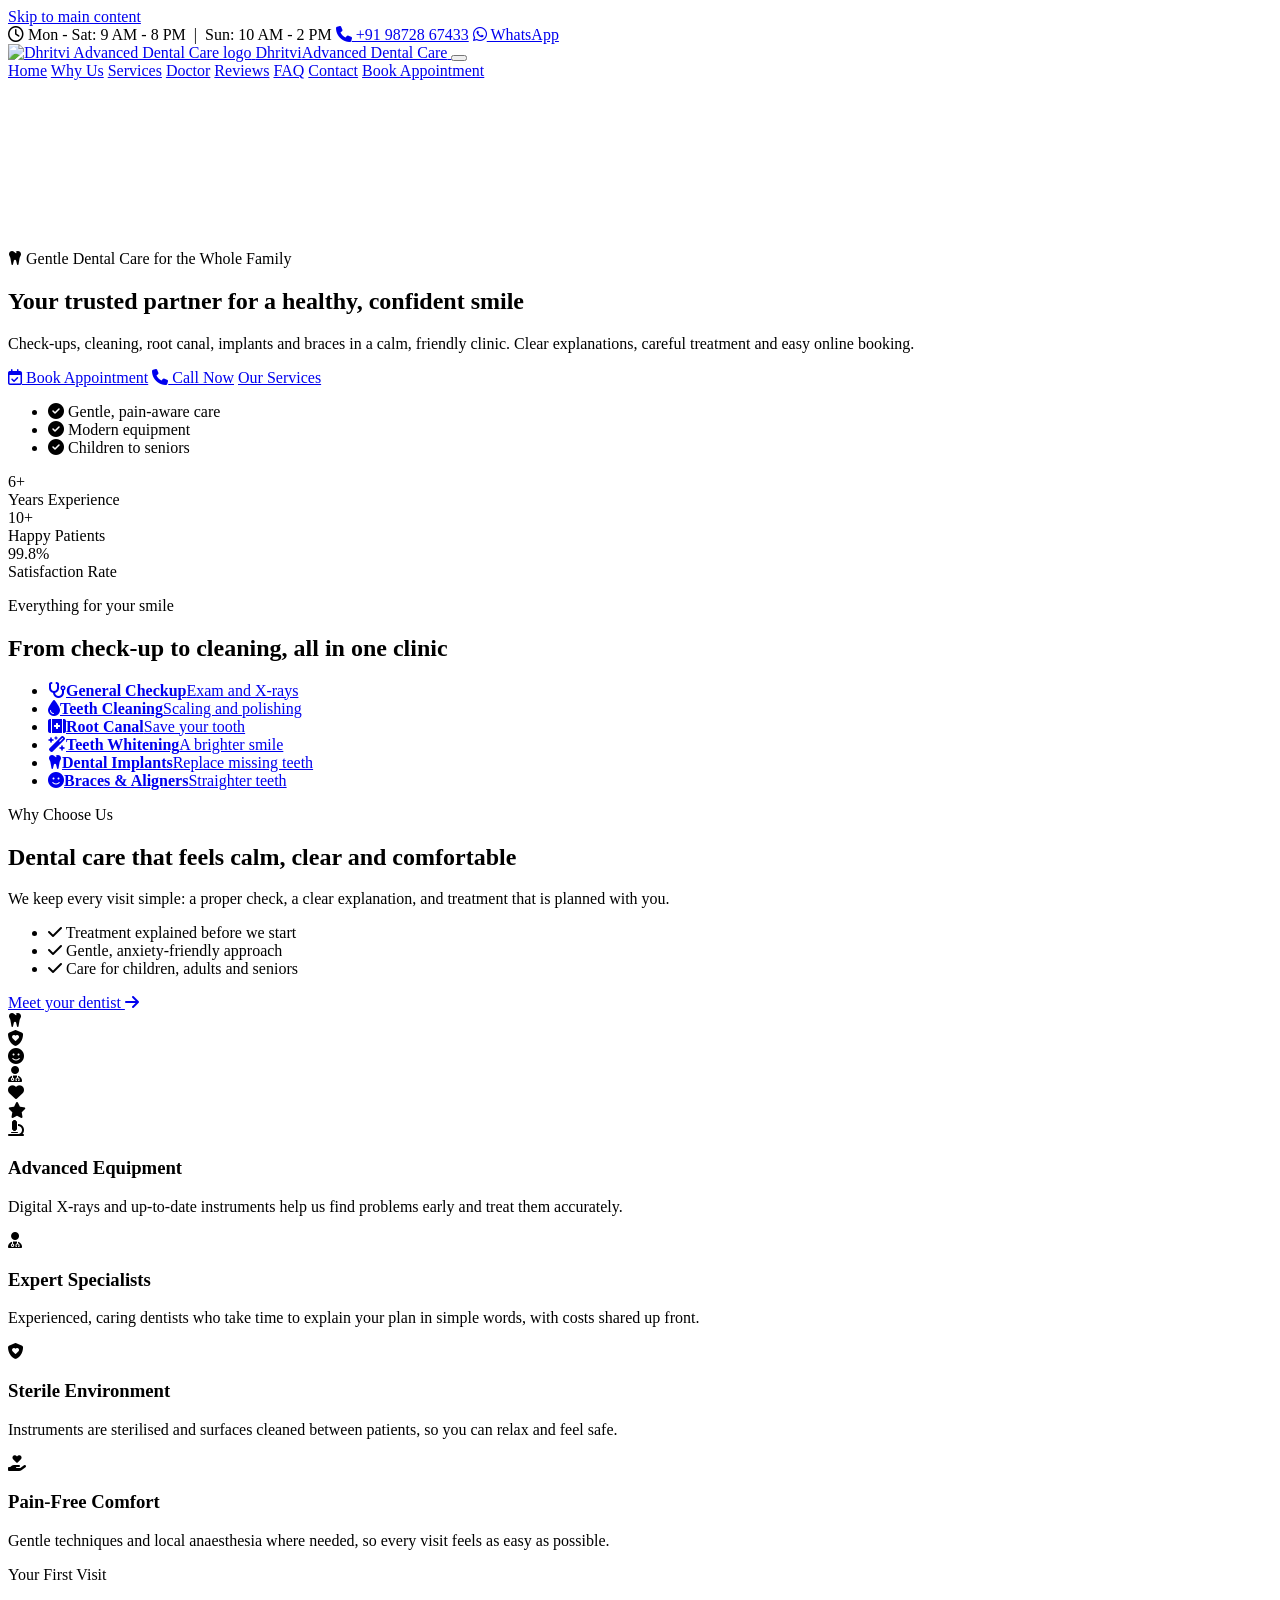
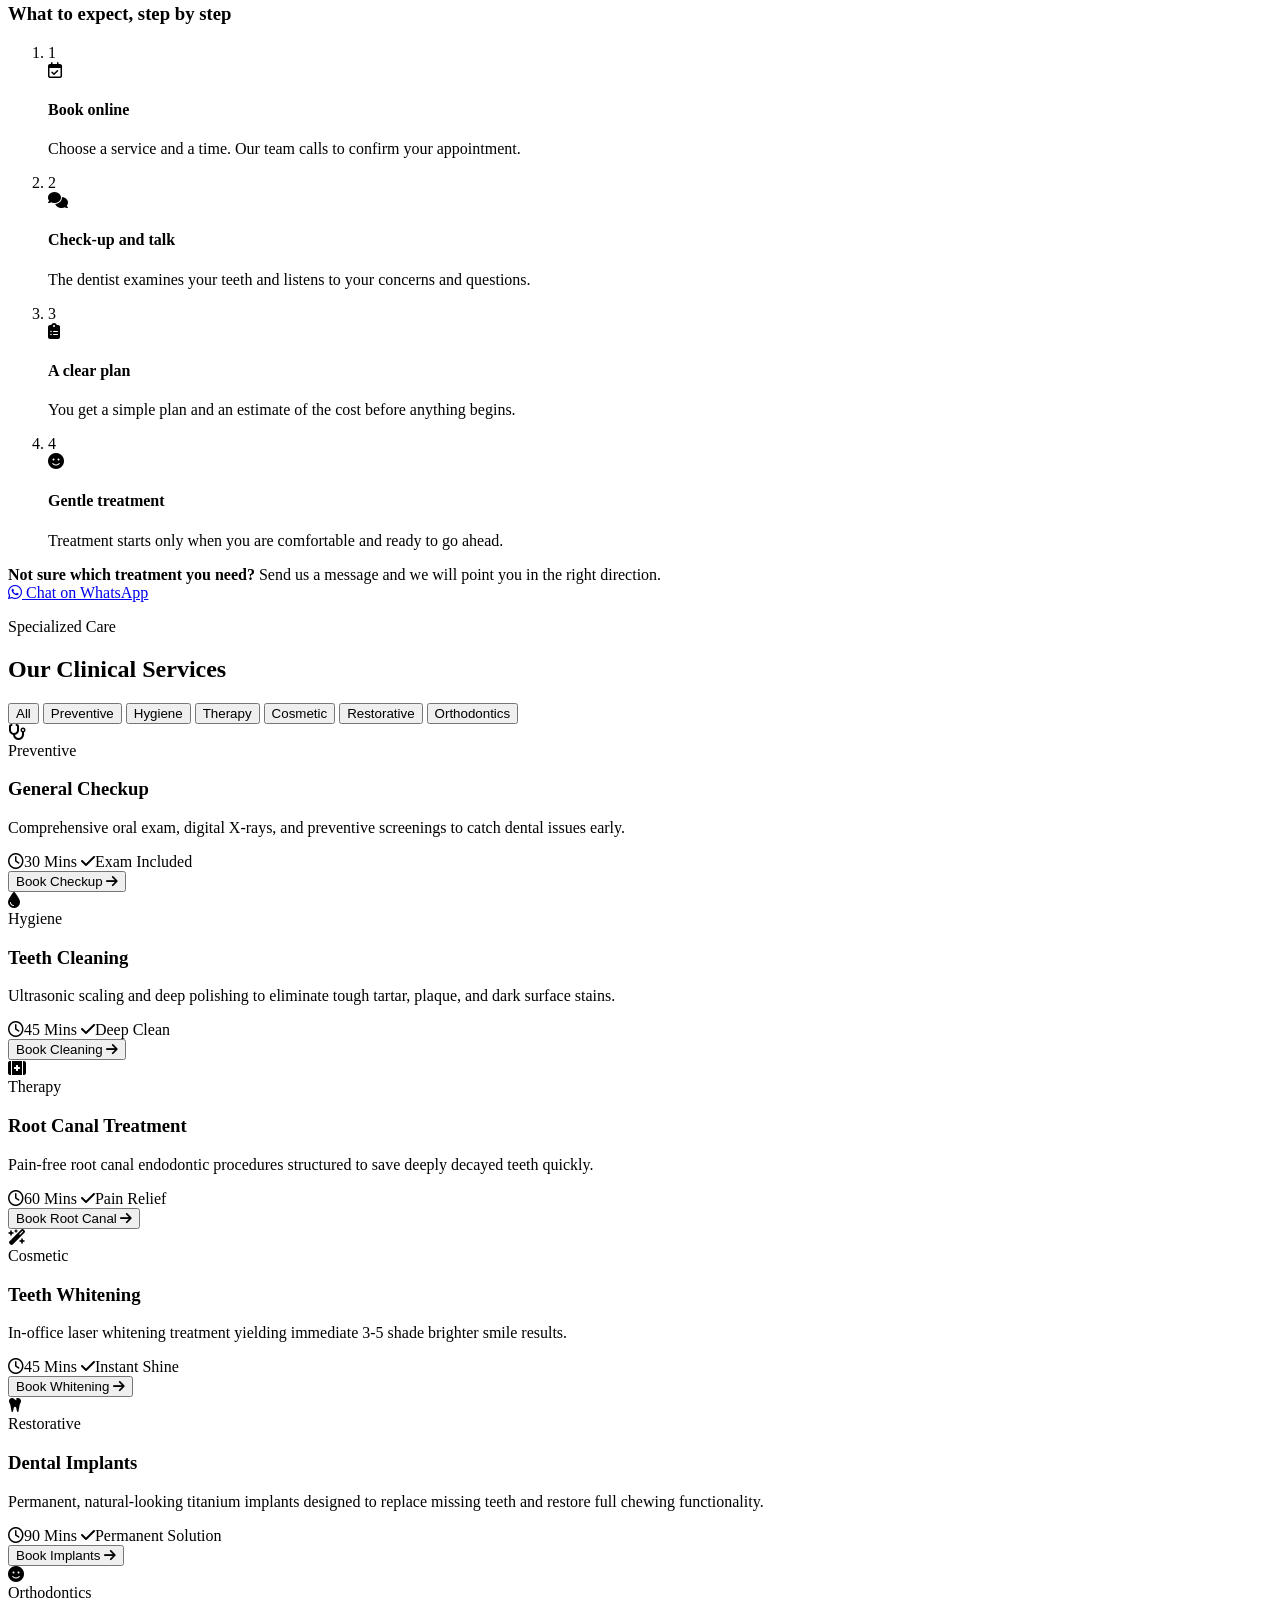
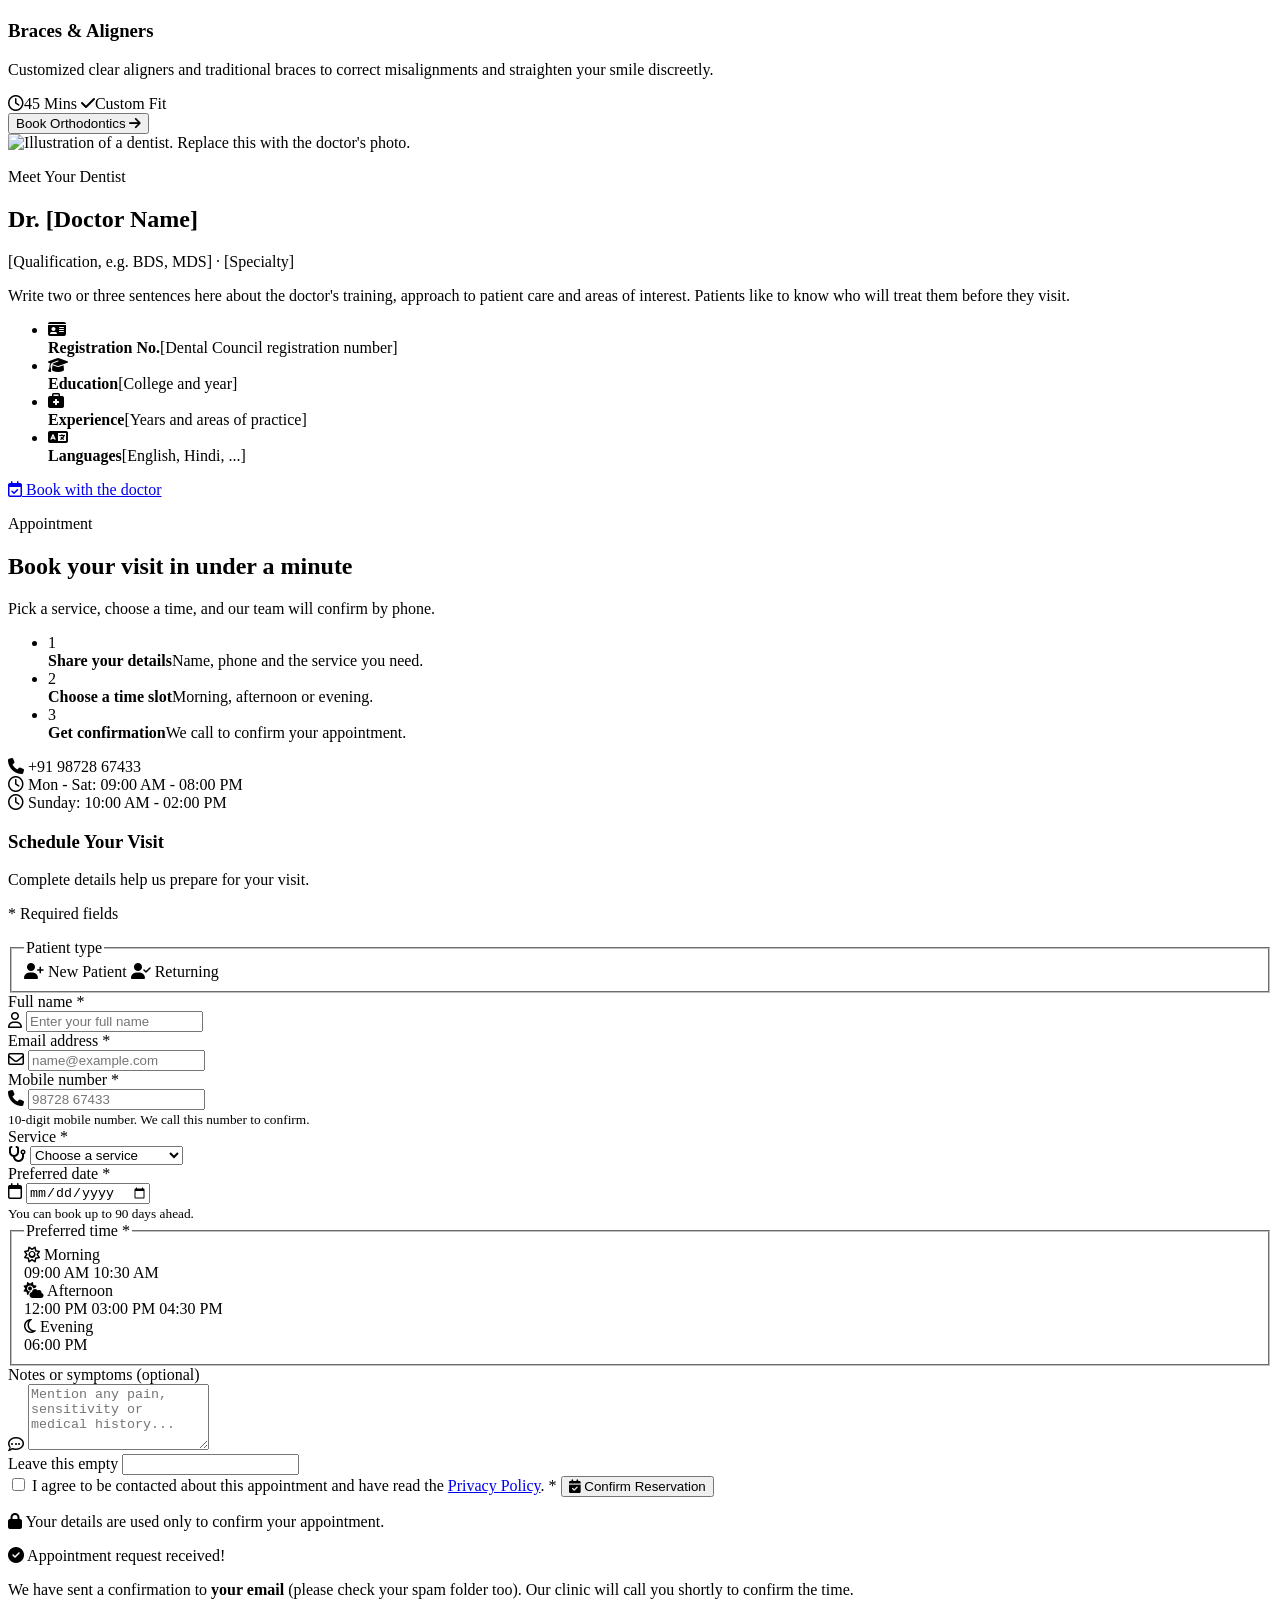
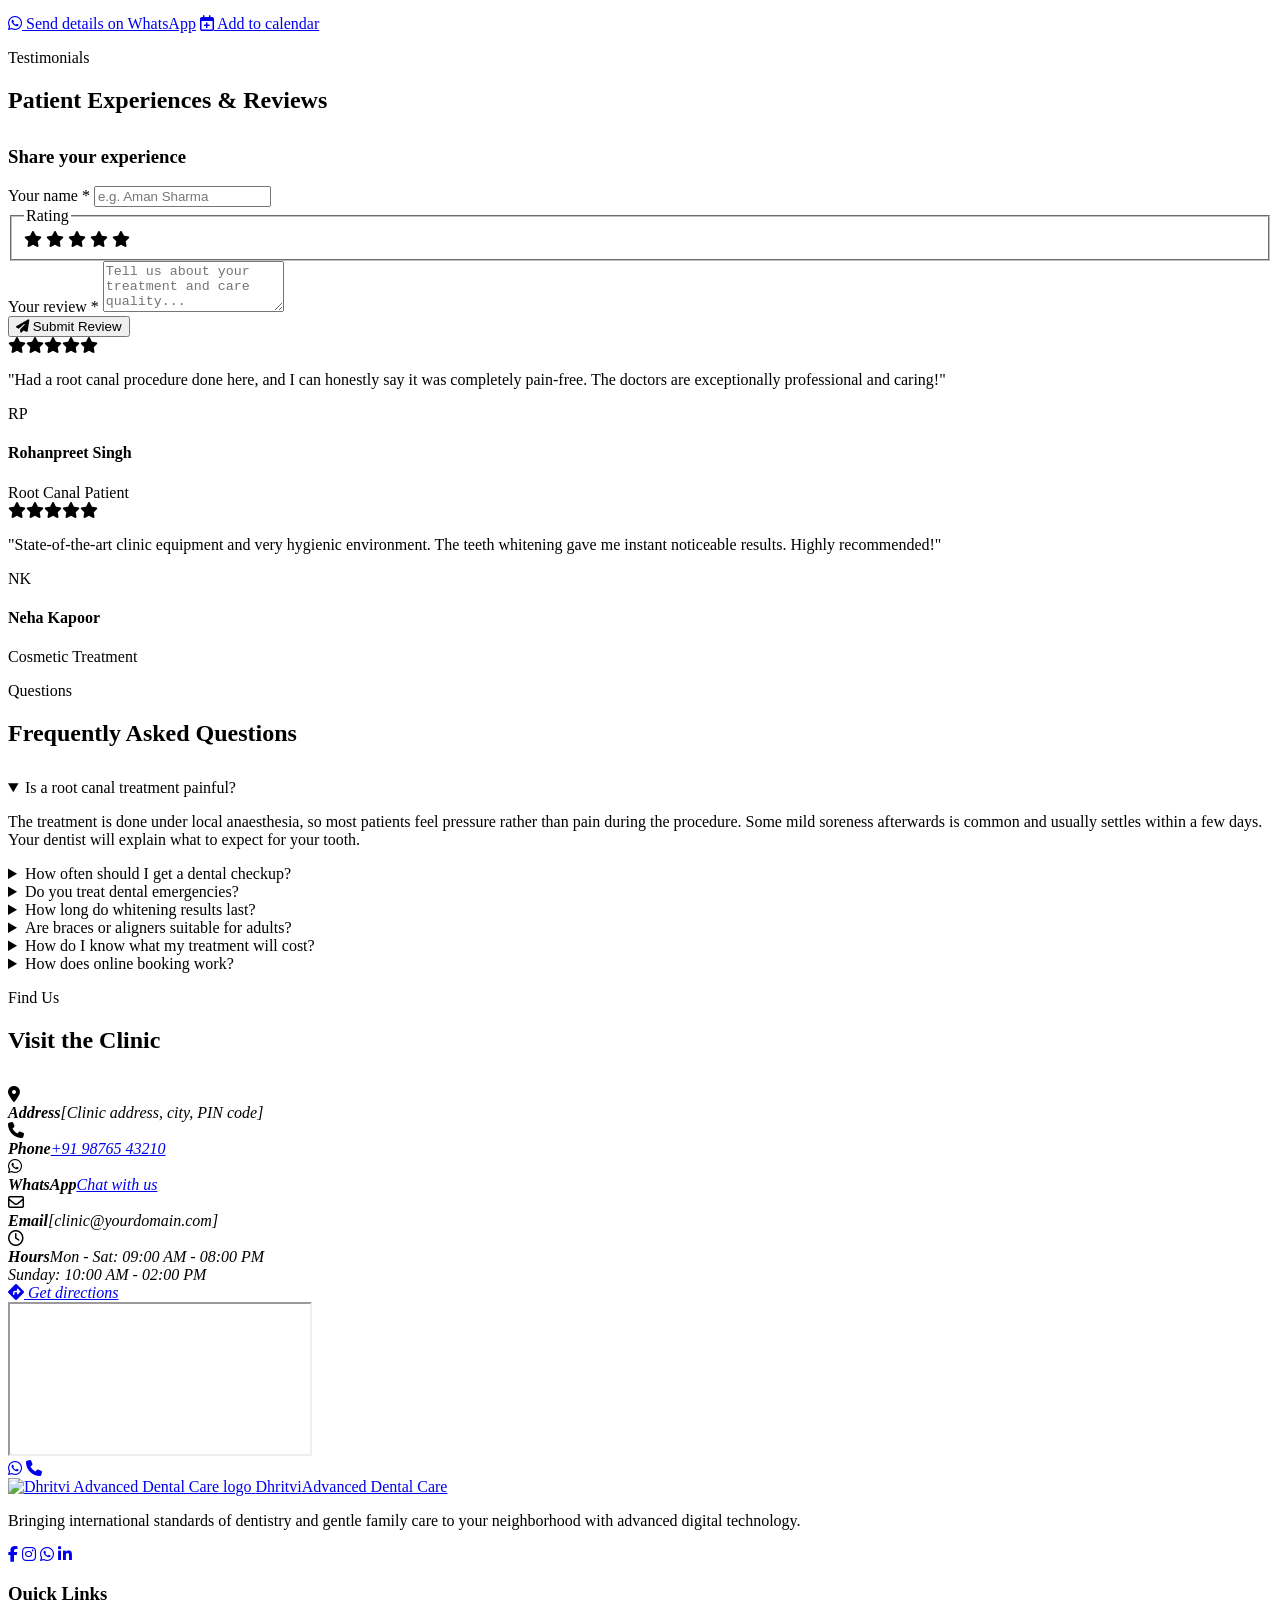
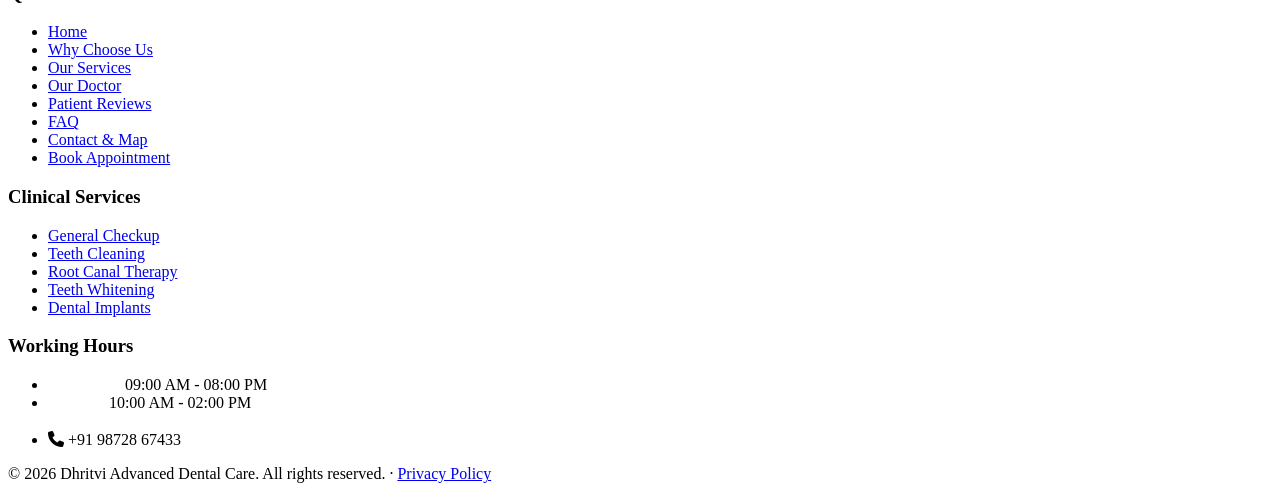
==== index.html @ c542387b "Add files via upload" ====
<!DOCTYPE html>
<html lang="en">

<head>
    <meta charset="UTF-8">
    <meta name="viewport" content="width=device-width, initial-scale=1.0, viewport-fit=cover">
    <title>Dhritvi Advanced Dental Care | Dentist, Root Canal, Implants &amp; Braces</title>
    <meta name="description"   content="Dhritvi Advanced Dental Care offers gentle, modern dental treatment for the whole family: checkups, cleaning, root canal, whitening, implants and braces. Book online.">
    <meta name="theme-color" content="#1d6fe8">
    <meta property="og:title" content="Dhritvi Advanced Dental Care">
    <meta property="og:description" content="Modern dentistry with a gentle touch. Book your appointment online.">
    <meta property="og:type" content="website">
    

    
    
    <script src="js/start-top.js"></script>
    <link rel="icon" type="image/svg+xml" href="images/logo.svg">

    <!-- SEO: local business data for Google. REPLACE every value marked CHANGE-ME, then keep or delete this block. -->
    <script type="application/ld+json">
    {
        "@context": "https://schema.org",
        "@type": "Dentist",
        "name": "Dhritvi Advanced Dental Care",
        "telephone": "+919872867433",
        "url": "https://CHANGE-ME.example/",
        "address": {
            "@type": "PostalAddress",
            "streetAddress": "CHANGE-ME street address",
            "addressLocality": "CHANGE-ME city",
            "addressRegion": "CHANGE-ME state",
            "postalCode": "CHANGE-ME",
            "addressCountry": "IN"
        },
        "openingHoursSpecification": [
            { "@type": "OpeningHoursSpecification", "dayOfWeek": ["Monday","Tuesday","Wednesday","Thursday","Friday","Saturday"], "opens": "09:00", "closes": "20:00" },
            { "@type": "OpeningHoursSpecification", "dayOfWeek": "Sunday", "opens": "10:00", "closes": "14:00" }
        ]
    }
    </script>

    <link rel="preconnect" href="https://fonts.googleapis.com">
    <link rel="preconnect" href="https://fonts.gstatic.com" crossorigin>
    <link href="https://fonts.googleapis.com/css2?family=Plus+Jakarta+Sans:wght@300;400;500;600;700;800&display=swap"
        rel="stylesheet">
    <link rel="stylesheet" href="https://cdnjs.cloudflare.com/ajax/libs/font-awesome/6.4.0/css/all.min.css">
    <link rel="stylesheet" href="css/01-base.css">
    <link rel="stylesheet" href="js/booking.js">
    <link rel="stylesheet" href="js/effects-3d.js">
    <link rel="stylesheet" href="js/hero-media.js">
    <link rel="stylesheet" href="js/menu.js">
    <link rel="stylesheet" href="js/reviews.js">
    <link rel="stylesheet" href="js/services.js">
    <link rel="stylesheet" href="js/settings.js">
    <link rel="stylesheet" href="js/start-top.js">
    <link rel="stylesheet" href="js/page-setup.js">

</head>

<body>
    <a class="skip-link" href="#main">Skip to main content</a>
    <!-- Emergency strip (phone number is set in js/settings.js) -->
   <!-- <div class="emergency-bar">
        <i class="fa-solid fa-triangle-exclamation" aria-hidden="true"></i>
        <span>Severe toothache, swelling or a knocked-out tooth?</span>
        <a href="#contact" data-call><i class="fa-solid fa-phone" aria-hidden="true"></i> Call us now</a>
    </div>-->

    <div class="topbar">
        <div class="topbar-inner">
            <span><i class="fa-regular fa-clock" aria-hidden="true"></i> Mon - Sat: 9 AM - 8 PM &nbsp;|&nbsp; Sun: 10 AM - 2 PM</span>
            <span class="topbar-right">
                <a href="#contact" data-call><i class="fa-solid fa-phone" aria-hidden="true"></i> +91 98728 67433</a>
                <a href="#" data-wa target="_blank" rel="noopener"><i class="fa-brands fa-whatsapp" aria-hidden="true"></i> WhatsApp</a>
            </span>
        </div>
    </div>

    <header class="site-header" id="top">
        <a class="brand" href="#home" aria-label="Dhritvi Advanced Dental Care, go to home">
            <img class="brand-logo-img" src="images/logo.svg" alt="Dhritvi Advanced Dental Care logo" width="46" height="46">
            <span class="brand-text"><span class="brand-name">Dhritvi</span><span class="brand-sub">Advanced Dental Care</span></span>
        </a>
        <button type="button" class="nav-toggle" id="navToggle" aria-label="Open menu" aria-expanded="false" aria-controls="siteNav">
            <span></span><span></span><span></span>
        </button>
        <nav class="nav-links" id="siteNav" aria-label="Main navigation">
            <a href="#home">Home</a>
            <a href="#features">Why Us</a>
            <a href="#services">Services</a>
            <a href="#doctor">Doctor</a>
            <a href="#reviews">Reviews</a>
            <a href="#faq">FAQ</a>
            <a href="#contact">Contact</a>
            <a href="#booking" class="nav-cta">Book Appointment</a>
        </nav>
    </header>

    <main id="main">
        <section id="home" class="hero" aria-labelledby="hero-title">
            <!-- Background: dental photo + optional video (see README: images/hero.mp4) -->
            <div class="hero-media" aria-hidden="true">
                <div class="hero-poster"></div>
                <video id="heroVideo" muted loop playsinline preload="none" poster="images/hero-poster.jpg">
                    <source src="images/hero.mp4" type="video/mp4">
                    <source src="images/hero.webm" type="video/webm">
                </video>
            </div>

            <div class="hero-inner">
                <div class="hero-content">
                    <p class="hero-badge"><span class="badge-icon"><i class="fa-solid fa-tooth" aria-hidden="true"></i></span>
                        <span class="badge-text">Gentle Dental Care for the Whole Family</span></p>
                    <h1 id="hero-title">Your trusted partner for a <span>healthy, confident smile</span></h1>
                    <p class="hero-lead">Check-ups, cleaning, root canal, implants and braces in a calm, friendly clinic. Clear explanations, careful treatment and easy online booking.</p>
                    <div class="hero-btns">
                        <a href="#booking" class="btn-primary"><i class="fa-regular fa-calendar-check" aria-hidden="true"></i> Book Appointment</a>
                        <a href="#contact" class="btn-call" data-call><i class="fa-solid fa-phone" aria-hidden="true"></i> Call Now</a>
                        <a href="#services" class="btn-secondary">Our Services</a>
                    </div>
                    <ul class="hero-points">
                        <li><i class="fa-solid fa-circle-check" aria-hidden="true"></i> Gentle, pain-aware care</li>
                        <li><i class="fa-solid fa-circle-check" aria-hidden="true"></i> Modern equipment</li>
                        <li><i class="fa-solid fa-circle-check" aria-hidden="true"></i> Children to seniors</li>
                    </ul>
                </div>

                
            </div>
        </section>

        <section id="stats" class="stats-banner" aria-label="Clinic highlights">
            <div class="stat-item">
                <div class="stat-number">6+</div>
                <div class="stat-label">Years Experience</div>
            </div>
            <div class="stat-item">
                <div class="stat-number">10+</div>
                <div class="stat-label">Happy Patients</div>
            </div>
            <div class="stat-item">
                <div class="stat-number">99.8%</div>
                <div class="stat-label">Satisfaction Rate</div>
            </div>
        </section>

        <div class="container">

            <!-- ===== POPULAR TREATMENTS (quick links to booking) ===== -->
            <section id="treatments" class="treatments" aria-labelledby="treat-title">
                <div class="section-header">
                    <p class="section-subtitle">Everything for your smile</p>
                    <h2 id="treat-title" class="section-title">From check-up to cleaning, all in one clinic</h2>
                </div>
                <ul class="treat-grid">
                    <li><a href="#booking" data-service="General Checkup"><span class="treat-ico"><i class="fa-solid fa-stethoscope" aria-hidden="true"></i></span><strong>General Checkup</strong><span>Exam and X-rays</span></a></li>
                    <li><a href="#booking" data-service="Teeth Cleaning"><span class="treat-ico"><i class="fa-solid fa-droplet" aria-hidden="true"></i></span><strong>Teeth Cleaning</strong><span>Scaling and polishing</span></a></li>
                    <li><a href="#booking" data-service="Root Canal Treatment"><span class="treat-ico"><i class="fa-solid fa-kit-medical" aria-hidden="true"></i></span><strong>Root Canal</strong><span>Save your tooth</span></a></li>
                    <li><a href="#booking" data-service="Teeth Whitening"><span class="treat-ico"><i class="fa-solid fa-wand-magic-sparkles" aria-hidden="true"></i></span><strong>Teeth Whitening</strong><span>A brighter smile</span></a></li>
                    <li><a href="#booking" data-service="Dental Implants"><span class="treat-ico"><i class="fa-solid fa-tooth" aria-hidden="true"></i></span><strong>Dental Implants</strong><span>Replace missing teeth</span></a></li>
                    <li><a href="#booking" data-service="Braces & Aligners"><span class="treat-ico"><i class="fa-solid fa-face-smile" aria-hidden="true"></i></span><strong>Braces &amp; Aligners</strong><span>Straighter teeth</span></a></li>
                </ul>
            </section>

            <!-- ===== WHY US ===== -->
            <section id="features" class="why-wrap" aria-labelledby="why-title">
                <!-- floating 3D shapes (decoration) -->
                <div class="why-3d-bg" aria-hidden="true">
                    <span class="orb orb-1"></span>
                    <span class="orb orb-2"></span>
                    <span class="ring ring-1"></span>
                    <span class="ring ring-2"></span>
                    <span class="gem"></span>
                </div>
                <div class="why-intro">
                    <p class="section-subtitle">Why Choose Us</p>
                    <h2 id="why-title">Dental care that feels <span>calm, clear</span> and comfortable</h2>
                    <p>We keep every visit simple: a proper check, a clear explanation, and treatment that is planned with you.</p>
                    <ul class="why-checks">
                        <li><i class="fa-solid fa-check" aria-hidden="true"></i> Treatment explained before we start</li>
                        <li><i class="fa-solid fa-check" aria-hidden="true"></i> Gentle, anxiety-friendly approach</li>
                        <li><i class="fa-solid fa-check" aria-hidden="true"></i> Care for children, adults and seniors</li>
                    </ul>
                    <a href="#doctor" class="why-link">Meet your dentist <i class="fa-solid fa-arrow-right" aria-hidden="true"></i></a>

                    <!-- 3D rotating cube (pure CSS) -->
                    <div class="cube-scene" aria-hidden="true">
                        <div class="cube">
                            <div class="face f-front"><i class="fa-solid fa-tooth" aria-hidden="true"></i></div>
                            <div class="face f-back"><i class="fa-solid fa-shield-heart" aria-hidden="true"></i></div>
                            <div class="face f-right"><i class="fa-solid fa-face-smile" aria-hidden="true"></i></div>
                            <div class="face f-left"><i class="fa-solid fa-user-doctor" aria-hidden="true"></i></div>
                            <div class="face f-top"><i class="fa-solid fa-heart" aria-hidden="true"></i></div>
                            <div class="face f-bottom"><i class="fa-solid fa-star" aria-hidden="true"></i></div>
                        </div>
                        <div class="cube-shadow"></div>
                    </div>
                </div>

                <div class="why-list">
                    <article class="why-item">
                        <div class="why-icon"><i class="fa-solid fa-microscope" aria-hidden="true"></i></div>
                        <div class="why-text">
                            <h3>Advanced Equipment</h3>
                            <p>Digital X-rays and up-to-date instruments help us find problems early and treat them accurately.</p>
                        </div>
                    </article>
                    <article class="why-item">
                        <div class="why-icon"><i class="fa-solid fa-user-doctor" aria-hidden="true"></i></div>
                        <div class="why-text">
                            <h3>Expert Specialists</h3>
                            <p>Experienced, caring dentists who take time to explain your plan in simple words, with costs shared up front.</p>
                        </div>
                    </article>
                    <article class="why-item">
                        <div class="why-icon"><i class="fa-solid fa-shield-heart" aria-hidden="true"></i></div>
                        <div class="why-text">
                            <h3>Sterile Environment</h3>
                            <p>Instruments are sterilised and surfaces cleaned between patients, so you can relax and feel safe.</p>
                        </div>
                    </article>
                    <article class="why-item">
                        <div class="why-icon"><i class="fa-solid fa-hand-holding-heart" aria-hidden="true"></i></div>
                        <div class="why-text">
                            <h3>Pain-Free Comfort</h3>
                            <p>Gentle techniques and local anaesthesia where needed, so every visit feels as easy as possible.</p>
                        </div>
                    </article>
                </div>
                <!-- New: first-visit steps + help banner (spans both columns) -->
                <div class="why-journey">
                    <div class="journey-head">
                        <p class="section-subtitle">Your First Visit</p>
                        <h3>What to expect, step by step</h3>
                    </div>

                    <ol class="journey-steps">
                        <li>
                            <span class="journey-num">1</span>
                            <div class="journey-icon"><i class="fa-regular fa-calendar-check" aria-hidden="true"></i></div>
                            <h4>Book online</h4>
                            <p>Choose a service and a time. Our team calls to confirm your appointment.</p>
                        </li>
                        <li>
                            <span class="journey-num">2</span>
                            <div class="journey-icon"><i class="fa-solid fa-comments" aria-hidden="true"></i></div>
                            <h4>Check-up and talk</h4>
                            <p>The dentist examines your teeth and listens to your concerns and questions.</p>
                        </li>
                        <li>
                            <span class="journey-num">3</span>
                            <div class="journey-icon"><i class="fa-solid fa-clipboard-list" aria-hidden="true"></i></div>
                            <h4>A clear plan</h4>
                            <p>You get a simple plan and an estimate of the cost before anything begins.</p>
                        </li>
                        <li>
                            <span class="journey-num">4</span>
                            <div class="journey-icon"><i class="fa-solid fa-face-smile" aria-hidden="true"></i></div>
                            <h4>Gentle treatment</h4>
                            <p>Treatment starts only when you are comfortable and ready to go ahead.</p>
                        </li>
                    </ol>

                    <div class="journey-help">
                        <div class="help-text">
                            <strong>Not sure which treatment you need?</strong>
                            <span>Send us a message and we will point you in the right direction.</span>
                        </div>
                        <a class="btn-primary" data-wa href="#contact" target="_blank" rel="noopener"><i class="fa-brands fa-whatsapp" aria-hidden="true"></i> Chat on WhatsApp</a>
                    </div>
                </div>
            </section>

            <!-- ===== SERVICES ===== -->
            <section id="services" aria-labelledby="services-title">
                <div class="section-header">
                    <p class="section-subtitle">Specialized Care</p>
                    <h2 id="services-title" class="section-title">Our Clinical Services</h2>
                </div>

                <div class="filter-bar" id="filterBar">
                    <button type="button" class="filter-btn active" data-filter="all">All</button>
                    <button type="button" class="filter-btn" data-filter="Preventive">Preventive</button>
                    <button type="button" class="filter-btn" data-filter="Hygiene">Hygiene</button>
                    <button type="button" class="filter-btn" data-filter="Therapy">Therapy</button>
                    <button type="button" class="filter-btn" data-filter="Cosmetic">Cosmetic</button>
                    <button type="button" class="filter-btn" data-filter="Restorative">Restorative</button>
                    <button type="button" class="filter-btn" data-filter="Orthodontics">Orthodontics</button>
                </div>

                <div class="services-grid" id="servicesGrid">
                    <article class="service-card" data-cat="Preventive">
                        <div>
                            <div class="service-header-icon">
                                <div class="service-icon"><i class="fa-solid fa-stethoscope" aria-hidden="true"></i></div>
                                <span class="service-tag">Preventive</span>
                            </div>
                            <h3>General Checkup</h3>
                            <p>Comprehensive oral exam, digital X-rays, and preventive screenings to catch dental issues
                                early.</p>
                        </div>
                        <div>
                            <div class="service-meta">
                                <span><i class="fa-regular fa-clock" aria-hidden="true"></i>30 Mins</span>
                                <span><i class="fa-solid fa-check" aria-hidden="true"></i>Exam Included</span>
                            </div>
                            <button type="button" class="service-book-btn"
                                onclick="selectServiceAndScroll('General Checkup')">Book Checkup <i
                                    class="fa-solid fa-arrow-right"></i></button>
                        </div>
                    </article>

                    <article class="service-card" data-cat="Hygiene">
                        <div>
                            <div class="service-header-icon">
                                <div class="service-icon"><i class="fa-solid fa-droplet" aria-hidden="true"></i></div>
                                <span class="service-tag">Hygiene</span>
                            </div>
                            <h3>Teeth Cleaning</h3>
                            <p>Ultrasonic scaling and deep polishing to eliminate tough tartar, plaque, and dark surface
                                stains.</p>
                        </div>
                        <div>
                            <div class="service-meta">
                                <span><i class="fa-regular fa-clock" aria-hidden="true"></i>45 Mins</span>
                                <span><i class="fa-solid fa-check" aria-hidden="true"></i>Deep Clean</span>
                            </div>
                            <button type="button" class="service-book-btn"
                                onclick="selectServiceAndScroll('Teeth Cleaning')">Book Cleaning <i
                                    class="fa-solid fa-arrow-right"></i></button>
                        </div>
                    </article>

                    <article class="service-card" data-cat="Therapy">
                        <div>
                            <div class="service-header-icon">
                                <div class="service-icon"><i class="fa-solid fa-kit-medical" aria-hidden="true"></i></div>
                                <span class="service-tag">Therapy</span>
                            </div>
                            <h3>Root Canal Treatment</h3>
                            <p>Pain-free root canal endodontic procedures structured to save deeply decayed teeth
                                quickly.</p>
                        </div>
                        <div>
                            <div class="service-meta">
                                <span><i class="fa-regular fa-clock" aria-hidden="true"></i>60 Mins</span>
                                <span><i class="fa-solid fa-check" aria-hidden="true"></i>Pain Relief</span>
                            </div>
                            <button type="button" class="service-book-btn"
                                onclick="selectServiceAndScroll('Root Canal Treatment')">Book Root Canal <i
                                    class="fa-solid fa-arrow-right"></i></button>
                        </div>
                    </article>

                    <article class="service-card" data-cat="Cosmetic">
                        <div>
                            <div class="service-header-icon">
                                <div class="service-icon"><i class="fa-solid fa-wand-magic-sparkles" aria-hidden="true"></i></div>
                                <span class="service-tag">Cosmetic</span>
                            </div>
                            <h3>Teeth Whitening</h3>
                            <p>In-office laser whitening treatment yielding immediate 3-5 shade brighter smile results.
                            </p>
                        </div>
                        <div>
                            <div class="service-meta">
                                <span><i class="fa-regular fa-clock" aria-hidden="true"></i>45 Mins</span>
                                <span><i class="fa-solid fa-check" aria-hidden="true"></i>Instant Shine</span>
                            </div>
                            <button type="button" class="service-book-btn"
                                onclick="selectServiceAndScroll('Teeth Whitening')">Book Whitening <i
                                    class="fa-solid fa-arrow-right"></i></button>
                        </div>
                    </article>

                    <article class="service-card" data-cat="Restorative">
                        <div>
                            <div class="service-header-icon">
                                <div class="service-icon"><i class="fa-solid fa-tooth" aria-hidden="true"></i></div>
                                <span class="service-tag">Restorative</span>
                            </div>
                            <h3>Dental Implants</h3>
                            <p>Permanent, natural-looking titanium implants designed to replace missing teeth and
                                restore full chewing functionality.</p>
                        </div>
                        <div>
                            <div class="service-meta">
                                <span><i class="fa-regular fa-clock" aria-hidden="true"></i>90 Mins</span>
                                <span><i class="fa-solid fa-check" aria-hidden="true"></i>Permanent Solution</span>
                            </div>
                            <button type="button" class="service-book-btn"
                                onclick="selectServiceAndScroll('Dental Implants')">Book Implants <i
                                    class="fa-solid fa-arrow-right"></i></button>
                        </div>
                    </article>

                    <article class="service-card" data-cat="Orthodontics">
                        <div>
                            <div class="service-header-icon">
                                <div class="service-icon"><i class="fa-solid fa-face-smile" aria-hidden="true"></i></div>
                                <span class="service-tag">Orthodontics</span>
                            </div>
                            <h3>Braces &amp; Aligners</h3>
                            <p>Customized clear aligners and traditional braces to correct misalignments and straighten
                                your smile discreetly.</p>
                        </div>
                        <div>
                            <div class="service-meta">
                                <span><i class="fa-regular fa-clock" aria-hidden="true"></i>45 Mins</span>
                                <span><i class="fa-solid fa-check" aria-hidden="true"></i>Custom Fit</span>
                            </div>
                            <button type="button" class="service-book-btn"
                                onclick="selectServiceAndScroll('Braces & Aligners')">Book Orthodontics <i
                                    class="fa-solid fa-arrow-right"></i></button>
                        </div>
                    </article>
                </div>
            </section>

            <!-- ===== DOCTOR PROFILE =====
                 Replace the text below with the real doctor's details.
                 Photo: save it as images/doctor.jpg, then change src below to "images/doctor.jpg"
                 and alt to "Dr. Name, dentist at Dhritvi Advanced Dental Care". -->
            <section id="doctor" aria-labelledby="doctor-title">
                <div class="doctor-wrap">
                    <img class="doctor-photo" src="images/doctor-placeholder.svg" alt="Illustration of a dentist. Replace this with the doctor's photo." width="400" height="500" loading="lazy">

                    <div class="doctor-info">
                        <p class="section-subtitle">Meet Your Dentist</p>
                        <h2 id="doctor-title" class="section-title" style="text-align:left;">Dr. [Doctor Name]</h2>
                        <p class="doctor-role">[Qualification, e.g. BDS, MDS] &middot; [Specialty]</p>
                        <p class="doctor-bio">Write two or three sentences here about the doctor's training, approach to
                            patient care and areas of interest. Patients like to know who will treat them before they
                            visit.</p>

                        <ul class="doctor-facts">
                            <li><i class="fa-solid fa-id-card" aria-hidden="true"></i>
                                <div><strong>Registration No.</strong><span>[Dental Council registration number]</span>
                                </div>
                            </li>
                            <li><i class="fa-solid fa-graduation-cap" aria-hidden="true"></i>
                                <div><strong>Education</strong><span>[College and year]</span></div>
                            </li>
                            <li><i class="fa-solid fa-briefcase-medical" aria-hidden="true"></i>
                                <div><strong>Experience</strong><span>[Years and areas of practice]</span></div>
                            </li>
                            <li><i class="fa-solid fa-language" aria-hidden="true"></i>
                                <div><strong>Languages</strong><span>[English, Hindi, ...]</span></div>
                            </li>
                        </ul>

                        <a href="#booking" class="btn-primary"><i class="fa-regular fa-calendar-check" aria-hidden="true"></i> Book with
                            the doctor</a>
                    </div>
                </div>
            </section>

            <!-- ===== BOOKING ===== -->
            <section id="booking" class="booking-section" aria-labelledby="booking-title">
                <aside class="booking-info">
                    <p class="section-subtitle" style="text-align:left;">Appointment</p>
                    <h2 id="booking-title">Book your visit in under a minute</h2>
                    <p>Pick a service, choose a time, and our team will confirm by phone.</p>

                    <ul class="booking-steps">
                        <li><span class="step-dot">1</span>
                            <div><strong>Share your details</strong><span>Name, phone and the service you need.</span>
                            </div>
                        </li>
                        <li><span class="step-dot">2</span>
                            <div><strong>Choose a time slot</strong><span>Morning, afternoon or evening.</span></div>
                        </li>
                        <li><span class="step-dot">3</span>
                            <div><strong>Get confirmation</strong><span>We call to confirm your appointment.</span>
                            </div>
                        </li>
                    </ul>

                    <div class="booking-contact">
                        <div><i class="fa-solid fa-phone" aria-hidden="true"></i> +91 98728 67433</div>
                        <div><i class="fa-regular fa-clock" aria-hidden="true"></i> Mon - Sat: 09:00 AM - 08:00 PM</div>
                        <div><i class="fa-regular fa-clock" aria-hidden="true"></i> Sunday: 10:00 AM - 02:00 PM</div>
                    </div>
                </aside>

                <div class="booking-form-wrap">
                    <h3>Schedule Your Visit</h3>
                    <p class="form-intro">Complete details help us prepare for your visit.</p>

                    <form id="appointmentForm" onsubmit="handleBookingSubmission(event)" autocomplete="on">
                        <p class="form-required-note"><span aria-hidden="true">*</span> Required fields</p>

                        <fieldset class="form-group">
                            <legend>Patient type</legend>
                            <div class="patient-type">
                                <label><input class="sr-only" type="radio" name="patientType" value="New" checked><span><i class="fa-solid fa-user-plus" aria-hidden="true"></i> New Patient</span></label>
                                <label><input class="sr-only" type="radio" name="patientType" value="Returning"><span><i class="fa-solid fa-user-check" aria-hidden="true"></i> Returning</span></label>
                            </div>
                        </fieldset>

                        <div class="form-row">
                            <div class="form-group">
                                <label for="fullName">Full name <span class="req" aria-hidden="true">*</span></label>
                                <div class="input-wrapper">
                                    <i class="fa-regular fa-user" aria-hidden="true"></i>
                                    <input type="text" id="fullName" name="fullName" placeholder="Enter your full name"
                                        autocomplete="name" minlength="2" maxlength="80" required>
                                </div>
                            </div>
                            <div class="form-group">
                                <label for="emailAddress">Email address <span class="req" aria-hidden="true">*</span></label>
                                <div class="input-wrapper">
                                    <i class="fa-regular fa-envelope" aria-hidden="true"></i>
                                    <input type="email" id="emailAddress" name="email" placeholder="name@example.com"
                                        autocomplete="email" inputmode="email" maxlength="120" required>
                                </div>
                            </div>
                        </div>

                        <div class="form-row">
                            <div class="form-group">
                                <label for="phoneNumber">Mobile number <span class="req" aria-hidden="true">*</span></label>
                                <div class="input-wrapper">
                                    <i class="fa-solid fa-phone" aria-hidden="true"></i>
                                    <input type="tel" id="phoneNumber" name="phone" placeholder="98728 67433"
                                        autocomplete="tel" inputmode="tel" maxlength="18"
                                        pattern="^(\+?91[\s\-]?|0)?[6-9][0-9]{4}[\s\-]?[0-9]{5}$"
                                        title="Enter a 10-digit Indian mobile number, for example 98728 67433"
                                        aria-describedby="phoneHelp" required>
                                </div>
                                <small id="phoneHelp" class="field-help">10-digit mobile number. We call this number to confirm.</small>
                            </div>
                            <div class="form-group">
                                <label for="selectedService">Service <span class="req" aria-hidden="true">*</span></label>
                                <div class="input-wrapper">
                                    <i class="fa-solid fa-stethoscope" aria-hidden="true"></i>
                                    <select id="selectedService" name="service" required>
                                        <option value="" disabled selected>Choose a service</option>
                                        <option value="General Checkup">General Checkup</option>
                                        <option value="Teeth Cleaning">Teeth Cleaning</option>
                                        <option value="Root Canal Treatment">Root Canal Treatment</option>
                                        <option value="Teeth Whitening">Teeth Whitening</option>
                                        <option value="Dental Implants">Dental Implants</option>
                                        <option value="Braces & Aligners">Braces &amp; Aligners</option>
                                    </select>
                                </div>
                            </div>
                        </div>

                        <div class="form-group">
                            <label for="appointmentDate">Preferred date <span class="req" aria-hidden="true">*</span></label>
                            <div class="input-wrapper">
                                <i class="fa-regular fa-calendar" aria-hidden="true"></i>
                                <input type="date" id="appointmentDate" name="date" aria-describedby="dateHelp" required>
                            </div>
                            <small id="dateHelp" class="field-help">You can book up to 90 days ahead.</small>
                        </div>

                        <fieldset class="form-group">
                            <legend>Preferred time <span class="req" aria-hidden="true">*</span></legend>

                            <div class="slot-group-title"><i class="fa-regular fa-sun" aria-hidden="true"></i> Morning</div>
                            <div class="time-slots">
                                <label class="slot-btn"><input class="sr-only" type="radio" name="timeSlot" value="09:00 AM" required><span>09:00 AM</span></label>
                                <label class="slot-btn"><input class="sr-only" type="radio" name="timeSlot" value="10:30 AM"><span>10:30 AM</span></label>
                            </div>

                            <div class="slot-group-title"><i class="fa-solid fa-cloud-sun" aria-hidden="true"></i> Afternoon</div>
                            <div class="time-slots">
                                <label class="slot-btn"><input class="sr-only" type="radio" name="timeSlot" value="12:00 PM"><span>12:00 PM</span></label>
                                <label class="slot-btn"><input class="sr-only" type="radio" name="timeSlot" value="03:00 PM"><span>03:00 PM</span></label>
                                <label class="slot-btn"><input class="sr-only" type="radio" name="timeSlot" value="04:30 PM"><span>04:30 PM</span></label>
                            </div>

                            <div class="slot-group-title"><i class="fa-regular fa-moon" aria-hidden="true"></i> Evening</div>
                            <div class="time-slots">
                                <label class="slot-btn"><input class="sr-only" type="radio" name="timeSlot" value="06:00 PM"><span>06:00 PM</span></label>
                            </div>
                        </fieldset>

                        <div class="form-group">
                            <label for="medicalNotes">Notes or symptoms (optional)</label>
                            <div class="input-wrapper">
                                <i class="fa-regular fa-comment-dots" aria-hidden="true" style="top: 1.5rem; transform: none;"></i>
                                <textarea id="medicalNotes" name="notes" maxlength="500" rows="4"
                                    placeholder="Mention any pain, sensitivity or medical history..."></textarea>
                            </div>
                        </div>

                        <!-- spam trap: real visitors never see or fill this -->
                        <div class="hp" aria-hidden="true"><label>Leave this empty <input type="text" name="website" tabindex="-1" autocomplete="off"></label></div>

                        <label class="consent-row">
                            <input type="checkbox" id="consentCheck" name="consent" required>
                            <span>I agree to be contacted about this appointment and have read the <a
                                    href="privacy.html" target="_blank" rel="noopener">Privacy Policy</a>. <span class="req" aria-hidden="true">*</span></span>
                        </label>

                        <button type="submit" class="submit-btn"><i class="fa-solid fa-calendar-check" aria-hidden="true"></i> Confirm
                            Reservation</button>
                        <p class="form-note"><i class="fa-solid fa-lock" aria-hidden="true"></i> Your details are used only to confirm your
                            appointment.</p>

                        <div id="confirmationBox" class="confirmation-message" role="status" aria-live="polite">
                            <p class="confirm-title"><i class="fa-solid fa-circle-check" aria-hidden="true"></i> Appointment request received!</p>
                            <p class="confirm-sub">We have sent a confirmation to <strong id="confirmEmail">your email</strong> (please check your spam folder too). Our clinic will call you shortly to confirm the time.</p>
                            <div class="confirm-actions">
                                <a id="whatsappLink" href="#" target="_blank" rel="noopener" class="confirm-btn confirm-wa"><i class="fa-brands fa-whatsapp" aria-hidden="true"></i> Send details on WhatsApp</a>
                                <a id="calendarLink" href="#" target="_blank" rel="noopener" class="confirm-btn confirm-cal"><i class="fa-regular fa-calendar-plus" aria-hidden="true"></i> Add to calendar</a>
                            </div>
                        </div>
                    </form>
                </div>
            </section>

            <!-- ===== REVIEWS ===== -->
            <section id="reviews" class="reviews-section" aria-labelledby="reviews-title">
                <div class="section-header" style="margin-bottom: 2rem;">
                    <p class="section-subtitle">Testimonials</p>
                    <h2 id="reviews-title" class="section-title">Patient Experiences &amp; Reviews</h2>
                </div>

                <form id="reviewForm" class="review-form" onsubmit="handleReviewSubmission(event)">
                    <h3>Share your experience</h3>
                    <div class="form-row">
                        <div class="form-group">
                            <label for="reviewerName">Your name <span class="req" aria-hidden="true">*</span></label>
                            <input type="text" id="reviewerName" name="reviewerName" placeholder="e.g. Aman Sharma"
                                autocomplete="name" minlength="2" maxlength="60" required>
                        </div>
                        <fieldset class="form-group">
                            <legend>Rating</legend>
                            <div class="star-rating">
                                <input class="sr-only" type="radio" id="star5" name="rating" value="5" checked><label for="star5"><i class="fa-solid fa-star" aria-hidden="true"></i><span class="sr-only">5 stars</span></label>
                                <input class="sr-only" type="radio" id="star4" name="rating" value="4"><label for="star4"><i class="fa-solid fa-star" aria-hidden="true"></i><span class="sr-only">4 stars</span></label>
                                <input class="sr-only" type="radio" id="star3" name="rating" value="3"><label for="star3"><i class="fa-solid fa-star" aria-hidden="true"></i><span class="sr-only">3 stars</span></label>
                                <input class="sr-only" type="radio" id="star2" name="rating" value="2"><label for="star2"><i class="fa-solid fa-star" aria-hidden="true"></i><span class="sr-only">2 stars</span></label>
                                <input class="sr-only" type="radio" id="star1" name="rating" value="1"><label for="star1"><i class="fa-solid fa-star" aria-hidden="true"></i><span class="sr-only">1 star</span></label>
                            </div>
                        </fieldset>
                    </div>
                    <div class="form-group">
                        <label for="reviewComment">Your review <span class="req" aria-hidden="true">*</span></label>
                        <textarea id="reviewComment" name="reviewComment" rows="3" minlength="10" maxlength="400"
                            placeholder="Tell us about your treatment and care quality..." required></textarea>
                    </div>
                    <button type="submit" class="btn-primary"><i class="fa-solid fa-paper-plane" aria-hidden="true"></i> Submit Review</button>
                </form>

                <div id="reviewsContainer" class="reviews-grid">
                    <article class="review-card">
                        <div>
                            <div class="stars">
                                <i class="fa-solid fa-star" aria-hidden="true"></i><i class="fa-solid fa-star" aria-hidden="true"></i><i
                                    class="fa-solid fa-star"></i><i class="fa-solid fa-star" aria-hidden="true"></i><i
                                    class="fa-solid fa-star"></i>
                            </div>
                            <p class="review-text">"Had a root canal procedure done here, and I can honestly say it was
                                completely pain-free. The doctors are exceptionally professional and caring!"</p>
                        </div>
                        <div class="reviewer-info">
                            <div class="reviewer-avatar">RP</div>
                            <div class="reviewer-details">
                                <h4>Rohanpreet Singh</h4><span>Root Canal Patient</span>
                            </div>
                        </div>
                    </article>

                    <article class="review-card">
                        <div>
                            <div class="stars">
                                <i class="fa-solid fa-star" aria-hidden="true"></i><i class="fa-solid fa-star" aria-hidden="true"></i><i
                                    class="fa-solid fa-star"></i><i class="fa-solid fa-star" aria-hidden="true"></i><i
                                    class="fa-solid fa-star"></i>
                            </div>
                            <p class="review-text">"State-of-the-art clinic equipment and very hygienic environment. The
                                teeth whitening gave me instant noticeable results. Highly recommended!"</p>
                        </div>
                        <div class="reviewer-info">
                            <div class="reviewer-avatar">NK</div>
                            <div class="reviewer-details">
                                <h4>Neha Kapoor</h4><span>Cosmetic Treatment</span>
                            </div>
                        </div>
                    </article>
                </div>
            </section>

            <!-- ===== FAQ =====
                 Add or edit questions by copying one <details> block.
                 Review the answers so they match how your clinic actually works. -->
            <section id="faq" class="faq-section" aria-labelledby="faq-title">
                <div class="section-header" style="margin-bottom: 2rem;">
                    <p class="section-subtitle">Questions</p>
                    <h2 id="faq-title" class="section-title">Frequently Asked Questions</h2>
                </div>

                <div class="faq-list">
                    <details class="faq-item" open>
                        <summary>Is a root canal treatment painful?</summary>
                        <p>The treatment is done under local anaesthesia, so most patients feel pressure rather than
                            pain during the procedure. Some mild soreness afterwards is common and usually settles
                            within a few days. Your dentist will explain what to expect for your tooth.</p>
                    </details>
                    <details class="faq-item">
                        <summary>How often should I get a dental checkup?</summary>
                        <p>Most people are advised to visit every six months. If you have gum disease, braces or other
                            ongoing conditions, your dentist may suggest more frequent visits.</p>
                    </details>
                    <details class="faq-item">
                        <summary>Do you treat dental emergencies?</summary>
                        <p>Yes. If you have severe pain, swelling, bleeding or a broken or knocked-out tooth, call the
                            clinic straight away using the emergency number on this page so we can see you as early as
                            possible.</p>
                    </details>
                    <details class="faq-item">
                        <summary>How long do whitening results last?</summary>
                        <p>It depends on your habits. Tea, coffee, smoking and poor brushing can bring staining back
                            sooner. Good home care and regular cleaning help the results last longer.</p>
                    </details>
                    <details class="faq-item">
                        <summary>Are braces or aligners suitable for adults?</summary>
                        <p>Yes, many adults have orthodontic treatment. After an examination, the dentist will tell you
                            whether braces or clear aligners suit your teeth and how long treatment is likely to take.
                        </p>
                    </details>
                    <details class="faq-item">
                        <summary>How do I know what my treatment will cost?</summary>
                        <p>Cost depends on the treatment you need. After your examination, the dentist will explain the
                            plan and the estimated cost before any treatment begins.</p>
                    </details>
                    <details class="faq-item">
                        <summary>How does online booking work?</summary>
                        <p>Choose a service, date and time in the booking form and submit it. Our team will call you to
                            confirm the appointment. Your request is not final until we confirm it.</p>
                    </details>
                </div>
            </section>

            <!-- ===== CONTACT & MAP =====
                 1) Replace the address, phone and email below.
                 2) For an exact pin: open your clinic on Google Maps > Share > Embed a map,
                    copy the src="..." link and paste it into the iframe src below. -->
            <section id="contact" class="contact-section" aria-labelledby="contact-title">
                <div class="section-header" style="margin-bottom: 2rem;">
                    <p class="section-subtitle">Find Us</p>
                    <h2 id="contact-title" class="section-title">Visit the Clinic</h2>
                </div>

                <div class="contact-grid">
                    <address class="contact-details">
                        <div class="contact-item">
                            <i class="fa-solid fa-location-dot" aria-hidden="true"></i>
                            <div><strong>Address</strong><span>[Clinic address, city, PIN code]</span></div>
                        </div>
                        <div class="contact-item">
                            <i class="fa-solid fa-phone" aria-hidden="true"></i>
                            <div><strong>Phone</strong><span><a href="tel:+919876543210" data-call>+91 98765
                                        43210</a></span></div>
                        </div>
                        <div class="contact-item">
                            <i class="fa-brands fa-whatsapp" aria-hidden="true"></i>
                            <div><strong>WhatsApp</strong><span><a href="#" data-wa target="_blank" rel="noopener">Chat
                                        with us</a></span></div>
                        </div>
                        <div class="contact-item">
                            <i class="fa-regular fa-envelope" aria-hidden="true"></i>
                            <div><strong>Email</strong><span>[clinic@yourdomain.com]</span></div>
                        </div>
                        <div class="contact-item">
                            <i class="fa-regular fa-clock" aria-hidden="true"></i>
                            <div><strong>Hours</strong><span>Mon - Sat: 09:00 AM - 08:00 PM<br>Sunday: 10:00 AM - 02:00
                                    PM</span></div>
                        </div>
                        <a class="btn-primary" id="directionsLink"
                            href="https://www.google.com/maps/search/?api=1&amp;query=Dhritvi+Advanced+Dental+Care"
                            target="_blank" rel="noopener"><i class="fa-solid fa-diamond-turn-right" aria-hidden="true"></i> Get
                            directions</a>
                    </address>

                    <div class="map-frame">
                        <iframe title="Clinic location on Google Maps"
                            src="https://www.google.com/maps?q=Dhritvi+Advanced+Dental+Care&amp;output=embed"
                            loading="lazy" referrerpolicy="no-referrer-when-downgrade" allowfullscreen></iframe>
                    </div>
                </div>
            </section>
        </div>

      
</main>

    <!-- Floating call and WhatsApp buttons (numbers are set in js/settings.js) -->
    <div class="float-actions">
        <a class="float-btn float-wa" data-wa href="#contact" target="_blank" rel="noopener"
            aria-label="Chat on WhatsApp"><i class="fa-brands fa-whatsapp" aria-hidden="true"></i></a>
        <a class="float-btn float-call" data-call href="#contact" aria-label="Call the clinic"><i
                class="fa-solid fa-phone"></i></a>
    </div>

    <footer class="site-footer" id="footer">
        <div class="footer-content">
            <div class="footer-brand">
                <a class="brand brand-light" href="#home" aria-label="Dhritvi Advanced Dental Care, go to top">
                    <img class="brand-logo-img" src="images/logo.svg" alt="Dhritvi Advanced Dental Care logo" width="46" height="46" loading="lazy">
                    <span class="brand-text"><span class="brand-name">Dhritvi</span><span class="brand-sub">Advanced Dental Care</span></span>
                </a>
                <p>Bringing international standards of dentistry and gentle family care to your neighborhood with
                    advanced digital technology.</p>
                <div class="social-links">
                    <a href="#" class="social-icon" aria-label="Facebook"><i class="fa-brands fa-facebook-f" aria-hidden="true"></i></a>
                    <a href="#" class="social-icon" aria-label="Instagram"><i class="fa-brands fa-instagram" aria-hidden="true"></i></a>
                    <a href="#" class="social-icon" aria-label="WhatsApp"><i class="fa-brands fa-whatsapp" aria-hidden="true"></i></a>
                    <a href="#" class="social-icon" aria-label="LinkedIn"><i class="fa-brands fa-linkedin-in" aria-hidden="true"></i></a>
                </div>
            </div>

            <div class="footer-column">
                <h3>Quick Links</h3>
                <nav aria-label="Footer links"><ul>
                    <li><a href="#home">Home</a></li>
                    <li><a href="#features">Why Choose Us</a></li>
                    <li><a href="#services">Our Services</a></li>
                    <li><a href="#doctor">Our Doctor</a></li>
                    <li><a href="#reviews">Patient Reviews</a></li>
                    <li><a href="#faq">FAQ</a></li>
                    <li><a href="#contact">Contact &amp; Map</a></li>
                    <li><a href="#booking">Book Appointment</a></li>
                </ul></nav>
            </div>

            <div class="footer-column">
                <h3>Clinical Services</h3>
                <ul>
                    <li><a href="#services">General Checkup</a></li>
                    <li><a href="#services">Teeth Cleaning</a></li>
                    <li><a href="#services">Root Canal Therapy</a></li>
                    <li><a href="#services">Teeth Whitening</a></li>
                    <li><a href="#services">Dental Implants</a></li>
                </ul>
            </div>

            <div class="footer-column">
                <h3>Working Hours</h3>
                <ul>
                    <li><strong style="color: white;">Mon - Sat:</strong> 09:00 AM - 08:00 PM</li>
                    <li><strong style="color: white;">Sunday:</strong> 10:00 AM - 02:00 PM</li>
                    <li style="margin-top: 1.2rem; color: var(--accent);"><i class="fa-solid fa-phone" aria-hidden="true"></i> +91 98728
                        67433</li>
                </ul>
            </div>
        </div>

        <div class="footer-bottom">
            <p>&copy; 2026 Dhritvi Advanced Dental Care. All rights reserved. &middot; <a href="privacy.html"
                    class="footer-legal">Privacy Policy</a></p>
        </div>
    </footer>

    <script src="js/settings.js" defer></script>
    <script src="js/hero-media.js" defer></script>
    <script src="js/menu.js" defer></script>
    <script src="js/effects-3d.js" defer></script>
    <script src="js/page-setup.js" defer></script>
    <script src="js/services.js" defer></script>
    <script src="js/booking.js" defer></script>
    <script src="js/reviews.js" defer></script>

</body>

</html>
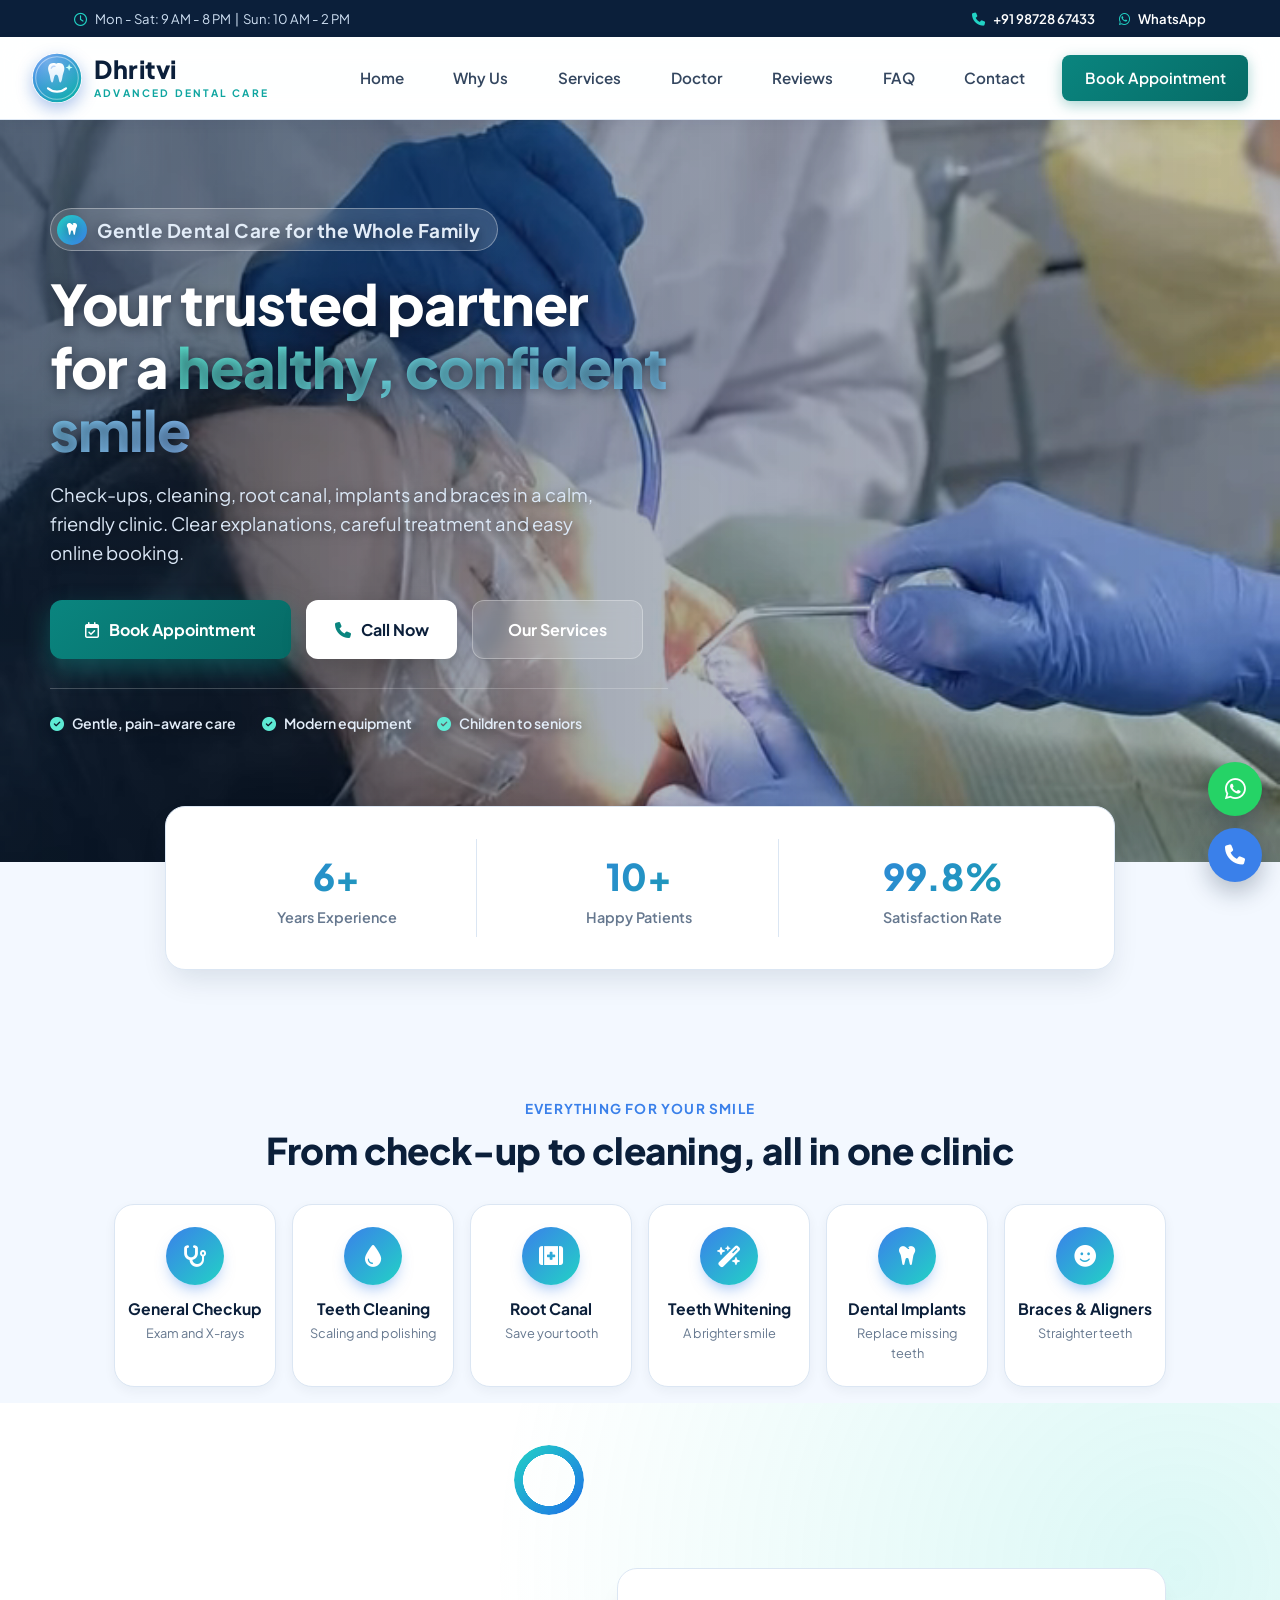
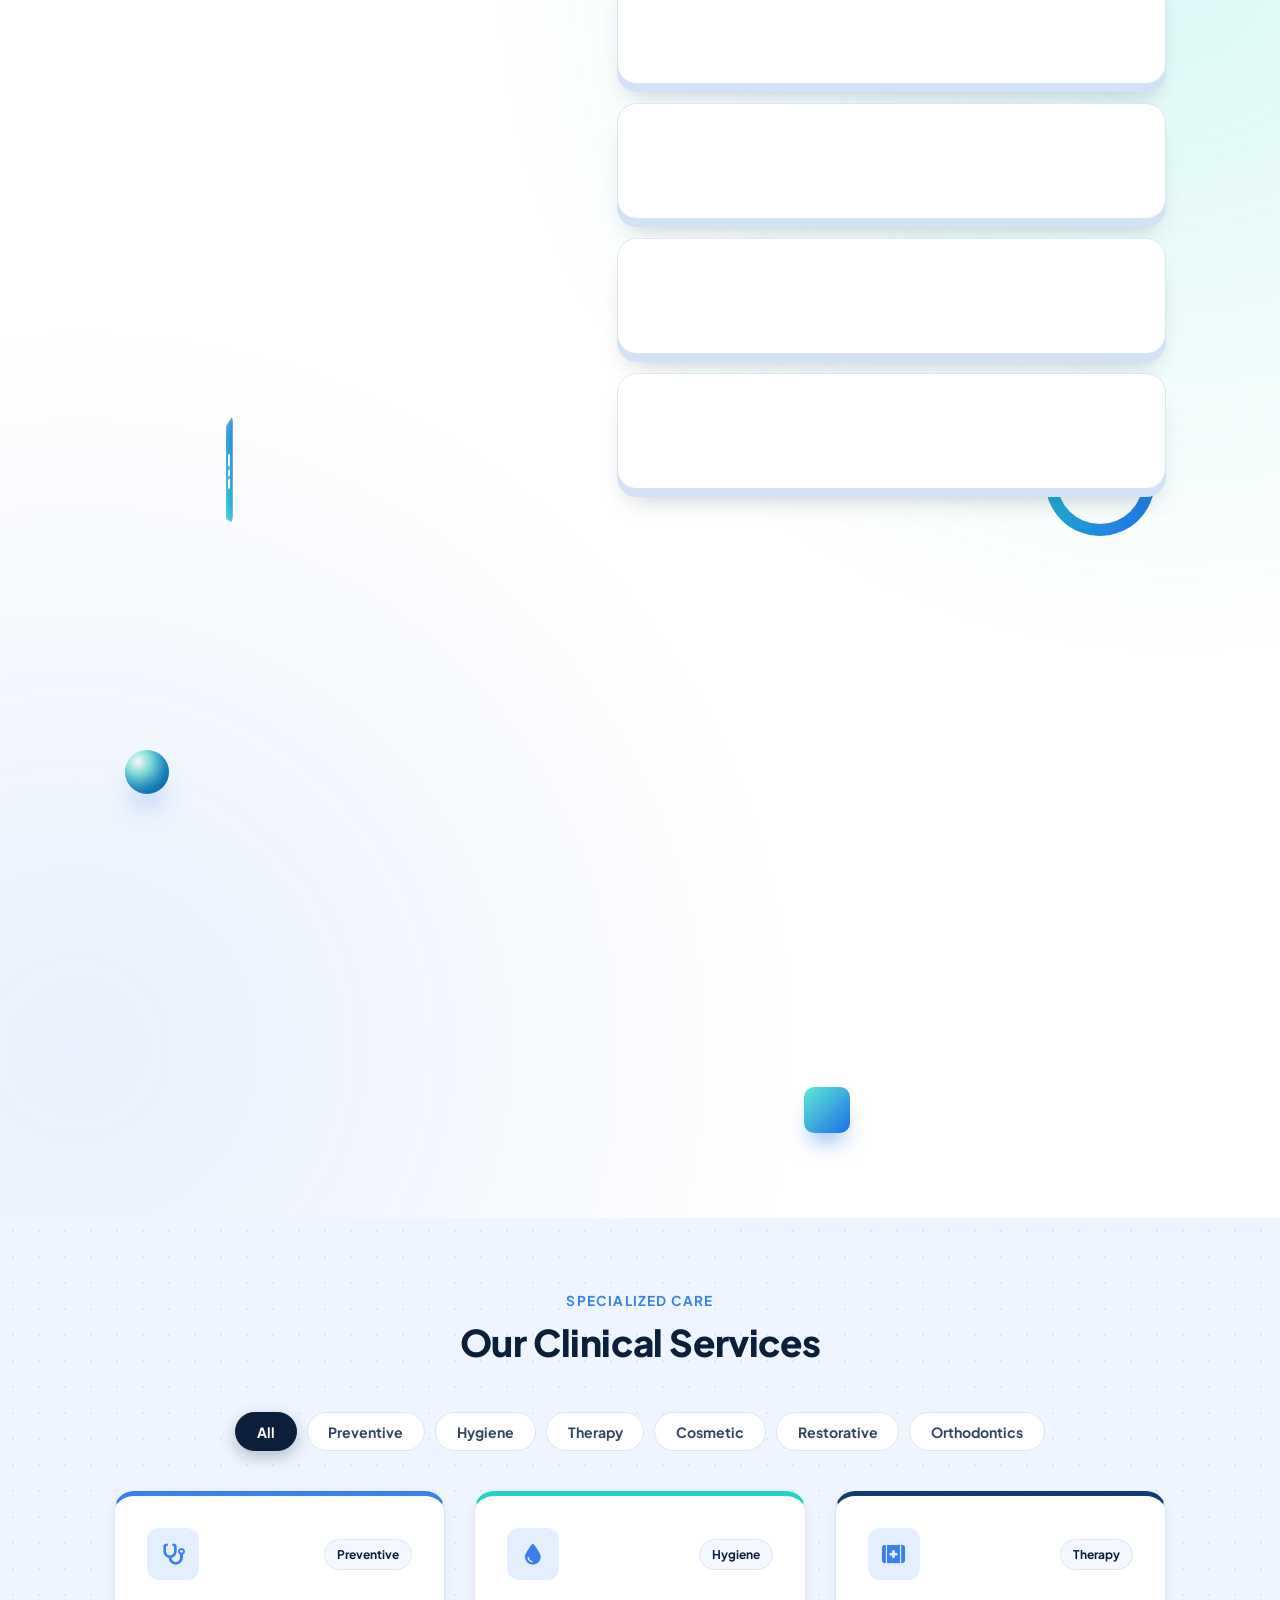
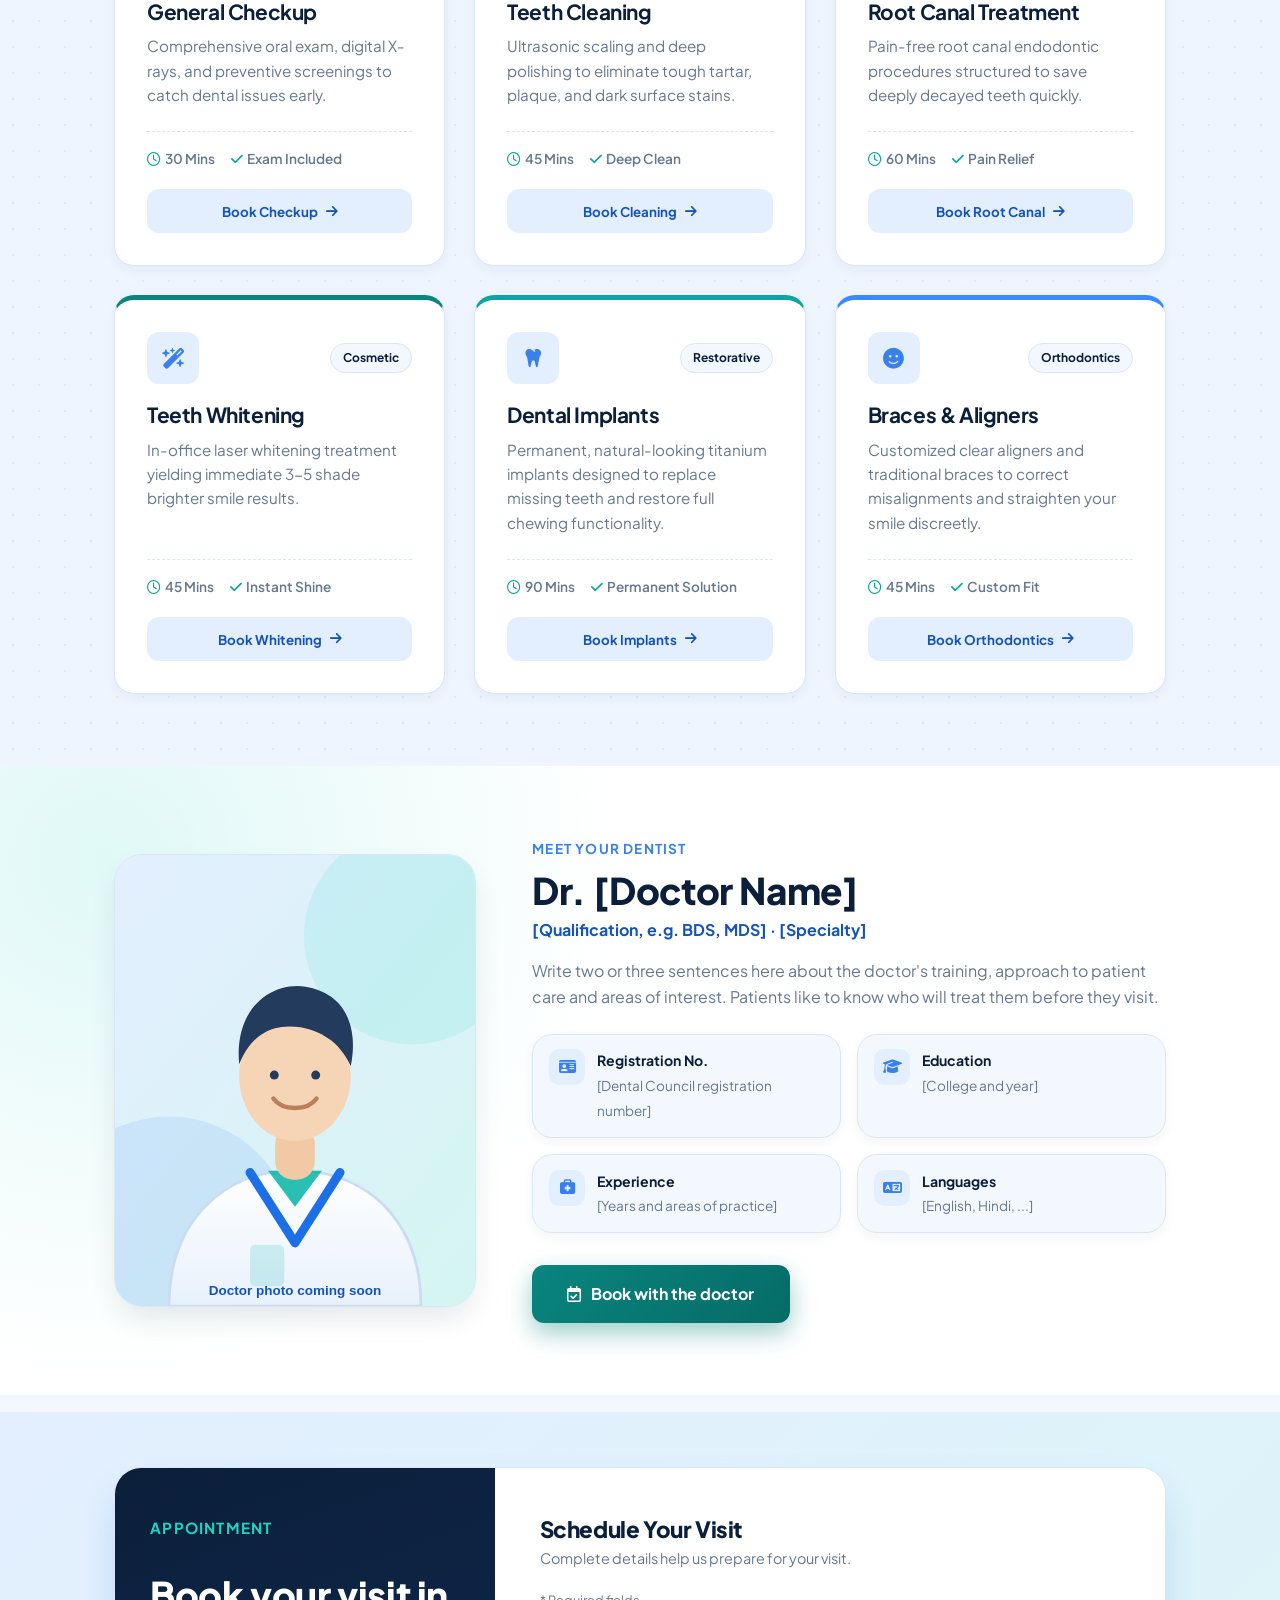
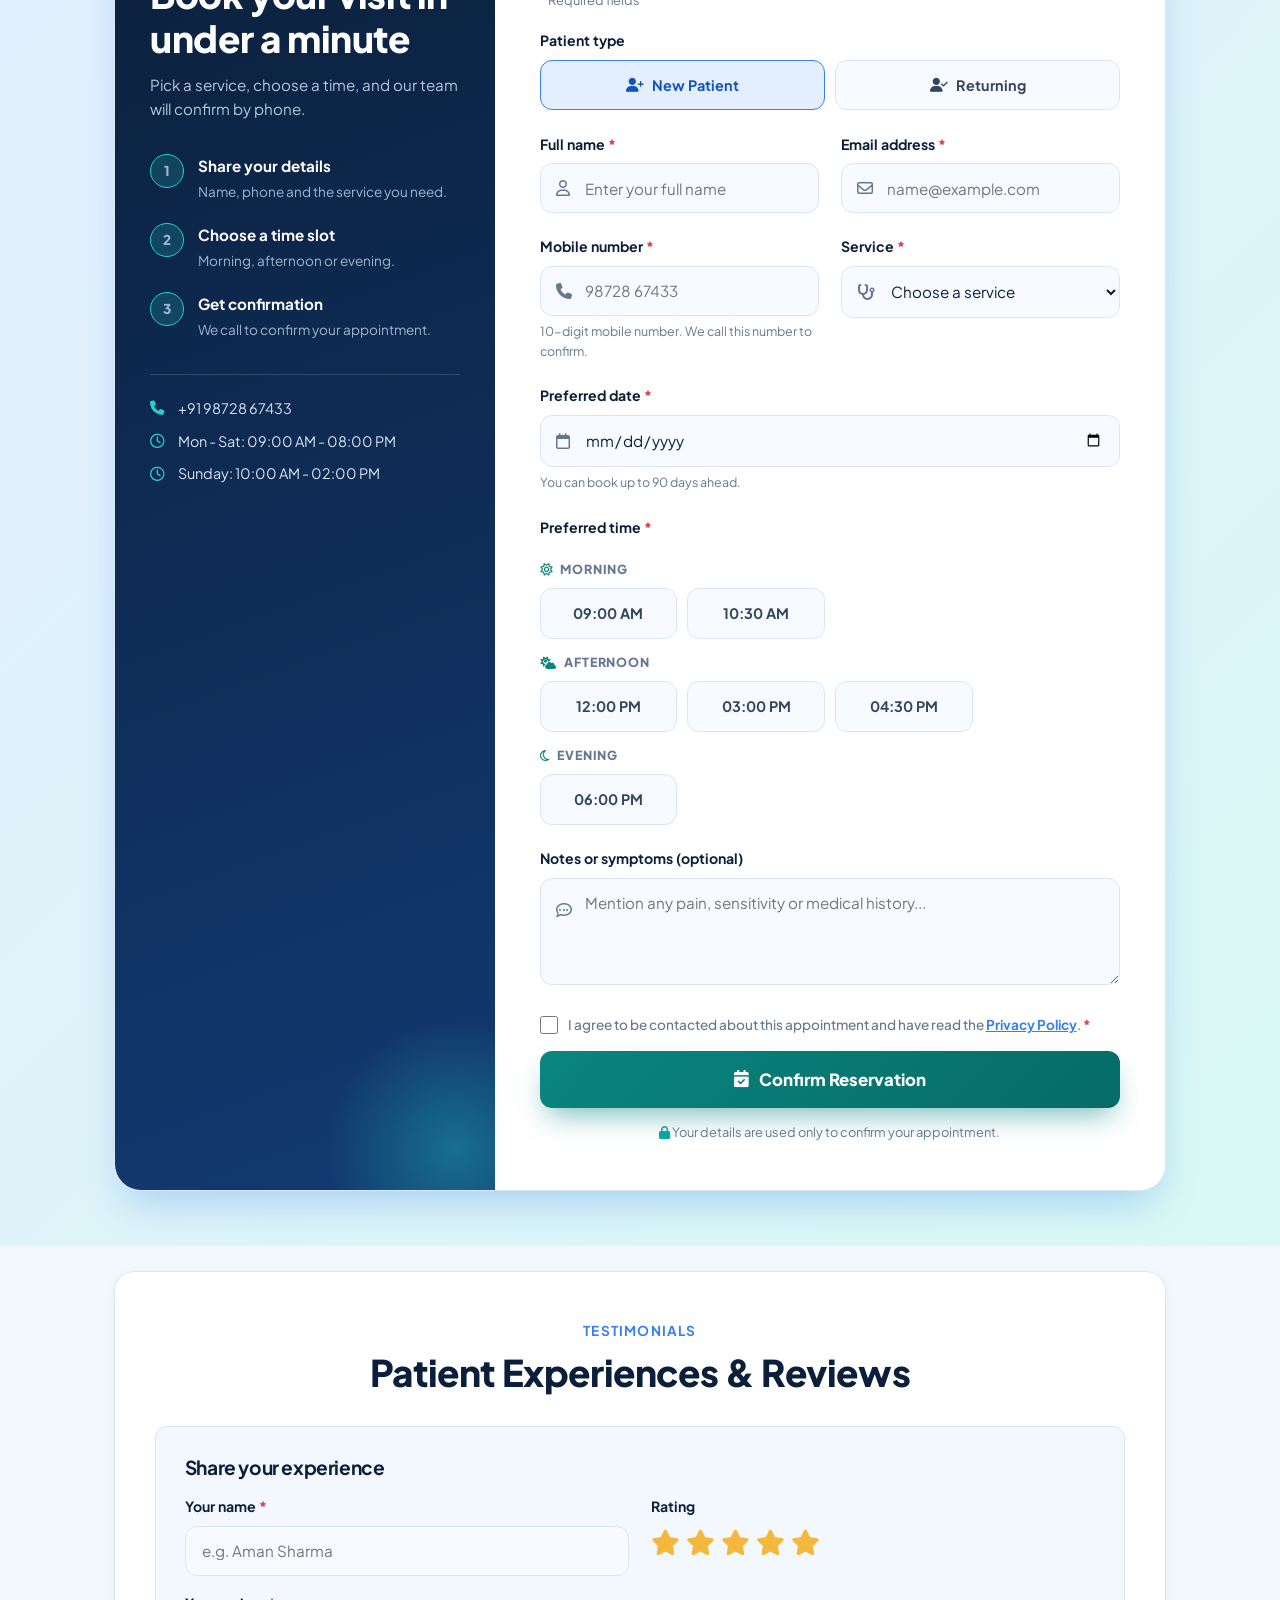
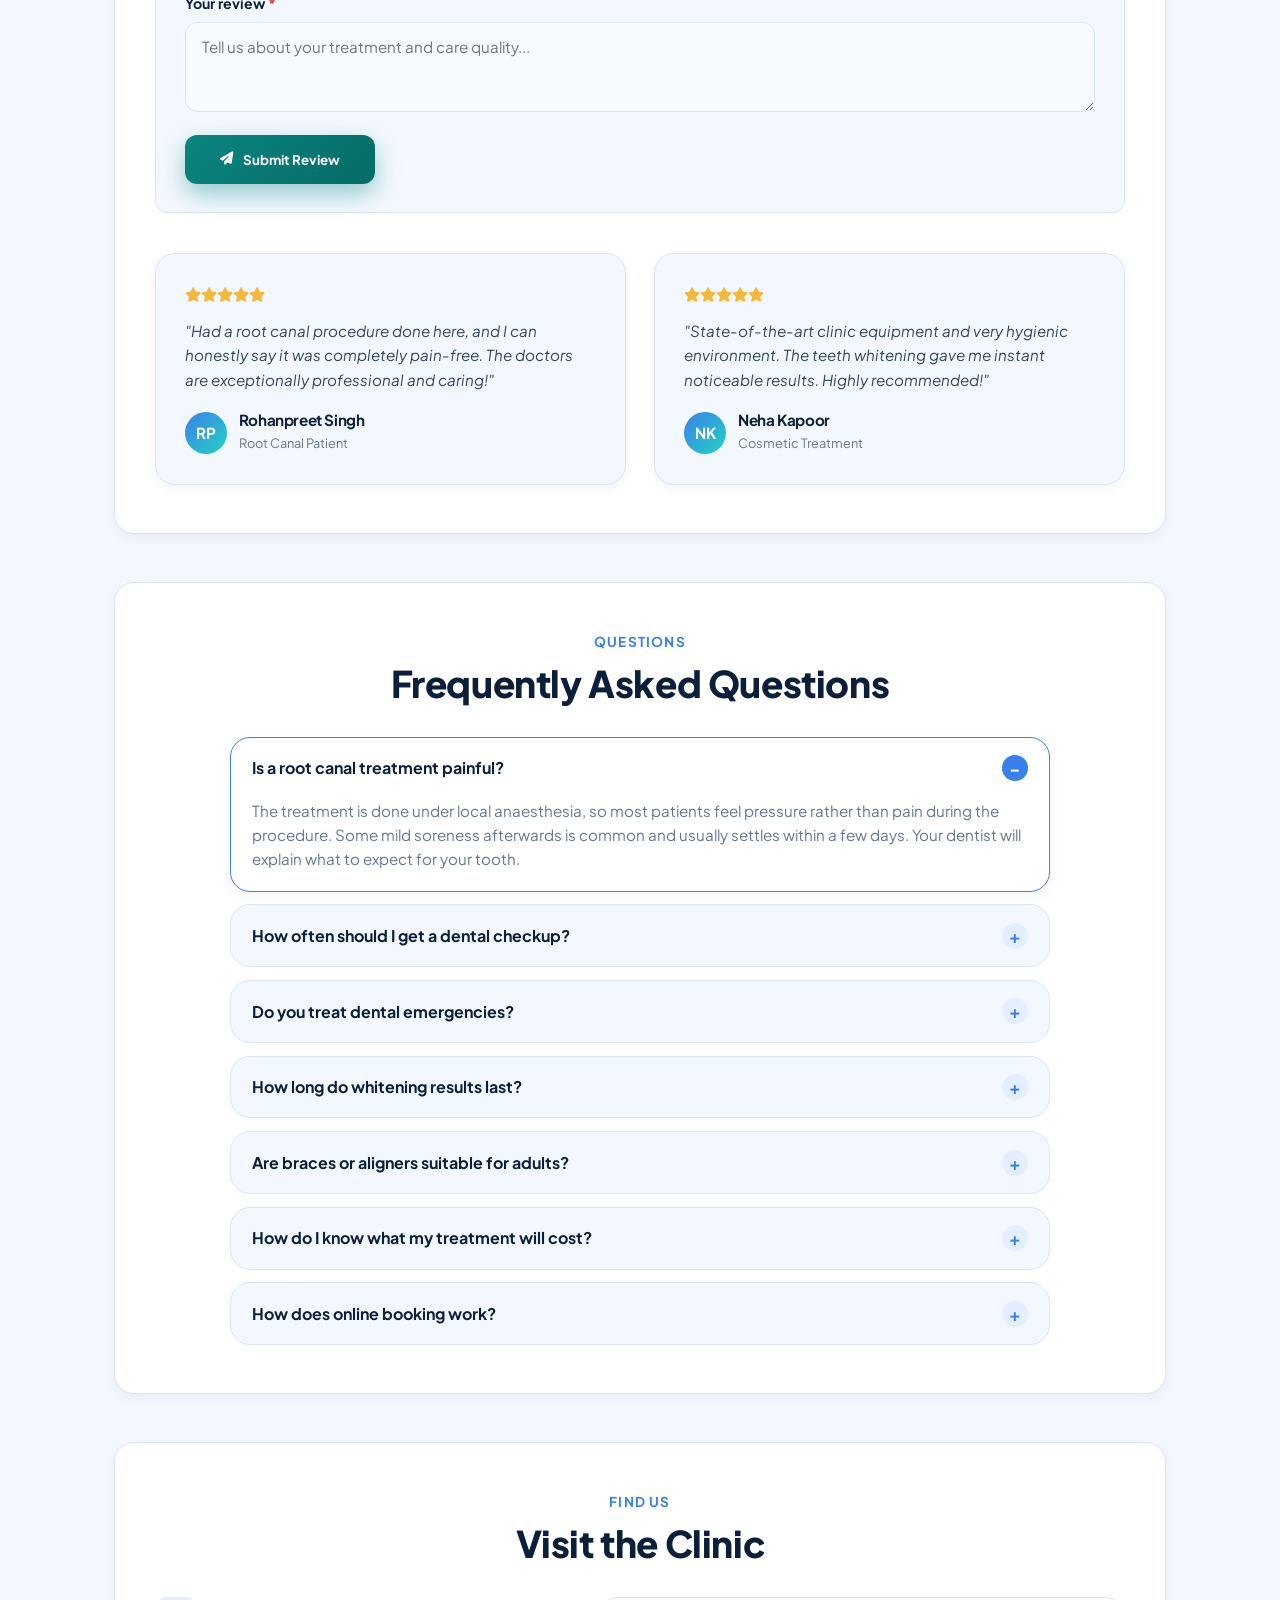
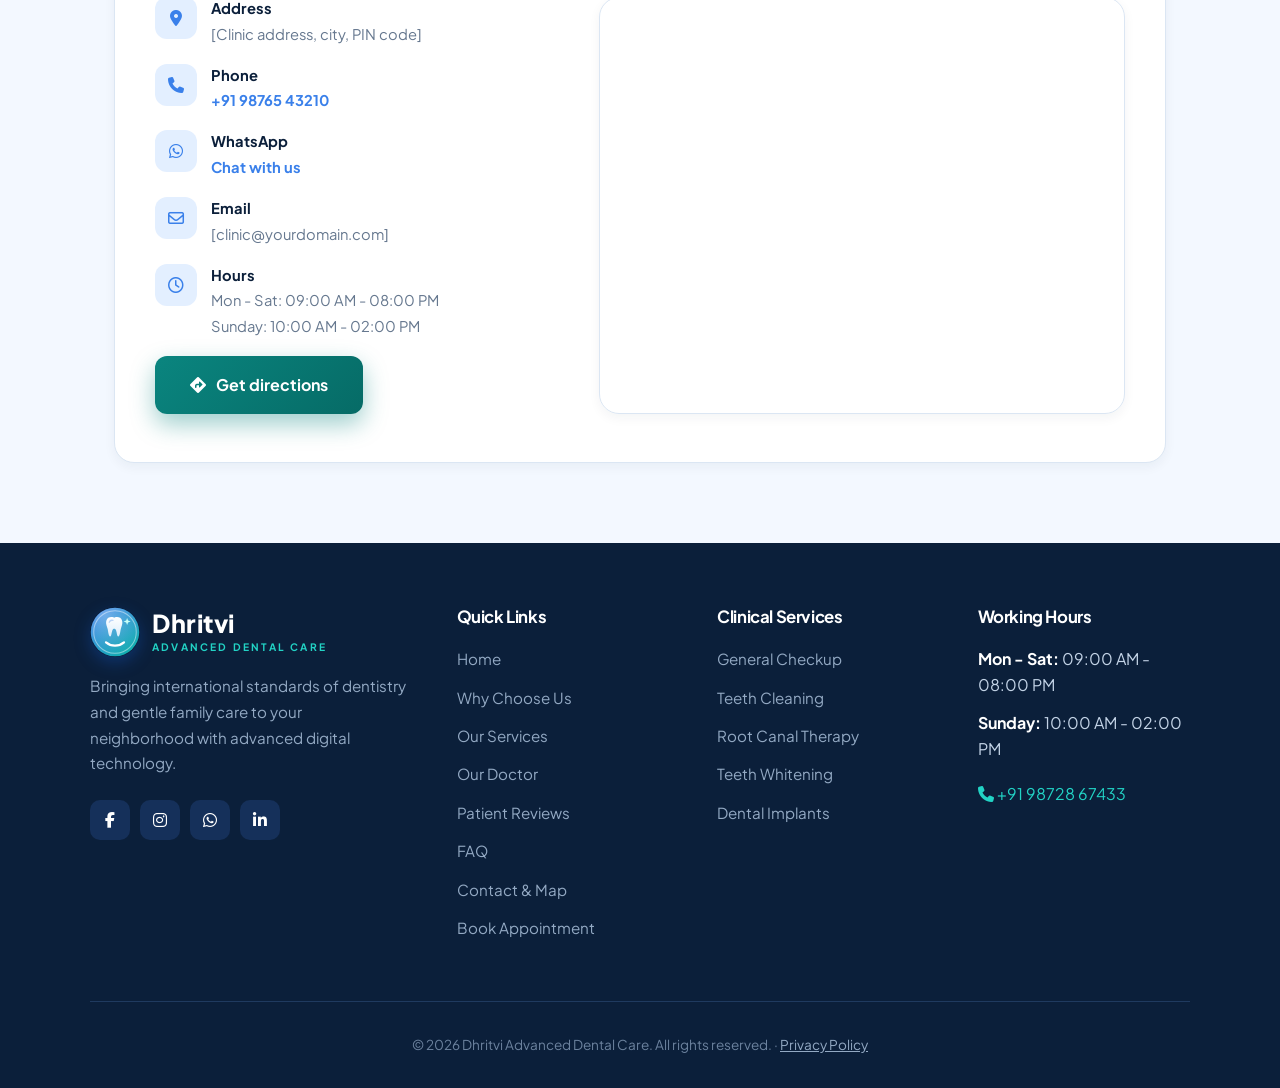
==== commit 38e208d7: "Update index.html" ====
--- a/index.html
+++ b/index.html
@@ -46,15 +46,7 @@
         rel="stylesheet">
     <link rel="stylesheet" href="https://cdnjs.cloudflare.com/ajax/libs/font-awesome/6.4.0/css/all.min.css">
     <link rel="stylesheet" href="css/01-base.css">
-    <link rel="stylesheet" href="js/booking.js">
-    <link rel="stylesheet" href="js/effects-3d.js">
-    <link rel="stylesheet" href="js/hero-media.js">
-    <link rel="stylesheet" href="js/menu.js">
-    <link rel="stylesheet" href="js/reviews.js">
-    <link rel="stylesheet" href="js/services.js">
-    <link rel="stylesheet" href="js/settings.js">
-    <link rel="stylesheet" href="js/start-top.js">
-    <link rel="stylesheet" href="js/page-setup.js">
+    
 
 </head>
 
@@ -869,4 +861,4 @@
 
 </body>
 
-</html>+</html>
--- a/css/01-base.css
+++ b/css/01-base.css
@@ -0,0 +1,2308 @@
+/* Colour tokens, reset, page background */
+/* ===== NEW COLOR SYSTEM =====
+   Navy  = trust / professionalism   (#0b1f3a)
+   Blue  = primary brand + buttons    (#1d6fe8)
+   Aqua  = fresh / hygiene accent     (#22d3c5)
+   Teal  = call-to-action buttons     (#0a857f)
+   Ice   = soft backgrounds           (#f3f8ff / #e3efff)
+*/
+:root {
+    --primary: #3a80ea;
+    --primary-dark: #1553b8;
+    --primary-light: #e3efff;
+    --accent: #22d3c5;
+    --accent-dark: #0ea5a0;
+    --cta: #0a857f;
+    --cta-dark: #066b66;
+    --secondary: #0b1f3a;
+    --text-main: #33465f;
+    --text-muted: #66788f;
+    --bg-main: #f3f8ff;
+    --bg-card: #ffffff;
+    --border-color: #dbe6f3;
+    --radius-lg: 20px;
+    --radius-md: 12px;
+    --shadow-sm: 0 4px 12px rgba(11, 31, 58, 0.05);
+    --shadow-md: 0 14px 30px -6px rgba(11, 31, 58, 0.12);
+    --shadow-lg: 0 20px 40px -10px rgba(29, 111, 232, 0.28);
+}
+
+* {
+    box-sizing: border-box;
+    margin: 0;
+    padding: 0;
+    font-family: 'Plus Jakarta Sans', sans-serif;
+    scroll-behavior: smooth;
+}
+
+body {
+    background-color: var(--bg-main);
+    color: var(--text-main);
+    line-height: 1.6;
+    overflow-x: hidden;
+}
+
+/* Site header and desktop navigation */
+/* Site Header */
+.site-header {
+    background-color: rgba(255, 255, 255, 0.92);
+    backdrop-filter: blur(12px);
+    padding: 1rem 2rem;
+    display: flex;
+    justify-content: space-between;
+    align-items: center;
+    position: sticky;
+    top: 0;
+    z-index: 1000;
+    box-shadow: var(--shadow-sm);
+    border-bottom: 1px solid rgba(219, 230, 243, 0.9);
+}
+
+.brand-container { display: flex; align-items: center; gap: 12px; }
+
+.brand-logo {
+    width: 44px;
+    height: 44px;
+    background: linear-gradient(135deg, var(--primary), var(--accent));
+    border-radius: 12px;
+    display: flex;
+    align-items: center;
+    justify-content: center;
+    color: white;
+    font-size: 1.3rem;
+    box-shadow: 0 4px 12px rgba(29, 111, 232, 0.3);
+    transition: transform 0.3s ease;
+}
+
+.brand-container:hover .brand-logo { transform: rotate(-8deg) scale(1.05); }
+
+.brand-title {
+    font-size: 1.35rem;
+    font-weight: 800;
+    color: var(--secondary);
+    letter-spacing: -0.5px;
+}
+
+.brand-title span { color: var(--primary); }
+
+.nav-links { display: flex; align-items: center; gap: 1.5rem; }
+
+.nav-links a {
+    position: relative;
+    color: var(--text-main);
+    text-decoration: none;
+    font-weight: 600;
+    font-size: 0.95rem;
+    padding: 0.5rem 0.8rem;
+    border-radius: 8px;
+    transition: all 0.3s cubic-bezier(0.4, 0, 0.2, 1);
+}
+
+.nav-links a:not(.nav-cta):hover {
+    color: var(--primary-dark);
+    background-color: var(--primary-light);
+}
+
+.nav-links a:not(.nav-cta)::after {
+    content: '';
+    position: absolute;
+    bottom: 2px;
+    left: 50%;
+    width: 0;
+    height: 2.5px;
+    background: linear-gradient(90deg, var(--primary), var(--accent));
+    border-radius: 4px;
+    transition: all 0.3s cubic-bezier(0.4, 0, 0.2, 1);
+    transform: translateX(-50%);
+}
+
+.nav-links a:not(.nav-cta):hover::after { width: 70%; }
+
+/* Coral CTA stands out against the blue/navy */
+.nav-cta {
+    background: linear-gradient(135deg, var(--cta), var(--cta-dark));
+    color: white !important;
+    padding: 0.65rem 1.4rem !important;
+    border-radius: var(--radius-md);
+    box-shadow: 0 4px 14px rgba(10, 133, 127, 0.35);
+    transition: all 0.3s cubic-bezier(0.4, 0, 0.2, 1) !important;
+}
+
+.nav-cta:hover {
+    transform: translateY(-3px) scale(1.03);
+    box-shadow: 0 8px 22px rgba(10, 133, 127, 0.5);
+}
+
+/* Hero section and main buttons */
+/* Hero */
+.hero {
+    background: linear-gradient(180deg, rgba(11, 31, 58, 0.82) 0%, rgba(11, 31, 58, 0.68) 100%),
+                url('https://images.unsplash.com/photo-1629909613654-28e377c37b09?auto=format&fit=crop&q=80&w=1920') center/cover no-repeat;
+    padding: 7rem 2rem 8rem 2rem;
+    text-align: center;
+    position: relative;
+    display: flex;
+    justify-content: center;
+    align-items: center;
+}
+
+.hero-glass-card {
+    background: rgba(255, 255, 255, 0.12);
+    backdrop-filter: blur(16px);
+    -webkit-backdrop-filter: blur(16px);
+    border: 1px solid rgba(255, 255, 255, 0.25);
+    padding: 3.5rem 2.5rem;
+    border-radius: 28px;
+    max-width: 850px;
+    box-shadow: 0 30px 60px rgba(0, 0, 0, 0.35);
+    transition: transform 0.4s ease, border-color 0.4s ease;
+}
+
+.hero-glass-card:hover { border-color: rgba(255, 255, 255, 0.45); transform: translateY(-4px); }
+
+.hero-badge {
+    display: inline-flex;
+    align-items: center;
+    gap: 8px;
+    background: rgba(34, 211, 197, 0.18);
+    color: #7ff0e6;
+    padding: 0.45rem 1.2rem;
+    border-radius: 50px;
+    font-size: 0.88rem;
+    font-weight: 700;
+    margin-bottom: 1.5rem;
+    border: 1px solid rgba(34, 211, 197, 0.45);
+    letter-spacing: 0.5px;
+}
+
+.hero h1 {
+    font-size: 3.4rem;
+    font-weight: 800;
+    color: #ffffff;
+    line-height: 1.15;
+    margin: 0 auto 1.2rem auto;
+    letter-spacing: -1px;
+    text-shadow: 0 2px 10px rgba(0, 0, 0, 0.2);
+}
+
+.hero h1 span {
+    background: linear-gradient(135deg, #5eead4, #7cb4ff);
+    -webkit-background-clip: text;
+    background-clip: text;
+    -webkit-text-fill-color: transparent;
+}
+
+.hero p {
+    font-size: 1.18rem;
+    color: #e2ecf8;
+    max-width: 640px;
+    margin: 0 auto 2.5rem auto;
+}
+
+.hero-btns { display: flex; justify-content: center; gap: 1.2rem; flex-wrap: wrap; }
+
+.btn-primary {
+    background: linear-gradient(135deg, var(--cta), var(--cta-dark));
+    color: white;
+    padding: 1rem 2.2rem;
+    font-weight: 700;
+    text-decoration: none;
+    border: none;
+    cursor: pointer;
+    border-radius: var(--radius-md);
+    box-shadow: 0 10px 25px rgba(10, 133, 127, 0.4);
+    transition: all 0.3s cubic-bezier(0.4, 0, 0.2, 1);
+    display: inline-flex;
+    align-items: center;
+    gap: 10px;
+}
+
+.btn-primary:hover {
+    transform: translateY(-4px) scale(1.02);
+    box-shadow: 0 20px 35px rgba(10, 133, 127, 0.5);
+}
+
+.btn-secondary {
+    background: rgba(255, 255, 255, 0.15);
+    color: white;
+    padding: 1rem 2.2rem;
+    font-weight: 700;
+    text-decoration: none;
+    border-radius: var(--radius-md);
+    border: 1px solid rgba(255, 255, 255, 0.3);
+    backdrop-filter: blur(8px);
+    transition: all 0.3s cubic-bezier(0.4, 0, 0.2, 1);
+}
+
+.btn-secondary:hover { background: rgba(255, 255, 255, 0.3); border-color: white; transform: translateY(-4px); }
+
+/* Stats strip, container, section titles */
+/* Stats */
+.stats-banner {
+    max-width: 950px;
+    margin: -3.5rem auto 4rem auto;
+    background: white;
+    border-radius: var(--radius-lg);
+    padding: 2rem;
+    display: grid;
+    grid-template-columns: repeat(3, 1fr);
+    gap: 1.5rem;
+    box-shadow: 0 20px 40px rgba(11, 31, 58, 0.12);
+    border: 1px solid var(--border-color);
+    position: relative;
+    z-index: 10;
+}
+
+.stat-item {
+    text-align: center;
+    border-right: 1px solid var(--border-color);
+    transition: transform 0.3s ease;
+    padding: 0.5rem 0;
+}
+
+.stat-item:hover { transform: translateY(-4px); }
+.stat-item:last-child { border-right: none; }
+
+.stat-number {
+    font-size: 2.3rem;
+    font-weight: 800;
+    background: linear-gradient(135deg, var(--primary), var(--accent-dark));
+    -webkit-background-clip: text;
+    background-clip: text;
+    -webkit-text-fill-color: transparent;
+}
+
+.stat-label { font-size: 0.9rem; color: var(--text-muted); font-weight: 600; }
+
+.container { max-width: 1100px; margin: 0 auto 4rem auto; padding: 0 1.5rem; }
+
+.section-header { text-align: center; margin-bottom: 3rem; }
+
+.section-subtitle {
+    color: var(--primary);
+    font-weight: 700;
+    text-transform: uppercase;
+    font-size: 0.85rem;
+    letter-spacing: 1px;
+    margin-bottom: 0.5rem;
+}
+
+.section-title { font-size: 2.2rem; font-weight: 800; color: var(--secondary); letter-spacing: -0.5px; }
+
+/* Why Us: intro and feature list */
+/* ===== WHY US (intro + numbered feature list) ===== */
+.why-wrap {
+    display: grid;
+    grid-template-columns: 1fr 1.25fr;
+    gap: 4rem;
+    align-items: center;
+    margin-bottom: 5rem;
+}
+
+.why-intro .section-subtitle { text-align: left; }
+
+.why-intro h2 {
+    font-size: 2.5rem;
+    font-weight: 800;
+    color: var(--secondary);
+    line-height: 1.15;
+    letter-spacing: -0.8px;
+    margin-bottom: 1.1rem;
+}
+
+.why-intro h2 span { color: var(--primary); }
+
+.why-intro p { color: var(--text-muted); margin-bottom: 1.5rem; max-width: 460px; }
+
+.why-checks { list-style: none; margin-bottom: 1.8rem; }
+
+.why-checks li {
+    display: flex;
+    align-items: center;
+    gap: 10px;
+    font-weight: 600;
+    color: var(--secondary);
+    margin-bottom: 0.7rem;
+    font-size: 0.95rem;
+}
+
+.why-checks li i {
+    width: 22px;
+    height: 22px;
+    border-radius: 50%;
+    background: var(--accent);
+    color: var(--secondary);
+    font-size: 0.65rem;
+    display: flex;
+    align-items: center;
+    justify-content: center;
+    flex-shrink: 0;
+}
+
+.why-link {
+    display: inline-flex;
+    align-items: center;
+    gap: 8px;
+    color: var(--primary);
+    font-weight: 700;
+    text-decoration: none;
+    transition: gap 0.3s ease;
+}
+
+.why-link:hover { gap: 14px; }
+
+.why-list {
+    counter-reset: why;
+    background: #fff;
+    border: 1px solid var(--border-color);
+    border-radius: 24px;
+    box-shadow: var(--shadow-md);
+    padding: 0.6rem 2rem;
+}
+
+.why-item {
+    counter-increment: why;
+    display: grid;
+    grid-template-columns: 56px 1fr auto;
+    gap: 1.3rem;
+    align-items: center;
+    padding: 1.5rem 0;
+    border-bottom: 1px solid var(--border-color);
+    transition: transform 0.3s ease;
+}
+
+.why-item:last-child { border-bottom: none; }
+
+
+
+.why-item:hover { transform: translateX(6px); }
+.why-item:hover::after { color: var(--accent); }
+
+.why-icon {
+    width: 56px;
+    height: 56px;
+    border-radius: 16px;
+    background: var(--primary-light);
+    color: var(--primary);
+    display: flex;
+    align-items: center;
+    justify-content: center;
+    font-size: 1.35rem;
+    transition: all 0.3s ease;
+}
+
+.why-item:hover .why-icon {
+    background: linear-gradient(135deg, var(--primary), var(--accent));
+    color: #fff;
+    transform: rotate(-6deg) scale(1.06);
+}
+
+.why-text h3 { color: var(--secondary); font-size: 1.1rem; font-weight: 700; margin-bottom: 0.25rem; }
+.why-text p { color: var(--text-muted); font-size: 0.92rem; margin: 0; }
+
+/* Services filter and cards */
+/* ===== SERVICES (filter tabs + accent-strip cards) ===== */
+.filter-bar {
+    display: flex;
+    justify-content: center;
+    flex-wrap: wrap;
+    gap: 10px;
+    margin-bottom: 2.5rem;
+}
+
+.filter-btn {
+    background: white;
+    border: 1.5px solid var(--border-color);
+    color: var(--text-main);
+    padding: 0.6rem 1.3rem;
+    border-radius: 50px;
+    font-weight: 700;
+    font-size: 0.88rem;
+    cursor: pointer;
+    transition: all 0.25s ease;
+}
+
+.filter-btn:hover { border-color: var(--primary); color: var(--primary); }
+
+.filter-btn.active {
+    background: var(--secondary);
+    border-color: var(--secondary);
+    color: white;
+    box-shadow: 0 6px 16px rgba(11, 31, 58, 0.25);
+}
+
+.services-grid {
+    display: grid;
+    grid-template-columns: repeat(auto-fit, minmax(320px, 1fr));
+    gap: 1.8rem;
+    margin-bottom: 5rem;
+}
+
+.service-card {
+    background: var(--bg-card);
+    border-radius: var(--radius-lg);
+    padding: 2rem;
+    box-shadow: var(--shadow-sm);
+    border: 1px solid var(--border-color);
+    border-top: 5px solid var(--primary);
+    display: flex;
+    flex-direction: column;
+    justify-content: space-between;
+    transition: all 0.35s cubic-bezier(0.4, 0, 0.2, 1);
+    animation: fadeUp 0.45s ease both;
+}
+
+/* each category gets its own accent color */
+.service-card[data-cat="Preventive"]   { border-top-color: var(--primary); }
+.service-card[data-cat="Hygiene"]      { border-top-color: var(--accent); }
+.service-card[data-cat="Therapy"]      { border-top-color: #123a73; }
+.service-card[data-cat="Cosmetic"]     { border-top-color: var(--cta); }
+.service-card[data-cat="Restorative"]  { border-top-color: #0ea5a0; }
+.service-card[data-cat="Orthodontics"] { border-top-color: #3b8bff; }
+
+@keyframes fadeUp {
+    from { opacity: 0; transform: translateY(14px); }
+    to { opacity: 1; transform: translateY(0); }
+}
+
+.service-card:hover { transform: translateY(-8px); box-shadow: var(--shadow-md); }
+
+.service-header-icon { display: flex; justify-content: space-between; align-items: center; margin-bottom: 1.2rem; }
+
+.service-icon {
+    width: 52px;
+    height: 52px;
+    background: var(--primary-light);
+    color: var(--primary);
+    border-radius: 12px;
+    display: flex;
+    align-items: center;
+    justify-content: center;
+    font-size: 1.3rem;
+    transition: all 0.3s ease;
+}
+
+.service-card:hover .service-icon { transform: scale(1.1); background: var(--secondary); color: white; }
+
+.service-tag {
+    font-size: 0.75rem;
+    font-weight: 700;
+    background: var(--bg-main);
+    color: var(--secondary);
+    padding: 0.3rem 0.75rem;
+    border-radius: 20px;
+    border: 1px solid var(--border-color);
+}
+
+.service-card h3 { color: var(--secondary); font-size: 1.3rem; font-weight: 700; margin-bottom: 0.6rem; }
+.service-card p { color: var(--text-muted); font-size: 0.95rem; margin-bottom: 1.5rem; }
+
+.service-meta {
+    display: flex;
+    align-items: center;
+    gap: 1rem;
+    padding-top: 1rem;
+    border-top: 1px dashed var(--border-color);
+    margin-bottom: 1.2rem;
+    font-size: 0.85rem;
+    color: var(--text-muted);
+    font-weight: 600;
+}
+
+.service-meta i { color: var(--accent-dark); margin-right: 4px; }
+
+.service-book-btn {
+    background-color: var(--primary-light);
+    color: var(--primary-dark);
+    border: none;
+    padding: 0.85rem 1rem;
+    border-radius: var(--radius-md);
+    font-weight: 700;
+    cursor: pointer;
+    width: 100%;
+    transition: all 0.3s ease;
+    display: flex;
+    align-items: center;
+    justify-content: center;
+    gap: 8px;
+}
+
+.service-book-btn i { transition: transform 0.3s ease; }
+
+.service-book-btn:hover {
+    background-color: var(--primary);
+    color: white;
+    box-shadow: 0 6px 16px rgba(29, 111, 232, 0.35);
+}
+
+.service-book-btn:hover i { transform: translateX(5px); }
+
+/* Booking section and form */
+/* ===== BOOKING (split: dark info panel + form) ===== */
+.booking-section {
+    display: grid;
+    grid-template-columns: 0.85fr 1.5fr;
+    background: white;
+    border-radius: 26px;
+    box-shadow: var(--shadow-lg);
+    border: 1px solid var(--border-color);
+    overflow: hidden;
+    margin-bottom: 5rem;
+}
+
+.booking-info {
+    background: linear-gradient(160deg, var(--secondary) 0%, #123a73 100%);
+    color: #d6e4f5;
+    padding: 3rem 2.2rem;
+    position: relative;
+    overflow: hidden;
+}
+
+.booking-info::after {
+    content: '';
+    position: absolute;
+    width: 260px; height: 260px;
+    right: -90px; bottom: -90px;
+    border-radius: 50%;
+    background: radial-gradient(circle, rgba(34, 211, 197, 0.35), transparent 70%);
+}
+
+.booking-info .section-subtitle { color: var(--accent); }
+.booking-info h2 { color: white; font-size: 1.9rem; font-weight: 800; line-height: 1.2; margin-bottom: 0.8rem; }
+.booking-info > p { font-size: 0.95rem; margin-bottom: 2rem; color: #b5c8de; }
+
+.booking-steps { list-style: none; margin-bottom: 2rem; position: relative; z-index: 1; }
+
+.booking-steps li { display: flex; gap: 14px; margin-bottom: 1.2rem; align-items: flex-start; }
+
+.step-dot {
+    width: 34px;
+    height: 34px;
+    border-radius: 50%;
+    background: rgba(34, 211, 197, 0.18);
+    border: 1px solid var(--accent);
+    color: var(--accent);
+    font-weight: 800;
+    font-size: 0.9rem;
+    display: flex;
+    align-items: center;
+    justify-content: center;
+    flex-shrink: 0;
+}
+
+.booking-steps strong { display: block; color: white; font-size: 0.95rem; }
+.booking-steps span { font-size: 0.85rem; color: #9fb6d0; }
+
+.booking-contact {
+    position: relative;
+    z-index: 1;
+    padding-top: 1.4rem;
+    border-top: 1px solid rgba(255, 255, 255, 0.15);
+    font-size: 0.9rem;
+}
+
+.booking-contact div { margin-bottom: 0.6rem; display: flex; gap: 10px; align-items: center; }
+.booking-contact i { color: var(--accent); width: 18px; }
+
+.booking-form-wrap { padding: 3rem 2.8rem; }
+.booking-form-wrap h3 { color: var(--secondary); font-size: 1.4rem; font-weight: 800; margin-bottom: 0.3rem; }
+.booking-form-wrap .form-intro { color: var(--text-muted); font-size: 0.9rem; margin-bottom: 1.8rem; }
+
+.form-group { margin-bottom: 1.4rem; }
+
+.form-group label {
+    display: block;
+    margin-bottom: 0.5rem;
+    font-weight: 700;
+    color: var(--secondary);
+    font-size: 0.88rem;
+}
+
+.input-wrapper { position: relative; }
+
+.input-wrapper i {
+    position: absolute;
+    left: 1rem;
+    top: 50%;
+    transform: translateY(-50%);
+    color: var(--text-muted);
+    font-size: 1rem;
+}
+
+.form-group input,
+.form-group select,
+.form-group textarea {
+    width: 100%;
+    padding: 0.9rem 1rem 0.9rem 2.8rem;
+    border: 1.5px solid var(--border-color);
+    border-radius: var(--radius-md);
+    font-size: 0.95rem;
+    color: var(--secondary);
+    background-color: #f7faff;
+    transition: all 0.2s ease;
+    outline: none;
+}
+
+.form-group textarea { resize: vertical; min-height: 100px; }
+
+.form-group input:focus,
+.form-group select:focus,
+.form-group textarea:focus {
+    border-color: var(--primary);
+    background-color: #ffffff;
+    box-shadow: 0 0 0 4px rgba(29, 111, 232, 0.12);
+}
+
+.form-row { display: flex; gap: 1.4rem; }
+.form-row .form-group { flex: 1; }
+
+/* patient type toggle */
+.patient-type { display: flex; gap: 10px; }
+
+.patient-type label {
+    flex: 1;
+    margin: 0;
+    cursor: pointer;
+}
+
+.patient-type input { display: none; }
+
+.patient-type span {
+    display: flex;
+    align-items: center;
+    justify-content: center;
+    gap: 8px;
+    padding: 0.8rem;
+    border: 1.5px solid var(--border-color);
+    border-radius: var(--radius-md);
+    font-weight: 700;
+    font-size: 0.9rem;
+    color: var(--text-main);
+    background: #f7faff;
+    transition: all 0.2s ease;
+}
+
+.patient-type input:checked + span {
+    border-color: var(--primary);
+    background: var(--primary-light);
+    color: var(--primary-dark);
+}
+
+.slot-label { display: flex; justify-content: space-between; align-items: center; }
+.slot-subtitle { font-size: 0.8rem; color: var(--text-muted); font-weight: 500; }
+
+.slot-group-title {
+    font-size: 0.78rem;
+    font-weight: 800;
+    text-transform: uppercase;
+    letter-spacing: 0.8px;
+    color: var(--text-muted);
+    margin: 0.9rem 0 0.5rem 0;
+    display: flex;
+    align-items: center;
+    gap: 8px;
+}
+
+.slot-group-title i { color: var(--cta); }
+
+.time-slots { display: grid; grid-template-columns: repeat(auto-fill, minmax(120px, 1fr)); gap: 10px; }
+
+.slot-btn {
+    padding: 0.75rem 0.5rem;
+    background-color: #f7faff;
+    border: 1.5px solid var(--border-color);
+    border-radius: var(--radius-md);
+    cursor: pointer;
+    text-align: center;
+    font-size: 0.88rem;
+    font-weight: 700;
+    color: var(--text-main);
+    transition: all 0.2s ease;
+}
+
+.slot-btn:hover {
+    border-color: var(--primary);
+    color: var(--primary-dark);
+    background-color: var(--primary-light);
+    transform: translateY(-2px);
+}
+
+.slot-btn.selected {
+    background-color: var(--primary);
+    color: #ffffff;
+    border-color: var(--primary);
+    box-shadow: 0 4px 12px rgba(29, 111, 232, 0.35);
+}
+
+.submit-btn {
+    width: 100%;
+    padding: 1.1rem;
+    background: linear-gradient(135deg, var(--cta), var(--cta-dark));
+    color: white;
+    border: none;
+    border-radius: var(--radius-md);
+    font-size: 1.05rem;
+    font-weight: 800;
+    cursor: pointer;
+    margin-top: 1rem;
+    box-shadow: 0 14px 28px -8px rgba(10, 133, 127, 0.55);
+    transition: all 0.3s ease;
+    display: flex;
+    align-items: center;
+    justify-content: center;
+    gap: 10px;
+}
+
+.submit-btn:hover { transform: translateY(-3px); box-shadow: 0 22px 34px -10px rgba(10, 133, 127, 0.6); }
+
+.form-note { text-align: center; font-size: 0.8rem; color: var(--text-muted); margin-top: 0.9rem; }
+.form-note i { color: var(--accent-dark); }
+
+.confirmation-message {
+    display: none;
+    margin-top: 1.5rem;
+    padding: 1.2rem;
+    background-color: #ecfdf8;
+    color: #0b6b5c;
+    border: 1px solid #a7ecdc;
+    border-radius: var(--radius-md);
+    text-align: center;
+    font-weight: 700;
+}
+
+/* Reviews and footer */
+/* Reviews */
+.reviews-section {
+    background: white;
+    padding: 3rem 2.5rem;
+    border-radius: 24px;
+    box-shadow: var(--shadow-md);
+    border: 1px solid var(--border-color);
+}
+
+.star-rating-input { display: flex; gap: 8px; font-size: 1.4rem; color: #cbd5e1; cursor: pointer; margin-top: 0.3rem; }
+.star-rating-input i.active { color: #f5b83d; }
+
+.reviews-grid {
+    display: grid;
+    grid-template-columns: repeat(auto-fit, minmax(300px, 1fr));
+    gap: 1.8rem;
+    margin-top: 2rem;
+}
+
+.review-card {
+    background: var(--bg-main);
+    border-radius: var(--radius-lg);
+    padding: 1.8rem;
+    border: 1px solid var(--border-color);
+    display: flex;
+    flex-direction: column;
+    justify-content: space-between;
+    transition: all 0.3s ease;
+}
+
+.review-card:hover { transform: translateY(-5px); box-shadow: var(--shadow-md); border-left: 4px solid var(--primary); }
+
+.stars { color: #f5b83d; font-size: 0.9rem; margin-bottom: 0.8rem; }
+.review-text { color: var(--text-main); font-size: 0.95rem; font-style: italic; margin-bottom: 1.2rem; line-height: 1.6; }
+.reviewer-info { display: flex; align-items: center; gap: 12px; }
+
+.reviewer-avatar {
+    width: 42px;
+    height: 42px;
+    background: linear-gradient(135deg, var(--primary), var(--accent));
+    color: white;
+    border-radius: 50%;
+    display: flex;
+    align-items: center;
+    justify-content: center;
+    font-weight: 700;
+    font-size: 0.95rem;
+}
+
+.reviewer-details h4 { color: var(--secondary); font-size: 0.95rem; font-weight: 700; }
+.reviewer-details span { color: var(--text-muted); font-size: 0.8rem; }
+
+/* Footer */
+.site-footer { background-color: var(--secondary); color: #c3d3e6; padding: 4rem 2rem 2rem 2rem; margin-top: 5rem; }
+
+.footer-content {
+    max-width: 1100px;
+    margin: 0 auto;
+    display: grid;
+    grid-template-columns: 1.5fr repeat(3, 1fr);
+    gap: 3rem;
+    padding-bottom: 3rem;
+    border-bottom: 1px solid #1f3a5f;
+}
+
+.footer-brand p { margin-top: 1rem; font-size: 0.95rem; color: #93a9c3; line-height: 1.7; }
+.footer-column h3 { color: white; font-size: 1.05rem; font-weight: 700; margin-bottom: 1.2rem; }
+.footer-column ul { list-style: none; }
+.footer-column ul li { margin-bottom: 0.8rem; }
+.footer-column ul li a { color: #93a9c3; text-decoration: none; transition: color 0.2s ease; font-size: 0.95rem; }
+.footer-column ul li a:hover { color: var(--accent); }
+
+.social-links { display: flex; gap: 10px; margin-top: 1.5rem; }
+
+.social-icon {
+    width: 40px;
+    height: 40px;
+    background-color: #15305a;
+    border-radius: 10px;
+    display: flex;
+    align-items: center;
+    justify-content: center;
+    color: white;
+    text-decoration: none;
+    transition: all 0.3s ease;
+}
+
+.social-icon:hover { background-color: var(--primary); transform: translateY(-4px); }
+
+.footer-bottom { max-width: 1100px; margin: 2rem auto 0 auto; text-align: center; font-size: 0.85rem; color: #6c829e; }
+
+/* Section backgrounds, doctor, consent, FAQ, contact, floating buttons */
+/* ===== COMFORTABLE BACKGROUNDS (full-width section bands) ===== */
+body {
+    background-color: #f3f8ff;
+}
+
+.container { isolation: isolate; }
+
+#features, #services, #booking { position: relative; }
+
+#features, #services { padding: 4.5rem 0; }
+#features { margin-bottom: 0; }
+.why-wrap { margin-bottom: 0; }
+.services-grid { margin-bottom: 0; }
+
+/* Why Us: white band with soft aqua + blue glows */
+#features::before {
+    content: '';
+    position: absolute;
+    top: 0; bottom: 0;
+    left: 50%;
+    width: 100vw;
+    transform: translateX(-50%);
+    z-index: -1;
+    background:
+        radial-gradient(circle at 92% 12%, rgba(34, 211, 197, 0.16), transparent 40%),
+        radial-gradient(circle at 6% 88%, rgba(29, 111, 232, 0.10), transparent 42%),
+        #ffffff;
+}
+
+/* Services: soft blue tint with a faint dotted pattern */
+#services::before {
+    content: '';
+    position: absolute;
+    top: 0; bottom: 0;
+    left: 50%;
+    width: 100vw;
+    transform: translateX(-50%);
+    z-index: -1;
+    background:
+        radial-gradient(rgba(29, 111, 232, 0.10) 1.2px, transparent 1.2px) 0 0 / 26px 26px,
+        #eef5ff;
+}
+
+/* Booking: light blue-to-aqua gradient band behind the white card */
+.booking-section { overflow: visible; margin-top: 4.5rem; margin-bottom: 5rem; }
+
+#booking::before {
+    content: '';
+    position: absolute;
+    top: -3.5rem; bottom: -3.5rem;
+    left: 50%;
+    width: 100vw;
+    transform: translateX(-50%);
+    z-index: -1;
+    background: linear-gradient(135deg, #e3efff 0%, #d9f8f4 100%);
+}
+
+.booking-info { border-radius: 26px 0 0 26px; }
+.booking-form-wrap { border-radius: 0 26px 26px 0; background: #fff; }
+
+@media (max-width: 960px) {
+    .booking-info { border-radius: 26px 26px 0 0; }
+    .booking-form-wrap { border-radius: 0 0 26px 26px; }
+}
+
+/* Cards sit cleanly on tinted backgrounds */
+.service-card { background: #ffffff; }
+
+/* ===== EMERGENCY BAR ===== */
+.emergency-bar {
+    background: var(--secondary);
+    color: #e6eefb;
+    text-align: center;
+    font-size: 0.85rem;
+    font-weight: 600;
+    padding: 0.55rem 1rem;
+    display: flex;
+    justify-content: center;
+    align-items: center;
+    flex-wrap: wrap;
+    gap: 0.5rem 0.9rem;
+}
+
+.emergency-bar > i { color: var(--cta); }
+
+.emergency-bar a {
+    color: #fff;
+    background: var(--cta);
+    padding: 0.25rem 0.8rem;
+    border-radius: 50px;
+    text-decoration: none;
+    font-weight: 700;
+    transition: background 0.2s ease;
+}
+
+.emergency-bar a:hover { background: var(--cta-dark); }
+
+/* ===== DOCTOR PROFILE ===== */
+#doctor { position: relative; padding: 4.5rem 0; }
+
+#doctor::before {
+    content: '';
+    position: absolute;
+    top: 0; bottom: 0;
+    left: 50%;
+    width: 100vw;
+    transform: translateX(-50%);
+    z-index: -1;
+    background:
+        radial-gradient(circle at 8% 15%, rgba(34, 211, 197, 0.14), transparent 40%),
+        #ffffff;
+}
+
+.doctor-wrap {
+    display: grid;
+    grid-template-columns: 0.8fr 1.4fr;
+    gap: 3.5rem;
+    align-items: center;
+}
+
+.doctor-photo {
+    aspect-ratio: 4 / 5;
+    width: 100%;
+    object-fit: cover;
+    border-radius: 28px;
+    background: linear-gradient(160deg, var(--primary-light), #d9f8f4);
+    border: 1px solid var(--border-color);
+    box-shadow: var(--shadow-md);
+    display: flex;
+    flex-direction: column;
+    align-items: center;
+    justify-content: center;
+    gap: 0.8rem;
+    color: var(--primary);
+    font-weight: 700;
+    font-size: 0.9rem;
+}
+
+.doctor-photo i { font-size: 5rem; opacity: 0.55; }
+
+.doctor-role { color: var(--primary-dark); font-weight: 700; margin: 0.3rem 0 1rem 0; }
+.doctor-bio { color: var(--text-muted); margin-bottom: 1.5rem; }
+
+.doctor-facts {
+    list-style: none;
+    display: grid;
+    grid-template-columns: repeat(2, 1fr);
+    gap: 1rem;
+    margin-bottom: 2rem;
+}
+
+.doctor-facts li {
+    display: flex;
+    gap: 12px;
+    align-items: flex-start;
+    background: var(--bg-main);
+    border: 1px solid var(--border-color);
+    border-radius: var(--radius-md);
+    padding: 0.9rem 1rem;
+}
+
+.doctor-facts li > i {
+    width: 36px;
+    height: 36px;
+    border-radius: 10px;
+    background: var(--primary-light);
+    color: var(--primary);
+    display: flex;
+    align-items: center;
+    justify-content: center;
+    flex-shrink: 0;
+    font-size: 0.95rem;
+}
+
+.doctor-facts strong { display: block; color: var(--secondary); font-size: 0.88rem; }
+.doctor-facts span { color: var(--text-muted); font-size: 0.85rem; }
+
+/* ===== BOOKING CONSENT ===== */
+.consent-row {
+    display: flex;
+    gap: 10px;
+    align-items: flex-start;
+    font-size: 0.85rem;
+    font-weight: 500;
+    color: var(--text-muted);
+    cursor: pointer;
+    margin-top: 0.4rem;
+}
+
+.consent-row input {
+    width: 18px;
+    height: 18px;
+    margin-top: 2px;
+    padding: 0;
+    flex-shrink: 0;
+    accent-color: var(--primary);
+}
+
+.consent-row a { color: var(--primary); font-weight: 700; }
+
+/* ===== FAQ ===== */
+.faq-section,
+.contact-section {
+    background: white;
+    padding: 3rem 2.5rem;
+    border-radius: 24px;
+    box-shadow: var(--shadow-md);
+    border: 1px solid var(--border-color);
+    margin-top: 3rem;
+}
+
+.faq-list { max-width: 820px; margin: 0 auto; display: grid; gap: 0.8rem; }
+
+.faq-item {
+    background: var(--bg-main);
+    border: 1px solid var(--border-color);
+    border-radius: var(--radius-md);
+    transition: border-color 0.2s ease, box-shadow 0.2s ease;
+}
+
+.faq-item[open] { border-color: var(--primary); box-shadow: var(--shadow-sm); background: #fff; }
+
+.faq-item summary {
+    cursor: pointer;
+    list-style: none;
+    padding: 1.1rem 3rem 1.1rem 1.3rem;
+    font-weight: 700;
+    color: var(--secondary);
+    position: relative;
+}
+
+.faq-item summary::-webkit-details-marker { display: none; }
+
+.faq-item summary::after {
+    content: '+';
+    position: absolute;
+    right: 1.3rem;
+    top: 50%;
+    transform: translateY(-50%);
+    width: 26px;
+    height: 26px;
+    border-radius: 50%;
+    background: var(--primary-light);
+    color: var(--primary);
+    font-size: 1.1rem;
+    line-height: 26px;
+    text-align: center;
+    transition: all 0.2s ease;
+}
+
+.faq-item[open] summary::after { content: '\2212'; background: var(--primary); color: #fff; }
+
+.faq-item p { padding: 0 1.3rem 1.2rem 1.3rem; color: var(--text-muted); font-size: 0.95rem; }
+
+/* ===== CONTACT & MAP ===== */
+.contact-grid { display: grid; grid-template-columns: 1fr 1.3fr; gap: 2.5rem; align-items: stretch; }
+
+.contact-details { display: flex; flex-direction: column; gap: 1.1rem; align-items: flex-start; }
+
+.contact-item { display: flex; gap: 14px; align-items: flex-start; }
+
+.contact-item > i {
+    width: 42px;
+    height: 42px;
+    border-radius: 12px;
+    background: var(--primary-light);
+    color: var(--primary);
+    display: flex;
+    align-items: center;
+    justify-content: center;
+    flex-shrink: 0;
+}
+
+.contact-item strong { display: block; color: var(--secondary); font-size: 0.92rem; }
+.contact-item span { color: var(--text-muted); font-size: 0.92rem; }
+.contact-item a { color: var(--primary); font-weight: 700; text-decoration: none; }
+.contact-item a:hover { text-decoration: underline; }
+
+.map-frame {
+    min-height: 340px;
+    border-radius: var(--radius-lg);
+    overflow: hidden;
+    border: 1px solid var(--border-color);
+    box-shadow: var(--shadow-sm);
+}
+
+.map-frame iframe { width: 100%; height: 100%; min-height: 340px; border: 0; display: block; }
+
+/* ===== FLOATING CALL + WHATSAPP ===== */
+.float-actions {
+    position: fixed;
+    right: 18px;
+    bottom: 18px;
+    z-index: 900;
+    display: flex;
+    flex-direction: column;
+    gap: 12px;
+}
+
+.float-btn {
+    width: 54px;
+    height: 54px;
+    border-radius: 50%;
+    display: flex;
+    align-items: center;
+    justify-content: center;
+    color: #fff;
+    font-size: 1.5rem;
+    text-decoration: none;
+    box-shadow: 0 10px 24px rgba(11, 31, 58, 0.28);
+    transition: transform 0.25s ease, box-shadow 0.25s ease;
+}
+
+.float-btn:hover { transform: translateY(-4px) scale(1.06); box-shadow: 0 14px 28px rgba(11, 31, 58, 0.35); }
+.float-wa { background: #25d366; }
+.float-call { background: var(--primary); font-size: 1.25rem; }
+
+/* ===== FOOTER LEGAL LINK ===== */
+.footer-legal { color: #93a9c3; text-decoration: underline; }
+.footer-legal:hover { color: var(--accent); }
+
+/* Hero graphics and badge */
+/* ===== HERO GRAPHICS + BADGE ===== */
+.hero { overflow: hidden; }
+
+.hero-glass-card { position: relative; z-index: 2; }
+
+.hero-deco { position: absolute; inset: 0; z-index: 1; pointer-events: none; }
+
+.blob { position: absolute; border-radius: 50%; filter: blur(60px); opacity: 0.55; }
+.blob-1 { width: 360px; height: 360px; background: #22d3c5; top: -120px; left: -90px; opacity: 0.35; }
+.blob-2 { width: 420px; height: 420px; background: #1d6fe8; bottom: -170px; right: -110px; opacity: 0.45; }
+
+.bubble {
+    position: absolute;
+    border-radius: 50%;
+    border: 1.5px solid rgba(255, 255, 255, 0.35);
+    background: radial-gradient(circle at 30% 30%, rgba(255, 255, 255, 0.35), rgba(255, 255, 255, 0.04));
+    animation: floaty 9s ease-in-out infinite;
+}
+.b1 { width: 26px; height: 26px; left: 12%; top: 18%; }
+.b2 { width: 14px; height: 14px; left: 20%; bottom: 22%; animation-delay: -3s; }
+.b3 { width: 20px; height: 20px; right: 16%; top: 14%; animation-delay: -5s; }
+.b4 { width: 12px; height: 12px; right: 24%; bottom: 16%; animation-delay: -7s; }
+
+.deco-tooth { position: absolute; filter: drop-shadow(0 18px 30px rgba(0, 0, 0, 0.28)); animation: floaty 7s ease-in-out infinite; }
+.deco-tooth svg { width: 100%; height: auto; display: block; }
+.deco-tooth-1 { width: 120px; left: 5%; bottom: 14%; transform: rotate(-14deg); opacity: 0.95; }
+.deco-tooth-2 { width: 76px; right: 7%; top: 14%; transform: rotate(12deg); opacity: 0.9; animation-delay: -2.5s; }
+
+.spark { position: absolute; color: #7ff0e6; animation: twinkle 3.2s ease-in-out infinite; }
+.sp1 { width: 22px; left: 22%; top: 12%; }
+.sp2 { width: 16px; right: 20%; bottom: 20%; color: #ffffff; animation-delay: -1.2s; }
+.sp3 { width: 12px; left: 9%; top: 52%; color: #ffffff; animation-delay: -2.2s; }
+
+.float-chip {
+    position: absolute;
+    display: flex;
+    align-items: center;
+    gap: 10px;
+    background: rgba(255, 255, 255, 0.95);
+    color: var(--secondary);
+    padding: 0.65rem 1rem 0.65rem 0.7rem;
+    border-radius: 16px;
+    box-shadow: 0 16px 32px rgba(0, 0, 0, 0.25);
+    font-size: 0.8rem;
+    line-height: 1.25;
+    animation: floaty 8s ease-in-out infinite;
+}
+.float-chip i {
+    width: 38px; height: 38px; border-radius: 12px;
+    background: linear-gradient(135deg, var(--primary), var(--accent));
+    color: #fff; display: flex; align-items: center; justify-content: center; font-size: 1rem;
+}
+.float-chip strong { display: block; font-size: 0.88rem; color: var(--secondary); }
+.float-chip span { color: var(--text-muted); }
+.chip-1 { left: 2%; top: 16%; }
+.chip-2 { right: 2%; bottom: 13%; animation-delay: -4s; }
+
+@keyframes floaty {
+    0%, 100% { translate: 0 0; }
+    50% { translate: 0 -14px; }
+}
+@keyframes twinkle {
+    0%, 100% { opacity: 0.25; scale: 0.8; }
+    50% { opacity: 1; scale: 1.15; }
+}
+
+/* Badge: icon circle + text + live dot */
+.hero-badge {
+    gap: 10px;
+    padding: 0.35rem 1rem 0.35rem 0.4rem;
+    background: rgba(255, 255, 255, 0.14);
+    border: 1px solid rgba(255, 255, 255, 0.35);
+    color: #eafffb;
+    backdrop-filter: blur(8px);
+}
+.badge-icon {
+    width: 30px; height: 30px; border-radius: 50%;
+    background: linear-gradient(135deg, var(--accent), var(--primary));
+    color: #fff; display: flex; align-items: center; justify-content: center; font-size: 0.85rem;
+}
+.badge-dot {
+    width: 9px; height: 9px; border-radius: 50%; background: #4ade80;
+    box-shadow: 0 0 0 0 rgba(74, 222, 128, 0.7);
+    animation: pulse 2s infinite;
+}
+@keyframes pulse {
+    0% { box-shadow: 0 0 0 0 rgba(74, 222, 128, 0.6); }
+    70% { box-shadow: 0 0 0 9px rgba(74, 222, 128, 0); }
+    100% { box-shadow: 0 0 0 0 rgba(74, 222, 128, 0); }
+}
+
+.hero-points {
+    list-style: none;
+    display: flex;
+    justify-content: center;
+    flex-wrap: wrap;
+    gap: 0.6rem 1.6rem;
+    margin-top: 2rem;
+    padding-top: 1.4rem;
+    border-top: 1px solid rgba(255, 255, 255, 0.22);
+    color: #e2ecf8;
+    font-size: 0.88rem;
+    font-weight: 600;
+}
+.hero-points i { color: #5eead4; margin-right: 6px; }
+
+/* Hide the big floating graphics on smaller screens so the text stays clear */
+@media (max-width: 1150px) {
+    .float-chip, .deco-tooth-1 { display: none; }
+    .deco-tooth-2 { width: 56px; right: 4%; top: 7%; }
+}
+@media (max-width: 650px) {
+    .deco-tooth-2, .sp3, .b1, .b3 { display: none; }
+    .hero-points { flex-direction: column; align-items: center; }
+}
+@media (prefers-reduced-motion: reduce) {
+    .bubble, .deco-tooth, .spark, .float-chip, .badge-dot { animation: none; }
+}
+
+/* Why Us: first-visit steps and help banner */
+/* ===== WHY US: first-visit steps + help banner ===== */
+.why-journey { grid-column: 1 / -1; margin-top: 1.5rem; }
+
+.journey-head { text-align: center; margin-bottom: 2.4rem; }
+.journey-head h3 { font-size: 1.8rem; font-weight: 800; color: var(--secondary); letter-spacing: -0.5px; }
+
+.journey-steps {
+    list-style: none;
+    display: grid;
+    grid-template-columns: repeat(4, 1fr);
+    gap: 1.4rem;
+    position: relative;
+    margin-bottom: 2.4rem;
+}
+
+/* dashed line running behind the step numbers */
+.journey-steps::before {
+    content: '';
+    position: absolute;
+    top: 26px;
+    left: 12%;
+    right: 12%;
+    border-top: 2px dashed #bcd3f2;
+    z-index: 0;
+}
+
+.journey-steps li {
+    position: relative;
+    z-index: 1;
+    background: #fff;
+    border: 1px solid var(--border-color);
+    border-radius: 20px;
+    padding: 2.6rem 1.4rem 1.5rem 1.4rem;
+    text-align: center;
+    box-shadow: var(--shadow-sm);
+    transition: transform 0.3s ease, box-shadow 0.3s ease, border-color 0.3s ease;
+}
+.journey-steps li:hover { transform: translateY(-6px); box-shadow: var(--shadow-md); border-color: var(--primary); }
+
+.journey-num {
+    position: absolute;
+    top: -22px;
+    left: 50%;
+    transform: translateX(-50%);
+    width: 46px; height: 46px; border-radius: 50%;
+    background: linear-gradient(135deg, var(--primary), var(--accent));
+    color: #fff; font-weight: 800; font-size: 1.1rem;
+    display: flex; align-items: center; justify-content: center;
+    border: 4px solid #fff;
+    box-shadow: 0 6px 16px rgba(29, 111, 232, 0.35);
+}
+
+.journey-icon {
+    width: 52px; height: 52px; margin: 0 auto 0.9rem auto; border-radius: 16px;
+    background: var(--primary-light); color: var(--primary);
+    display: flex; align-items: center; justify-content: center; font-size: 1.3rem;
+}
+.journey-steps h4 { color: var(--secondary); font-size: 1.02rem; font-weight: 700; margin-bottom: 0.35rem; }
+.journey-steps p { color: var(--text-muted); font-size: 0.88rem; }
+
+.journey-help {
+    display: flex;
+    align-items: center;
+    justify-content: space-between;
+    gap: 1.5rem;
+    flex-wrap: wrap;
+    background: linear-gradient(135deg, var(--secondary), #123a73);
+    border-radius: 22px;
+    padding: 1.6rem 2rem;
+    box-shadow: var(--shadow-lg);
+}
+.help-text strong { display: block; color: #fff; font-size: 1.15rem; margin-bottom: 0.2rem; }
+.help-text span { color: #b5c8de; font-size: 0.92rem; }
+.journey-help .btn-primary { background: #25d366; box-shadow: 0 10px 24px rgba(37, 211, 102, 0.35); padding: 0.9rem 1.7rem; }
+
+@media (max-width: 960px) {
+    .journey-steps { grid-template-columns: repeat(2, 1fr); row-gap: 2.4rem; }
+    .journey-steps::before { display: none; }
+}
+@media (max-width: 650px) {
+    .journey-steps { grid-template-columns: 1fr; }
+    .journey-help { padding: 1.4rem 1.3rem; text-align: center; justify-content: center; }
+    .journey-head h3 { font-size: 1.5rem; }
+}
+
+
+/* Hamburger and 3D drop-down menu (phones) */
+/* ===== MOBILE MENU (hamburger + dropdown) ===== */
+.nav-links a, .brand-text { white-space: nowrap; }
+
+.nav-toggle {
+    display: none;
+    width: 44px;
+    height: 44px;
+    border: 1px solid var(--border-color);
+    background: #fff;
+    border-radius: 12px;
+    cursor: pointer;
+    flex-direction: column;
+    align-items: center;
+    justify-content: center;
+    gap: 5px;
+    flex-shrink: 0;
+    box-shadow: var(--shadow-sm);
+}
+.nav-toggle span {
+    display: block;
+    width: 20px;
+    height: 2.5px;
+    background: var(--secondary);
+    border-radius: 3px;
+    transition: transform 0.3s ease, opacity 0.2s ease;
+}
+.nav-toggle.open span:nth-child(1) { transform: translateY(7.5px) rotate(45deg); }
+.nav-toggle.open span:nth-child(2) { opacity: 0; }
+.nav-toggle.open span:nth-child(3) { transform: translateY(-7.5px) rotate(-45deg); }
+
+@media (max-width: 960px) {
+    .nav-toggle { display: flex; }
+    .nav-links:not(.nav-simple) {
+        position: absolute;
+        top: 100%;
+        left: 0;
+        right: 0;
+        flex-direction: column;
+        align-items: stretch;
+        gap: 0.25rem;
+        background: #fff;
+        padding: 0 1rem;
+        max-height: 0;
+        overflow: hidden;
+        opacity: 0;
+        visibility: hidden;
+        border-bottom: 1px solid var(--border-color);
+        box-shadow: 0 18px 30px rgba(11, 31, 58, 0.15);
+        transition: max-height 0.35s ease, opacity 0.25s ease, padding 0.3s ease, visibility 0s linear 0.35s;
+    }
+    .nav-links.open {
+        max-height: calc(100vh - 70px);
+        overflow-y: auto;
+        opacity: 1;
+        visibility: visible;
+        padding: 0.7rem 1rem 1.2rem 1rem;
+        transition: max-height 0.35s ease, opacity 0.25s ease, padding 0.3s ease, visibility 0s;
+    }
+    .nav-links:not(.nav-simple) a { font-size: 1rem; padding: 0.85rem 1rem; }
+    .nav-links:not(.nav-simple) a:not(.nav-cta)::after { display: none; }
+    .nav-links:not(.nav-simple) .nav-cta { text-align: center; margin-top: 0.5rem; padding: 0.9rem 1.4rem !important; }
+}
+@media (max-width: 650px) {
+    .nav-links.nav-simple .nav-cta { display: none; }
+}
+
+/* ===== 3D MENU (phone) ===== */
+.nav-toggle {
+    background: linear-gradient(180deg, #ffffff, #e3efff);
+    border: 1px solid #fff;
+    box-shadow: 0 5px 0 #b9d0ef, 0 10px 16px rgba(11, 31, 58, 0.18);
+    transition: transform 0.15s ease, box-shadow 0.15s ease;
+}
+.nav-toggle:active, .nav-toggle.open {
+    transform: translateY(4px);
+    box-shadow: 0 1px 0 #b9d0ef, 0 3px 6px rgba(11, 31, 58, 0.18);
+}
+
+@media (max-width: 960px) {
+    .site-header { perspective: 1200px; }
+
+    .nav-links:not(.nav-simple) {
+        left: 0.7rem;
+        right: 0.7rem;
+        top: calc(100% + 10px);
+        padding: 0.9rem;
+        max-height: calc(100vh - 110px);
+        overflow-y: auto;
+        border-radius: 24px;
+        border: 1px solid #fff;
+        background: linear-gradient(160deg, #ffffff 0%, #e6f1ff 100%);
+        box-shadow: 0 9px 0 #b9d0ef, 0 34px 50px -12px rgba(11, 31, 58, 0.45);
+        transform-origin: top center;
+        transform: perspective(900px) rotateX(-75deg) translateY(-14px);
+        opacity: 0;
+        visibility: hidden;
+        pointer-events: none;
+        transition: transform 0.45s cubic-bezier(0.2, 0.9, 0.25, 1.15), opacity 0.25s ease, visibility 0s linear 0.45s;
+    }
+    .nav-links.open:not(.nav-simple) {
+        transform: perspective(900px) rotateX(0) translateY(0);
+        opacity: 1;
+        visibility: visible;
+        pointer-events: auto;
+        padding: 0.9rem;
+        transition: transform 0.45s cubic-bezier(0.2, 0.9, 0.25, 1.15), opacity 0.25s ease, visibility 0s;
+    }
+
+    /* each link is a raised 3D key */
+    .nav-links:not(.nav-simple) a:not(.nav-cta) {
+        background: linear-gradient(180deg, #ffffff, #f1f7ff);
+        border: 1px solid #d3e2f6;
+        border-radius: 14px;
+        margin-bottom: 8px;
+        box-shadow: 0 5px 0 #c3d8f3, 0 8px 12px -4px rgba(11, 31, 58, 0.15);
+        opacity: 0;
+        transform: translateX(-24px) rotateY(-25deg);
+        transition: transform 0.15s ease, box-shadow 0.15s ease, opacity 0.35s ease, background 0.2s ease;
+    }
+    .nav-links.open:not(.nav-simple) a:not(.nav-cta) { opacity: 1; transform: none; }
+    .nav-links.open a:nth-child(1) { transition-delay: 0.05s, 0s, 0.05s, 0s; }
+    .nav-links.open a:nth-child(2) { transition-delay: 0.10s, 0s, 0.10s, 0s; }
+    .nav-links.open a:nth-child(3) { transition-delay: 0.15s, 0s, 0.15s, 0s; }
+    .nav-links.open a:nth-child(4) { transition-delay: 0.20s, 0s, 0.20s, 0s; }
+    .nav-links.open a:nth-child(5) { transition-delay: 0.25s, 0s, 0.25s, 0s; }
+    .nav-links.open a:nth-child(6) { transition-delay: 0.30s, 0s, 0.30s, 0s; }
+    .nav-links.open a:nth-child(7) { transition-delay: 0.35s, 0s, 0.35s, 0s; }
+    .nav-links.open:not(.nav-simple) a:not(.nav-cta):active {
+        transform: translateY(4px);
+        box-shadow: 0 1px 0 #c3d8f3;
+        transition-delay: 0s;
+    }
+    .nav-links:not(.nav-simple) .nav-cta {
+        margin-top: 0.4rem;
+        box-shadow: 0 6px 0 #054f4b, 0 14px 20px rgba(10, 133, 127, 0.4);
+        transition: transform 0.15s ease, box-shadow 0.15s ease !important;
+    }
+    .nav-links:not(.nav-simple) .nav-cta:active { transform: translateY(5px); box-shadow: 0 1px 0 #054f4b; }
+}
+
+/* Why Us: 3D cards, cube, floating shapes */
+/* ===== WHY US: 3D cards ===== */
+.why-list {
+    background: none;
+    border: none;
+    box-shadow: none;
+    padding: 0;
+    display: grid;
+    gap: 1.2rem;
+}
+
+.why-item {
+    position: relative;
+    background: #fff;
+    border: 1px solid var(--border-color);
+    border-bottom: 1px solid var(--border-color);
+    border-radius: 20px;
+    padding: 1.3rem 1.5rem;
+    box-shadow: 0 6px 16px rgba(11, 31, 58, 0.06), 0 1px 0 #fff inset;
+    transform-style: preserve-3d;
+    transform: perspective(900px) rotateX(var(--rx, 0deg)) rotateY(var(--ry, 0deg));
+    transition: transform 0.18s ease-out, box-shadow 0.3s ease, border-color 0.3s ease;
+    will-change: transform;
+}
+.why-item:last-child { border-bottom: 1px solid var(--border-color); }
+.why-item:hover {
+    transform: perspective(900px) rotateX(var(--rx, 0deg)) rotateY(var(--ry, 0deg)) translateZ(10px);
+    box-shadow: 0 26px 40px -14px rgba(29, 111, 232, 0.32);
+    border-color: var(--primary);
+}
+.why-item .why-icon {
+    transform: translateZ(42px);
+    box-shadow: 0 10px 18px -6px rgba(29, 111, 232, 0.45);
+    transition: background 0.3s ease, color 0.3s ease;
+}
+.why-item:hover .why-icon { transform: translateZ(42px); }
+.why-item .why-text { transform: none; }
+.why-item::after { transform: translateZ(14px); }
+
+/* moving light spot that follows the pointer */
+.why-item::before,
+.journey-steps li::after {
+    content: '';
+    position: absolute;
+    inset: 0;
+    border-radius: inherit;
+    pointer-events: none;
+    opacity: 0;
+    transition: opacity 0.3s ease;
+    transform: translateZ(1px);
+    background: radial-gradient(circle at var(--mx, 50%) var(--my, 50%), rgba(34, 211, 197, 0.22), transparent 55%);
+}
+.why-item:hover::before,
+.journey-steps li:hover::after { opacity: 1; }
+
+/* first-visit steps tilt too */
+.journey-steps li {
+    transform-style: preserve-3d;
+    transform: perspective(900px) rotateX(var(--rx, 0deg)) rotateY(var(--ry, 0deg));
+    transition: transform 0.18s ease-out, box-shadow 0.3s ease, border-color 0.3s ease;
+}
+.journey-steps li:hover {
+    transform: perspective(900px) rotateX(var(--rx, 0deg)) rotateY(var(--ry, 0deg)) translateY(-6px);
+}
+.journey-steps li .journey-icon { transform: translateZ(30px); }
+.journey-steps li h4, .journey-steps li p { transform: none; }
+
+/* flip-in when scrolled into view (only when JS is on) */
+.js-reveal .why-item:not(.in),
+.js-reveal .journey-steps li:not(.in) { opacity: 0; }
+.why-item.in, .journey-steps li.in { animation: flipIn 0.8s cubic-bezier(0.2, 0.8, 0.2, 1) backwards; animation-delay: var(--d, 0s); }
+@keyframes flipIn {
+    from { opacity: 0; transform: perspective(900px) rotateX(-75deg) translateY(40px) scale(0.95); }
+    to   { opacity: 1; transform: perspective(900px) rotateX(0) translateY(0) scale(1); }
+}
+
+/* rotating 3D cube */
+.cube-scene { position: relative; width: 96px; height: 130px; margin-top: 2.2rem; perspective: 700px; }
+.cube {
+    position: absolute;
+    top: 8px; left: 8px;
+    width: 80px; height: 80px;
+    transform-style: preserve-3d;
+    animation: cubeSpin 16s linear infinite;
+}
+.face {
+    position: absolute;
+    inset: 0;
+    display: flex;
+    align-items: center;
+    justify-content: center;
+    font-size: 1.9rem;
+    color: #fff;
+    border: 1px solid rgba(255, 255, 255, 0.55);
+    border-radius: 12px;
+    background: linear-gradient(135deg, rgba(29, 111, 232, 0.92), rgba(34, 211, 197, 0.92));
+    backface-visibility: visible;
+}
+.f-front  { transform: translateZ(40px); }
+.f-back   { transform: rotateY(180deg) translateZ(40px); }
+.f-right  { transform: rotateY(90deg) translateZ(40px); }
+.f-left   { transform: rotateY(-90deg) translateZ(40px); }
+.f-top    { transform: rotateX(90deg) translateZ(40px); background: linear-gradient(135deg, #5eead4, var(--cta)); }
+.f-bottom { transform: rotateX(-90deg) translateZ(40px); background: linear-gradient(135deg, #123a73, #1d6fe8); color: #fff; }
+@keyframes cubeSpin {
+    from { transform: rotateX(-22deg) rotateY(0deg); }
+    to   { transform: rotateX(-22deg) rotateY(360deg); }
+}
+.cube-shadow {
+    position: absolute;
+    bottom: 0; left: 50%;
+    width: 70px; height: 14px;
+    margin-left: -35px;
+    border-radius: 50%;
+    background: radial-gradient(ellipse, rgba(11, 31, 58, 0.28), transparent 70%);
+    animation: shadowPulse 4s ease-in-out infinite;
+}
+@keyframes shadowPulse { 50% { transform: scale(0.85); opacity: 0.7; } }
+
+@media (max-width: 650px) {
+    .why-item { padding: 1.1rem 1.1rem; }
+}
+@media (prefers-reduced-motion: reduce) {
+    .cube, .cube-shadow { animation: none; }
+    .why-item.in, .journey-steps li.in { animation: none; }
+    .js-reveal .why-item:not(.in), .js-reveal .journey-steps li:not(.in) { opacity: 1; }
+}
+
+
+/* ===== WHY US: whole-section 3D look ===== */
+#features { perspective: 1400px; }
+.why-wrap > * { transform-style: preserve-3d; }
+
+/* floating 3D shapes that drift and follow the mouse */
+.why-3d-bg { position: absolute; inset: 0; pointer-events: none; z-index: -1; overflow: visible; }
+.why-3d-bg > * {
+    position: absolute;
+    --k: 1;
+    transform: translate3d(calc(var(--px, 0) * var(--k) * 40px), calc(var(--py, 0) * var(--k) * 40px), 0);
+    transition: transform 0.25s ease-out;
+}
+.why-3d-bg .orb {
+    border-radius: 50%;
+    background: radial-gradient(circle at 30% 28%, #ffffff 0%, #8ff0e6 28%, #22a7e8 62%, #1553b8 100%);
+    box-shadow: inset -10px -14px 22px rgba(11, 31, 58, 0.28), 0 22px 30px -10px rgba(29, 111, 232, 0.45);
+    animation: orbFloat 7s ease-in-out infinite;
+}
+.orb-1 { width: 74px; height: 74px; top: 5%; right: 4%; --k: 1.6; }
+.orb-2 { width: 44px; height: 44px; bottom: 30%; left: 1%; --k: -1.2; animation-delay: -3s; background: radial-gradient(circle at 30% 28%, #fff, #a8f3ea 35%, #12b8aa 75%, #066b66); }
+.why-3d-bg .ring {
+    border-radius: 50%;
+    border: 12px solid transparent;
+    background: linear-gradient(#fff, #fff) padding-box, linear-gradient(135deg, #22d3c5, #1d6fe8) border-box;
+    box-shadow: 0 14px 22px -8px rgba(29, 111, 232, 0.4), inset 0 4px 8px rgba(11, 31, 58, 0.12);
+    -webkit-mask: radial-gradient(circle, transparent 52%, #000 53%);
+    mask: radial-gradient(circle, transparent 52%, #000 53%);
+    animation: ringSpin 9s linear infinite;
+}
+.ring-1 { width: 110px; height: 110px; top: 44%; right: 1%; --k: 1; }
+.ring-2 { width: 70px; height: 70px; top: 3%; left: 38%; --k: -0.8; animation-duration: 12s; }
+.why-3d-bg .gem {
+    width: 46px; height: 46px;
+    bottom: 6%; right: 30%;
+    --k: 1.3;
+    background: linear-gradient(135deg, #5eead4, #1d6fe8);
+    border-radius: 10px;
+    box-shadow: 0 16px 22px -8px rgba(29, 111, 232, 0.5);
+    animation: gemTurn 8s ease-in-out infinite;
+}
+@keyframes orbFloat { 50% { margin-top: -22px; } }
+@keyframes ringSpin { from { rotate: 1 0.4 0 0deg; } to { rotate: 1 0.4 0 360deg; } }
+@keyframes gemTurn { 0%,100% { rotate: 45deg; margin-top: 0; } 50% { rotate: 225deg; margin-top: -18px; } }
+
+/* heading: extruded 3D letters */
+.why-intro h2 { text-shadow: 0 2px 0 #dbe6f3, 0 4px 6px rgba(11, 31, 58, 0.12); }
+.why-intro h2 span {
+    text-shadow: 1px 1px 0 #1553b8, 2px 2px 0 #1553b8, 3px 3px 0 #1553b8, 4px 7px 12px rgba(21, 83, 184, 0.4);
+}
+
+/* check list: raised pills with glossy bullets */
+.why-checks li {
+    background: #fff;
+    border: 1px solid var(--border-color);
+    border-radius: 50px;
+    padding: 0.55rem 1.1rem 0.55rem 0.6rem;
+    box-shadow: 0 4px 0 #cfe0f7, 0 8px 12px -6px rgba(11, 31, 58, 0.15);
+    transition: transform 0.2s ease, box-shadow 0.2s ease;
+}
+.why-checks li:hover { transform: translateX(8px) translateY(-2px); box-shadow: 0 6px 0 #a9c6f0, 0 14px 16px -8px rgba(11, 31, 58, 0.2); }
+.why-checks li i {
+    background: radial-gradient(circle at 30% 25%, #b8fff7, var(--accent) 60%, #0ea5a0);
+    box-shadow: 0 3px 5px rgba(14, 165, 160, 0.45), inset 0 -2px 3px rgba(0, 0, 0, 0.15);
+}
+
+/* "Meet your dentist" becomes a pressable 3D key */
+.why-link {
+    padding: 0.85rem 1.5rem;
+    background: linear-gradient(180deg, #3b8bff, var(--primary));
+    color: #fff;
+    border-radius: 14px;
+    box-shadow: 0 6px 0 var(--primary-dark), 0 14px 20px -4px rgba(29, 111, 232, 0.5);
+    transition: transform 0.15s ease, box-shadow 0.15s ease;
+}
+.why-link:hover { gap: 8px; transform: translateY(-2px); box-shadow: 0 8px 0 var(--primary-dark), 0 18px 24px -4px rgba(29, 111, 232, 0.55); }
+.why-link:active { transform: translateY(5px); box-shadow: 0 1px 0 var(--primary-dark); }
+
+/* cards: thick slab edge */
+.why-item {
+    box-shadow: 0 8px 0 #d3e2f6, 0 20px 26px -12px rgba(11, 31, 58, 0.25), inset 0 1px 0 #fff;
+}
+.why-item:hover {
+    box-shadow: 0 10px 0 #9fc0ee, 0 28px 36px -12px rgba(29, 111, 232, 0.45), inset 0 1px 0 #fff;
+}
+.why-item .why-icon {
+    background: linear-gradient(145deg, #f2f8ff, #cfe2ff);
+    box-shadow: 0 6px 0 #a9c6f0, 0 14px 18px -6px rgba(29, 111, 232, 0.5), inset 0 2px 0 #fff;
+}
+.why-item:hover .why-icon { background: linear-gradient(145deg, #3b8bff, var(--accent)); box-shadow: 0 6px 0 #1553b8, 0 16px 20px -6px rgba(29, 111, 232, 0.55); }
+.why-item::after { text-shadow: 0 2px 0 #fff, 0 4px 6px rgba(29, 111, 232, 0.2); }
+
+/* journey steps + help banner: raised too */
+.journey-steps li { box-shadow: 0 8px 0 #d3e2f6, 0 20px 26px -12px rgba(11, 31, 58, 0.25); }
+.journey-steps li:hover { box-shadow: 0 10px 0 #9fc0ee, 0 28px 36px -12px rgba(29, 111, 232, 0.4); }
+.journey-num { box-shadow: 0 5px 0 var(--primary-dark), 0 10px 14px rgba(29, 111, 232, 0.4); }
+.journey-icon { text-shadow: 0 3px 4px rgba(29, 111, 232, 0.35); }
+.journey-help { box-shadow: 0 9px 0 #061428, 0 26px 40px -10px rgba(11, 31, 58, 0.5); }
+.journey-help .btn-primary { background: linear-gradient(180deg, #3be27a, #25d366); box-shadow: 0 6px 0 #168a43, 0 14px 20px rgba(37, 211, 102, 0.35); }
+.journey-help .btn-primary:hover { transform: translateY(-2px); box-shadow: 0 8px 0 #168a43, 0 18px 24px rgba(37, 211, 102, 0.4); }
+.journey-help .btn-primary:active { transform: translateY(5px); box-shadow: 0 1px 0 #168a43; }
+
+/* bigger cube */
+.cube-scene { width: 130px; height: 170px; }
+.cube { top: 10px; left: 15px; width: 100px; height: 100px; }
+.face { font-size: 2.3rem; box-shadow: inset 0 0 18px rgba(255, 255, 255, 0.35); }
+.f-front  { transform: translateZ(50px); }
+.f-back   { transform: rotateY(180deg) translateZ(50px); }
+.f-right  { transform: rotateY(90deg) translateZ(50px); }
+.f-left   { transform: rotateY(-90deg) translateZ(50px); }
+.f-top    { transform: rotateX(90deg) translateZ(50px); }
+.f-bottom { transform: rotateX(-90deg) translateZ(50px); }
+.cube-shadow { bottom: 6px; width: 90px; margin-left: -45px; }
+
+@media (max-width: 960px) {
+    .orb-1 { right: 2%; top: 1%; }
+    .ring-1, .gem { display: none; }
+}
+@media (max-width: 650px) {
+    .why-3d-bg .orb-1 { width: 46px; height: 46px; }
+    .orb-2, .ring-2 { display: none; }
+}
+@media (prefers-reduced-motion: reduce) {
+    .why-3d-bg > * { animation: none !important; transition: none; }
+    .nav-links:not(.nav-simple), .nav-links:not(.nav-simple) a { transition: none !important; }
+}
+
+
+/* Home page: professional split hero, stats strip */
+.hero {
+    display: block;
+    text-align: left;
+    padding: 5.5rem 2rem 8rem 2rem;
+}
+.hero-inner {
+    position: relative;
+    z-index: 2;
+    max-width: 1180px;
+    margin: 0 auto;
+    display: grid;
+    grid-template-columns: 1.1fr 0.9fr;
+    gap: 3.5rem;
+    align-items: center;
+}
+
+.hero .hero-badge { margin-bottom: 1.3rem; }
+
+.hero h1 {
+    font-size: clamp(2.2rem, 4.4vw, 3.5rem);
+    font-weight: 800;
+    color: #ffffff;
+    line-height: 1.12;
+    letter-spacing: -1px;
+    margin: 0 0 1.2rem 0;
+    text-shadow: 0 2px 14px rgba(0, 0, 0, 0.25);
+}
+.hero h1 span {
+    background: linear-gradient(135deg, #5eead4, #8dc2ff);
+    -webkit-background-clip: text;
+    background-clip: text;
+    -webkit-text-fill-color: transparent;
+}
+
+.hero .hero-lead {
+    font-size: 1.15rem;
+    color: #dbe8f7;
+    max-width: 560px;
+    margin: 0 0 2rem 0;
+}
+
+.hero-btns { justify-content: flex-start; gap: 0.9rem; }
+.hero .btn-primary { box-shadow: 0 10px 24px rgba(10, 133, 127, 0.45); }
+.hero .btn-primary:hover { transform: translateY(-3px); box-shadow: 0 16px 30px rgba(10, 133, 127, 0.55); }
+
+.hero .btn-call {
+    display: inline-flex;
+    align-items: center;
+    gap: 10px;
+    padding: 1rem 1.8rem;
+    font-weight: 700;
+    text-decoration: none;
+    color: var(--secondary);
+    background: #ffffff;
+    border-radius: var(--radius-md);
+    box-shadow: 0 10px 24px rgba(0, 0, 0, 0.2);
+    transition: transform 0.25s ease, box-shadow 0.25s ease;
+}
+.hero .btn-call i { color: var(--cta); }
+.hero .btn-call:hover { transform: translateY(-3px); box-shadow: 0 16px 30px rgba(0, 0, 0, 0.28); }
+.hero .btn-secondary { box-shadow: none; text-align: center; }
+
+.hero-points { justify-content: flex-start; margin-top: 1.8rem; }
+
+/* photo card on the right */
+.hero-visual { position: relative; padding-bottom: 1.6rem; }
+.hero-photo {
+    margin: 0;
+    aspect-ratio: 4 / 4.4;
+    border-radius: 28px;
+    overflow: hidden;
+    border: 6px solid rgba(255, 255, 255, 0.92);
+    background: linear-gradient(160deg, #e3efff, #d4f5f1);
+    box-shadow: 0 30px 60px rgba(0, 0, 0, 0.35);
+}
+.hero-photo img { width: 100%; height: 100%; object-fit: cover; display: block; }
+
+.hv-card {
+    position: absolute;
+    display: flex;
+    align-items: center;
+    gap: 12px;
+    background: #ffffff;
+    padding: 0.8rem 1.1rem 0.8rem 0.8rem;
+    border-radius: 16px;
+    box-shadow: 0 16px 34px rgba(11, 31, 58, 0.28);
+    animation: floaty 8s ease-in-out infinite;
+}
+.hv-card > i {
+    width: 42px;
+    height: 42px;
+    border-radius: 12px;
+    background: linear-gradient(135deg, var(--primary), var(--accent));
+    color: #fff;
+    display: flex;
+    align-items: center;
+    justify-content: center;
+    flex-shrink: 0;
+}
+.hv-card strong { display: block; color: var(--secondary); font-size: 0.9rem; line-height: 1.25; }
+.hv-card span { color: var(--text-muted); font-size: 0.8rem; }
+.hv-card-1 { left: -34px; bottom: 0; }
+.hv-card-2 { right: -22px; top: 34px; animation-delay: -4s; }
+
+/* hero picture frame for the illustration */
+.hero-photo { background: linear-gradient(160deg, #e3efff, #d4f5f1); }
+.hero-photo img { object-position: center top; }
+
+/* top info bar */
+.topbar { background: var(--secondary); color: #cfe0f3; font-size: 0.82rem; }
+.topbar-inner { max-width: 1180px; margin: 0 auto; padding: 0.5rem 1.5rem; display: flex; justify-content: space-between; align-items: center; gap: 1rem; flex-wrap: wrap; }
+.topbar i { color: var(--accent); margin-right: 6px; }
+.topbar a { color: #fff; text-decoration: none; font-weight: 600; margin-left: 1.4rem; }
+.topbar a:hover { color: var(--accent); }
+
+/* popular treatments */
+.treatments { padding: 4rem 0 1rem 0; }
+.treatments .section-header { margin-bottom: 2rem; }
+.treat-grid { list-style: none; display: grid; grid-template-columns: repeat(6, 1fr); gap: 1rem; }
+.treat-grid a {
+    display: flex;
+    flex-direction: column;
+    align-items: center;
+    text-align: center;
+    gap: 0.25rem;
+    height: 100%;
+    padding: 1.4rem 0.8rem;
+    background: #fff;
+    border: 1px solid var(--border-color);
+    border-radius: var(--radius-lg);
+    box-shadow: var(--shadow-sm);
+    text-decoration: none;
+    transition: transform 0.25s ease, box-shadow 0.25s ease, border-color 0.25s ease;
+}
+.treat-grid a:hover { transform: translateY(-5px); box-shadow: var(--shadow-md); border-color: var(--accent); }
+.treat-ico {
+    width: 58px; height: 58px; border-radius: 50%;
+    display: flex; align-items: center; justify-content: center;
+    background: linear-gradient(135deg, var(--primary), var(--accent));
+    color: #fff; font-size: 1.35rem; margin-bottom: 0.6rem;
+    box-shadow: 0 8px 16px -6px rgba(29, 111, 232, 0.5);
+}
+.treat-grid strong { color: var(--secondary); font-size: 0.98rem; line-height: 1.25; }
+.treat-grid a > span:last-child { color: var(--text-muted); font-size: 0.8rem; }
+
+/* call-to-action band */
+.cta-band { background: linear-gradient(120deg, #0b2a5b 0%, #1558c8 55%, #12b8aa 120%); color: #fff; padding: 3.2rem 1.5rem; margin-top: 2rem; }
+.cta-inner { max-width: 1100px; margin: 0 auto; display: flex; justify-content: space-between; align-items: center; gap: 2rem; flex-wrap: wrap; }
+.cta-band h2 { color: #fff; margin-bottom: 0.4rem; }
+.cta-band p { color: #d6e6f8; }
+.cta-actions { display: flex; gap: 0.8rem; flex-wrap: wrap; }
+.btn-light, .btn-outline-light {
+    display: inline-flex; align-items: center; gap: 10px;
+    padding: 0.9rem 1.5rem; border-radius: var(--radius-md);
+    font-weight: 700; text-decoration: none; transition: transform 0.25s ease, box-shadow 0.25s ease;
+}
+.btn-light { background: #fff; color: var(--primary-dark); box-shadow: 0 10px 24px rgba(0, 0, 0, 0.2); }
+.btn-outline-light { color: #fff; border: 1.5px solid rgba(255, 255, 255, 0.6); }
+.btn-light:hover, .btn-outline-light:hover { transform: translateY(-3px); }
+.btn-outline-light:hover { background: rgba(255, 255, 255, 0.14); }
+
+@media (max-width: 1100px) { .treat-grid { grid-template-columns: repeat(3, 1fr); } }
+@media (max-width: 650px) {
+    .topbar-inner { justify-content: center; padding: 0.45rem 1rem; font-size: 0.78rem; }
+    .topbar-inner > span:first-child { display: none; }
+    .topbar a { margin: 0 0.8rem; }
+    .treatments { padding-top: 2.5rem; }
+    .treat-grid { grid-template-columns: repeat(2, 1fr); gap: 0.7rem; }
+    .treat-grid a { padding: 1.1rem 0.6rem; }
+    .cta-band { padding: 2.4rem 1rem; }
+    .cta-inner { flex-direction: column; align-items: flex-start; }
+    .cta-actions { width: 100%; flex-direction: column; }
+    .cta-actions a { justify-content: center; }
+}
+
+/* stats strip */
+.stats-banner { box-shadow: var(--shadow-md); }
+
+@media (max-width: 960px) {
+    .hero { padding: 3.5rem 1.2rem 6.5rem 1.2rem; }
+    .hero-inner { grid-template-columns: 1fr; gap: 2.5rem; }
+    .hero-visual { max-width: 520px; margin: 0 auto; width: 100%; }
+    .hv-card-1 { left: 12px; }
+    .hv-card-2 { right: 12px; }
+}
+@media (max-width: 900px) {
+    main .stats-banner { grid-template-columns: repeat(3, 1fr); gap: 0.5rem; padding: 1.1rem 0.6rem; margin: -2.6rem 1rem 3rem 1rem; }
+    main .stat-item { border-right: 1px solid var(--border-color); border-bottom: none; padding: 0.2rem 0.3rem; }
+    main .stat-item:last-child { border-right: none; padding-bottom: 0.2rem; }
+    main .stat-number { font-size: 1.7rem; }
+    main .stat-label { font-size: 0.74rem; line-height: 1.3; }
+}
+@media (max-width: 650px) {
+    .hero { padding: 2.2rem 1rem 5.5rem 1rem; }
+    .hero h1 { font-size: 1.95rem; letter-spacing: -0.5px; }
+    .hero .hero-lead { font-size: 1rem; margin-bottom: 1.5rem; }
+    .hero-btns { flex-direction: column; }
+    .hero-btns > a { width: 100%; justify-content: center; text-align: center; }
+    .hero-points { flex-direction: column; align-items: flex-start; gap: 0.5rem; }
+    .hero-photo { aspect-ratio: 16 / 11; border-width: 4px; border-radius: 22px; }
+    .hv-card-2 { display: none; }
+    .hv-card-1 { left: 10px; bottom: 0; }
+}
+@media (prefers-reduced-motion: reduce) { .hv-card { animation: none; } }
+
+/* Home hero: dental background photo + optional background video */
+.hero { overflow: hidden; background: #0b1f3a; }
+
+.hero-media { position: absolute; inset: 0; z-index: 0; overflow: hidden; }
+
+/* photo layer (slow zoom): online dental photo, then the built-in illustration if it cannot load */
+.hero-poster {
+    position: absolute;
+    inset: 0;
+    background:
+        url('') center / cover no-repeat,
+        url('') center / cover no-repeat;
+}
+
+/* video layer fades in only once it is really playing */
+.hero-media video {
+    position: absolute;
+    inset: 0;
+    width: 100%;
+    height: 100%;
+    object-fit: cover;
+    opacity: 0;
+    transition: opacity 1.4s ease;
+}
+.hero-media video.playing { opacity: 1; }
+
+/* dark blue tint so the white text is always easy to read */
+.hero-media::after {
+    content: '';
+    position: absolute;
+    inset: 0;
+    /* light tint: the video stays clearly visible, text stays readable */
+    background: linear-gradient(90deg, rgba(11, 31, 58, 0.62) 0%, rgba(11, 31, 58, 0.32) 55%, rgba(11, 31, 58, 0.12) 100%);
+}
+
+/* smaller photo on phones = faster load */
+@media (max-width: 650px) {
+    .hero-poster {
+        background:
+                url('') center / cover no-repeat,
+        url('') center / cover no-repeat;
+    }
+}
+@media (prefers-reduced-motion: reduce) {
+    .hero-poster { animation: none; }
+    .hero-media video { display: none; }
+}
+
+/* Professional polish: consistent type, logo, sticky header, forms, cards (blue + white + teal) */
+
+/* ---- Consistent fonts and headings (one font family: Plus Jakarta Sans) ---- */
+body { font-family: 'Plus Jakarta Sans', system-ui, -apple-system, 'Segoe UI', Roboto, sans-serif; }
+h1, h2, h3, h4 { color: var(--secondary); line-height: 1.2; letter-spacing: -0.4px; font-weight: 800; }
+h2 { font-size: clamp(1.7rem, 3.4vw, 2.3rem); }
+h3 { font-size: 1.2rem; font-weight: 700; }
+h4 { font-size: 1rem; font-weight: 700; }
+.section-title, .why-intro h2, .booking-info h2 { font-size: clamp(1.7rem, 3.4vw, 2.3rem); font-weight: 800; letter-spacing: -0.4px; }
+.booking-info h2 { color: #fff; }
+.why-intro h2 { text-shadow: none; }
+.section-subtitle { letter-spacing: 1.2px; }
+
+/* ---- Accessibility helpers ---- */
+.sr-only {
+    position: absolute !important;
+    width: 1px !important; height: 1px !important;
+    padding: 0 !important; margin: -1px !important;
+    overflow: hidden !important;
+    clip: rect(0, 0, 0, 0) !important;
+    white-space: nowrap !important;
+    border: 0 !important;
+    display: block !important;
+}
+.skip-link {
+    position: absolute;
+    left: 1rem; top: -60px;
+    z-index: 3000;
+    background: var(--secondary);
+    color: #fff;
+    padding: 0.7rem 1.1rem;
+    border-radius: 10px;
+    font-weight: 700;
+    text-decoration: none;
+    transition: top 0.2s ease;
+}
+.skip-link:focus { top: 0.8rem; }
+:focus-visible { outline: 3px solid var(--accent); outline-offset: 2px; }
+.hp { position: absolute; left: -9999px; width: 1px; height: 1px; overflow: hidden; }
+
+/* ---- Sticky header + professional logo ---- */
+.site-header { position: sticky; top: 0; z-index: 1000; transition: box-shadow 0.3s ease, background 0.3s ease; }
+.site-header.scrolled { box-shadow: 0 8px 24px rgba(11, 31, 58, 0.12); background: rgba(255, 255, 255, 0.97); }
+
+.brand { display: flex; align-items: center; gap: 12px; text-decoration: none; flex-shrink: 0; }
+.brand-logo-img { width: 50px; height: 50px; border-radius: 50%; display: block; box-shadow: 0 6px 16px rgba(21, 88, 200, 0.35); transition: transform 0.3s ease; }
+.brand:hover .brand-logo-img { transform: rotate(-6deg) scale(1.05); }
+.brand-text { display: flex; flex-direction: column; line-height: 1.1; white-space: nowrap; }
+.brand-name { font-size: 1.55rem; font-weight: 800; color: var(--secondary); letter-spacing: 0.5px; line-height: 1; }
+.brand-sub { font-size: 0.64rem; font-weight: 700; color: var(--accent-dark); text-transform: uppercase; letter-spacing: 2.2px; margin-top: 5px; }
+.brand-light .brand-name { color: #fff; }
+.brand-light .brand-sub { color: var(--accent); }
+
+/* ---- Buttons: blue + teal ---- */
+.nav-cta, .btn-primary, .submit-btn { background: linear-gradient(135deg, var(--cta), var(--cta-dark)); }
+
+/* ---- Cards: rounded corners + subtle shadows ---- */
+.service-card, .review-card, .faq-item, .doctor-facts li, .contact-section, .faq-section, .reviews-section, .stats-banner, .hv-card {
+    border-radius: var(--radius-lg);
+}
+.service-card, .review-card, .doctor-facts li { box-shadow: var(--shadow-sm); }
+.contact-section, .faq-section, .reviews-section { box-shadow: var(--shadow-sm); }
+.service-card:hover, .review-card:hover { box-shadow: var(--shadow-md); }
+.booking-section { border-radius: 26px; }
+
+/* ---- Form: labels, helpers, required marks ---- */
+fieldset { border: 0; min-width: 0; padding: 0; margin: 0; }
+.form-group legend, .form-group > label {
+    display: block;
+    padding: 0;
+    margin-bottom: 0.5rem;
+    font-weight: 700;
+    color: var(--secondary);
+    font-size: 0.88rem;
+}
+.req { color: #d93f4c; font-weight: 800; }
+.form-required-note { font-size: 0.8rem; color: var(--text-muted); margin: -0.6rem 0 1.2rem 0; }
+.field-help { display: block; margin-top: 0.4rem; font-size: 0.78rem; color: var(--text-muted); }
+
+.form-group input:user-invalid, .form-group select:user-invalid, .form-group textarea:user-invalid { border-color: #d93f4c; background: #fff7f7; }
+.form-group input:user-valid:not(:placeholder-shown) { border-color: #12b8aa; }
+
+/* radio groups: visually hidden input, styled label (keyboard + screen reader friendly) */
+.patient-type input:checked + span { border-color: var(--primary); background: var(--primary-light); color: var(--primary-dark); }
+.patient-type input:focus-visible + span, .time-slots input:focus-visible + span { outline: 3px solid var(--accent); outline-offset: 2px; }
+
+.time-slots .slot-btn {
+    display: block;
+    position: relative;
+    padding: 0;
+    margin: 0;
+    background: none;
+    border: 0;
+    box-shadow: none;
+    transform: none;
+    cursor: pointer;
+}
+.time-slots .slot-btn span {
+    display: block;
+    padding: 0.8rem 0.5rem;
+    min-height: 48px;
+    background: #f7faff;
+    border: 1.5px solid var(--border-color);
+    border-radius: var(--radius-md);
+    text-align: center;
+    font-size: 0.9rem;
+    font-weight: 700;
+    color: var(--text-main);
+    transition: all 0.2s ease;
+}
+.time-slots .slot-btn:hover span { border-color: var(--primary); color: var(--primary-dark); background: var(--primary-light); }
+.time-slots .slot-btn input:checked + span {
+    background: var(--primary);
+    border-color: var(--primary);
+    color: #fff;
+    box-shadow: 0 6px 14px rgba(29, 111, 232, 0.35);
+}
+
+/* review form + star rating */
+.review-form {
+    background: var(--bg-main);
+    padding: 1.8rem;
+    border-radius: var(--radius-md);
+    border: 1px solid var(--border-color);
+    margin-bottom: 2.5rem;
+}
+.review-form h3 { margin-bottom: 1rem; }
+.review-form .form-group { margin-bottom: 1rem; }
+.review-form input[type="text"], .review-form textarea { padding-left: 1rem; }
+.review-form textarea { min-height: 90px; }
+.star-rating { display: inline-flex; flex-direction: row-reverse; gap: 6px; margin-top: 0.2rem; }
+.star-rating label { display: inline-block; min-width: 1.6rem; min-height: 1.6rem; text-align: center; margin: 0 !important; font-size: 1.6rem; color: #cbd5e1; cursor: pointer; line-height: 1; transition: color 0.15s ease, transform 0.15s ease; }
+.star-rating input:checked + label,
+.star-rating input:checked ~ label,
+.star-rating label:hover,
+.star-rating label:hover ~ label { color: #f5b83d; }
+.star-rating label:hover { transform: scale(1.15); }
+.star-rating input:focus-visible + label { outline: 3px solid var(--accent); outline-offset: 3px; border-radius: 6px; }
+
+/* ---- Doctor photo is now a real image ---- */
+img.doctor-photo { display: block; object-fit: cover; height: auto; }
+
+/* ---- Contact block is an <address>: no italics ---- */
+address.contact-details { font-style: normal; }
+
+@media (max-width: 1200px) { .brand-name { font-size: 1.4rem; } }
+@media (max-width: 650px) {
+    .brand-logo-img { width: 42px; height: 42px; }
+    .brand-name { font-size: 1.25rem; }
+    .brand-sub { font-size: 0.58rem; letter-spacing: 1.6px; margin-top: 4px; }
+    .review-form { padding: 1.2rem; }
+}
+
+/* ===== Hero treatment chips ===== */
+.hero-visual { position: relative; }
+.hv-chip { position: absolute; z-index: 3; display: inline-flex; align-items: center; gap: 8px; padding: 8px 14px; background: #fff; color: var(--secondary); border-radius: 999px; font-size: .82rem; font-weight: 700; box-shadow: 0 8px 22px rgba(11,31,58,.22); white-space: nowrap; }
+.hv-chip i { color: var(--accent-dark, #0a857f); }
+.hv-chip-1 { top: 8%; left: -4%; }
+.hv-chip-2 { top: 26%; right: -4%; }
+.hv-chip-3 { bottom: 30%; left: -6%; }
+.hv-chip-4 { bottom: 16%; right: 8%; }
+@media (max-width: 760px) { .hv-chip-3, .hv-chip-4 { display: none; } .hv-chip { font-size: .75rem; padding: 6px 11px; } .hv-chip-1 { left: 0; } .hv-chip-2 { right: 0; } }
+
+/* ===== Booking confirmation ===== */
+.confirm-title { font-size: 1.1rem; font-weight: 800; margin: 0 0 6px; color: #066b66; }
+.confirm-sub { margin: 0 0 14px; color: var(--secondary); font-size: .95rem; line-height: 1.55; }
+.confirm-actions { display: flex; flex-wrap: wrap; gap: 10px; }
+.confirm-btn { display: inline-flex; align-items: center; gap: 8px; padding: 10px 18px; border-radius: 999px; font-weight: 700; font-size: .9rem; text-decoration: none; color: #fff; }
+.confirm-wa { background: #1fa855; }
+.confirm-cal { background: var(--primary); }
+.confirm-btn:hover { filter: brightness(1.08); }
+.confirm-actions { justify-content: center; }
+
+/* Tablet and phone rules (keep last) */
+/* Nav gets crowded between 960px and 1200px, so tighten it */
+@media (max-width: 1200px) {
+    .site-header { padding: 1rem 1.2rem; }
+    .nav-links { gap: 0.2rem; }
+    .nav-links a { font-size: 0.88rem; padding: 0.5rem 0.6rem; }
+    .brand-title { font-size: 1.15rem; }
+}
+
+@media (max-width: 960px) {
+    .doctor-wrap { grid-template-columns: 1fr; gap: 2rem; }
+    .doctor-photo { max-width: 340px; margin: 0 auto; }
+    .contact-grid { grid-template-columns: 1fr; }
+}
+
+/* Responsive */
+@media (max-width: 960px) {
+    .why-wrap { grid-template-columns: 1fr; gap: 2.5rem; }
+    .booking-section { grid-template-columns: 1fr; }
+}
+
+@media (max-width: 900px) {
+    .footer-content { grid-template-columns: 1fr 1fr; }
+    .hero h1 { font-size: 2.5rem; }
+    .stats-banner { grid-template-columns: 1fr; gap: 1.5rem; }
+    .stat-item { border-right: none; border-bottom: 1px solid var(--border-color); padding-bottom: 1rem; }
+    .stat-item:last-child { border-bottom: none; padding-bottom: 0; }
+}
+
+@media (max-width: 650px) {
+    .site-header { padding: 0.7rem 1rem; }
+    .brand-logo { width: 38px; height: 38px; font-size: 1.1rem; }
+    .brand-title { font-size: 1.02rem; line-height: 1.2; }
+    .hero h1 { font-size: 2.1rem; }
+    .hero-glass-card { padding: 2rem 1.2rem; }
+    .hero-btns { flex-direction: column; }
+    .reviews-section, .faq-section, .contact-section { padding: 2rem 1.3rem; }
+    .doctor-facts { grid-template-columns: 1fr; }
+    .doctor-info .section-title { font-size: 1.8rem; }
+    .float-btn { width: 48px; height: 48px; font-size: 1.3rem; }
+    .booking-info, .booking-form-wrap { padding: 2rem 1.4rem; }
+    .why-list { padding: 0.4rem 1.2rem; }
+    .why-item { grid-template-columns: 48px 1fr; gap: 1rem; }
+    .why-item::after { display: none; }
+    .why-icon { width: 48px; height: 48px; font-size: 1.15rem; }
+    .why-intro h2 { font-size: 2rem; }
+    .form-row { flex-direction: column; gap: 0; }
+    .footer-content { grid-template-columns: 1fr; text-align: center; }
+    .social-links { justify-content: center; }
+}
+
+/* Phone comfort: bigger tap targets, no zoom on inputs, lighter effects (keep last) */
+html { scroll-padding-top: 78px; -webkit-text-size-adjust: 100%; text-size-adjust: 100%; }
+body { -webkit-tap-highlight-color: transparent; }
+a, button, label, summary { touch-action: manipulation; }
+
+@media (max-width: 960px) {
+    .float-actions { bottom: calc(16px + env(safe-area-inset-bottom)); right: calc(14px + env(safe-area-inset-right)); }
+}
+
+@media (max-width: 650px) {
+    /* 16px inputs stop iPhones from zooming in when you tap a field */
+    .form-group input, .form-group select, .form-group textarea { font-size: 16px; min-height: 50px; }
+    .form-group textarea { min-height: 110px; }
+    .slot-btn { min-height: 48px; font-size: 0.92rem; }
+    .filter-btn { min-height: 44px; }
+    .service-book-btn, .submit-btn, .btn-primary, .btn-secondary { min-height: 50px; }
+    .faq-item summary { padding-top: 1.2rem; padding-bottom: 1.2rem; }
+    .patient-type span { min-height: 50px; }
+
+    /* hero fills the first screen on a phone */
+    .hero { min-height: calc(100svh - 64px); padding-top: 2.5rem; padding-bottom: 6rem; }
+    .hero-glass-card { backdrop-filter: blur(8px); -webkit-backdrop-filter: blur(8px); }
+
+    /* lighter effects = smoother scrolling and less battery use */
+    .blob, .bubble { display: none; }
+    .why-3d-bg .ring-2 { display: none; }
+
+    /* leave room so floating buttons never cover the footer text */
+    .site-footer { padding-bottom: 5.5rem; }
+    .booking-form-wrap, .booking-info { padding: 1.6rem 1.1rem; }
+    .reviews-section, .faq-section, .contact-section { padding: 1.6rem 1rem; }
+    .container { padding: 0 0.9rem; }
+}
+
+/* ===== Calm home page: no decorative animation, readable text over the video ===== */
+.hero *, .hero *::before, .hero *::after, .stats-banner * { animation: none !important; }
+.hero h1, .hero-lead, .hero-badge, .hero-points li { text-shadow: 0 2px 12px rgba(5, 15, 30, 0.55); }
+@media (max-width: 760px) {
+    .hero-media::after { background: linear-gradient(180deg, rgba(11, 31, 58, 0.5), rgba(11, 31, 58, 0.4)); }
+}
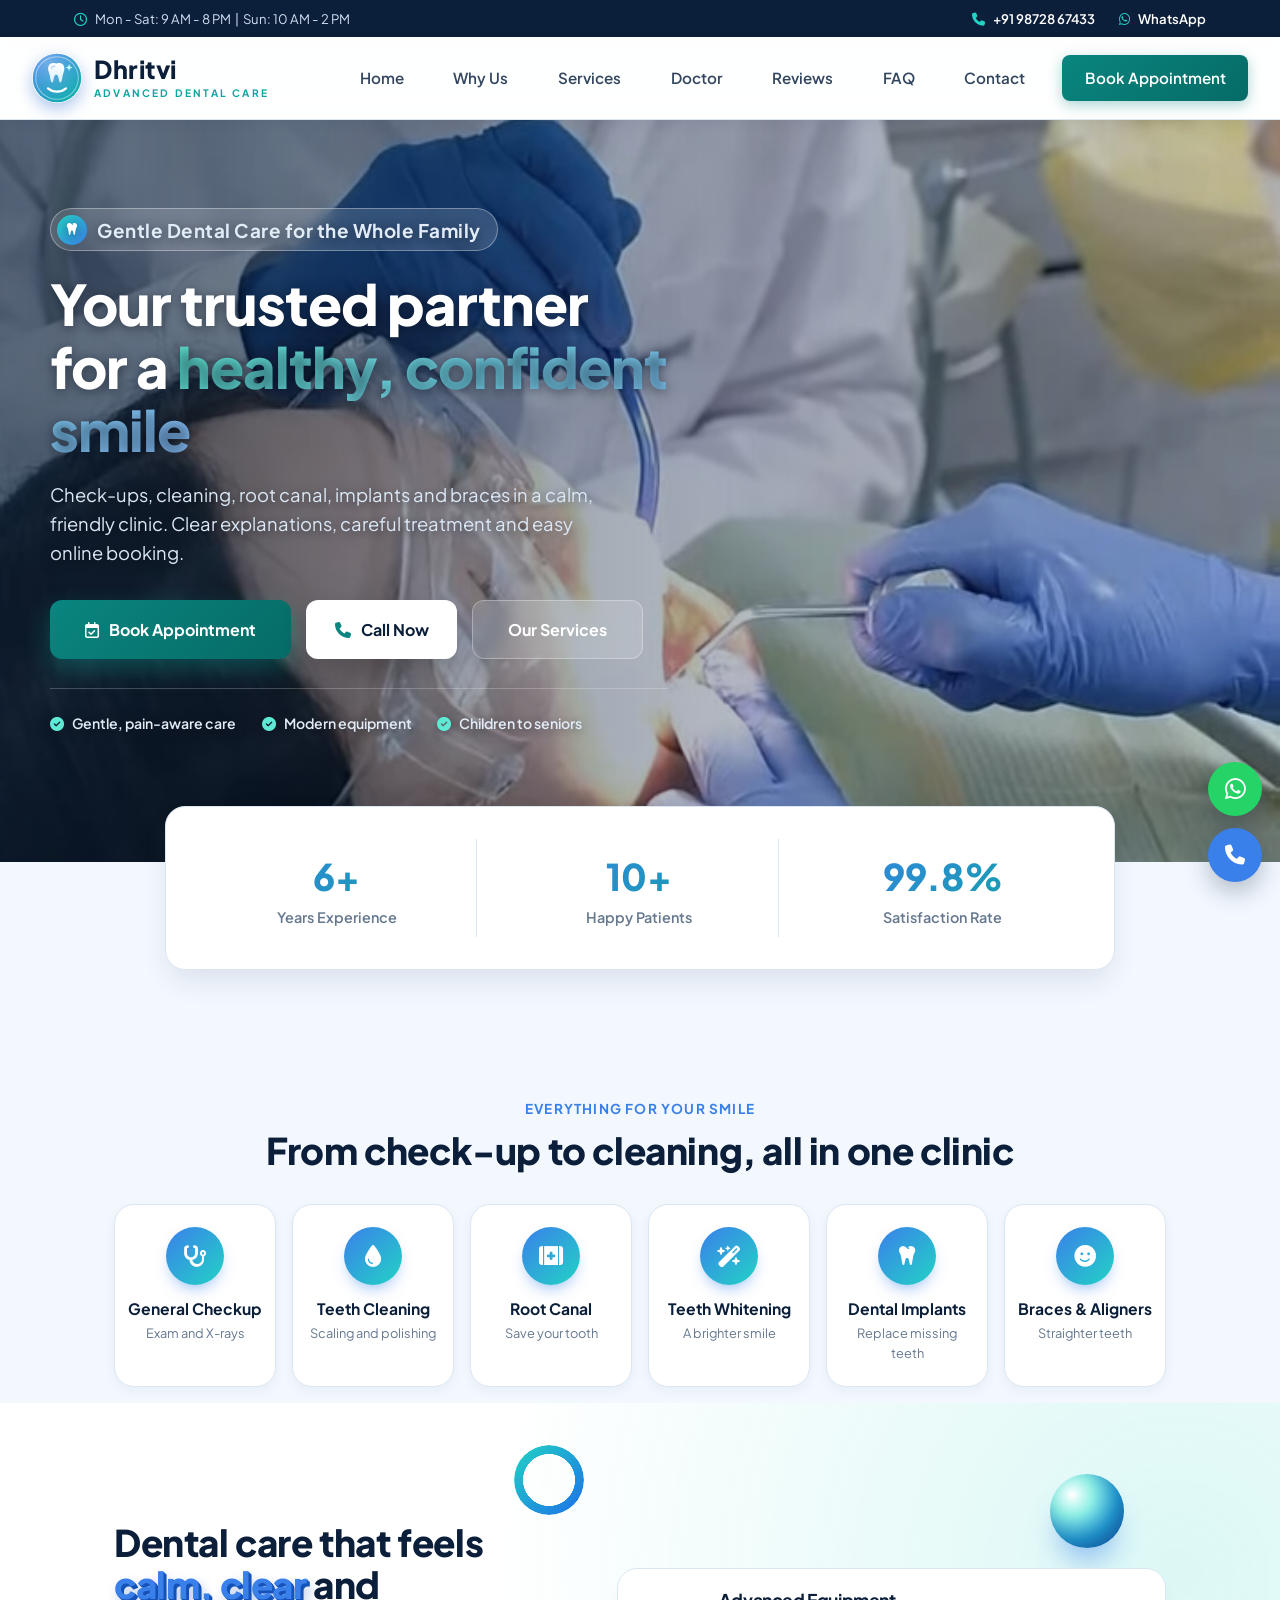
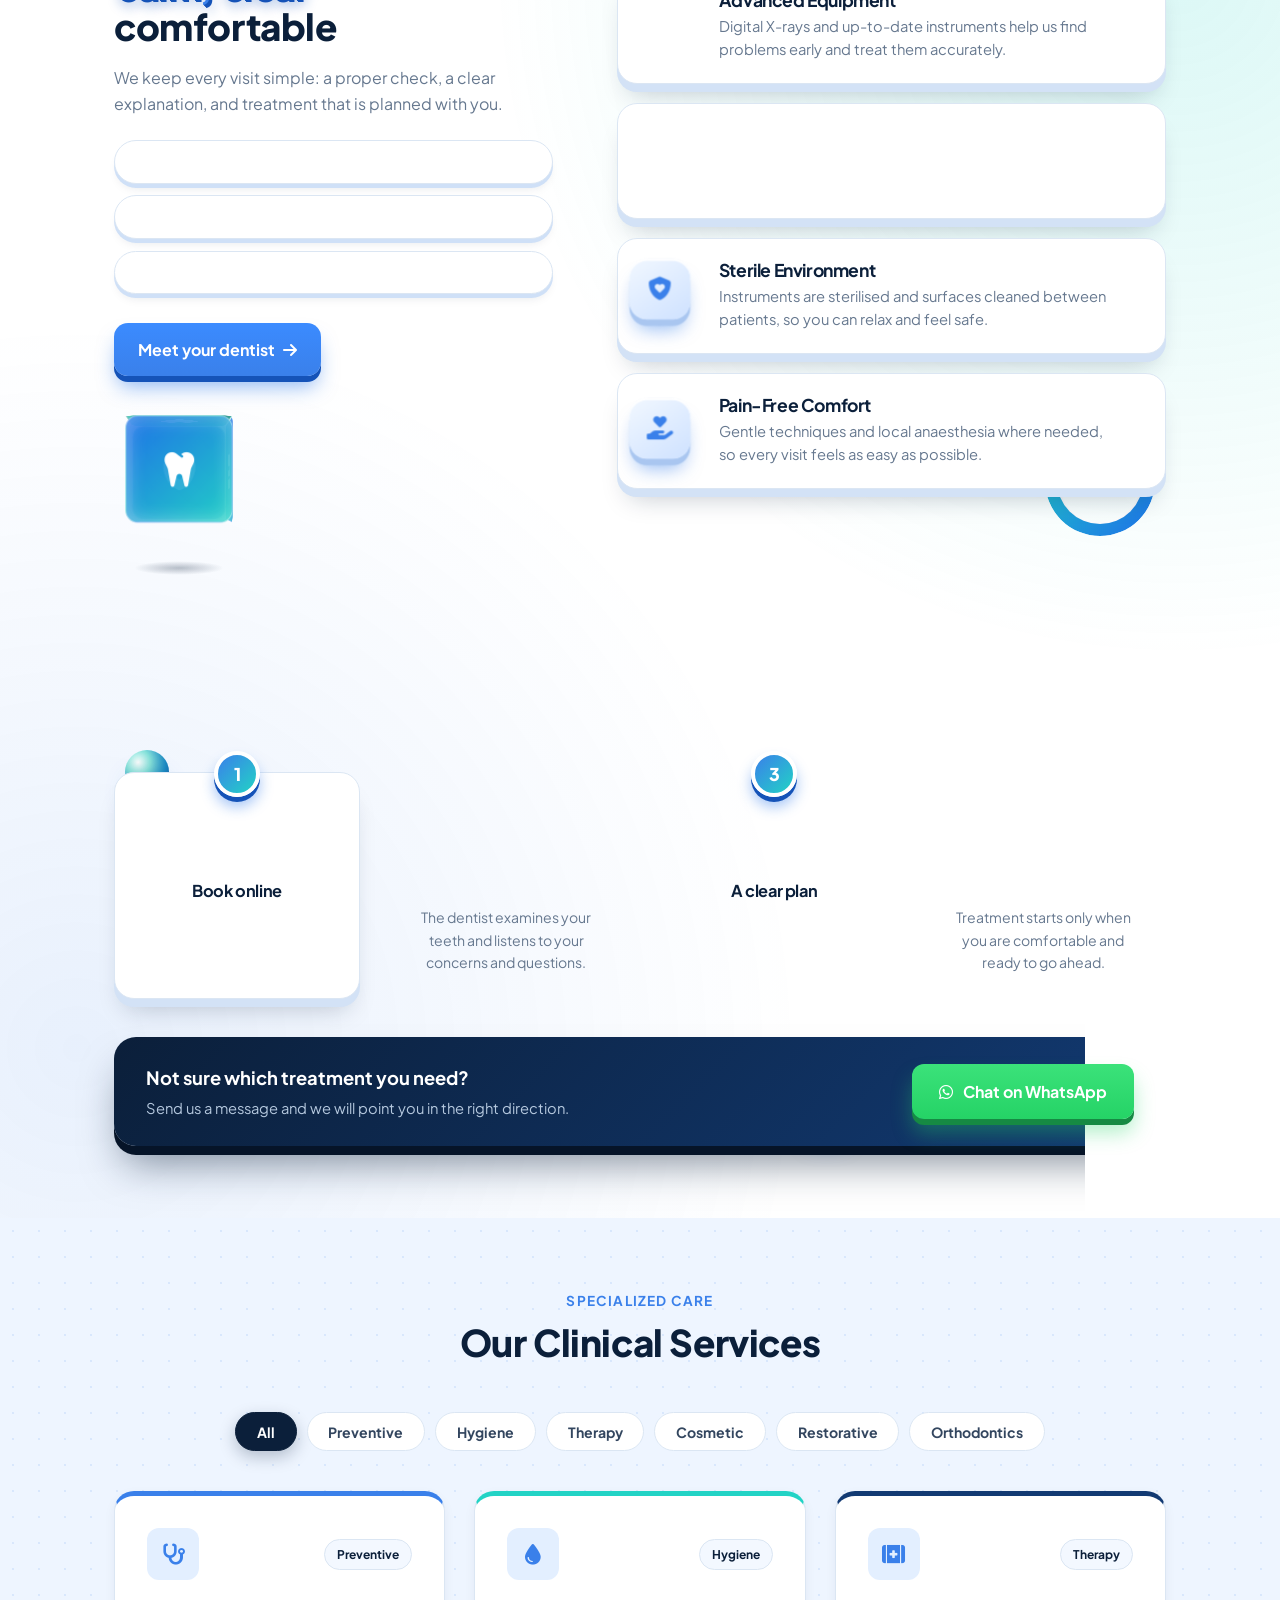
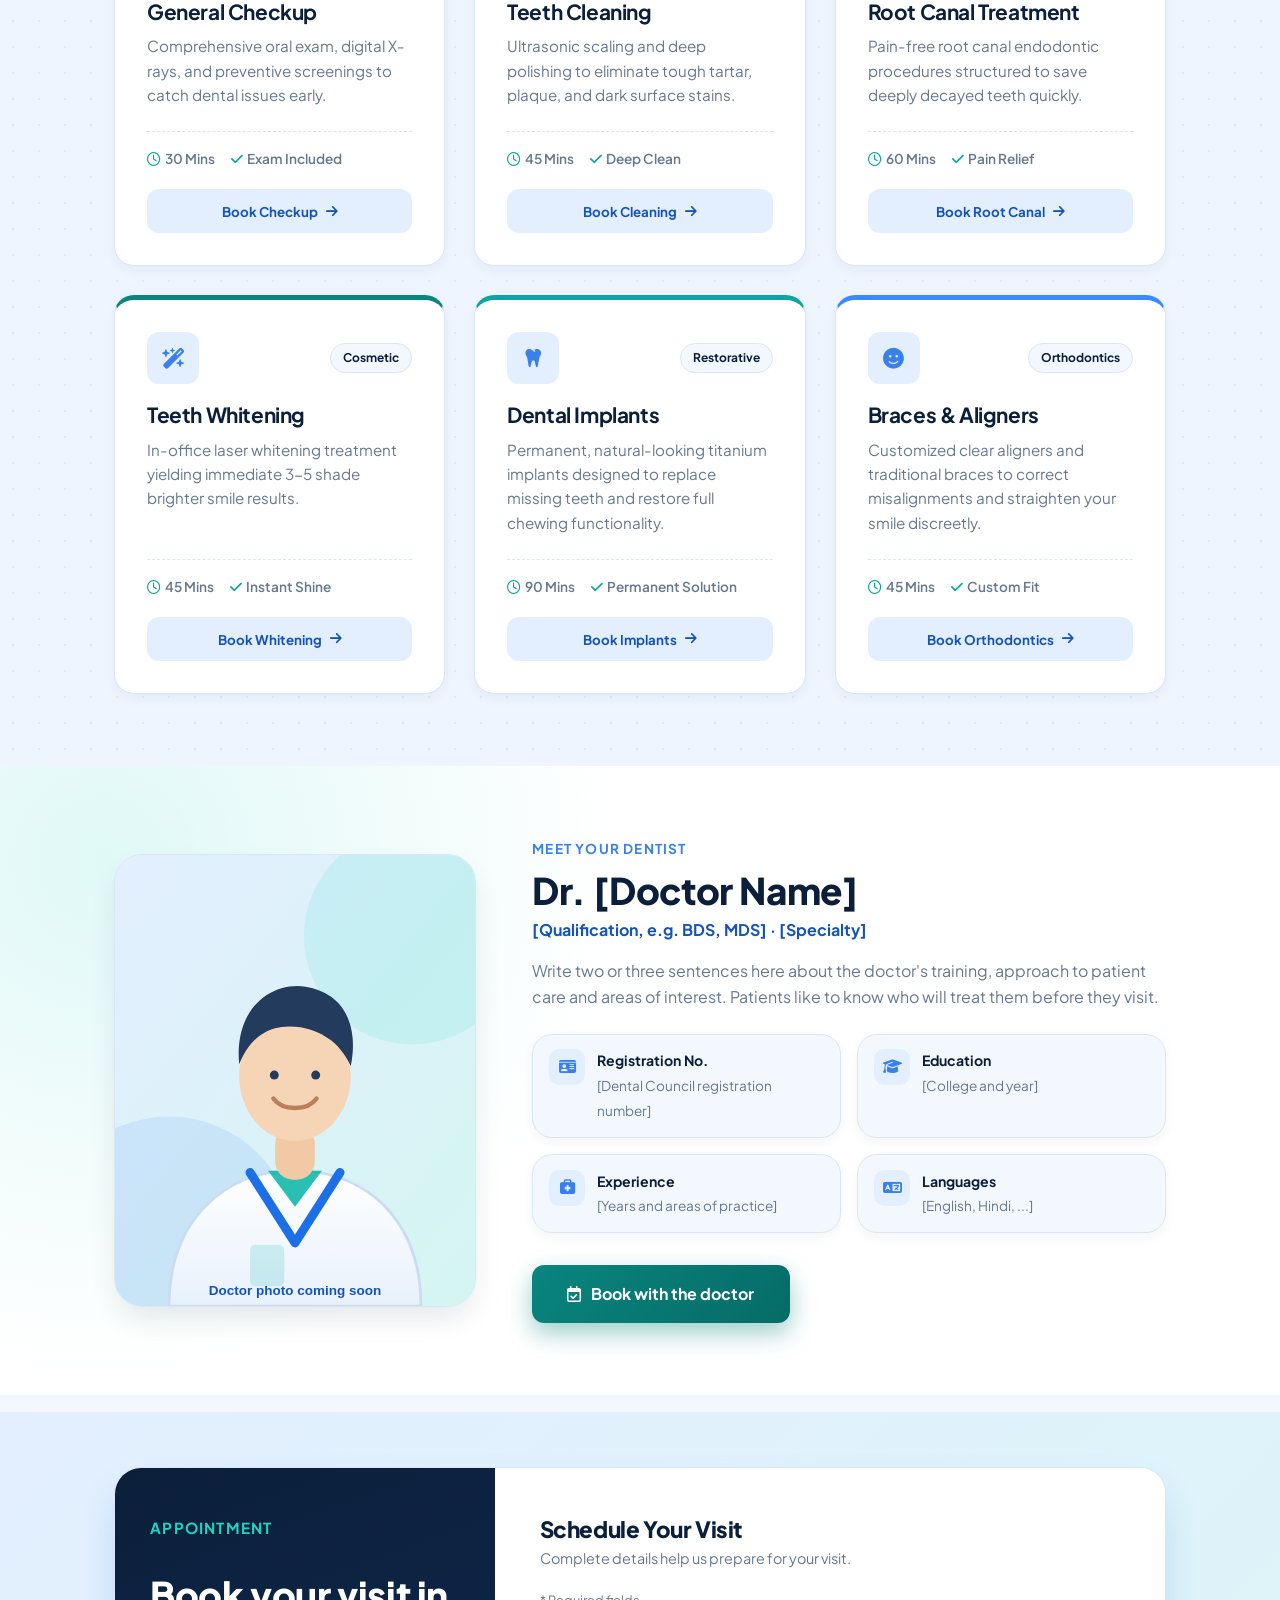
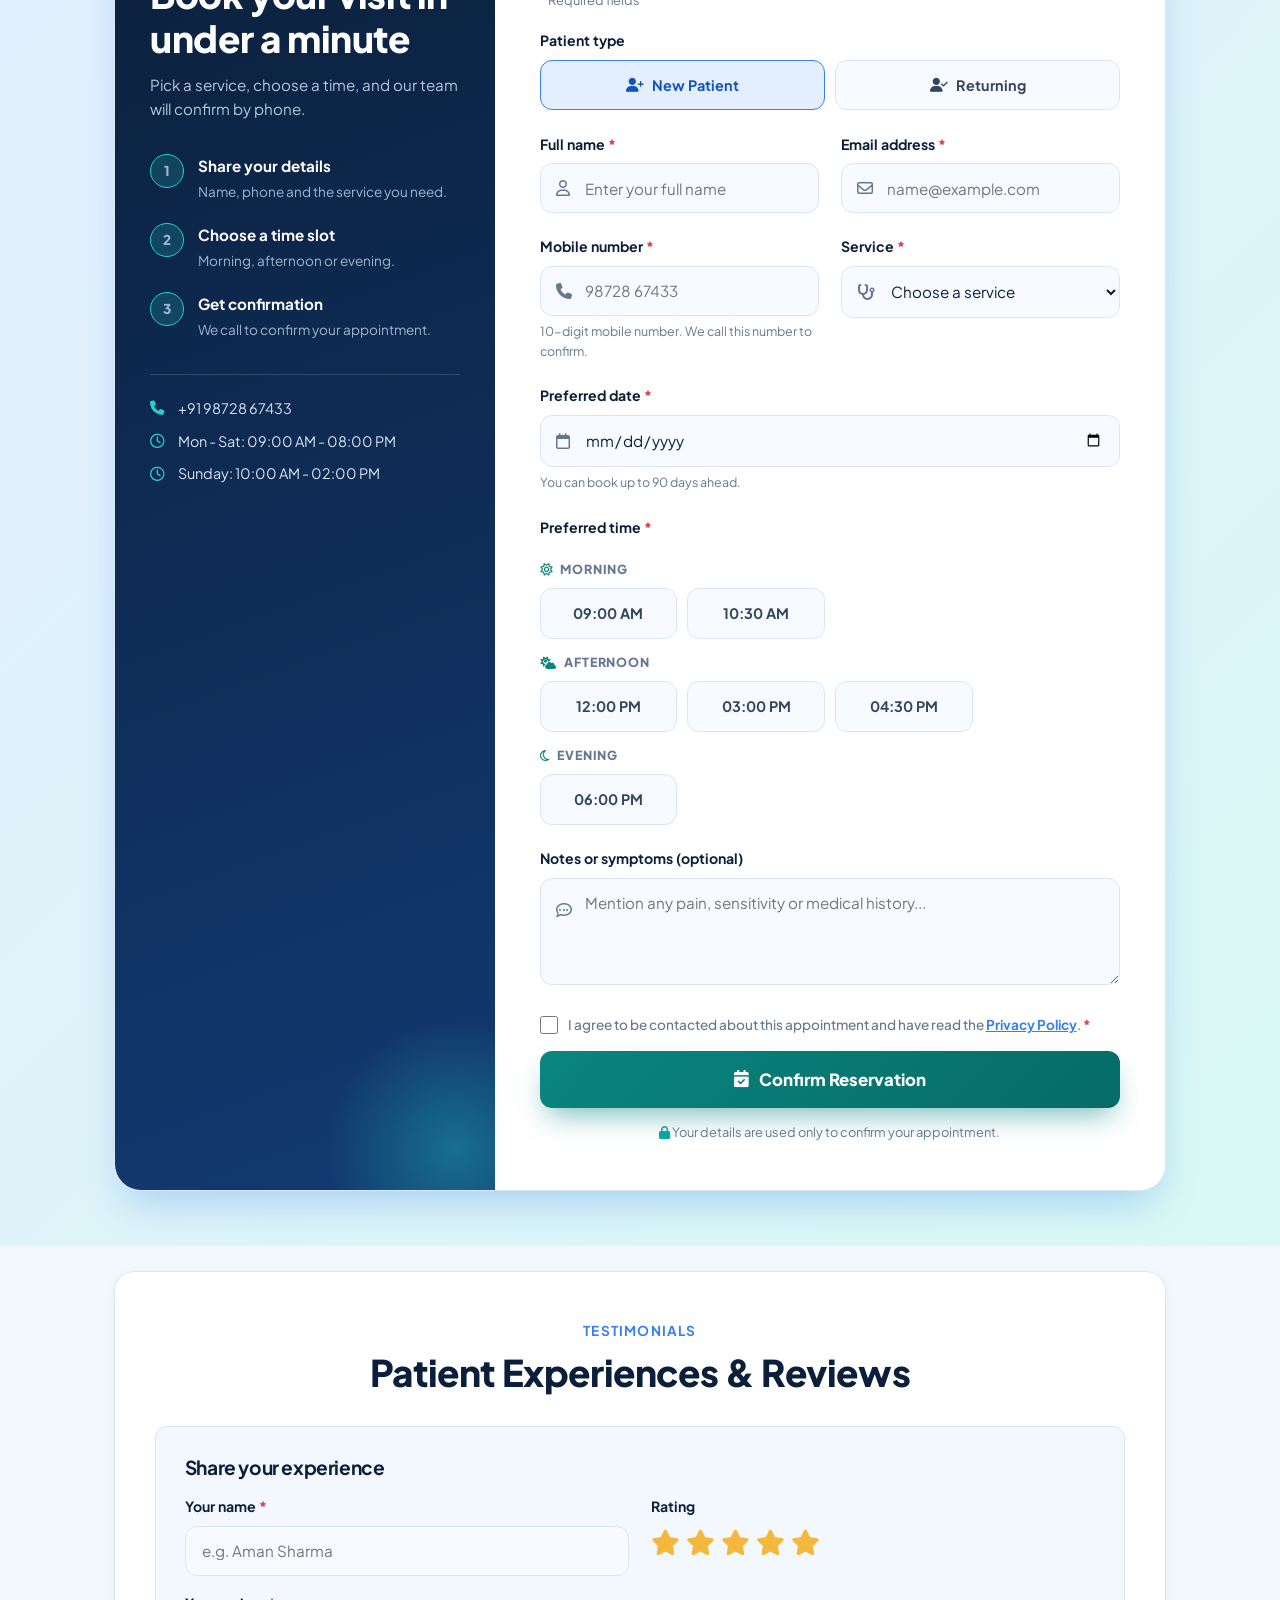
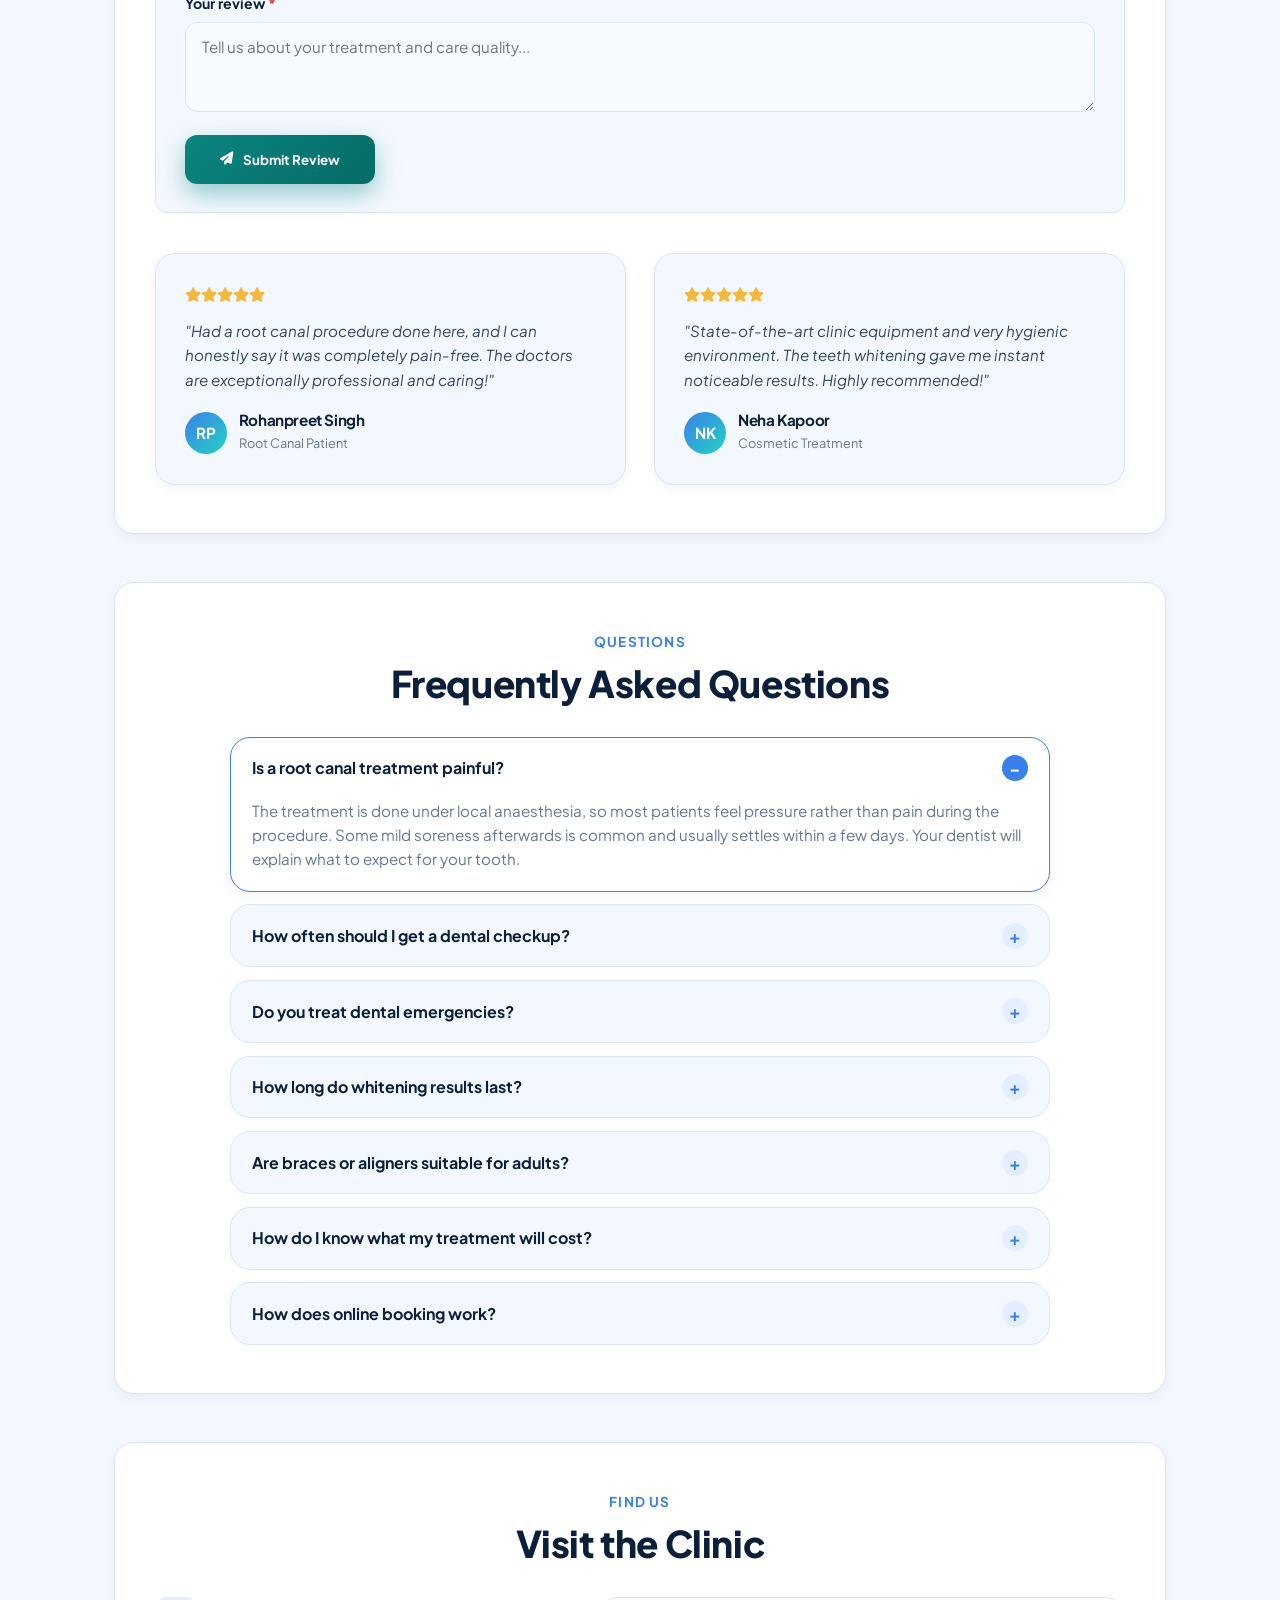
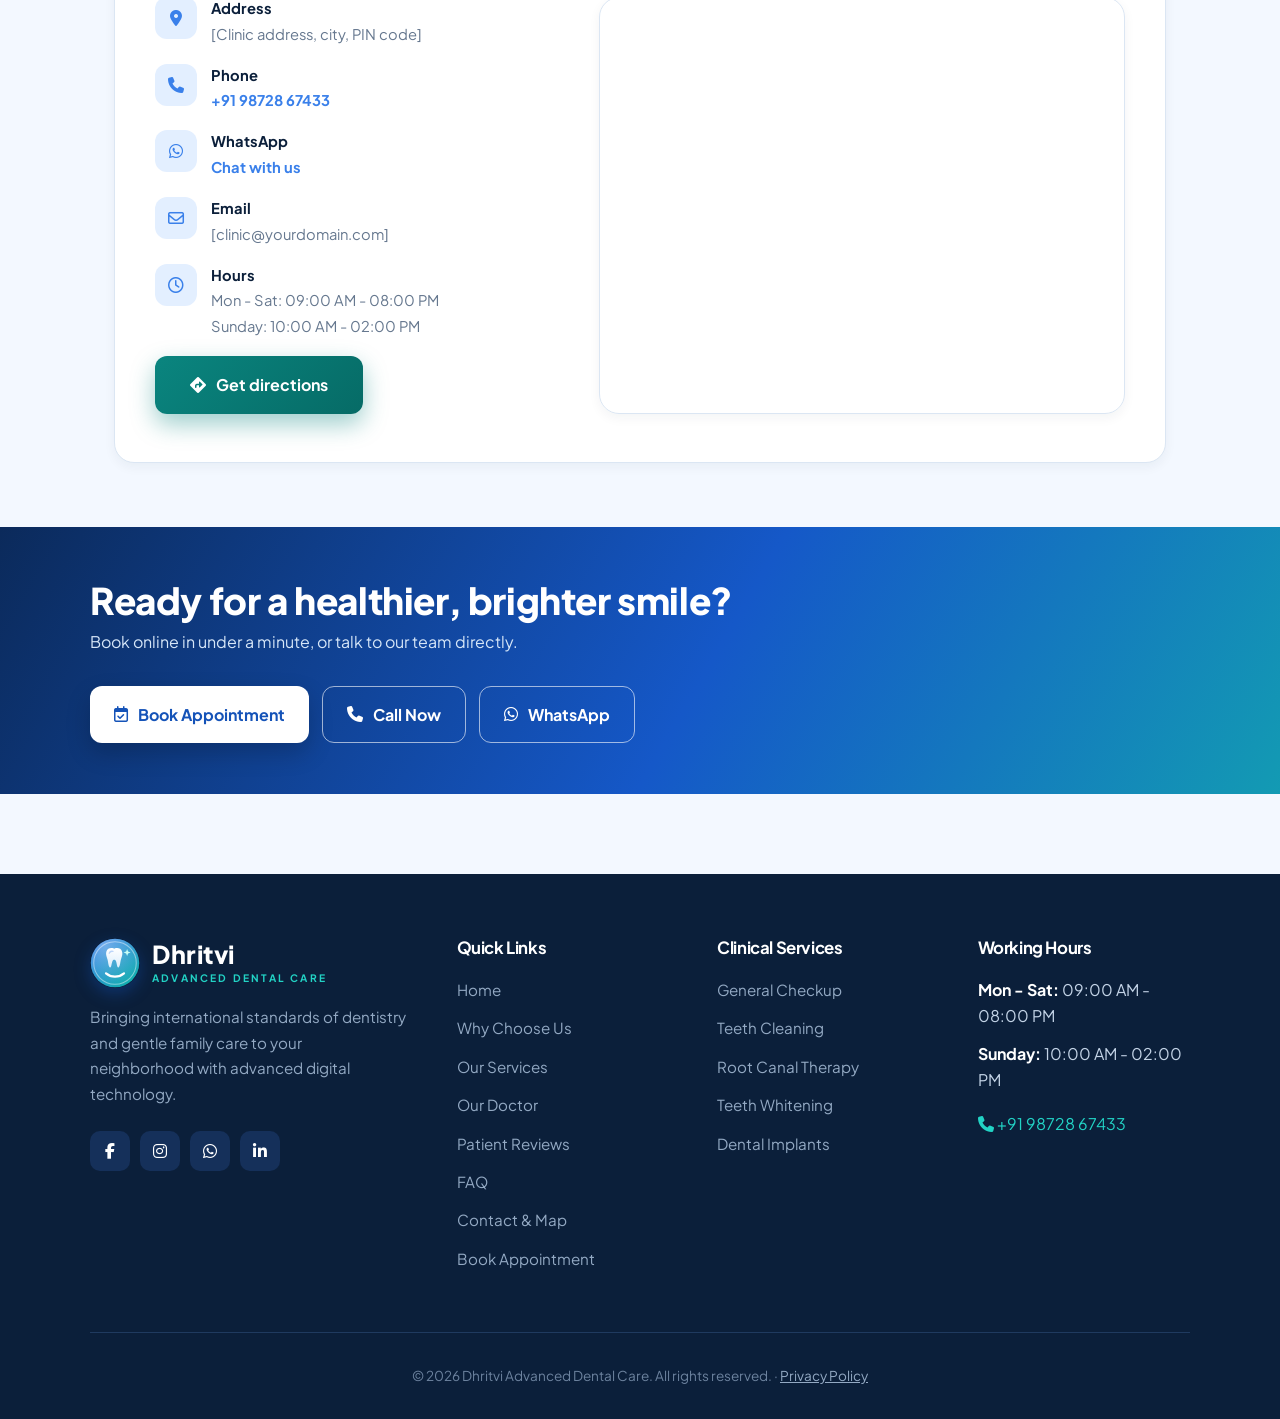
==== commit d558f564: "Update index.html" ====
--- a/index.html
+++ b/index.html
@@ -5,7 +5,8 @@
     <meta charset="UTF-8">
     <meta name="viewport" content="width=device-width, initial-scale=1.0, viewport-fit=cover">
     <title>Dhritvi Advanced Dental Care | Dentist, Root Canal, Implants &amp; Braces</title>
-    <meta name="description"   content="Dhritvi Advanced Dental Care offers gentle, modern dental treatment for the whole family: checkups, cleaning, root canal, whitening, implants and braces. Book online.">
+    <meta name="description"
+        content="Dhritvi Advanced Dental Care offers gentle, modern dental treatment for the whole family: checkups, cleaning, root canal, whitening, implants and braces. Book online.">
     <meta name="theme-color" content="#1d6fe8">
     <meta property="og:title" content="Dhritvi Advanced Dental Care">
     <meta property="og:description" content="Modern dentistry with a gentle touch. Book your appointment online.">
@@ -46,8 +47,23 @@
         rel="stylesheet">
     <link rel="stylesheet" href="https://cdnjs.cloudflare.com/ajax/libs/font-awesome/6.4.0/css/all.min.css">
     <link rel="stylesheet" href="css/01-base.css">
-    
-
+    <link rel="stylesheet" href="css/02-header.css">
+    <link rel="stylesheet" href="css/03-hero.css">
+    <link rel="stylesheet" href="css/04-stats-layout.css">
+    <link rel="stylesheet" href="css/05-why-us.css">
+    <link rel="stylesheet" href="css/06-services.css">
+    <link rel="stylesheet" href="css/07-booking.css">
+    <link rel="stylesheet" href="css/08-reviews-footer.css">
+    <link rel="stylesheet" href="css/09-sections.css">
+    <link rel="stylesheet" href="css/10-hero-extras.css">
+    <link rel="stylesheet" href="css/11-why-us-journey.css">
+    <link rel="stylesheet" href="css/12-mobile-menu.css">
+    <link rel="stylesheet" href="css/13-why-us-3d.css">
+    <link rel="stylesheet" href="css/14-home.css">
+    <link rel="stylesheet" href="css/15-hero-media.css">
+    <link rel="stylesheet" href="css/16-professional.css">
+    <link rel="stylesheet" href="css/17-responsive.css">
+    <link rel="stylesheet" href="css/18-phone-comfort.css">
 </head>
 
 <body>
@@ -56,15 +72,15 @@
    <!-- <div class="emergency-bar">
         <i class="fa-solid fa-triangle-exclamation" aria-hidden="true"></i>
         <span>Severe toothache, swelling or a knocked-out tooth?</span>
-        <a href="#contact" data-call><i class="fa-solid fa-phone" aria-hidden="true"></i> Call us now</a>
+        <a href="tel:+919872867433" data-call><i class="fa-solid fa-phone" aria-hidden="true"></i> Call us now</a>
     </div>-->
 
     <div class="topbar">
         <div class="topbar-inner">
             <span><i class="fa-regular fa-clock" aria-hidden="true"></i> Mon - Sat: 9 AM - 8 PM &nbsp;|&nbsp; Sun: 10 AM - 2 PM</span>
             <span class="topbar-right">
-                <a href="#contact" data-call><i class="fa-solid fa-phone" aria-hidden="true"></i> +91 98728 67433</a>
-                <a href="#" data-wa target="_blank" rel="noopener"><i class="fa-brands fa-whatsapp" aria-hidden="true"></i> WhatsApp</a>
+                <a href="tel:+919872867433" data-call><i class="fa-solid fa-phone" aria-hidden="true"></i> +91 98728 67433</a>
+                <a href="https://wa.me/919872867433?text=Hello%2C%20I%20would%20like%20to%20book%20an%20appointment." data-wa target="_blank" rel="noopener"><i class="fa-brands fa-whatsapp" aria-hidden="true"></i> WhatsApp</a>
             </span>
         </div>
     </div>
@@ -94,7 +110,7 @@
             <!-- Background: dental photo + optional video (see README: images/hero.mp4) -->
             <div class="hero-media" aria-hidden="true">
                 <div class="hero-poster"></div>
-                <video id="heroVideo" muted loop playsinline preload="none" poster="images/hero-poster.jpg">
+                <video id="heroVideo" autoplay muted loop playsinline webkit-playsinline preload="auto" poster="images/hero-poster.jpg">
                     <source src="images/hero.mp4" type="video/mp4">
                     <source src="images/hero.webm" type="video/webm">
                 </video>
@@ -108,7 +124,7 @@
                     <p class="hero-lead">Check-ups, cleaning, root canal, implants and braces in a calm, friendly clinic. Clear explanations, careful treatment and easy online booking.</p>
                     <div class="hero-btns">
                         <a href="#booking" class="btn-primary"><i class="fa-regular fa-calendar-check" aria-hidden="true"></i> Book Appointment</a>
-                        <a href="#contact" class="btn-call" data-call><i class="fa-solid fa-phone" aria-hidden="true"></i> Call Now</a>
+                        <a href="tel:+919872867433" class="btn-call" data-call><i class="fa-solid fa-phone" aria-hidden="true"></i> Call Now</a>
                         <a href="#services" class="btn-secondary">Our Services</a>
                     </div>
                     <ul class="hero-points">
@@ -118,7 +134,8 @@
                     </ul>
                 </div>
 
-                
+               
+               
             </div>
         </section>
 
@@ -259,7 +276,7 @@
                             <strong>Not sure which treatment you need?</strong>
                             <span>Send us a message and we will point you in the right direction.</span>
                         </div>
-                        <a class="btn-primary" data-wa href="#contact" target="_blank" rel="noopener"><i class="fa-brands fa-whatsapp" aria-hidden="true"></i> Chat on WhatsApp</a>
+                        <a class="btn-primary" data-wa href="https://wa.me/919872867433?text=Hello%2C%20I%20would%20like%20to%20book%20an%20appointment." target="_blank" rel="noopener"><i class="fa-brands fa-whatsapp" aria-hidden="true"></i> Chat on WhatsApp</a>
                     </div>
                 </div>
             </section>
@@ -748,12 +765,11 @@
                         </div>
                         <div class="contact-item">
                             <i class="fa-solid fa-phone" aria-hidden="true"></i>
-                            <div><strong>Phone</strong><span><a href="tel:+919876543210" data-call>+91 98765
-                                        43210</a></span></div>
+                            <div><strong>Phone</strong><span><a href="tel:+919872867433" data-call>+91 98728 67433</a></span></div>
                         </div>
                         <div class="contact-item">
                             <i class="fa-brands fa-whatsapp" aria-hidden="true"></i>
-                            <div><strong>WhatsApp</strong><span><a href="#" data-wa target="_blank" rel="noopener">Chat
+                            <div><strong>WhatsApp</strong><span><a href="https://wa.me/919872867433?text=Hello%2C%20I%20would%20like%20to%20book%20an%20appointment." data-wa target="_blank" rel="noopener">Chat
                                         with us</a></span></div>
                         </div>
                         <div class="contact-item">
@@ -780,14 +796,26 @@
             </section>
         </div>
 
-      
+        <section id="cta" class="cta-band" aria-labelledby="cta-title">
+            <div class="cta-inner">
+                <div>
+                    <h2 id="cta-title">Ready for a healthier, brighter smile?</h2>
+                    <p>Book online in under a minute, or talk to our team directly.</p>
+                </div>
+                <div class="cta-actions">
+                    <a href="#booking" class="btn-light"><i class="fa-regular fa-calendar-check" aria-hidden="true"></i> Book Appointment</a>
+                    <a href="tel:+919872867433" class="btn-outline-light" data-call><i class="fa-solid fa-phone" aria-hidden="true"></i> Call Now</a>
+                    <a href="https://wa.me/919872867433?text=Hello%2C%20I%20would%20like%20to%20book%20an%20appointment." class="btn-outline-light" data-wa target="_blank" rel="noopener"><i class="fa-brands fa-whatsapp" aria-hidden="true"></i> WhatsApp</a>
+                </div>
+            </div>
+        </section>
 </main>
 
     <!-- Floating call and WhatsApp buttons (numbers are set in js/settings.js) -->
     <div class="float-actions">
-        <a class="float-btn float-wa" data-wa href="#contact" target="_blank" rel="noopener"
+        <a class="float-btn float-wa" data-wa href="https://wa.me/919872867433?text=Hello%2C%20I%20would%20like%20to%20book%20an%20appointment." target="_blank" rel="noopener"
             aria-label="Chat on WhatsApp"><i class="fa-brands fa-whatsapp" aria-hidden="true"></i></a>
-        <a class="float-btn float-call" data-call href="#contact" aria-label="Call the clinic"><i
+        <a class="float-btn float-call" data-call href="tel:+919872867433" aria-label="Call the clinic"><i
                 class="fa-solid fa-phone"></i></a>
     </div>
 
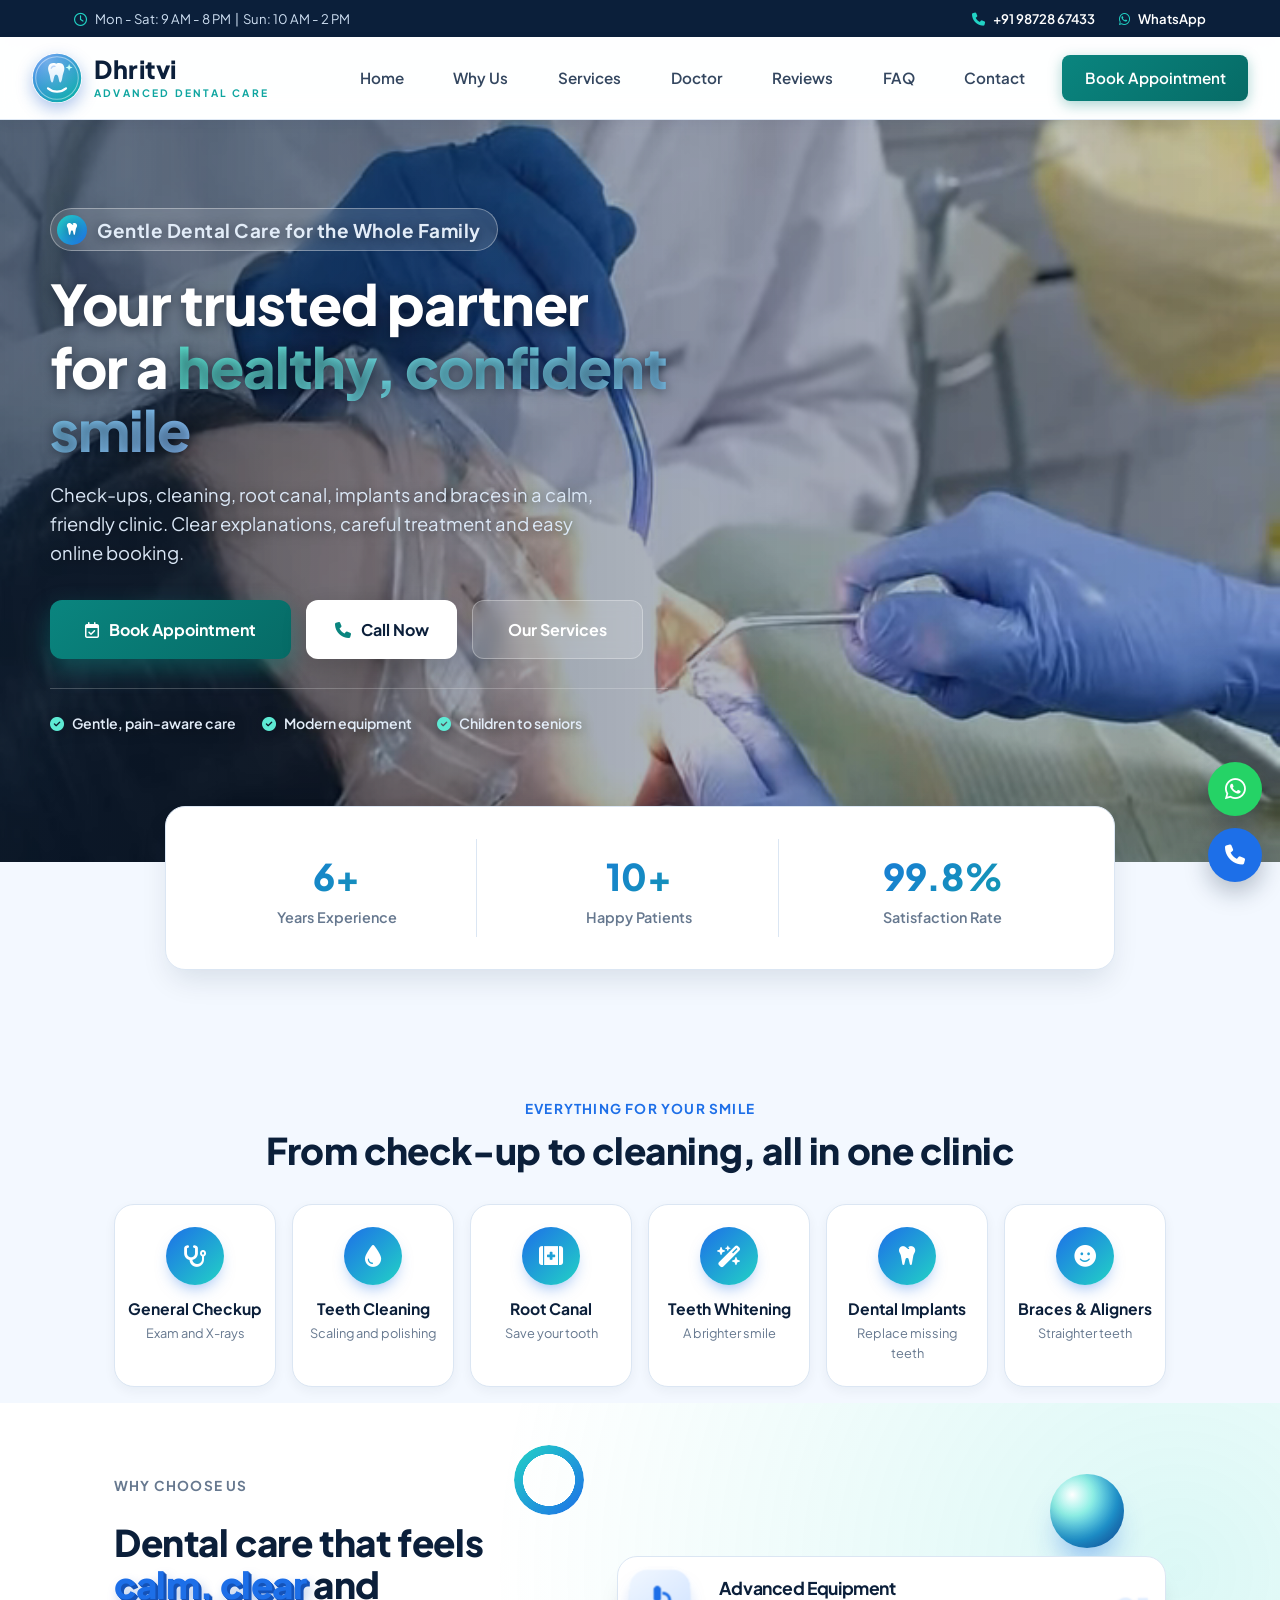
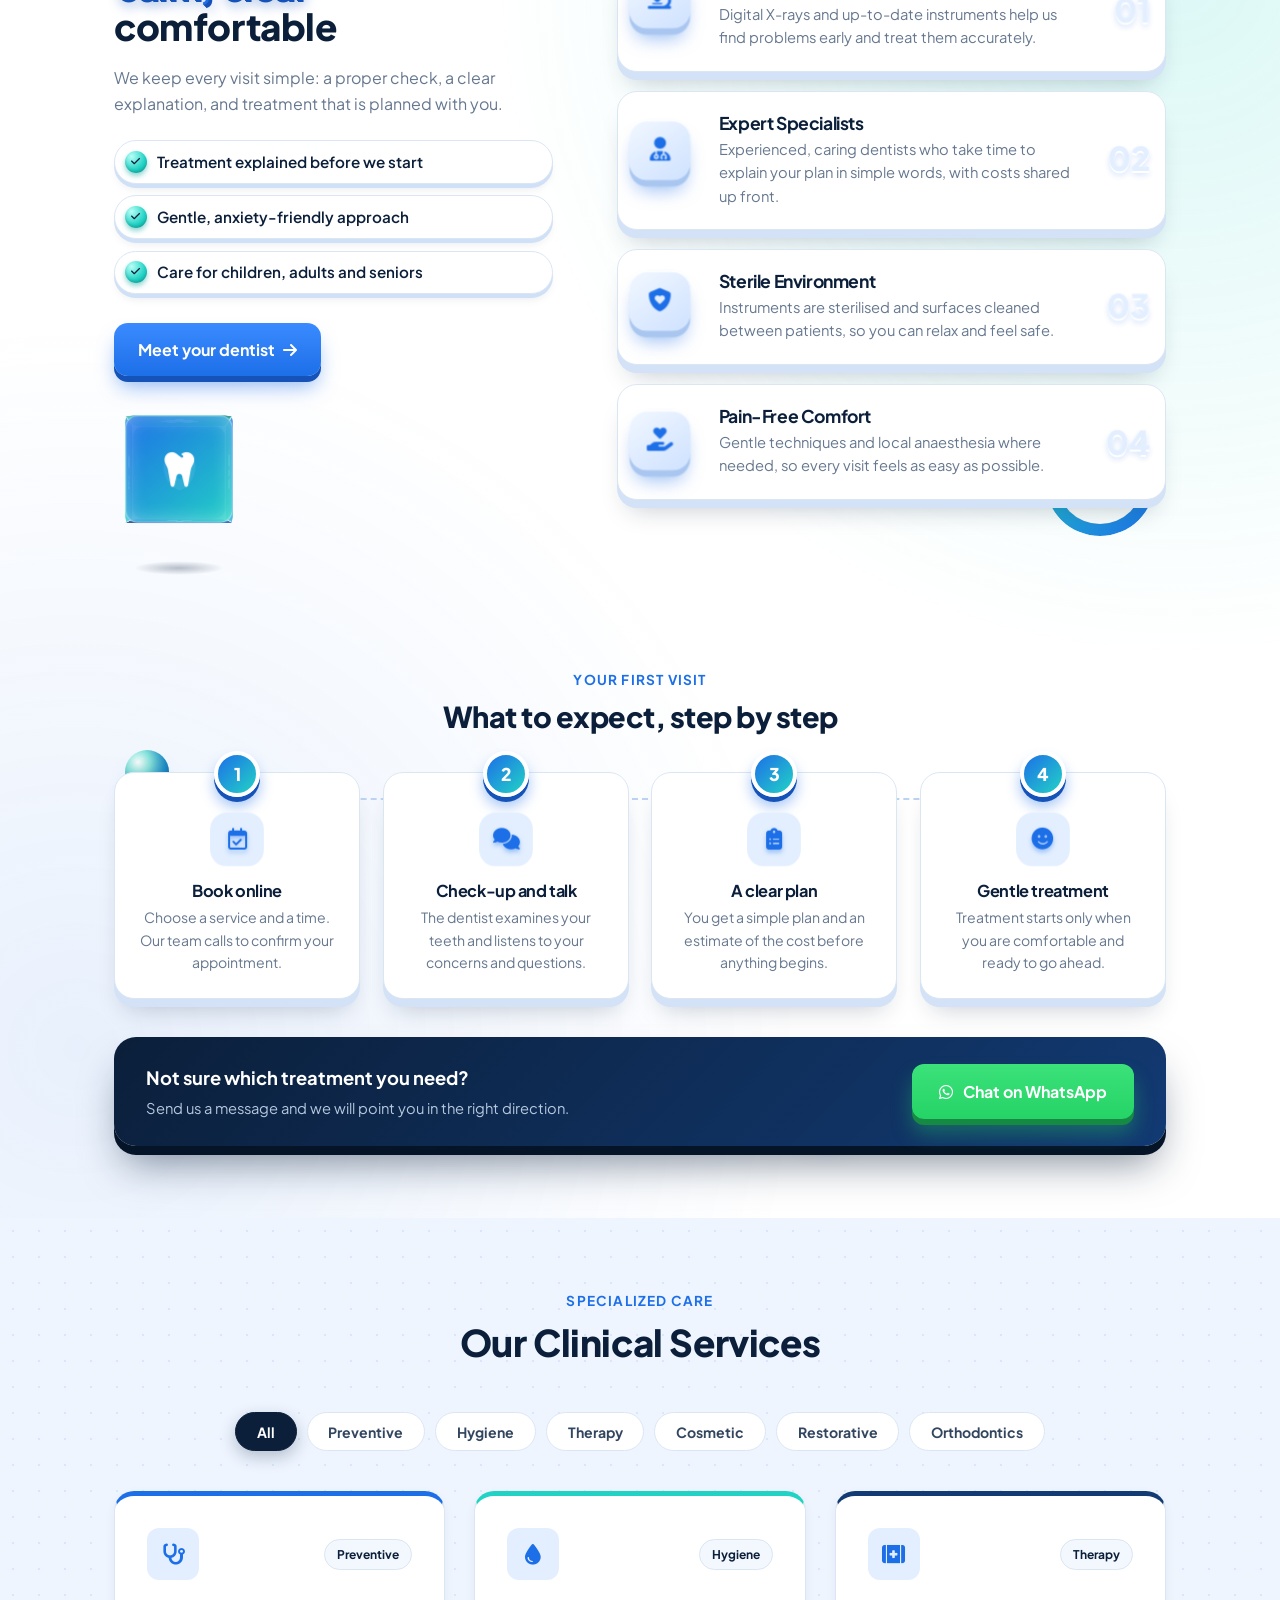
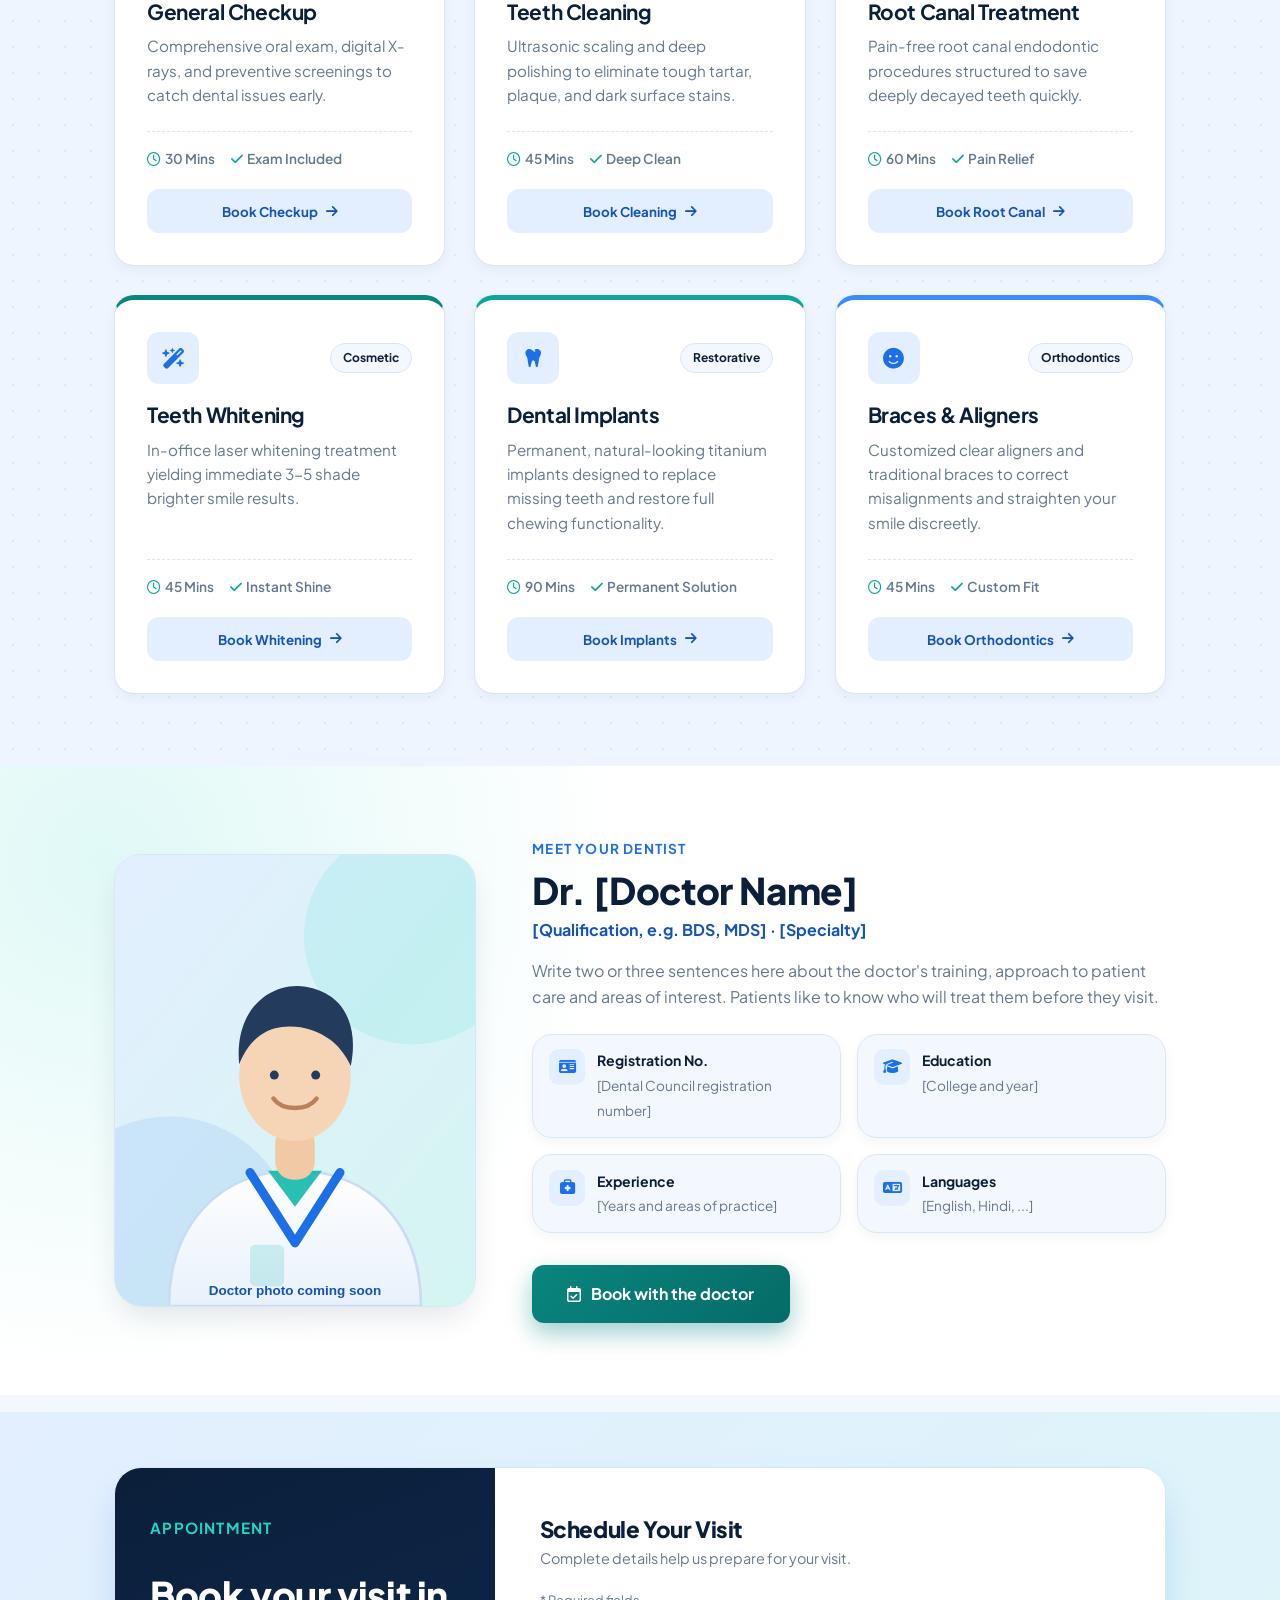
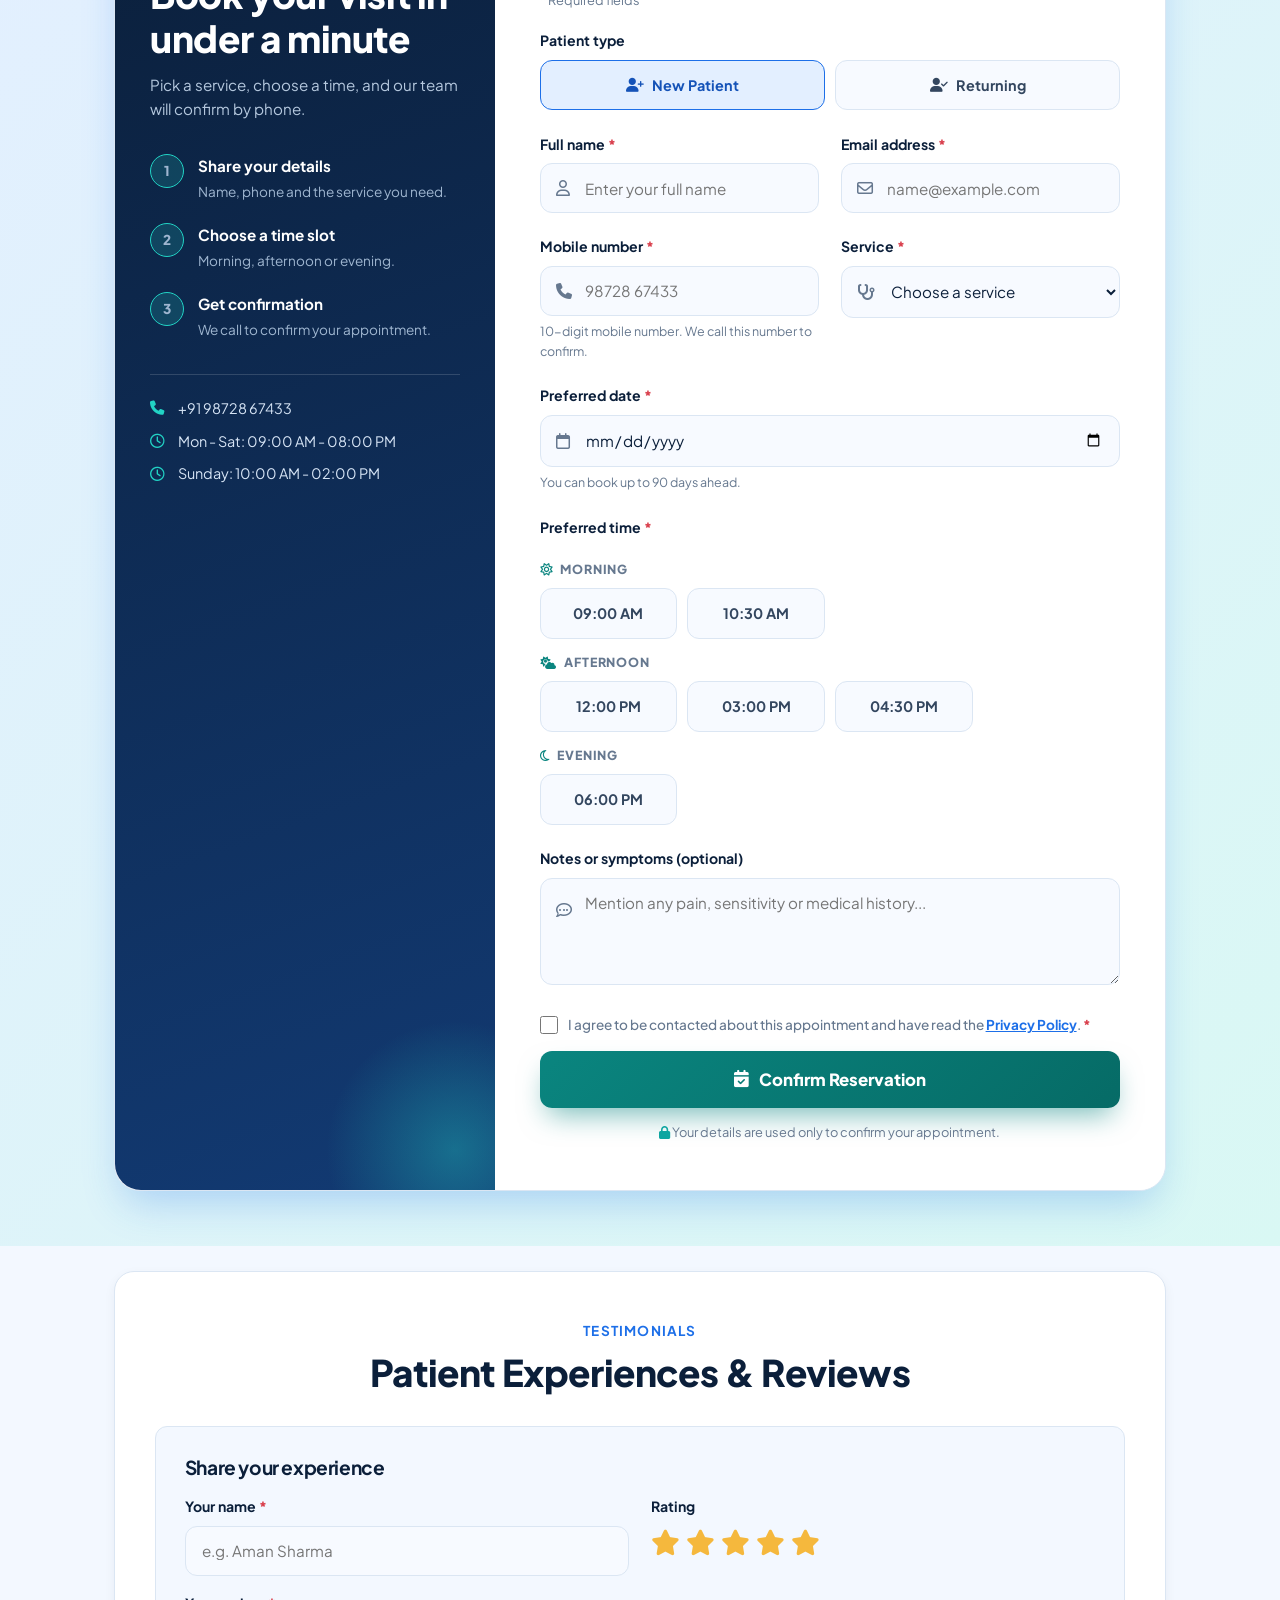
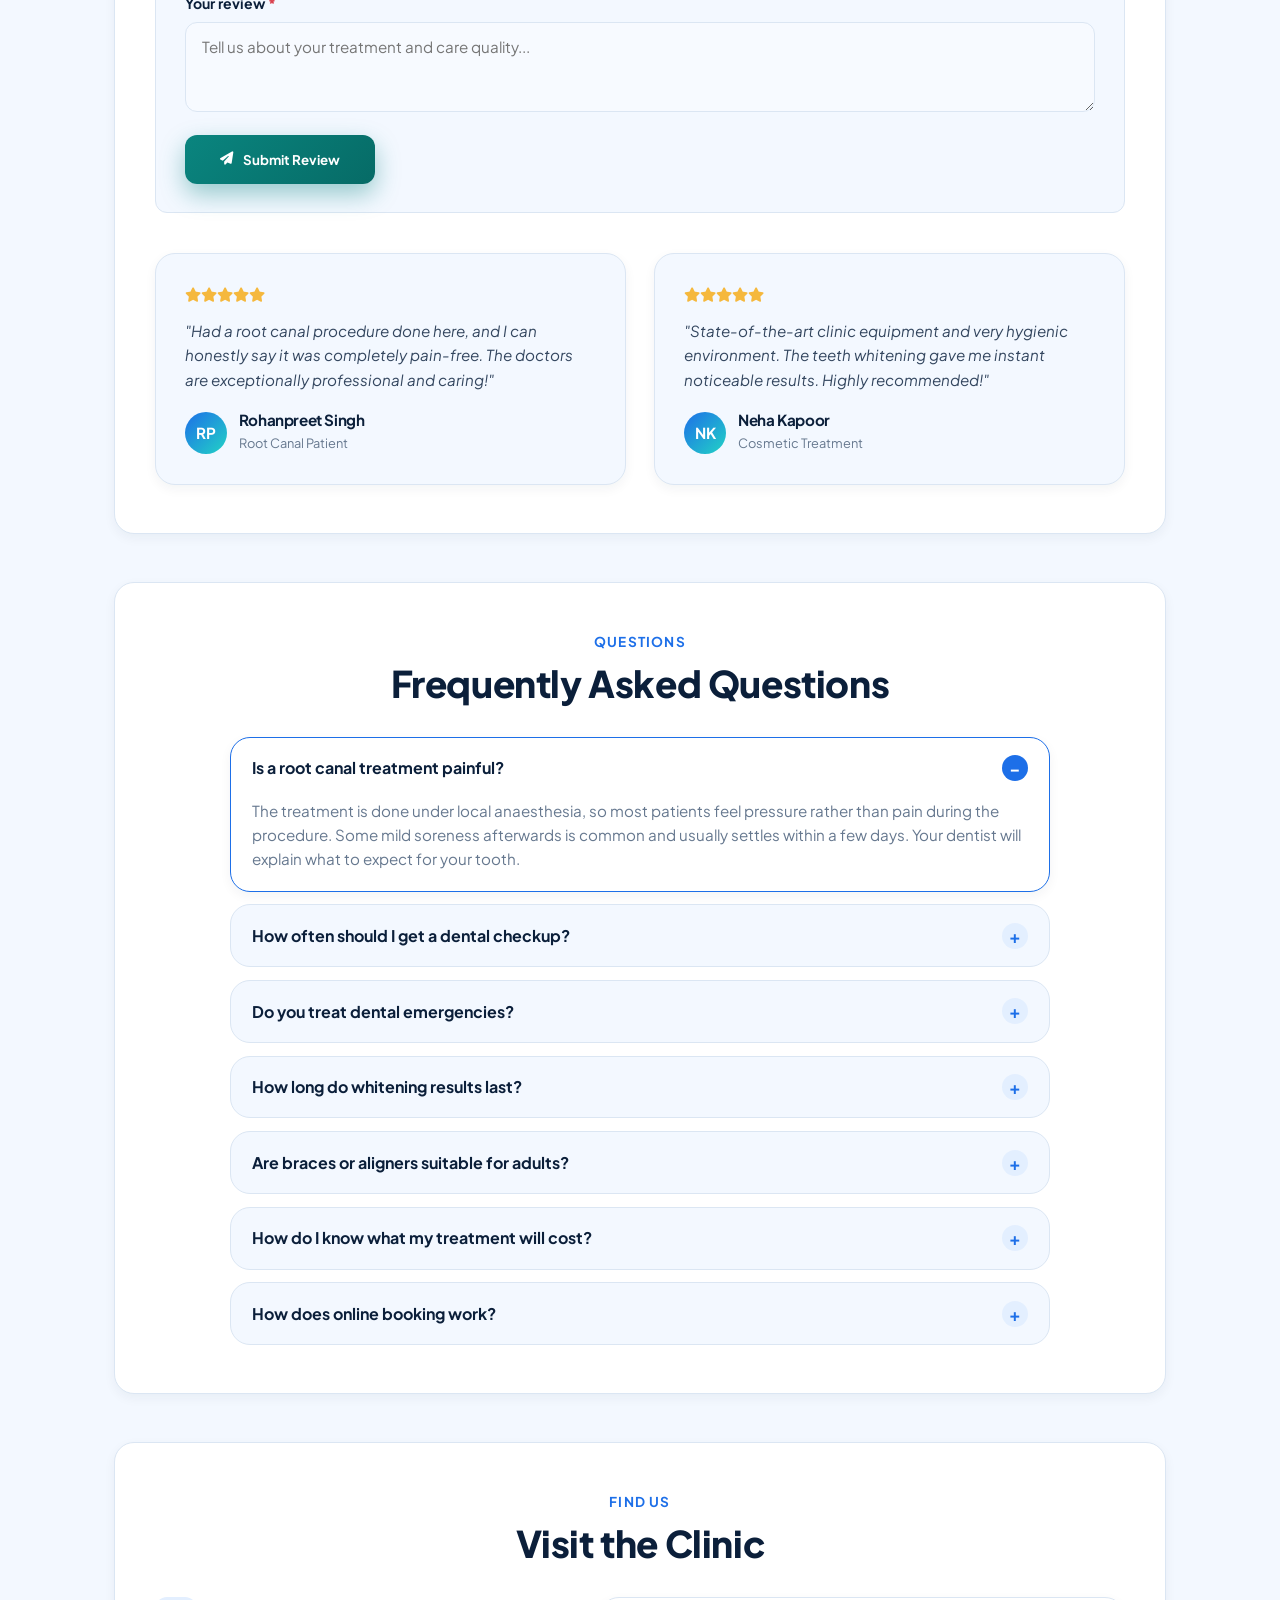
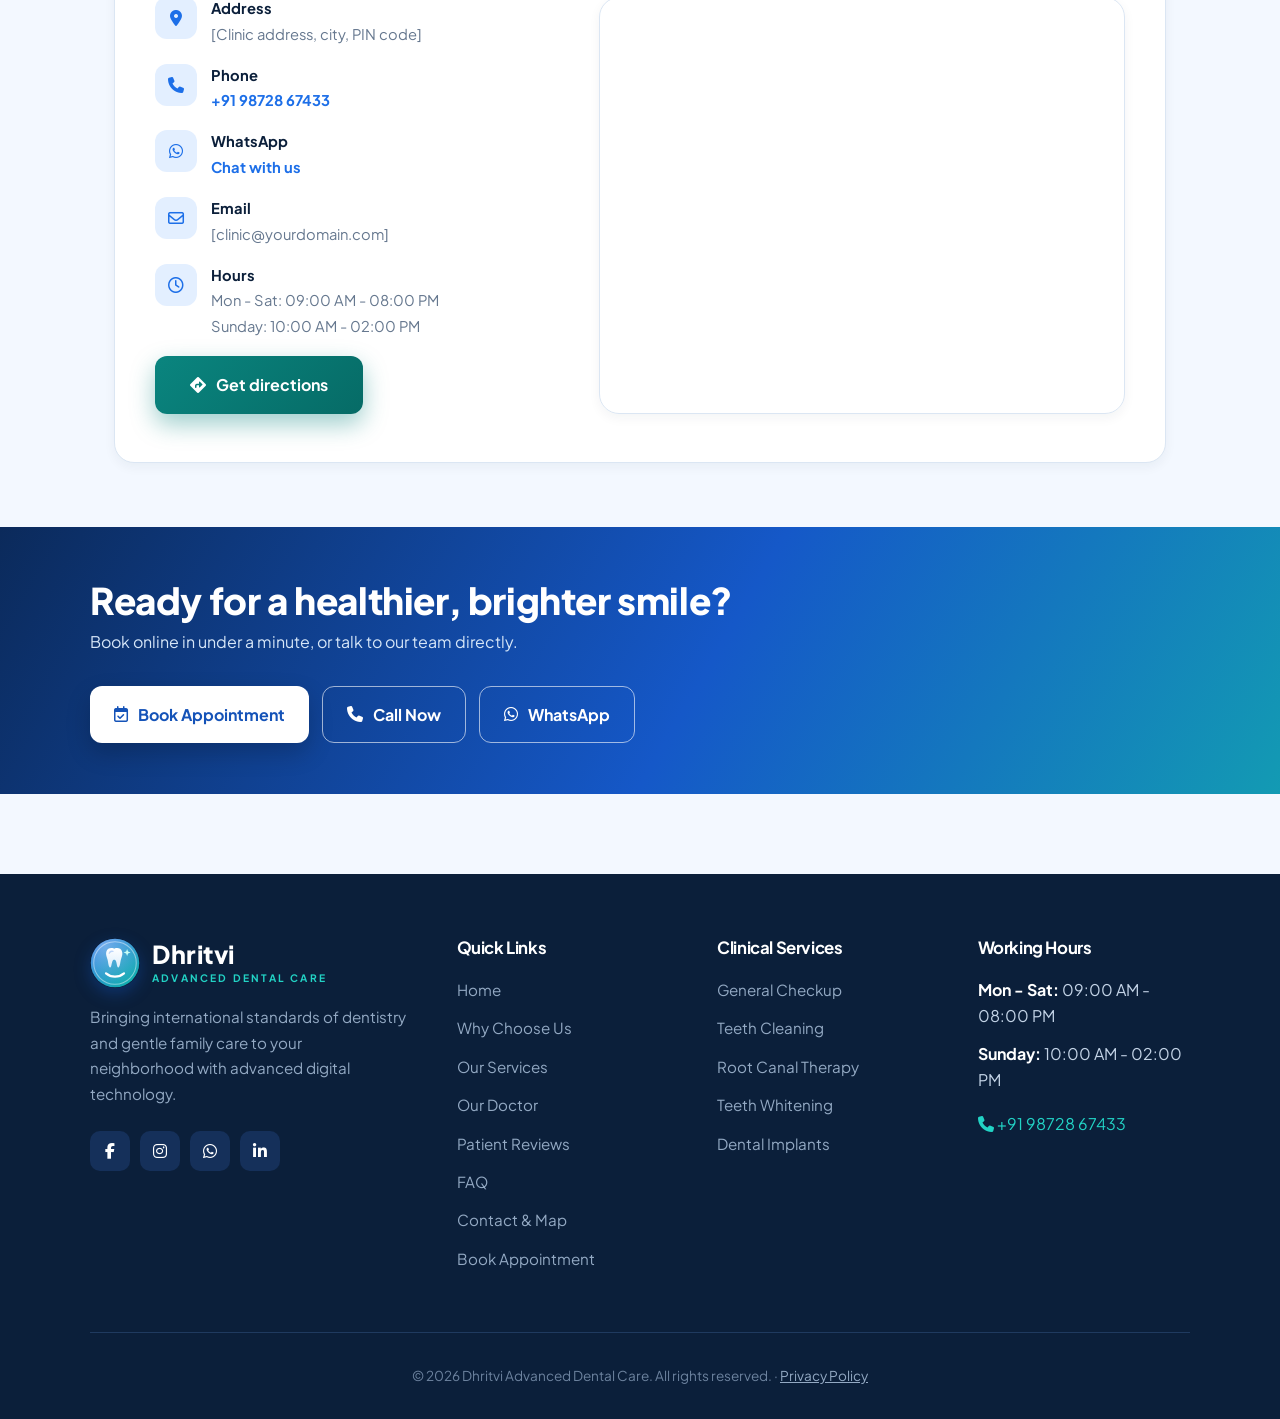
==== commit 34ff88b4: "Update index.html" ====
--- a/index.html
+++ b/index.html
@@ -654,7 +654,9 @@
                         <textarea id="reviewComment" name="reviewComment" rows="3" minlength="10" maxlength="400"
                             placeholder="Tell us about your treatment and care quality..." required></textarea>
                     </div>
-                    <button type="submit" class="btn-primary"><i class="fa-solid fa-paper-plane" aria-hidden="true"></i> Submit Review</button>
+                    <input type="text" name="website" class="hp" tabindex="-1" autocomplete="off" aria-hidden="true">
+                     <button type="submit" class="btn-primary"><i class="fa-solid fa-paper-plane" aria-hidden="true"></i> Submit Review</button>
+                        <p id="reviewNote" class="review-note" role="status" aria-live="polite"></p>
                 </form>
 
                 <div id="reviewsContainer" class="reviews-grid">
--- a/css/01-base.css
+++ b/css/01-base.css
@@ -7,7 +7,7 @@
    Ice   = soft backgrounds           (#f3f8ff / #e3efff)
 */
 :root {
-    --primary: #3a80ea;
+    --primary: #1d6fe8;
     --primary-dark: #1553b8;
     --primary-light: #e3efff;
     --accent: #22d3c5;
@@ -42,2267 +42,3 @@
     overflow-x: hidden;
 }
 
-/* Site header and desktop navigation */
-/* Site Header */
-.site-header {
-    background-color: rgba(255, 255, 255, 0.92);
-    backdrop-filter: blur(12px);
-    padding: 1rem 2rem;
-    display: flex;
-    justify-content: space-between;
-    align-items: center;
-    position: sticky;
-    top: 0;
-    z-index: 1000;
-    box-shadow: var(--shadow-sm);
-    border-bottom: 1px solid rgba(219, 230, 243, 0.9);
-}
-
-.brand-container { display: flex; align-items: center; gap: 12px; }
-
-.brand-logo {
-    width: 44px;
-    height: 44px;
-    background: linear-gradient(135deg, var(--primary), var(--accent));
-    border-radius: 12px;
-    display: flex;
-    align-items: center;
-    justify-content: center;
-    color: white;
-    font-size: 1.3rem;
-    box-shadow: 0 4px 12px rgba(29, 111, 232, 0.3);
-    transition: transform 0.3s ease;
-}
-
-.brand-container:hover .brand-logo { transform: rotate(-8deg) scale(1.05); }
-
-.brand-title {
-    font-size: 1.35rem;
-    font-weight: 800;
-    color: var(--secondary);
-    letter-spacing: -0.5px;
-}
-
-.brand-title span { color: var(--primary); }
-
-.nav-links { display: flex; align-items: center; gap: 1.5rem; }
-
-.nav-links a {
-    position: relative;
-    color: var(--text-main);
-    text-decoration: none;
-    font-weight: 600;
-    font-size: 0.95rem;
-    padding: 0.5rem 0.8rem;
-    border-radius: 8px;
-    transition: all 0.3s cubic-bezier(0.4, 0, 0.2, 1);
-}
-
-.nav-links a:not(.nav-cta):hover {
-    color: var(--primary-dark);
-    background-color: var(--primary-light);
-}
-
-.nav-links a:not(.nav-cta)::after {
-    content: '';
-    position: absolute;
-    bottom: 2px;
-    left: 50%;
-    width: 0;
-    height: 2.5px;
-    background: linear-gradient(90deg, var(--primary), var(--accent));
-    border-radius: 4px;
-    transition: all 0.3s cubic-bezier(0.4, 0, 0.2, 1);
-    transform: translateX(-50%);
-}
-
-.nav-links a:not(.nav-cta):hover::after { width: 70%; }
-
-/* Coral CTA stands out against the blue/navy */
-.nav-cta {
-    background: linear-gradient(135deg, var(--cta), var(--cta-dark));
-    color: white !important;
-    padding: 0.65rem 1.4rem !important;
-    border-radius: var(--radius-md);
-    box-shadow: 0 4px 14px rgba(10, 133, 127, 0.35);
-    transition: all 0.3s cubic-bezier(0.4, 0, 0.2, 1) !important;
-}
-
-.nav-cta:hover {
-    transform: translateY(-3px) scale(1.03);
-    box-shadow: 0 8px 22px rgba(10, 133, 127, 0.5);
-}
-
-/* Hero section and main buttons */
-/* Hero */
-.hero {
-    background: linear-gradient(180deg, rgba(11, 31, 58, 0.82) 0%, rgba(11, 31, 58, 0.68) 100%),
-                url('https://images.unsplash.com/photo-1629909613654-28e377c37b09?auto=format&fit=crop&q=80&w=1920') center/cover no-repeat;
-    padding: 7rem 2rem 8rem 2rem;
-    text-align: center;
-    position: relative;
-    display: flex;
-    justify-content: center;
-    align-items: center;
-}
-
-.hero-glass-card {
-    background: rgba(255, 255, 255, 0.12);
-    backdrop-filter: blur(16px);
-    -webkit-backdrop-filter: blur(16px);
-    border: 1px solid rgba(255, 255, 255, 0.25);
-    padding: 3.5rem 2.5rem;
-    border-radius: 28px;
-    max-width: 850px;
-    box-shadow: 0 30px 60px rgba(0, 0, 0, 0.35);
-    transition: transform 0.4s ease, border-color 0.4s ease;
-}
-
-.hero-glass-card:hover { border-color: rgba(255, 255, 255, 0.45); transform: translateY(-4px); }
-
-.hero-badge {
-    display: inline-flex;
-    align-items: center;
-    gap: 8px;
-    background: rgba(34, 211, 197, 0.18);
-    color: #7ff0e6;
-    padding: 0.45rem 1.2rem;
-    border-radius: 50px;
-    font-size: 0.88rem;
-    font-weight: 700;
-    margin-bottom: 1.5rem;
-    border: 1px solid rgba(34, 211, 197, 0.45);
-    letter-spacing: 0.5px;
-}
-
-.hero h1 {
-    font-size: 3.4rem;
-    font-weight: 800;
-    color: #ffffff;
-    line-height: 1.15;
-    margin: 0 auto 1.2rem auto;
-    letter-spacing: -1px;
-    text-shadow: 0 2px 10px rgba(0, 0, 0, 0.2);
-}
-
-.hero h1 span {
-    background: linear-gradient(135deg, #5eead4, #7cb4ff);
-    -webkit-background-clip: text;
-    background-clip: text;
-    -webkit-text-fill-color: transparent;
-}
-
-.hero p {
-    font-size: 1.18rem;
-    color: #e2ecf8;
-    max-width: 640px;
-    margin: 0 auto 2.5rem auto;
-}
-
-.hero-btns { display: flex; justify-content: center; gap: 1.2rem; flex-wrap: wrap; }
-
-.btn-primary {
-    background: linear-gradient(135deg, var(--cta), var(--cta-dark));
-    color: white;
-    padding: 1rem 2.2rem;
-    font-weight: 700;
-    text-decoration: none;
-    border: none;
-    cursor: pointer;
-    border-radius: var(--radius-md);
-    box-shadow: 0 10px 25px rgba(10, 133, 127, 0.4);
-    transition: all 0.3s cubic-bezier(0.4, 0, 0.2, 1);
-    display: inline-flex;
-    align-items: center;
-    gap: 10px;
-}
-
-.btn-primary:hover {
-    transform: translateY(-4px) scale(1.02);
-    box-shadow: 0 20px 35px rgba(10, 133, 127, 0.5);
-}
-
-.btn-secondary {
-    background: rgba(255, 255, 255, 0.15);
-    color: white;
-    padding: 1rem 2.2rem;
-    font-weight: 700;
-    text-decoration: none;
-    border-radius: var(--radius-md);
-    border: 1px solid rgba(255, 255, 255, 0.3);
-    backdrop-filter: blur(8px);
-    transition: all 0.3s cubic-bezier(0.4, 0, 0.2, 1);
-}
-
-.btn-secondary:hover { background: rgba(255, 255, 255, 0.3); border-color: white; transform: translateY(-4px); }
-
-/* Stats strip, container, section titles */
-/* Stats */
-.stats-banner {
-    max-width: 950px;
-    margin: -3.5rem auto 4rem auto;
-    background: white;
-    border-radius: var(--radius-lg);
-    padding: 2rem;
-    display: grid;
-    grid-template-columns: repeat(3, 1fr);
-    gap: 1.5rem;
-    box-shadow: 0 20px 40px rgba(11, 31, 58, 0.12);
-    border: 1px solid var(--border-color);
-    position: relative;
-    z-index: 10;
-}
-
-.stat-item {
-    text-align: center;
-    border-right: 1px solid var(--border-color);
-    transition: transform 0.3s ease;
-    padding: 0.5rem 0;
-}
-
-.stat-item:hover { transform: translateY(-4px); }
-.stat-item:last-child { border-right: none; }
-
-.stat-number {
-    font-size: 2.3rem;
-    font-weight: 800;
-    background: linear-gradient(135deg, var(--primary), var(--accent-dark));
-    -webkit-background-clip: text;
-    background-clip: text;
-    -webkit-text-fill-color: transparent;
-}
-
-.stat-label { font-size: 0.9rem; color: var(--text-muted); font-weight: 600; }
-
-.container { max-width: 1100px; margin: 0 auto 4rem auto; padding: 0 1.5rem; }
-
-.section-header { text-align: center; margin-bottom: 3rem; }
-
-.section-subtitle {
-    color: var(--primary);
-    font-weight: 700;
-    text-transform: uppercase;
-    font-size: 0.85rem;
-    letter-spacing: 1px;
-    margin-bottom: 0.5rem;
-}
-
-.section-title { font-size: 2.2rem; font-weight: 800; color: var(--secondary); letter-spacing: -0.5px; }
-
-/* Why Us: intro and feature list */
-/* ===== WHY US (intro + numbered feature list) ===== */
-.why-wrap {
-    display: grid;
-    grid-template-columns: 1fr 1.25fr;
-    gap: 4rem;
-    align-items: center;
-    margin-bottom: 5rem;
-}
-
-.why-intro .section-subtitle { text-align: left; }
-
-.why-intro h2 {
-    font-size: 2.5rem;
-    font-weight: 800;
-    color: var(--secondary);
-    line-height: 1.15;
-    letter-spacing: -0.8px;
-    margin-bottom: 1.1rem;
-}
-
-.why-intro h2 span { color: var(--primary); }
-
-.why-intro p { color: var(--text-muted); margin-bottom: 1.5rem; max-width: 460px; }
-
-.why-checks { list-style: none; margin-bottom: 1.8rem; }
-
-.why-checks li {
-    display: flex;
-    align-items: center;
-    gap: 10px;
-    font-weight: 600;
-    color: var(--secondary);
-    margin-bottom: 0.7rem;
-    font-size: 0.95rem;
-}
-
-.why-checks li i {
-    width: 22px;
-    height: 22px;
-    border-radius: 50%;
-    background: var(--accent);
-    color: var(--secondary);
-    font-size: 0.65rem;
-    display: flex;
-    align-items: center;
-    justify-content: center;
-    flex-shrink: 0;
-}
-
-.why-link {
-    display: inline-flex;
-    align-items: center;
-    gap: 8px;
-    color: var(--primary);
-    font-weight: 700;
-    text-decoration: none;
-    transition: gap 0.3s ease;
-}
-
-.why-link:hover { gap: 14px; }
-
-.why-list {
-    counter-reset: why;
-    background: #fff;
-    border: 1px solid var(--border-color);
-    border-radius: 24px;
-    box-shadow: var(--shadow-md);
-    padding: 0.6rem 2rem;
-}
-
-.why-item {
-    counter-increment: why;
-    display: grid;
-    grid-template-columns: 56px 1fr auto;
-    gap: 1.3rem;
-    align-items: center;
-    padding: 1.5rem 0;
-    border-bottom: 1px solid var(--border-color);
-    transition: transform 0.3s ease;
-}
-
-.why-item:last-child { border-bottom: none; }
-
-
-
-.why-item:hover { transform: translateX(6px); }
-.why-item:hover::after { color: var(--accent); }
-
-.why-icon {
-    width: 56px;
-    height: 56px;
-    border-radius: 16px;
-    background: var(--primary-light);
-    color: var(--primary);
-    display: flex;
-    align-items: center;
-    justify-content: center;
-    font-size: 1.35rem;
-    transition: all 0.3s ease;
-}
-
-.why-item:hover .why-icon {
-    background: linear-gradient(135deg, var(--primary), var(--accent));
-    color: #fff;
-    transform: rotate(-6deg) scale(1.06);
-}
-
-.why-text h3 { color: var(--secondary); font-size: 1.1rem; font-weight: 700; margin-bottom: 0.25rem; }
-.why-text p { color: var(--text-muted); font-size: 0.92rem; margin: 0; }
-
-/* Services filter and cards */
-/* ===== SERVICES (filter tabs + accent-strip cards) ===== */
-.filter-bar {
-    display: flex;
-    justify-content: center;
-    flex-wrap: wrap;
-    gap: 10px;
-    margin-bottom: 2.5rem;
-}
-
-.filter-btn {
-    background: white;
-    border: 1.5px solid var(--border-color);
-    color: var(--text-main);
-    padding: 0.6rem 1.3rem;
-    border-radius: 50px;
-    font-weight: 700;
-    font-size: 0.88rem;
-    cursor: pointer;
-    transition: all 0.25s ease;
-}
-
-.filter-btn:hover { border-color: var(--primary); color: var(--primary); }
-
-.filter-btn.active {
-    background: var(--secondary);
-    border-color: var(--secondary);
-    color: white;
-    box-shadow: 0 6px 16px rgba(11, 31, 58, 0.25);
-}
-
-.services-grid {
-    display: grid;
-    grid-template-columns: repeat(auto-fit, minmax(320px, 1fr));
-    gap: 1.8rem;
-    margin-bottom: 5rem;
-}
-
-.service-card {
-    background: var(--bg-card);
-    border-radius: var(--radius-lg);
-    padding: 2rem;
-    box-shadow: var(--shadow-sm);
-    border: 1px solid var(--border-color);
-    border-top: 5px solid var(--primary);
-    display: flex;
-    flex-direction: column;
-    justify-content: space-between;
-    transition: all 0.35s cubic-bezier(0.4, 0, 0.2, 1);
-    animation: fadeUp 0.45s ease both;
-}
-
-/* each category gets its own accent color */
-.service-card[data-cat="Preventive"]   { border-top-color: var(--primary); }
-.service-card[data-cat="Hygiene"]      { border-top-color: var(--accent); }
-.service-card[data-cat="Therapy"]      { border-top-color: #123a73; }
-.service-card[data-cat="Cosmetic"]     { border-top-color: var(--cta); }
-.service-card[data-cat="Restorative"]  { border-top-color: #0ea5a0; }
-.service-card[data-cat="Orthodontics"] { border-top-color: #3b8bff; }
-
-@keyframes fadeUp {
-    from { opacity: 0; transform: translateY(14px); }
-    to { opacity: 1; transform: translateY(0); }
-}
-
-.service-card:hover { transform: translateY(-8px); box-shadow: var(--shadow-md); }
-
-.service-header-icon { display: flex; justify-content: space-between; align-items: center; margin-bottom: 1.2rem; }
-
-.service-icon {
-    width: 52px;
-    height: 52px;
-    background: var(--primary-light);
-    color: var(--primary);
-    border-radius: 12px;
-    display: flex;
-    align-items: center;
-    justify-content: center;
-    font-size: 1.3rem;
-    transition: all 0.3s ease;
-}
-
-.service-card:hover .service-icon { transform: scale(1.1); background: var(--secondary); color: white; }
-
-.service-tag {
-    font-size: 0.75rem;
-    font-weight: 700;
-    background: var(--bg-main);
-    color: var(--secondary);
-    padding: 0.3rem 0.75rem;
-    border-radius: 20px;
-    border: 1px solid var(--border-color);
-}
-
-.service-card h3 { color: var(--secondary); font-size: 1.3rem; font-weight: 700; margin-bottom: 0.6rem; }
-.service-card p { color: var(--text-muted); font-size: 0.95rem; margin-bottom: 1.5rem; }
-
-.service-meta {
-    display: flex;
-    align-items: center;
-    gap: 1rem;
-    padding-top: 1rem;
-    border-top: 1px dashed var(--border-color);
-    margin-bottom: 1.2rem;
-    font-size: 0.85rem;
-    color: var(--text-muted);
-    font-weight: 600;
-}
-
-.service-meta i { color: var(--accent-dark); margin-right: 4px; }
-
-.service-book-btn {
-    background-color: var(--primary-light);
-    color: var(--primary-dark);
-    border: none;
-    padding: 0.85rem 1rem;
-    border-radius: var(--radius-md);
-    font-weight: 700;
-    cursor: pointer;
-    width: 100%;
-    transition: all 0.3s ease;
-    display: flex;
-    align-items: center;
-    justify-content: center;
-    gap: 8px;
-}
-
-.service-book-btn i { transition: transform 0.3s ease; }
-
-.service-book-btn:hover {
-    background-color: var(--primary);
-    color: white;
-    box-shadow: 0 6px 16px rgba(29, 111, 232, 0.35);
-}
-
-.service-book-btn:hover i { transform: translateX(5px); }
-
-/* Booking section and form */
-/* ===== BOOKING (split: dark info panel + form) ===== */
-.booking-section {
-    display: grid;
-    grid-template-columns: 0.85fr 1.5fr;
-    background: white;
-    border-radius: 26px;
-    box-shadow: var(--shadow-lg);
-    border: 1px solid var(--border-color);
-    overflow: hidden;
-    margin-bottom: 5rem;
-}
-
-.booking-info {
-    background: linear-gradient(160deg, var(--secondary) 0%, #123a73 100%);
-    color: #d6e4f5;
-    padding: 3rem 2.2rem;
-    position: relative;
-    overflow: hidden;
-}
-
-.booking-info::after {
-    content: '';
-    position: absolute;
-    width: 260px; height: 260px;
-    right: -90px; bottom: -90px;
-    border-radius: 50%;
-    background: radial-gradient(circle, rgba(34, 211, 197, 0.35), transparent 70%);
-}
-
-.booking-info .section-subtitle { color: var(--accent); }
-.booking-info h2 { color: white; font-size: 1.9rem; font-weight: 800; line-height: 1.2; margin-bottom: 0.8rem; }
-.booking-info > p { font-size: 0.95rem; margin-bottom: 2rem; color: #b5c8de; }
-
-.booking-steps { list-style: none; margin-bottom: 2rem; position: relative; z-index: 1; }
-
-.booking-steps li { display: flex; gap: 14px; margin-bottom: 1.2rem; align-items: flex-start; }
-
-.step-dot {
-    width: 34px;
-    height: 34px;
-    border-radius: 50%;
-    background: rgba(34, 211, 197, 0.18);
-    border: 1px solid var(--accent);
-    color: var(--accent);
-    font-weight: 800;
-    font-size: 0.9rem;
-    display: flex;
-    align-items: center;
-    justify-content: center;
-    flex-shrink: 0;
-}
-
-.booking-steps strong { display: block; color: white; font-size: 0.95rem; }
-.booking-steps span { font-size: 0.85rem; color: #9fb6d0; }
-
-.booking-contact {
-    position: relative;
-    z-index: 1;
-    padding-top: 1.4rem;
-    border-top: 1px solid rgba(255, 255, 255, 0.15);
-    font-size: 0.9rem;
-}
-
-.booking-contact div { margin-bottom: 0.6rem; display: flex; gap: 10px; align-items: center; }
-.booking-contact i { color: var(--accent); width: 18px; }
-
-.booking-form-wrap { padding: 3rem 2.8rem; }
-.booking-form-wrap h3 { color: var(--secondary); font-size: 1.4rem; font-weight: 800; margin-bottom: 0.3rem; }
-.booking-form-wrap .form-intro { color: var(--text-muted); font-size: 0.9rem; margin-bottom: 1.8rem; }
-
-.form-group { margin-bottom: 1.4rem; }
-
-.form-group label {
-    display: block;
-    margin-bottom: 0.5rem;
-    font-weight: 700;
-    color: var(--secondary);
-    font-size: 0.88rem;
-}
-
-.input-wrapper { position: relative; }
-
-.input-wrapper i {
-    position: absolute;
-    left: 1rem;
-    top: 50%;
-    transform: translateY(-50%);
-    color: var(--text-muted);
-    font-size: 1rem;
-}
-
-.form-group input,
-.form-group select,
-.form-group textarea {
-    width: 100%;
-    padding: 0.9rem 1rem 0.9rem 2.8rem;
-    border: 1.5px solid var(--border-color);
-    border-radius: var(--radius-md);
-    font-size: 0.95rem;
-    color: var(--secondary);
-    background-color: #f7faff;
-    transition: all 0.2s ease;
-    outline: none;
-}
-
-.form-group textarea { resize: vertical; min-height: 100px; }
-
-.form-group input:focus,
-.form-group select:focus,
-.form-group textarea:focus {
-    border-color: var(--primary);
-    background-color: #ffffff;
-    box-shadow: 0 0 0 4px rgba(29, 111, 232, 0.12);
-}
-
-.form-row { display: flex; gap: 1.4rem; }
-.form-row .form-group { flex: 1; }
-
-/* patient type toggle */
-.patient-type { display: flex; gap: 10px; }
-
-.patient-type label {
-    flex: 1;
-    margin: 0;
-    cursor: pointer;
-}
-
-.patient-type input { display: none; }
-
-.patient-type span {
-    display: flex;
-    align-items: center;
-    justify-content: center;
-    gap: 8px;
-    padding: 0.8rem;
-    border: 1.5px solid var(--border-color);
-    border-radius: var(--radius-md);
-    font-weight: 700;
-    font-size: 0.9rem;
-    color: var(--text-main);
-    background: #f7faff;
-    transition: all 0.2s ease;
-}
-
-.patient-type input:checked + span {
-    border-color: var(--primary);
-    background: var(--primary-light);
-    color: var(--primary-dark);
-}
-
-.slot-label { display: flex; justify-content: space-between; align-items: center; }
-.slot-subtitle { font-size: 0.8rem; color: var(--text-muted); font-weight: 500; }
-
-.slot-group-title {
-    font-size: 0.78rem;
-    font-weight: 800;
-    text-transform: uppercase;
-    letter-spacing: 0.8px;
-    color: var(--text-muted);
-    margin: 0.9rem 0 0.5rem 0;
-    display: flex;
-    align-items: center;
-    gap: 8px;
-}
-
-.slot-group-title i { color: var(--cta); }
-
-.time-slots { display: grid; grid-template-columns: repeat(auto-fill, minmax(120px, 1fr)); gap: 10px; }
-
-.slot-btn {
-    padding: 0.75rem 0.5rem;
-    background-color: #f7faff;
-    border: 1.5px solid var(--border-color);
-    border-radius: var(--radius-md);
-    cursor: pointer;
-    text-align: center;
-    font-size: 0.88rem;
-    font-weight: 700;
-    color: var(--text-main);
-    transition: all 0.2s ease;
-}
-
-.slot-btn:hover {
-    border-color: var(--primary);
-    color: var(--primary-dark);
-    background-color: var(--primary-light);
-    transform: translateY(-2px);
-}
-
-.slot-btn.selected {
-    background-color: var(--primary);
-    color: #ffffff;
-    border-color: var(--primary);
-    box-shadow: 0 4px 12px rgba(29, 111, 232, 0.35);
-}
-
-.submit-btn {
-    width: 100%;
-    padding: 1.1rem;
-    background: linear-gradient(135deg, var(--cta), var(--cta-dark));
-    color: white;
-    border: none;
-    border-radius: var(--radius-md);
-    font-size: 1.05rem;
-    font-weight: 800;
-    cursor: pointer;
-    margin-top: 1rem;
-    box-shadow: 0 14px 28px -8px rgba(10, 133, 127, 0.55);
-    transition: all 0.3s ease;
-    display: flex;
-    align-items: center;
-    justify-content: center;
-    gap: 10px;
-}
-
-.submit-btn:hover { transform: translateY(-3px); box-shadow: 0 22px 34px -10px rgba(10, 133, 127, 0.6); }
-
-.form-note { text-align: center; font-size: 0.8rem; color: var(--text-muted); margin-top: 0.9rem; }
-.form-note i { color: var(--accent-dark); }
-
-.confirmation-message {
-    display: none;
-    margin-top: 1.5rem;
-    padding: 1.2rem;
-    background-color: #ecfdf8;
-    color: #0b6b5c;
-    border: 1px solid #a7ecdc;
-    border-radius: var(--radius-md);
-    text-align: center;
-    font-weight: 700;
-}
-
-/* Reviews and footer */
-/* Reviews */
-.reviews-section {
-    background: white;
-    padding: 3rem 2.5rem;
-    border-radius: 24px;
-    box-shadow: var(--shadow-md);
-    border: 1px solid var(--border-color);
-}
-
-.star-rating-input { display: flex; gap: 8px; font-size: 1.4rem; color: #cbd5e1; cursor: pointer; margin-top: 0.3rem; }
-.star-rating-input i.active { color: #f5b83d; }
-
-.reviews-grid {
-    display: grid;
-    grid-template-columns: repeat(auto-fit, minmax(300px, 1fr));
-    gap: 1.8rem;
-    margin-top: 2rem;
-}
-
-.review-card {
-    background: var(--bg-main);
-    border-radius: var(--radius-lg);
-    padding: 1.8rem;
-    border: 1px solid var(--border-color);
-    display: flex;
-    flex-direction: column;
-    justify-content: space-between;
-    transition: all 0.3s ease;
-}
-
-.review-card:hover { transform: translateY(-5px); box-shadow: var(--shadow-md); border-left: 4px solid var(--primary); }
-
-.stars { color: #f5b83d; font-size: 0.9rem; margin-bottom: 0.8rem; }
-.review-text { color: var(--text-main); font-size: 0.95rem; font-style: italic; margin-bottom: 1.2rem; line-height: 1.6; }
-.reviewer-info { display: flex; align-items: center; gap: 12px; }
-
-.reviewer-avatar {
-    width: 42px;
-    height: 42px;
-    background: linear-gradient(135deg, var(--primary), var(--accent));
-    color: white;
-    border-radius: 50%;
-    display: flex;
-    align-items: center;
-    justify-content: center;
-    font-weight: 700;
-    font-size: 0.95rem;
-}
-
-.reviewer-details h4 { color: var(--secondary); font-size: 0.95rem; font-weight: 700; }
-.reviewer-details span { color: var(--text-muted); font-size: 0.8rem; }
-
-/* Footer */
-.site-footer { background-color: var(--secondary); color: #c3d3e6; padding: 4rem 2rem 2rem 2rem; margin-top: 5rem; }
-
-.footer-content {
-    max-width: 1100px;
-    margin: 0 auto;
-    display: grid;
-    grid-template-columns: 1.5fr repeat(3, 1fr);
-    gap: 3rem;
-    padding-bottom: 3rem;
-    border-bottom: 1px solid #1f3a5f;
-}
-
-.footer-brand p { margin-top: 1rem; font-size: 0.95rem; color: #93a9c3; line-height: 1.7; }
-.footer-column h3 { color: white; font-size: 1.05rem; font-weight: 700; margin-bottom: 1.2rem; }
-.footer-column ul { list-style: none; }
-.footer-column ul li { margin-bottom: 0.8rem; }
-.footer-column ul li a { color: #93a9c3; text-decoration: none; transition: color 0.2s ease; font-size: 0.95rem; }
-.footer-column ul li a:hover { color: var(--accent); }
-
-.social-links { display: flex; gap: 10px; margin-top: 1.5rem; }
-
-.social-icon {
-    width: 40px;
-    height: 40px;
-    background-color: #15305a;
-    border-radius: 10px;
-    display: flex;
-    align-items: center;
-    justify-content: center;
-    color: white;
-    text-decoration: none;
-    transition: all 0.3s ease;
-}
-
-.social-icon:hover { background-color: var(--primary); transform: translateY(-4px); }
-
-.footer-bottom { max-width: 1100px; margin: 2rem auto 0 auto; text-align: center; font-size: 0.85rem; color: #6c829e; }
-
-/* Section backgrounds, doctor, consent, FAQ, contact, floating buttons */
-/* ===== COMFORTABLE BACKGROUNDS (full-width section bands) ===== */
-body {
-    background-color: #f3f8ff;
-}
-
-.container { isolation: isolate; }
-
-#features, #services, #booking { position: relative; }
-
-#features, #services { padding: 4.5rem 0; }
-#features { margin-bottom: 0; }
-.why-wrap { margin-bottom: 0; }
-.services-grid { margin-bottom: 0; }
-
-/* Why Us: white band with soft aqua + blue glows */
-#features::before {
-    content: '';
-    position: absolute;
-    top: 0; bottom: 0;
-    left: 50%;
-    width: 100vw;
-    transform: translateX(-50%);
-    z-index: -1;
-    background:
-        radial-gradient(circle at 92% 12%, rgba(34, 211, 197, 0.16), transparent 40%),
-        radial-gradient(circle at 6% 88%, rgba(29, 111, 232, 0.10), transparent 42%),
-        #ffffff;
-}
-
-/* Services: soft blue tint with a faint dotted pattern */
-#services::before {
-    content: '';
-    position: absolute;
-    top: 0; bottom: 0;
-    left: 50%;
-    width: 100vw;
-    transform: translateX(-50%);
-    z-index: -1;
-    background:
-        radial-gradient(rgba(29, 111, 232, 0.10) 1.2px, transparent 1.2px) 0 0 / 26px 26px,
-        #eef5ff;
-}
-
-/* Booking: light blue-to-aqua gradient band behind the white card */
-.booking-section { overflow: visible; margin-top: 4.5rem; margin-bottom: 5rem; }
-
-#booking::before {
-    content: '';
-    position: absolute;
-    top: -3.5rem; bottom: -3.5rem;
-    left: 50%;
-    width: 100vw;
-    transform: translateX(-50%);
-    z-index: -1;
-    background: linear-gradient(135deg, #e3efff 0%, #d9f8f4 100%);
-}
-
-.booking-info { border-radius: 26px 0 0 26px; }
-.booking-form-wrap { border-radius: 0 26px 26px 0; background: #fff; }
-
-@media (max-width: 960px) {
-    .booking-info { border-radius: 26px 26px 0 0; }
-    .booking-form-wrap { border-radius: 0 0 26px 26px; }
-}
-
-/* Cards sit cleanly on tinted backgrounds */
-.service-card { background: #ffffff; }
-
-/* ===== EMERGENCY BAR ===== */
-.emergency-bar {
-    background: var(--secondary);
-    color: #e6eefb;
-    text-align: center;
-    font-size: 0.85rem;
-    font-weight: 600;
-    padding: 0.55rem 1rem;
-    display: flex;
-    justify-content: center;
-    align-items: center;
-    flex-wrap: wrap;
-    gap: 0.5rem 0.9rem;
-}
-
-.emergency-bar > i { color: var(--cta); }
-
-.emergency-bar a {
-    color: #fff;
-    background: var(--cta);
-    padding: 0.25rem 0.8rem;
-    border-radius: 50px;
-    text-decoration: none;
-    font-weight: 700;
-    transition: background 0.2s ease;
-}
-
-.emergency-bar a:hover { background: var(--cta-dark); }
-
-/* ===== DOCTOR PROFILE ===== */
-#doctor { position: relative; padding: 4.5rem 0; }
-
-#doctor::before {
-    content: '';
-    position: absolute;
-    top: 0; bottom: 0;
-    left: 50%;
-    width: 100vw;
-    transform: translateX(-50%);
-    z-index: -1;
-    background:
-        radial-gradient(circle at 8% 15%, rgba(34, 211, 197, 0.14), transparent 40%),
-        #ffffff;
-}
-
-.doctor-wrap {
-    display: grid;
-    grid-template-columns: 0.8fr 1.4fr;
-    gap: 3.5rem;
-    align-items: center;
-}
-
-.doctor-photo {
-    aspect-ratio: 4 / 5;
-    width: 100%;
-    object-fit: cover;
-    border-radius: 28px;
-    background: linear-gradient(160deg, var(--primary-light), #d9f8f4);
-    border: 1px solid var(--border-color);
-    box-shadow: var(--shadow-md);
-    display: flex;
-    flex-direction: column;
-    align-items: center;
-    justify-content: center;
-    gap: 0.8rem;
-    color: var(--primary);
-    font-weight: 700;
-    font-size: 0.9rem;
-}
-
-.doctor-photo i { font-size: 5rem; opacity: 0.55; }
-
-.doctor-role { color: var(--primary-dark); font-weight: 700; margin: 0.3rem 0 1rem 0; }
-.doctor-bio { color: var(--text-muted); margin-bottom: 1.5rem; }
-
-.doctor-facts {
-    list-style: none;
-    display: grid;
-    grid-template-columns: repeat(2, 1fr);
-    gap: 1rem;
-    margin-bottom: 2rem;
-}
-
-.doctor-facts li {
-    display: flex;
-    gap: 12px;
-    align-items: flex-start;
-    background: var(--bg-main);
-    border: 1px solid var(--border-color);
-    border-radius: var(--radius-md);
-    padding: 0.9rem 1rem;
-}
-
-.doctor-facts li > i {
-    width: 36px;
-    height: 36px;
-    border-radius: 10px;
-    background: var(--primary-light);
-    color: var(--primary);
-    display: flex;
-    align-items: center;
-    justify-content: center;
-    flex-shrink: 0;
-    font-size: 0.95rem;
-}
-
-.doctor-facts strong { display: block; color: var(--secondary); font-size: 0.88rem; }
-.doctor-facts span { color: var(--text-muted); font-size: 0.85rem; }
-
-/* ===== BOOKING CONSENT ===== */
-.consent-row {
-    display: flex;
-    gap: 10px;
-    align-items: flex-start;
-    font-size: 0.85rem;
-    font-weight: 500;
-    color: var(--text-muted);
-    cursor: pointer;
-    margin-top: 0.4rem;
-}
-
-.consent-row input {
-    width: 18px;
-    height: 18px;
-    margin-top: 2px;
-    padding: 0;
-    flex-shrink: 0;
-    accent-color: var(--primary);
-}
-
-.consent-row a { color: var(--primary); font-weight: 700; }
-
-/* ===== FAQ ===== */
-.faq-section,
-.contact-section {
-    background: white;
-    padding: 3rem 2.5rem;
-    border-radius: 24px;
-    box-shadow: var(--shadow-md);
-    border: 1px solid var(--border-color);
-    margin-top: 3rem;
-}
-
-.faq-list { max-width: 820px; margin: 0 auto; display: grid; gap: 0.8rem; }
-
-.faq-item {
-    background: var(--bg-main);
-    border: 1px solid var(--border-color);
-    border-radius: var(--radius-md);
-    transition: border-color 0.2s ease, box-shadow 0.2s ease;
-}
-
-.faq-item[open] { border-color: var(--primary); box-shadow: var(--shadow-sm); background: #fff; }
-
-.faq-item summary {
-    cursor: pointer;
-    list-style: none;
-    padding: 1.1rem 3rem 1.1rem 1.3rem;
-    font-weight: 700;
-    color: var(--secondary);
-    position: relative;
-}
-
-.faq-item summary::-webkit-details-marker { display: none; }
-
-.faq-item summary::after {
-    content: '+';
-    position: absolute;
-    right: 1.3rem;
-    top: 50%;
-    transform: translateY(-50%);
-    width: 26px;
-    height: 26px;
-    border-radius: 50%;
-    background: var(--primary-light);
-    color: var(--primary);
-    font-size: 1.1rem;
-    line-height: 26px;
-    text-align: center;
-    transition: all 0.2s ease;
-}
-
-.faq-item[open] summary::after { content: '\2212'; background: var(--primary); color: #fff; }
-
-.faq-item p { padding: 0 1.3rem 1.2rem 1.3rem; color: var(--text-muted); font-size: 0.95rem; }
-
-/* ===== CONTACT & MAP ===== */
-.contact-grid { display: grid; grid-template-columns: 1fr 1.3fr; gap: 2.5rem; align-items: stretch; }
-
-.contact-details { display: flex; flex-direction: column; gap: 1.1rem; align-items: flex-start; }
-
-.contact-item { display: flex; gap: 14px; align-items: flex-start; }
-
-.contact-item > i {
-    width: 42px;
-    height: 42px;
-    border-radius: 12px;
-    background: var(--primary-light);
-    color: var(--primary);
-    display: flex;
-    align-items: center;
-    justify-content: center;
-    flex-shrink: 0;
-}
-
-.contact-item strong { display: block; color: var(--secondary); font-size: 0.92rem; }
-.contact-item span { color: var(--text-muted); font-size: 0.92rem; }
-.contact-item a { color: var(--primary); font-weight: 700; text-decoration: none; }
-.contact-item a:hover { text-decoration: underline; }
-
-.map-frame {
-    min-height: 340px;
-    border-radius: var(--radius-lg);
-    overflow: hidden;
-    border: 1px solid var(--border-color);
-    box-shadow: var(--shadow-sm);
-}
-
-.map-frame iframe { width: 100%; height: 100%; min-height: 340px; border: 0; display: block; }
-
-/* ===== FLOATING CALL + WHATSAPP ===== */
-.float-actions {
-    position: fixed;
-    right: 18px;
-    bottom: 18px;
-    z-index: 900;
-    display: flex;
-    flex-direction: column;
-    gap: 12px;
-}
-
-.float-btn {
-    width: 54px;
-    height: 54px;
-    border-radius: 50%;
-    display: flex;
-    align-items: center;
-    justify-content: center;
-    color: #fff;
-    font-size: 1.5rem;
-    text-decoration: none;
-    box-shadow: 0 10px 24px rgba(11, 31, 58, 0.28);
-    transition: transform 0.25s ease, box-shadow 0.25s ease;
-}
-
-.float-btn:hover { transform: translateY(-4px) scale(1.06); box-shadow: 0 14px 28px rgba(11, 31, 58, 0.35); }
-.float-wa { background: #25d366; }
-.float-call { background: var(--primary); font-size: 1.25rem; }
-
-/* ===== FOOTER LEGAL LINK ===== */
-.footer-legal { color: #93a9c3; text-decoration: underline; }
-.footer-legal:hover { color: var(--accent); }
-
-/* Hero graphics and badge */
-/* ===== HERO GRAPHICS + BADGE ===== */
-.hero { overflow: hidden; }
-
-.hero-glass-card { position: relative; z-index: 2; }
-
-.hero-deco { position: absolute; inset: 0; z-index: 1; pointer-events: none; }
-
-.blob { position: absolute; border-radius: 50%; filter: blur(60px); opacity: 0.55; }
-.blob-1 { width: 360px; height: 360px; background: #22d3c5; top: -120px; left: -90px; opacity: 0.35; }
-.blob-2 { width: 420px; height: 420px; background: #1d6fe8; bottom: -170px; right: -110px; opacity: 0.45; }
-
-.bubble {
-    position: absolute;
-    border-radius: 50%;
-    border: 1.5px solid rgba(255, 255, 255, 0.35);
-    background: radial-gradient(circle at 30% 30%, rgba(255, 255, 255, 0.35), rgba(255, 255, 255, 0.04));
-    animation: floaty 9s ease-in-out infinite;
-}
-.b1 { width: 26px; height: 26px; left: 12%; top: 18%; }
-.b2 { width: 14px; height: 14px; left: 20%; bottom: 22%; animation-delay: -3s; }
-.b3 { width: 20px; height: 20px; right: 16%; top: 14%; animation-delay: -5s; }
-.b4 { width: 12px; height: 12px; right: 24%; bottom: 16%; animation-delay: -7s; }
-
-.deco-tooth { position: absolute; filter: drop-shadow(0 18px 30px rgba(0, 0, 0, 0.28)); animation: floaty 7s ease-in-out infinite; }
-.deco-tooth svg { width: 100%; height: auto; display: block; }
-.deco-tooth-1 { width: 120px; left: 5%; bottom: 14%; transform: rotate(-14deg); opacity: 0.95; }
-.deco-tooth-2 { width: 76px; right: 7%; top: 14%; transform: rotate(12deg); opacity: 0.9; animation-delay: -2.5s; }
-
-.spark { position: absolute; color: #7ff0e6; animation: twinkle 3.2s ease-in-out infinite; }
-.sp1 { width: 22px; left: 22%; top: 12%; }
-.sp2 { width: 16px; right: 20%; bottom: 20%; color: #ffffff; animation-delay: -1.2s; }
-.sp3 { width: 12px; left: 9%; top: 52%; color: #ffffff; animation-delay: -2.2s; }
-
-.float-chip {
-    position: absolute;
-    display: flex;
-    align-items: center;
-    gap: 10px;
-    background: rgba(255, 255, 255, 0.95);
-    color: var(--secondary);
-    padding: 0.65rem 1rem 0.65rem 0.7rem;
-    border-radius: 16px;
-    box-shadow: 0 16px 32px rgba(0, 0, 0, 0.25);
-    font-size: 0.8rem;
-    line-height: 1.25;
-    animation: floaty 8s ease-in-out infinite;
-}
-.float-chip i {
-    width: 38px; height: 38px; border-radius: 12px;
-    background: linear-gradient(135deg, var(--primary), var(--accent));
-    color: #fff; display: flex; align-items: center; justify-content: center; font-size: 1rem;
-}
-.float-chip strong { display: block; font-size: 0.88rem; color: var(--secondary); }
-.float-chip span { color: var(--text-muted); }
-.chip-1 { left: 2%; top: 16%; }
-.chip-2 { right: 2%; bottom: 13%; animation-delay: -4s; }
-
-@keyframes floaty {
-    0%, 100% { translate: 0 0; }
-    50% { translate: 0 -14px; }
-}
-@keyframes twinkle {
-    0%, 100% { opacity: 0.25; scale: 0.8; }
-    50% { opacity: 1; scale: 1.15; }
-}
-
-/* Badge: icon circle + text + live dot */
-.hero-badge {
-    gap: 10px;
-    padding: 0.35rem 1rem 0.35rem 0.4rem;
-    background: rgba(255, 255, 255, 0.14);
-    border: 1px solid rgba(255, 255, 255, 0.35);
-    color: #eafffb;
-    backdrop-filter: blur(8px);
-}
-.badge-icon {
-    width: 30px; height: 30px; border-radius: 50%;
-    background: linear-gradient(135deg, var(--accent), var(--primary));
-    color: #fff; display: flex; align-items: center; justify-content: center; font-size: 0.85rem;
-}
-.badge-dot {
-    width: 9px; height: 9px; border-radius: 50%; background: #4ade80;
-    box-shadow: 0 0 0 0 rgba(74, 222, 128, 0.7);
-    animation: pulse 2s infinite;
-}
-@keyframes pulse {
-    0% { box-shadow: 0 0 0 0 rgba(74, 222, 128, 0.6); }
-    70% { box-shadow: 0 0 0 9px rgba(74, 222, 128, 0); }
-    100% { box-shadow: 0 0 0 0 rgba(74, 222, 128, 0); }
-}
-
-.hero-points {
-    list-style: none;
-    display: flex;
-    justify-content: center;
-    flex-wrap: wrap;
-    gap: 0.6rem 1.6rem;
-    margin-top: 2rem;
-    padding-top: 1.4rem;
-    border-top: 1px solid rgba(255, 255, 255, 0.22);
-    color: #e2ecf8;
-    font-size: 0.88rem;
-    font-weight: 600;
-}
-.hero-points i { color: #5eead4; margin-right: 6px; }
-
-/* Hide the big floating graphics on smaller screens so the text stays clear */
-@media (max-width: 1150px) {
-    .float-chip, .deco-tooth-1 { display: none; }
-    .deco-tooth-2 { width: 56px; right: 4%; top: 7%; }
-}
-@media (max-width: 650px) {
-    .deco-tooth-2, .sp3, .b1, .b3 { display: none; }
-    .hero-points { flex-direction: column; align-items: center; }
-}
-@media (prefers-reduced-motion: reduce) {
-    .bubble, .deco-tooth, .spark, .float-chip, .badge-dot { animation: none; }
-}
-
-/* Why Us: first-visit steps and help banner */
-/* ===== WHY US: first-visit steps + help banner ===== */
-.why-journey { grid-column: 1 / -1; margin-top: 1.5rem; }
-
-.journey-head { text-align: center; margin-bottom: 2.4rem; }
-.journey-head h3 { font-size: 1.8rem; font-weight: 800; color: var(--secondary); letter-spacing: -0.5px; }
-
-.journey-steps {
-    list-style: none;
-    display: grid;
-    grid-template-columns: repeat(4, 1fr);
-    gap: 1.4rem;
-    position: relative;
-    margin-bottom: 2.4rem;
-}
-
-/* dashed line running behind the step numbers */
-.journey-steps::before {
-    content: '';
-    position: absolute;
-    top: 26px;
-    left: 12%;
-    right: 12%;
-    border-top: 2px dashed #bcd3f2;
-    z-index: 0;
-}
-
-.journey-steps li {
-    position: relative;
-    z-index: 1;
-    background: #fff;
-    border: 1px solid var(--border-color);
-    border-radius: 20px;
-    padding: 2.6rem 1.4rem 1.5rem 1.4rem;
-    text-align: center;
-    box-shadow: var(--shadow-sm);
-    transition: transform 0.3s ease, box-shadow 0.3s ease, border-color 0.3s ease;
-}
-.journey-steps li:hover { transform: translateY(-6px); box-shadow: var(--shadow-md); border-color: var(--primary); }
-
-.journey-num {
-    position: absolute;
-    top: -22px;
-    left: 50%;
-    transform: translateX(-50%);
-    width: 46px; height: 46px; border-radius: 50%;
-    background: linear-gradient(135deg, var(--primary), var(--accent));
-    color: #fff; font-weight: 800; font-size: 1.1rem;
-    display: flex; align-items: center; justify-content: center;
-    border: 4px solid #fff;
-    box-shadow: 0 6px 16px rgba(29, 111, 232, 0.35);
-}
-
-.journey-icon {
-    width: 52px; height: 52px; margin: 0 auto 0.9rem auto; border-radius: 16px;
-    background: var(--primary-light); color: var(--primary);
-    display: flex; align-items: center; justify-content: center; font-size: 1.3rem;
-}
-.journey-steps h4 { color: var(--secondary); font-size: 1.02rem; font-weight: 700; margin-bottom: 0.35rem; }
-.journey-steps p { color: var(--text-muted); font-size: 0.88rem; }
-
-.journey-help {
-    display: flex;
-    align-items: center;
-    justify-content: space-between;
-    gap: 1.5rem;
-    flex-wrap: wrap;
-    background: linear-gradient(135deg, var(--secondary), #123a73);
-    border-radius: 22px;
-    padding: 1.6rem 2rem;
-    box-shadow: var(--shadow-lg);
-}
-.help-text strong { display: block; color: #fff; font-size: 1.15rem; margin-bottom: 0.2rem; }
-.help-text span { color: #b5c8de; font-size: 0.92rem; }
-.journey-help .btn-primary { background: #25d366; box-shadow: 0 10px 24px rgba(37, 211, 102, 0.35); padding: 0.9rem 1.7rem; }
-
-@media (max-width: 960px) {
-    .journey-steps { grid-template-columns: repeat(2, 1fr); row-gap: 2.4rem; }
-    .journey-steps::before { display: none; }
-}
-@media (max-width: 650px) {
-    .journey-steps { grid-template-columns: 1fr; }
-    .journey-help { padding: 1.4rem 1.3rem; text-align: center; justify-content: center; }
-    .journey-head h3 { font-size: 1.5rem; }
-}
-
-
-/* Hamburger and 3D drop-down menu (phones) */
-/* ===== MOBILE MENU (hamburger + dropdown) ===== */
-.nav-links a, .brand-text { white-space: nowrap; }
-
-.nav-toggle {
-    display: none;
-    width: 44px;
-    height: 44px;
-    border: 1px solid var(--border-color);
-    background: #fff;
-    border-radius: 12px;
-    cursor: pointer;
-    flex-direction: column;
-    align-items: center;
-    justify-content: center;
-    gap: 5px;
-    flex-shrink: 0;
-    box-shadow: var(--shadow-sm);
-}
-.nav-toggle span {
-    display: block;
-    width: 20px;
-    height: 2.5px;
-    background: var(--secondary);
-    border-radius: 3px;
-    transition: transform 0.3s ease, opacity 0.2s ease;
-}
-.nav-toggle.open span:nth-child(1) { transform: translateY(7.5px) rotate(45deg); }
-.nav-toggle.open span:nth-child(2) { opacity: 0; }
-.nav-toggle.open span:nth-child(3) { transform: translateY(-7.5px) rotate(-45deg); }
-
-@media (max-width: 960px) {
-    .nav-toggle { display: flex; }
-    .nav-links:not(.nav-simple) {
-        position: absolute;
-        top: 100%;
-        left: 0;
-        right: 0;
-        flex-direction: column;
-        align-items: stretch;
-        gap: 0.25rem;
-        background: #fff;
-        padding: 0 1rem;
-        max-height: 0;
-        overflow: hidden;
-        opacity: 0;
-        visibility: hidden;
-        border-bottom: 1px solid var(--border-color);
-        box-shadow: 0 18px 30px rgba(11, 31, 58, 0.15);
-        transition: max-height 0.35s ease, opacity 0.25s ease, padding 0.3s ease, visibility 0s linear 0.35s;
-    }
-    .nav-links.open {
-        max-height: calc(100vh - 70px);
-        overflow-y: auto;
-        opacity: 1;
-        visibility: visible;
-        padding: 0.7rem 1rem 1.2rem 1rem;
-        transition: max-height 0.35s ease, opacity 0.25s ease, padding 0.3s ease, visibility 0s;
-    }
-    .nav-links:not(.nav-simple) a { font-size: 1rem; padding: 0.85rem 1rem; }
-    .nav-links:not(.nav-simple) a:not(.nav-cta)::after { display: none; }
-    .nav-links:not(.nav-simple) .nav-cta { text-align: center; margin-top: 0.5rem; padding: 0.9rem 1.4rem !important; }
-}
-@media (max-width: 650px) {
-    .nav-links.nav-simple .nav-cta { display: none; }
-}
-
-/* ===== 3D MENU (phone) ===== */
-.nav-toggle {
-    background: linear-gradient(180deg, #ffffff, #e3efff);
-    border: 1px solid #fff;
-    box-shadow: 0 5px 0 #b9d0ef, 0 10px 16px rgba(11, 31, 58, 0.18);
-    transition: transform 0.15s ease, box-shadow 0.15s ease;
-}
-.nav-toggle:active, .nav-toggle.open {
-    transform: translateY(4px);
-    box-shadow: 0 1px 0 #b9d0ef, 0 3px 6px rgba(11, 31, 58, 0.18);
-}
-
-@media (max-width: 960px) {
-    .site-header { perspective: 1200px; }
-
-    .nav-links:not(.nav-simple) {
-        left: 0.7rem;
-        right: 0.7rem;
-        top: calc(100% + 10px);
-        padding: 0.9rem;
-        max-height: calc(100vh - 110px);
-        overflow-y: auto;
-        border-radius: 24px;
-        border: 1px solid #fff;
-        background: linear-gradient(160deg, #ffffff 0%, #e6f1ff 100%);
-        box-shadow: 0 9px 0 #b9d0ef, 0 34px 50px -12px rgba(11, 31, 58, 0.45);
-        transform-origin: top center;
-        transform: perspective(900px) rotateX(-75deg) translateY(-14px);
-        opacity: 0;
-        visibility: hidden;
-        pointer-events: none;
-        transition: transform 0.45s cubic-bezier(0.2, 0.9, 0.25, 1.15), opacity 0.25s ease, visibility 0s linear 0.45s;
-    }
-    .nav-links.open:not(.nav-simple) {
-        transform: perspective(900px) rotateX(0) translateY(0);
-        opacity: 1;
-        visibility: visible;
-        pointer-events: auto;
-        padding: 0.9rem;
-        transition: transform 0.45s cubic-bezier(0.2, 0.9, 0.25, 1.15), opacity 0.25s ease, visibility 0s;
-    }
-
-    /* each link is a raised 3D key */
-    .nav-links:not(.nav-simple) a:not(.nav-cta) {
-        background: linear-gradient(180deg, #ffffff, #f1f7ff);
-        border: 1px solid #d3e2f6;
-        border-radius: 14px;
-        margin-bottom: 8px;
-        box-shadow: 0 5px 0 #c3d8f3, 0 8px 12px -4px rgba(11, 31, 58, 0.15);
-        opacity: 0;
-        transform: translateX(-24px) rotateY(-25deg);
-        transition: transform 0.15s ease, box-shadow 0.15s ease, opacity 0.35s ease, background 0.2s ease;
-    }
-    .nav-links.open:not(.nav-simple) a:not(.nav-cta) { opacity: 1; transform: none; }
-    .nav-links.open a:nth-child(1) { transition-delay: 0.05s, 0s, 0.05s, 0s; }
-    .nav-links.open a:nth-child(2) { transition-delay: 0.10s, 0s, 0.10s, 0s; }
-    .nav-links.open a:nth-child(3) { transition-delay: 0.15s, 0s, 0.15s, 0s; }
-    .nav-links.open a:nth-child(4) { transition-delay: 0.20s, 0s, 0.20s, 0s; }
-    .nav-links.open a:nth-child(5) { transition-delay: 0.25s, 0s, 0.25s, 0s; }
-    .nav-links.open a:nth-child(6) { transition-delay: 0.30s, 0s, 0.30s, 0s; }
-    .nav-links.open a:nth-child(7) { transition-delay: 0.35s, 0s, 0.35s, 0s; }
-    .nav-links.open:not(.nav-simple) a:not(.nav-cta):active {
-        transform: translateY(4px);
-        box-shadow: 0 1px 0 #c3d8f3;
-        transition-delay: 0s;
-    }
-    .nav-links:not(.nav-simple) .nav-cta {
-        margin-top: 0.4rem;
-        box-shadow: 0 6px 0 #054f4b, 0 14px 20px rgba(10, 133, 127, 0.4);
-        transition: transform 0.15s ease, box-shadow 0.15s ease !important;
-    }
-    .nav-links:not(.nav-simple) .nav-cta:active { transform: translateY(5px); box-shadow: 0 1px 0 #054f4b; }
-}
-
-/* Why Us: 3D cards, cube, floating shapes */
-/* ===== WHY US: 3D cards ===== */
-.why-list {
-    background: none;
-    border: none;
-    box-shadow: none;
-    padding: 0;
-    display: grid;
-    gap: 1.2rem;
-}
-
-.why-item {
-    position: relative;
-    background: #fff;
-    border: 1px solid var(--border-color);
-    border-bottom: 1px solid var(--border-color);
-    border-radius: 20px;
-    padding: 1.3rem 1.5rem;
-    box-shadow: 0 6px 16px rgba(11, 31, 58, 0.06), 0 1px 0 #fff inset;
-    transform-style: preserve-3d;
-    transform: perspective(900px) rotateX(var(--rx, 0deg)) rotateY(var(--ry, 0deg));
-    transition: transform 0.18s ease-out, box-shadow 0.3s ease, border-color 0.3s ease;
-    will-change: transform;
-}
-.why-item:last-child { border-bottom: 1px solid var(--border-color); }
-.why-item:hover {
-    transform: perspective(900px) rotateX(var(--rx, 0deg)) rotateY(var(--ry, 0deg)) translateZ(10px);
-    box-shadow: 0 26px 40px -14px rgba(29, 111, 232, 0.32);
-    border-color: var(--primary);
-}
-.why-item .why-icon {
-    transform: translateZ(42px);
-    box-shadow: 0 10px 18px -6px rgba(29, 111, 232, 0.45);
-    transition: background 0.3s ease, color 0.3s ease;
-}
-.why-item:hover .why-icon { transform: translateZ(42px); }
-.why-item .why-text { transform: none; }
-.why-item::after { transform: translateZ(14px); }
-
-/* moving light spot that follows the pointer */
-.why-item::before,
-.journey-steps li::after {
-    content: '';
-    position: absolute;
-    inset: 0;
-    border-radius: inherit;
-    pointer-events: none;
-    opacity: 0;
-    transition: opacity 0.3s ease;
-    transform: translateZ(1px);
-    background: radial-gradient(circle at var(--mx, 50%) var(--my, 50%), rgba(34, 211, 197, 0.22), transparent 55%);
-}
-.why-item:hover::before,
-.journey-steps li:hover::after { opacity: 1; }
-
-/* first-visit steps tilt too */
-.journey-steps li {
-    transform-style: preserve-3d;
-    transform: perspective(900px) rotateX(var(--rx, 0deg)) rotateY(var(--ry, 0deg));
-    transition: transform 0.18s ease-out, box-shadow 0.3s ease, border-color 0.3s ease;
-}
-.journey-steps li:hover {
-    transform: perspective(900px) rotateX(var(--rx, 0deg)) rotateY(var(--ry, 0deg)) translateY(-6px);
-}
-.journey-steps li .journey-icon { transform: translateZ(30px); }
-.journey-steps li h4, .journey-steps li p { transform: none; }
-
-/* flip-in when scrolled into view (only when JS is on) */
-.js-reveal .why-item:not(.in),
-.js-reveal .journey-steps li:not(.in) { opacity: 0; }
-.why-item.in, .journey-steps li.in { animation: flipIn 0.8s cubic-bezier(0.2, 0.8, 0.2, 1) backwards; animation-delay: var(--d, 0s); }
-@keyframes flipIn {
-    from { opacity: 0; transform: perspective(900px) rotateX(-75deg) translateY(40px) scale(0.95); }
-    to   { opacity: 1; transform: perspective(900px) rotateX(0) translateY(0) scale(1); }
-}
-
-/* rotating 3D cube */
-.cube-scene { position: relative; width: 96px; height: 130px; margin-top: 2.2rem; perspective: 700px; }
-.cube {
-    position: absolute;
-    top: 8px; left: 8px;
-    width: 80px; height: 80px;
-    transform-style: preserve-3d;
-    animation: cubeSpin 16s linear infinite;
-}
-.face {
-    position: absolute;
-    inset: 0;
-    display: flex;
-    align-items: center;
-    justify-content: center;
-    font-size: 1.9rem;
-    color: #fff;
-    border: 1px solid rgba(255, 255, 255, 0.55);
-    border-radius: 12px;
-    background: linear-gradient(135deg, rgba(29, 111, 232, 0.92), rgba(34, 211, 197, 0.92));
-    backface-visibility: visible;
-}
-.f-front  { transform: translateZ(40px); }
-.f-back   { transform: rotateY(180deg) translateZ(40px); }
-.f-right  { transform: rotateY(90deg) translateZ(40px); }
-.f-left   { transform: rotateY(-90deg) translateZ(40px); }
-.f-top    { transform: rotateX(90deg) translateZ(40px); background: linear-gradient(135deg, #5eead4, var(--cta)); }
-.f-bottom { transform: rotateX(-90deg) translateZ(40px); background: linear-gradient(135deg, #123a73, #1d6fe8); color: #fff; }
-@keyframes cubeSpin {
-    from { transform: rotateX(-22deg) rotateY(0deg); }
-    to   { transform: rotateX(-22deg) rotateY(360deg); }
-}
-.cube-shadow {
-    position: absolute;
-    bottom: 0; left: 50%;
-    width: 70px; height: 14px;
-    margin-left: -35px;
-    border-radius: 50%;
-    background: radial-gradient(ellipse, rgba(11, 31, 58, 0.28), transparent 70%);
-    animation: shadowPulse 4s ease-in-out infinite;
-}
-@keyframes shadowPulse { 50% { transform: scale(0.85); opacity: 0.7; } }
-
-@media (max-width: 650px) {
-    .why-item { padding: 1.1rem 1.1rem; }
-}
-@media (prefers-reduced-motion: reduce) {
-    .cube, .cube-shadow { animation: none; }
-    .why-item.in, .journey-steps li.in { animation: none; }
-    .js-reveal .why-item:not(.in), .js-reveal .journey-steps li:not(.in) { opacity: 1; }
-}
-
-
-/* ===== WHY US: whole-section 3D look ===== */
-#features { perspective: 1400px; }
-.why-wrap > * { transform-style: preserve-3d; }
-
-/* floating 3D shapes that drift and follow the mouse */
-.why-3d-bg { position: absolute; inset: 0; pointer-events: none; z-index: -1; overflow: visible; }
-.why-3d-bg > * {
-    position: absolute;
-    --k: 1;
-    transform: translate3d(calc(var(--px, 0) * var(--k) * 40px), calc(var(--py, 0) * var(--k) * 40px), 0);
-    transition: transform 0.25s ease-out;
-}
-.why-3d-bg .orb {
-    border-radius: 50%;
-    background: radial-gradient(circle at 30% 28%, #ffffff 0%, #8ff0e6 28%, #22a7e8 62%, #1553b8 100%);
-    box-shadow: inset -10px -14px 22px rgba(11, 31, 58, 0.28), 0 22px 30px -10px rgba(29, 111, 232, 0.45);
-    animation: orbFloat 7s ease-in-out infinite;
-}
-.orb-1 { width: 74px; height: 74px; top: 5%; right: 4%; --k: 1.6; }
-.orb-2 { width: 44px; height: 44px; bottom: 30%; left: 1%; --k: -1.2; animation-delay: -3s; background: radial-gradient(circle at 30% 28%, #fff, #a8f3ea 35%, #12b8aa 75%, #066b66); }
-.why-3d-bg .ring {
-    border-radius: 50%;
-    border: 12px solid transparent;
-    background: linear-gradient(#fff, #fff) padding-box, linear-gradient(135deg, #22d3c5, #1d6fe8) border-box;
-    box-shadow: 0 14px 22px -8px rgba(29, 111, 232, 0.4), inset 0 4px 8px rgba(11, 31, 58, 0.12);
-    -webkit-mask: radial-gradient(circle, transparent 52%, #000 53%);
-    mask: radial-gradient(circle, transparent 52%, #000 53%);
-    animation: ringSpin 9s linear infinite;
-}
-.ring-1 { width: 110px; height: 110px; top: 44%; right: 1%; --k: 1; }
-.ring-2 { width: 70px; height: 70px; top: 3%; left: 38%; --k: -0.8; animation-duration: 12s; }
-.why-3d-bg .gem {
-    width: 46px; height: 46px;
-    bottom: 6%; right: 30%;
-    --k: 1.3;
-    background: linear-gradient(135deg, #5eead4, #1d6fe8);
-    border-radius: 10px;
-    box-shadow: 0 16px 22px -8px rgba(29, 111, 232, 0.5);
-    animation: gemTurn 8s ease-in-out infinite;
-}
-@keyframes orbFloat { 50% { margin-top: -22px; } }
-@keyframes ringSpin { from { rotate: 1 0.4 0 0deg; } to { rotate: 1 0.4 0 360deg; } }
-@keyframes gemTurn { 0%,100% { rotate: 45deg; margin-top: 0; } 50% { rotate: 225deg; margin-top: -18px; } }
-
-/* heading: extruded 3D letters */
-.why-intro h2 { text-shadow: 0 2px 0 #dbe6f3, 0 4px 6px rgba(11, 31, 58, 0.12); }
-.why-intro h2 span {
-    text-shadow: 1px 1px 0 #1553b8, 2px 2px 0 #1553b8, 3px 3px 0 #1553b8, 4px 7px 12px rgba(21, 83, 184, 0.4);
-}
-
-/* check list: raised pills with glossy bullets */
-.why-checks li {
-    background: #fff;
-    border: 1px solid var(--border-color);
-    border-radius: 50px;
-    padding: 0.55rem 1.1rem 0.55rem 0.6rem;
-    box-shadow: 0 4px 0 #cfe0f7, 0 8px 12px -6px rgba(11, 31, 58, 0.15);
-    transition: transform 0.2s ease, box-shadow 0.2s ease;
-}
-.why-checks li:hover { transform: translateX(8px) translateY(-2px); box-shadow: 0 6px 0 #a9c6f0, 0 14px 16px -8px rgba(11, 31, 58, 0.2); }
-.why-checks li i {
-    background: radial-gradient(circle at 30% 25%, #b8fff7, var(--accent) 60%, #0ea5a0);
-    box-shadow: 0 3px 5px rgba(14, 165, 160, 0.45), inset 0 -2px 3px rgba(0, 0, 0, 0.15);
-}
-
-/* "Meet your dentist" becomes a pressable 3D key */
-.why-link {
-    padding: 0.85rem 1.5rem;
-    background: linear-gradient(180deg, #3b8bff, var(--primary));
-    color: #fff;
-    border-radius: 14px;
-    box-shadow: 0 6px 0 var(--primary-dark), 0 14px 20px -4px rgba(29, 111, 232, 0.5);
-    transition: transform 0.15s ease, box-shadow 0.15s ease;
-}
-.why-link:hover { gap: 8px; transform: translateY(-2px); box-shadow: 0 8px 0 var(--primary-dark), 0 18px 24px -4px rgba(29, 111, 232, 0.55); }
-.why-link:active { transform: translateY(5px); box-shadow: 0 1px 0 var(--primary-dark); }
-
-/* cards: thick slab edge */
-.why-item {
-    box-shadow: 0 8px 0 #d3e2f6, 0 20px 26px -12px rgba(11, 31, 58, 0.25), inset 0 1px 0 #fff;
-}
-.why-item:hover {
-    box-shadow: 0 10px 0 #9fc0ee, 0 28px 36px -12px rgba(29, 111, 232, 0.45), inset 0 1px 0 #fff;
-}
-.why-item .why-icon {
-    background: linear-gradient(145deg, #f2f8ff, #cfe2ff);
-    box-shadow: 0 6px 0 #a9c6f0, 0 14px 18px -6px rgba(29, 111, 232, 0.5), inset 0 2px 0 #fff;
-}
-.why-item:hover .why-icon { background: linear-gradient(145deg, #3b8bff, var(--accent)); box-shadow: 0 6px 0 #1553b8, 0 16px 20px -6px rgba(29, 111, 232, 0.55); }
-.why-item::after { text-shadow: 0 2px 0 #fff, 0 4px 6px rgba(29, 111, 232, 0.2); }
-
-/* journey steps + help banner: raised too */
-.journey-steps li { box-shadow: 0 8px 0 #d3e2f6, 0 20px 26px -12px rgba(11, 31, 58, 0.25); }
-.journey-steps li:hover { box-shadow: 0 10px 0 #9fc0ee, 0 28px 36px -12px rgba(29, 111, 232, 0.4); }
-.journey-num { box-shadow: 0 5px 0 var(--primary-dark), 0 10px 14px rgba(29, 111, 232, 0.4); }
-.journey-icon { text-shadow: 0 3px 4px rgba(29, 111, 232, 0.35); }
-.journey-help { box-shadow: 0 9px 0 #061428, 0 26px 40px -10px rgba(11, 31, 58, 0.5); }
-.journey-help .btn-primary { background: linear-gradient(180deg, #3be27a, #25d366); box-shadow: 0 6px 0 #168a43, 0 14px 20px rgba(37, 211, 102, 0.35); }
-.journey-help .btn-primary:hover { transform: translateY(-2px); box-shadow: 0 8px 0 #168a43, 0 18px 24px rgba(37, 211, 102, 0.4); }
-.journey-help .btn-primary:active { transform: translateY(5px); box-shadow: 0 1px 0 #168a43; }
-
-/* bigger cube */
-.cube-scene { width: 130px; height: 170px; }
-.cube { top: 10px; left: 15px; width: 100px; height: 100px; }
-.face { font-size: 2.3rem; box-shadow: inset 0 0 18px rgba(255, 255, 255, 0.35); }
-.f-front  { transform: translateZ(50px); }
-.f-back   { transform: rotateY(180deg) translateZ(50px); }
-.f-right  { transform: rotateY(90deg) translateZ(50px); }
-.f-left   { transform: rotateY(-90deg) translateZ(50px); }
-.f-top    { transform: rotateX(90deg) translateZ(50px); }
-.f-bottom { transform: rotateX(-90deg) translateZ(50px); }
-.cube-shadow { bottom: 6px; width: 90px; margin-left: -45px; }
-
-@media (max-width: 960px) {
-    .orb-1 { right: 2%; top: 1%; }
-    .ring-1, .gem { display: none; }
-}
-@media (max-width: 650px) {
-    .why-3d-bg .orb-1 { width: 46px; height: 46px; }
-    .orb-2, .ring-2 { display: none; }
-}
-@media (prefers-reduced-motion: reduce) {
-    .why-3d-bg > * { animation: none !important; transition: none; }
-    .nav-links:not(.nav-simple), .nav-links:not(.nav-simple) a { transition: none !important; }
-}
-
-
-/* Home page: professional split hero, stats strip */
-.hero {
-    display: block;
-    text-align: left;
-    padding: 5.5rem 2rem 8rem 2rem;
-}
-.hero-inner {
-    position: relative;
-    z-index: 2;
-    max-width: 1180px;
-    margin: 0 auto;
-    display: grid;
-    grid-template-columns: 1.1fr 0.9fr;
-    gap: 3.5rem;
-    align-items: center;
-}
-
-.hero .hero-badge { margin-bottom: 1.3rem; }
-
-.hero h1 {
-    font-size: clamp(2.2rem, 4.4vw, 3.5rem);
-    font-weight: 800;
-    color: #ffffff;
-    line-height: 1.12;
-    letter-spacing: -1px;
-    margin: 0 0 1.2rem 0;
-    text-shadow: 0 2px 14px rgba(0, 0, 0, 0.25);
-}
-.hero h1 span {
-    background: linear-gradient(135deg, #5eead4, #8dc2ff);
-    -webkit-background-clip: text;
-    background-clip: text;
-    -webkit-text-fill-color: transparent;
-}
-
-.hero .hero-lead {
-    font-size: 1.15rem;
-    color: #dbe8f7;
-    max-width: 560px;
-    margin: 0 0 2rem 0;
-}
-
-.hero-btns { justify-content: flex-start; gap: 0.9rem; }
-.hero .btn-primary { box-shadow: 0 10px 24px rgba(10, 133, 127, 0.45); }
-.hero .btn-primary:hover { transform: translateY(-3px); box-shadow: 0 16px 30px rgba(10, 133, 127, 0.55); }
-
-.hero .btn-call {
-    display: inline-flex;
-    align-items: center;
-    gap: 10px;
-    padding: 1rem 1.8rem;
-    font-weight: 700;
-    text-decoration: none;
-    color: var(--secondary);
-    background: #ffffff;
-    border-radius: var(--radius-md);
-    box-shadow: 0 10px 24px rgba(0, 0, 0, 0.2);
-    transition: transform 0.25s ease, box-shadow 0.25s ease;
-}
-.hero .btn-call i { color: var(--cta); }
-.hero .btn-call:hover { transform: translateY(-3px); box-shadow: 0 16px 30px rgba(0, 0, 0, 0.28); }
-.hero .btn-secondary { box-shadow: none; text-align: center; }
-
-.hero-points { justify-content: flex-start; margin-top: 1.8rem; }
-
-/* photo card on the right */
-.hero-visual { position: relative; padding-bottom: 1.6rem; }
-.hero-photo {
-    margin: 0;
-    aspect-ratio: 4 / 4.4;
-    border-radius: 28px;
-    overflow: hidden;
-    border: 6px solid rgba(255, 255, 255, 0.92);
-    background: linear-gradient(160deg, #e3efff, #d4f5f1);
-    box-shadow: 0 30px 60px rgba(0, 0, 0, 0.35);
-}
-.hero-photo img { width: 100%; height: 100%; object-fit: cover; display: block; }
-
-.hv-card {
-    position: absolute;
-    display: flex;
-    align-items: center;
-    gap: 12px;
-    background: #ffffff;
-    padding: 0.8rem 1.1rem 0.8rem 0.8rem;
-    border-radius: 16px;
-    box-shadow: 0 16px 34px rgba(11, 31, 58, 0.28);
-    animation: floaty 8s ease-in-out infinite;
-}
-.hv-card > i {
-    width: 42px;
-    height: 42px;
-    border-radius: 12px;
-    background: linear-gradient(135deg, var(--primary), var(--accent));
-    color: #fff;
-    display: flex;
-    align-items: center;
-    justify-content: center;
-    flex-shrink: 0;
-}
-.hv-card strong { display: block; color: var(--secondary); font-size: 0.9rem; line-height: 1.25; }
-.hv-card span { color: var(--text-muted); font-size: 0.8rem; }
-.hv-card-1 { left: -34px; bottom: 0; }
-.hv-card-2 { right: -22px; top: 34px; animation-delay: -4s; }
-
-/* hero picture frame for the illustration */
-.hero-photo { background: linear-gradient(160deg, #e3efff, #d4f5f1); }
-.hero-photo img { object-position: center top; }
-
-/* top info bar */
-.topbar { background: var(--secondary); color: #cfe0f3; font-size: 0.82rem; }
-.topbar-inner { max-width: 1180px; margin: 0 auto; padding: 0.5rem 1.5rem; display: flex; justify-content: space-between; align-items: center; gap: 1rem; flex-wrap: wrap; }
-.topbar i { color: var(--accent); margin-right: 6px; }
-.topbar a { color: #fff; text-decoration: none; font-weight: 600; margin-left: 1.4rem; }
-.topbar a:hover { color: var(--accent); }
-
-/* popular treatments */
-.treatments { padding: 4rem 0 1rem 0; }
-.treatments .section-header { margin-bottom: 2rem; }
-.treat-grid { list-style: none; display: grid; grid-template-columns: repeat(6, 1fr); gap: 1rem; }
-.treat-grid a {
-    display: flex;
-    flex-direction: column;
-    align-items: center;
-    text-align: center;
-    gap: 0.25rem;
-    height: 100%;
-    padding: 1.4rem 0.8rem;
-    background: #fff;
-    border: 1px solid var(--border-color);
-    border-radius: var(--radius-lg);
-    box-shadow: var(--shadow-sm);
-    text-decoration: none;
-    transition: transform 0.25s ease, box-shadow 0.25s ease, border-color 0.25s ease;
-}
-.treat-grid a:hover { transform: translateY(-5px); box-shadow: var(--shadow-md); border-color: var(--accent); }
-.treat-ico {
-    width: 58px; height: 58px; border-radius: 50%;
-    display: flex; align-items: center; justify-content: center;
-    background: linear-gradient(135deg, var(--primary), var(--accent));
-    color: #fff; font-size: 1.35rem; margin-bottom: 0.6rem;
-    box-shadow: 0 8px 16px -6px rgba(29, 111, 232, 0.5);
-}
-.treat-grid strong { color: var(--secondary); font-size: 0.98rem; line-height: 1.25; }
-.treat-grid a > span:last-child { color: var(--text-muted); font-size: 0.8rem; }
-
-/* call-to-action band */
-.cta-band { background: linear-gradient(120deg, #0b2a5b 0%, #1558c8 55%, #12b8aa 120%); color: #fff; padding: 3.2rem 1.5rem; margin-top: 2rem; }
-.cta-inner { max-width: 1100px; margin: 0 auto; display: flex; justify-content: space-between; align-items: center; gap: 2rem; flex-wrap: wrap; }
-.cta-band h2 { color: #fff; margin-bottom: 0.4rem; }
-.cta-band p { color: #d6e6f8; }
-.cta-actions { display: flex; gap: 0.8rem; flex-wrap: wrap; }
-.btn-light, .btn-outline-light {
-    display: inline-flex; align-items: center; gap: 10px;
-    padding: 0.9rem 1.5rem; border-radius: var(--radius-md);
-    font-weight: 700; text-decoration: none; transition: transform 0.25s ease, box-shadow 0.25s ease;
-}
-.btn-light { background: #fff; color: var(--primary-dark); box-shadow: 0 10px 24px rgba(0, 0, 0, 0.2); }
-.btn-outline-light { color: #fff; border: 1.5px solid rgba(255, 255, 255, 0.6); }
-.btn-light:hover, .btn-outline-light:hover { transform: translateY(-3px); }
-.btn-outline-light:hover { background: rgba(255, 255, 255, 0.14); }
-
-@media (max-width: 1100px) { .treat-grid { grid-template-columns: repeat(3, 1fr); } }
-@media (max-width: 650px) {
-    .topbar-inner { justify-content: center; padding: 0.45rem 1rem; font-size: 0.78rem; }
-    .topbar-inner > span:first-child { display: none; }
-    .topbar a { margin: 0 0.8rem; }
-    .treatments { padding-top: 2.5rem; }
-    .treat-grid { grid-template-columns: repeat(2, 1fr); gap: 0.7rem; }
-    .treat-grid a { padding: 1.1rem 0.6rem; }
-    .cta-band { padding: 2.4rem 1rem; }
-    .cta-inner { flex-direction: column; align-items: flex-start; }
-    .cta-actions { width: 100%; flex-direction: column; }
-    .cta-actions a { justify-content: center; }
-}
-
-/* stats strip */
-.stats-banner { box-shadow: var(--shadow-md); }
-
-@media (max-width: 960px) {
-    .hero { padding: 3.5rem 1.2rem 6.5rem 1.2rem; }
-    .hero-inner { grid-template-columns: 1fr; gap: 2.5rem; }
-    .hero-visual { max-width: 520px; margin: 0 auto; width: 100%; }
-    .hv-card-1 { left: 12px; }
-    .hv-card-2 { right: 12px; }
-}
-@media (max-width: 900px) {
-    main .stats-banner { grid-template-columns: repeat(3, 1fr); gap: 0.5rem; padding: 1.1rem 0.6rem; margin: -2.6rem 1rem 3rem 1rem; }
-    main .stat-item { border-right: 1px solid var(--border-color); border-bottom: none; padding: 0.2rem 0.3rem; }
-    main .stat-item:last-child { border-right: none; padding-bottom: 0.2rem; }
-    main .stat-number { font-size: 1.7rem; }
-    main .stat-label { font-size: 0.74rem; line-height: 1.3; }
-}
-@media (max-width: 650px) {
-    .hero { padding: 2.2rem 1rem 5.5rem 1rem; }
-    .hero h1 { font-size: 1.95rem; letter-spacing: -0.5px; }
-    .hero .hero-lead { font-size: 1rem; margin-bottom: 1.5rem; }
-    .hero-btns { flex-direction: column; }
-    .hero-btns > a { width: 100%; justify-content: center; text-align: center; }
-    .hero-points { flex-direction: column; align-items: flex-start; gap: 0.5rem; }
-    .hero-photo { aspect-ratio: 16 / 11; border-width: 4px; border-radius: 22px; }
-    .hv-card-2 { display: none; }
-    .hv-card-1 { left: 10px; bottom: 0; }
-}
-@media (prefers-reduced-motion: reduce) { .hv-card { animation: none; } }
-
-/* Home hero: dental background photo + optional background video */
-.hero { overflow: hidden; background: #0b1f3a; }
-
-.hero-media { position: absolute; inset: 0; z-index: 0; overflow: hidden; }
-
-/* photo layer (slow zoom): online dental photo, then the built-in illustration if it cannot load */
-.hero-poster {
-    position: absolute;
-    inset: 0;
-    background:
-        url('') center / cover no-repeat,
-        url('') center / cover no-repeat;
-}
-
-/* video layer fades in only once it is really playing */
-.hero-media video {
-    position: absolute;
-    inset: 0;
-    width: 100%;
-    height: 100%;
-    object-fit: cover;
-    opacity: 0;
-    transition: opacity 1.4s ease;
-}
-.hero-media video.playing { opacity: 1; }
-
-/* dark blue tint so the white text is always easy to read */
-.hero-media::after {
-    content: '';
-    position: absolute;
-    inset: 0;
-    /* light tint: the video stays clearly visible, text stays readable */
-    background: linear-gradient(90deg, rgba(11, 31, 58, 0.62) 0%, rgba(11, 31, 58, 0.32) 55%, rgba(11, 31, 58, 0.12) 100%);
-}
-
-/* smaller photo on phones = faster load */
-@media (max-width: 650px) {
-    .hero-poster {
-        background:
-                url('') center / cover no-repeat,
-        url('') center / cover no-repeat;
-    }
-}
-@media (prefers-reduced-motion: reduce) {
-    .hero-poster { animation: none; }
-    .hero-media video { display: none; }
-}
-
-/* Professional polish: consistent type, logo, sticky header, forms, cards (blue + white + teal) */
-
-/* ---- Consistent fonts and headings (one font family: Plus Jakarta Sans) ---- */
-body { font-family: 'Plus Jakarta Sans', system-ui, -apple-system, 'Segoe UI', Roboto, sans-serif; }
-h1, h2, h3, h4 { color: var(--secondary); line-height: 1.2; letter-spacing: -0.4px; font-weight: 800; }
-h2 { font-size: clamp(1.7rem, 3.4vw, 2.3rem); }
-h3 { font-size: 1.2rem; font-weight: 700; }
-h4 { font-size: 1rem; font-weight: 700; }
-.section-title, .why-intro h2, .booking-info h2 { font-size: clamp(1.7rem, 3.4vw, 2.3rem); font-weight: 800; letter-spacing: -0.4px; }
-.booking-info h2 { color: #fff; }
-.why-intro h2 { text-shadow: none; }
-.section-subtitle { letter-spacing: 1.2px; }
-
-/* ---- Accessibility helpers ---- */
-.sr-only {
-    position: absolute !important;
-    width: 1px !important; height: 1px !important;
-    padding: 0 !important; margin: -1px !important;
-    overflow: hidden !important;
-    clip: rect(0, 0, 0, 0) !important;
-    white-space: nowrap !important;
-    border: 0 !important;
-    display: block !important;
-}
-.skip-link {
-    position: absolute;
-    left: 1rem; top: -60px;
-    z-index: 3000;
-    background: var(--secondary);
-    color: #fff;
-    padding: 0.7rem 1.1rem;
-    border-radius: 10px;
-    font-weight: 700;
-    text-decoration: none;
-    transition: top 0.2s ease;
-}
-.skip-link:focus { top: 0.8rem; }
-:focus-visible { outline: 3px solid var(--accent); outline-offset: 2px; }
-.hp { position: absolute; left: -9999px; width: 1px; height: 1px; overflow: hidden; }
-
-/* ---- Sticky header + professional logo ---- */
-.site-header { position: sticky; top: 0; z-index: 1000; transition: box-shadow 0.3s ease, background 0.3s ease; }
-.site-header.scrolled { box-shadow: 0 8px 24px rgba(11, 31, 58, 0.12); background: rgba(255, 255, 255, 0.97); }
-
-.brand { display: flex; align-items: center; gap: 12px; text-decoration: none; flex-shrink: 0; }
-.brand-logo-img { width: 50px; height: 50px; border-radius: 50%; display: block; box-shadow: 0 6px 16px rgba(21, 88, 200, 0.35); transition: transform 0.3s ease; }
-.brand:hover .brand-logo-img { transform: rotate(-6deg) scale(1.05); }
-.brand-text { display: flex; flex-direction: column; line-height: 1.1; white-space: nowrap; }
-.brand-name { font-size: 1.55rem; font-weight: 800; color: var(--secondary); letter-spacing: 0.5px; line-height: 1; }
-.brand-sub { font-size: 0.64rem; font-weight: 700; color: var(--accent-dark); text-transform: uppercase; letter-spacing: 2.2px; margin-top: 5px; }
-.brand-light .brand-name { color: #fff; }
-.brand-light .brand-sub { color: var(--accent); }
-
-/* ---- Buttons: blue + teal ---- */
-.nav-cta, .btn-primary, .submit-btn { background: linear-gradient(135deg, var(--cta), var(--cta-dark)); }
-
-/* ---- Cards: rounded corners + subtle shadows ---- */
-.service-card, .review-card, .faq-item, .doctor-facts li, .contact-section, .faq-section, .reviews-section, .stats-banner, .hv-card {
-    border-radius: var(--radius-lg);
-}
-.service-card, .review-card, .doctor-facts li { box-shadow: var(--shadow-sm); }
-.contact-section, .faq-section, .reviews-section { box-shadow: var(--shadow-sm); }
-.service-card:hover, .review-card:hover { box-shadow: var(--shadow-md); }
-.booking-section { border-radius: 26px; }
-
-/* ---- Form: labels, helpers, required marks ---- */
-fieldset { border: 0; min-width: 0; padding: 0; margin: 0; }
-.form-group legend, .form-group > label {
-    display: block;
-    padding: 0;
-    margin-bottom: 0.5rem;
-    font-weight: 700;
-    color: var(--secondary);
-    font-size: 0.88rem;
-}
-.req { color: #d93f4c; font-weight: 800; }
-.form-required-note { font-size: 0.8rem; color: var(--text-muted); margin: -0.6rem 0 1.2rem 0; }
-.field-help { display: block; margin-top: 0.4rem; font-size: 0.78rem; color: var(--text-muted); }
-
-.form-group input:user-invalid, .form-group select:user-invalid, .form-group textarea:user-invalid { border-color: #d93f4c; background: #fff7f7; }
-.form-group input:user-valid:not(:placeholder-shown) { border-color: #12b8aa; }
-
-/* radio groups: visually hidden input, styled label (keyboard + screen reader friendly) */
-.patient-type input:checked + span { border-color: var(--primary); background: var(--primary-light); color: var(--primary-dark); }
-.patient-type input:focus-visible + span, .time-slots input:focus-visible + span { outline: 3px solid var(--accent); outline-offset: 2px; }
-
-.time-slots .slot-btn {
-    display: block;
-    position: relative;
-    padding: 0;
-    margin: 0;
-    background: none;
-    border: 0;
-    box-shadow: none;
-    transform: none;
-    cursor: pointer;
-}
-.time-slots .slot-btn span {
-    display: block;
-    padding: 0.8rem 0.5rem;
-    min-height: 48px;
-    background: #f7faff;
-    border: 1.5px solid var(--border-color);
-    border-radius: var(--radius-md);
-    text-align: center;
-    font-size: 0.9rem;
-    font-weight: 700;
-    color: var(--text-main);
-    transition: all 0.2s ease;
-}
-.time-slots .slot-btn:hover span { border-color: var(--primary); color: var(--primary-dark); background: var(--primary-light); }
-.time-slots .slot-btn input:checked + span {
-    background: var(--primary);
-    border-color: var(--primary);
-    color: #fff;
-    box-shadow: 0 6px 14px rgba(29, 111, 232, 0.35);
-}
-
-/* review form + star rating */
-.review-form {
-    background: var(--bg-main);
-    padding: 1.8rem;
-    border-radius: var(--radius-md);
-    border: 1px solid var(--border-color);
-    margin-bottom: 2.5rem;
-}
-.review-form h3 { margin-bottom: 1rem; }
-.review-form .form-group { margin-bottom: 1rem; }
-.review-form input[type="text"], .review-form textarea { padding-left: 1rem; }
-.review-form textarea { min-height: 90px; }
-.star-rating { display: inline-flex; flex-direction: row-reverse; gap: 6px; margin-top: 0.2rem; }
-.star-rating label { display: inline-block; min-width: 1.6rem; min-height: 1.6rem; text-align: center; margin: 0 !important; font-size: 1.6rem; color: #cbd5e1; cursor: pointer; line-height: 1; transition: color 0.15s ease, transform 0.15s ease; }
-.star-rating input:checked + label,
-.star-rating input:checked ~ label,
-.star-rating label:hover,
-.star-rating label:hover ~ label { color: #f5b83d; }
-.star-rating label:hover { transform: scale(1.15); }
-.star-rating input:focus-visible + label { outline: 3px solid var(--accent); outline-offset: 3px; border-radius: 6px; }
-
-/* ---- Doctor photo is now a real image ---- */
-img.doctor-photo { display: block; object-fit: cover; height: auto; }
-
-/* ---- Contact block is an <address>: no italics ---- */
-address.contact-details { font-style: normal; }
-
-@media (max-width: 1200px) { .brand-name { font-size: 1.4rem; } }
-@media (max-width: 650px) {
-    .brand-logo-img { width: 42px; height: 42px; }
-    .brand-name { font-size: 1.25rem; }
-    .brand-sub { font-size: 0.58rem; letter-spacing: 1.6px; margin-top: 4px; }
-    .review-form { padding: 1.2rem; }
-}
-
-/* ===== Hero treatment chips ===== */
-.hero-visual { position: relative; }
-.hv-chip { position: absolute; z-index: 3; display: inline-flex; align-items: center; gap: 8px; padding: 8px 14px; background: #fff; color: var(--secondary); border-radius: 999px; font-size: .82rem; font-weight: 700; box-shadow: 0 8px 22px rgba(11,31,58,.22); white-space: nowrap; }
-.hv-chip i { color: var(--accent-dark, #0a857f); }
-.hv-chip-1 { top: 8%; left: -4%; }
-.hv-chip-2 { top: 26%; right: -4%; }
-.hv-chip-3 { bottom: 30%; left: -6%; }
-.hv-chip-4 { bottom: 16%; right: 8%; }
-@media (max-width: 760px) { .hv-chip-3, .hv-chip-4 { display: none; } .hv-chip { font-size: .75rem; padding: 6px 11px; } .hv-chip-1 { left: 0; } .hv-chip-2 { right: 0; } }
-
-/* ===== Booking confirmation ===== */
-.confirm-title { font-size: 1.1rem; font-weight: 800; margin: 0 0 6px; color: #066b66; }
-.confirm-sub { margin: 0 0 14px; color: var(--secondary); font-size: .95rem; line-height: 1.55; }
-.confirm-actions { display: flex; flex-wrap: wrap; gap: 10px; }
-.confirm-btn { display: inline-flex; align-items: center; gap: 8px; padding: 10px 18px; border-radius: 999px; font-weight: 700; font-size: .9rem; text-decoration: none; color: #fff; }
-.confirm-wa { background: #1fa855; }
-.confirm-cal { background: var(--primary); }
-.confirm-btn:hover { filter: brightness(1.08); }
-.confirm-actions { justify-content: center; }
-
-/* Tablet and phone rules (keep last) */
-/* Nav gets crowded between 960px and 1200px, so tighten it */
-@media (max-width: 1200px) {
-    .site-header { padding: 1rem 1.2rem; }
-    .nav-links { gap: 0.2rem; }
-    .nav-links a { font-size: 0.88rem; padding: 0.5rem 0.6rem; }
-    .brand-title { font-size: 1.15rem; }
-}
-
-@media (max-width: 960px) {
-    .doctor-wrap { grid-template-columns: 1fr; gap: 2rem; }
-    .doctor-photo { max-width: 340px; margin: 0 auto; }
-    .contact-grid { grid-template-columns: 1fr; }
-}
-
-/* Responsive */
-@media (max-width: 960px) {
-    .why-wrap { grid-template-columns: 1fr; gap: 2.5rem; }
-    .booking-section { grid-template-columns: 1fr; }
-}
-
-@media (max-width: 900px) {
-    .footer-content { grid-template-columns: 1fr 1fr; }
-    .hero h1 { font-size: 2.5rem; }
-    .stats-banner { grid-template-columns: 1fr; gap: 1.5rem; }
-    .stat-item { border-right: none; border-bottom: 1px solid var(--border-color); padding-bottom: 1rem; }
-    .stat-item:last-child { border-bottom: none; padding-bottom: 0; }
-}
-
-@media (max-width: 650px) {
-    .site-header { padding: 0.7rem 1rem; }
-    .brand-logo { width: 38px; height: 38px; font-size: 1.1rem; }
-    .brand-title { font-size: 1.02rem; line-height: 1.2; }
-    .hero h1 { font-size: 2.1rem; }
-    .hero-glass-card { padding: 2rem 1.2rem; }
-    .hero-btns { flex-direction: column; }
-    .reviews-section, .faq-section, .contact-section { padding: 2rem 1.3rem; }
-    .doctor-facts { grid-template-columns: 1fr; }
-    .doctor-info .section-title { font-size: 1.8rem; }
-    .float-btn { width: 48px; height: 48px; font-size: 1.3rem; }
-    .booking-info, .booking-form-wrap { padding: 2rem 1.4rem; }
-    .why-list { padding: 0.4rem 1.2rem; }
-    .why-item { grid-template-columns: 48px 1fr; gap: 1rem; }
-    .why-item::after { display: none; }
-    .why-icon { width: 48px; height: 48px; font-size: 1.15rem; }
-    .why-intro h2 { font-size: 2rem; }
-    .form-row { flex-direction: column; gap: 0; }
-    .footer-content { grid-template-columns: 1fr; text-align: center; }
-    .social-links { justify-content: center; }
-}
-
-/* Phone comfort: bigger tap targets, no zoom on inputs, lighter effects (keep last) */
-html { scroll-padding-top: 78px; -webkit-text-size-adjust: 100%; text-size-adjust: 100%; }
-body { -webkit-tap-highlight-color: transparent; }
-a, button, label, summary { touch-action: manipulation; }
-
-@media (max-width: 960px) {
-    .float-actions { bottom: calc(16px + env(safe-area-inset-bottom)); right: calc(14px + env(safe-area-inset-right)); }
-}
-
-@media (max-width: 650px) {
-    /* 16px inputs stop iPhones from zooming in when you tap a field */
-    .form-group input, .form-group select, .form-group textarea { font-size: 16px; min-height: 50px; }
-    .form-group textarea { min-height: 110px; }
-    .slot-btn { min-height: 48px; font-size: 0.92rem; }
-    .filter-btn { min-height: 44px; }
-    .service-book-btn, .submit-btn, .btn-primary, .btn-secondary { min-height: 50px; }
-    .faq-item summary { padding-top: 1.2rem; padding-bottom: 1.2rem; }
-    .patient-type span { min-height: 50px; }
-
-    /* hero fills the first screen on a phone */
-    .hero { min-height: calc(100svh - 64px); padding-top: 2.5rem; padding-bottom: 6rem; }
-    .hero-glass-card { backdrop-filter: blur(8px); -webkit-backdrop-filter: blur(8px); }
-
-    /* lighter effects = smoother scrolling and less battery use */
-    .blob, .bubble { display: none; }
-    .why-3d-bg .ring-2 { display: none; }
-
-    /* leave room so floating buttons never cover the footer text */
-    .site-footer { padding-bottom: 5.5rem; }
-    .booking-form-wrap, .booking-info { padding: 1.6rem 1.1rem; }
-    .reviews-section, .faq-section, .contact-section { padding: 1.6rem 1rem; }
-    .container { padding: 0 0.9rem; }
-}
-
-/* ===== Calm home page: no decorative animation, readable text over the video ===== */
-.hero *, .hero *::before, .hero *::after, .stats-banner * { animation: none !important; }
-.hero h1, .hero-lead, .hero-badge, .hero-points li { text-shadow: 0 2px 12px rgba(5, 15, 30, 0.55); }
-@media (max-width: 760px) {
-    .hero-media::after { background: linear-gradient(180deg, rgba(11, 31, 58, 0.5), rgba(11, 31, 58, 0.4)); }
-}
--- a/css/02-header.css
+++ b/css/02-header.css
@@ -0,0 +1,91 @@
+/* Site header and desktop navigation */
+/* Site Header */
+.site-header {
+    background-color: rgba(255, 255, 255, 0.92);
+    backdrop-filter: blur(12px);
+    padding: 1rem 2rem;
+    display: flex;
+    justify-content: space-between;
+    align-items: center;
+    position: sticky;
+    top: 0;
+    z-index: 1000;
+    box-shadow: var(--shadow-sm);
+    border-bottom: 1px solid rgba(219, 230, 243, 0.9);
+}
+
+.brand-container { display: flex; align-items: center; gap: 12px; }
+
+.brand-logo {
+    width: 44px;
+    height: 44px;
+    background: linear-gradient(135deg, var(--primary), var(--accent));
+    border-radius: 12px;
+    display: flex;
+    align-items: center;
+    justify-content: center;
+    color: white;
+    font-size: 1.3rem;
+    box-shadow: 0 4px 12px rgba(29, 111, 232, 0.3);
+    transition: transform 0.3s ease;
+}
+
+.brand-container:hover .brand-logo { transform: rotate(-8deg) scale(1.05); }
+
+.brand-title {
+    font-size: 1.35rem;
+    font-weight: 800;
+    color: var(--secondary);
+    letter-spacing: -0.5px;
+}
+
+.brand-title span { color: var(--primary); }
+
+.nav-links { display: flex; align-items: center; gap: 1.5rem; }
+
+.nav-links a {
+    position: relative;
+    color: var(--text-main);
+    text-decoration: none;
+    font-weight: 600;
+    font-size: 0.95rem;
+    padding: 0.5rem 0.8rem;
+    border-radius: 8px;
+    transition: all 0.3s cubic-bezier(0.4, 0, 0.2, 1);
+}
+
+.nav-links a:not(.nav-cta):hover {
+    color: var(--primary-dark);
+    background-color: var(--primary-light);
+}
+
+.nav-links a:not(.nav-cta)::after {
+    content: '';
+    position: absolute;
+    bottom: 2px;
+    left: 50%;
+    width: 0;
+    height: 2.5px;
+    background: linear-gradient(90deg, var(--primary), var(--accent));
+    border-radius: 4px;
+    transition: all 0.3s cubic-bezier(0.4, 0, 0.2, 1);
+    transform: translateX(-50%);
+}
+
+.nav-links a:not(.nav-cta):hover::after { width: 70%; }
+
+/* Coral CTA stands out against the blue/navy */
+.nav-cta {
+    background: linear-gradient(135deg, var(--cta), var(--cta-dark));
+    color: white !important;
+    padding: 0.65rem 1.4rem !important;
+    border-radius: var(--radius-md);
+    box-shadow: 0 4px 14px rgba(10, 133, 127, 0.35);
+    transition: all 0.3s cubic-bezier(0.4, 0, 0.2, 1) !important;
+}
+
+.nav-cta:hover {
+    transform: translateY(-3px) scale(1.03);
+    box-shadow: 0 8px 22px rgba(10, 133, 127, 0.5);
+}
+
--- a/css/03-hero.css
+++ b/css/03-hero.css
@@ -0,0 +1,103 @@
+/* Hero section and main buttons */
+/* Hero */
+.hero {
+    background: linear-gradient(180deg, rgba(11, 31, 58, 0.82) 0%, rgba(11, 31, 58, 0.68) 100%),
+                url('https://images.unsplash.com/photo-1629909613654-28e377c37b09?auto=format&fit=crop&q=80&w=1920') center/cover no-repeat;
+    padding: 7rem 2rem 8rem 2rem;
+    text-align: center;
+    position: relative;
+    display: flex;
+    justify-content: center;
+    align-items: center;
+}
+
+.hero-glass-card {
+    background: rgba(255, 255, 255, 0.12);
+    backdrop-filter: blur(16px);
+    -webkit-backdrop-filter: blur(16px);
+    border: 1px solid rgba(255, 255, 255, 0.25);
+    padding: 3.5rem 2.5rem;
+    border-radius: 28px;
+    max-width: 850px;
+    box-shadow: 0 30px 60px rgba(0, 0, 0, 0.35);
+    transition: transform 0.4s ease, border-color 0.4s ease;
+}
+
+.hero-glass-card:hover { border-color: rgba(255, 255, 255, 0.45); transform: translateY(-4px); }
+
+.hero-badge {
+    display: inline-flex;
+    align-items: center;
+    gap: 8px;
+    background: rgba(34, 211, 197, 0.18);
+    color: #7ff0e6;
+    padding: 0.45rem 1.2rem;
+    border-radius: 50px;
+    font-size: 0.88rem;
+    font-weight: 700;
+    margin-bottom: 1.5rem;
+    border: 1px solid rgba(34, 211, 197, 0.45);
+    letter-spacing: 0.5px;
+}
+
+.hero h1 {
+    font-size: 3.4rem;
+    font-weight: 800;
+    color: #ffffff;
+    line-height: 1.15;
+    margin: 0 auto 1.2rem auto;
+    letter-spacing: -1px;
+    text-shadow: 0 2px 10px rgba(0, 0, 0, 0.2);
+}
+
+.hero h1 span {
+    background: linear-gradient(135deg, #5eead4, #7cb4ff);
+    -webkit-background-clip: text;
+    background-clip: text;
+    -webkit-text-fill-color: transparent;
+}
+
+.hero p {
+    font-size: 1.18rem;
+    color: #e2ecf8;
+    max-width: 640px;
+    margin: 0 auto 2.5rem auto;
+}
+
+.hero-btns { display: flex; justify-content: center; gap: 1.2rem; flex-wrap: wrap; }
+
+.btn-primary {
+    background: linear-gradient(135deg, var(--cta), var(--cta-dark));
+    color: white;
+    padding: 1rem 2.2rem;
+    font-weight: 700;
+    text-decoration: none;
+    border: none;
+    cursor: pointer;
+    border-radius: var(--radius-md);
+    box-shadow: 0 10px 25px rgba(10, 133, 127, 0.4);
+    transition: all 0.3s cubic-bezier(0.4, 0, 0.2, 1);
+    display: inline-flex;
+    align-items: center;
+    gap: 10px;
+}
+
+.btn-primary:hover {
+    transform: translateY(-4px) scale(1.02);
+    box-shadow: 0 20px 35px rgba(10, 133, 127, 0.5);
+}
+
+.btn-secondary {
+    background: rgba(255, 255, 255, 0.15);
+    color: white;
+    padding: 1rem 2.2rem;
+    font-weight: 700;
+    text-decoration: none;
+    border-radius: var(--radius-md);
+    border: 1px solid rgba(255, 255, 255, 0.3);
+    backdrop-filter: blur(8px);
+    transition: all 0.3s cubic-bezier(0.4, 0, 0.2, 1);
+}
+
+.btn-secondary:hover { background: rgba(255, 255, 255, 0.3); border-color: white; transform: translateY(-4px); }
+
--- a/css/04-stats-layout.css
+++ b/css/04-stats-layout.css
@@ -0,0 +1,53 @@
+/* Stats strip, container, section titles */
+/* Stats */
+.stats-banner {
+    max-width: 950px;
+    margin: -3.5rem auto 4rem auto;
+    background: white;
+    border-radius: var(--radius-lg);
+    padding: 2rem;
+    display: grid;
+    grid-template-columns: repeat(3, 1fr);
+    gap: 1.5rem;
+    box-shadow: 0 20px 40px rgba(11, 31, 58, 0.12);
+    border: 1px solid var(--border-color);
+    position: relative;
+    z-index: 10;
+}
+
+.stat-item {
+    text-align: center;
+    border-right: 1px solid var(--border-color);
+    transition: transform 0.3s ease;
+    padding: 0.5rem 0;
+}
+
+.stat-item:hover { transform: translateY(-4px); }
+.stat-item:last-child { border-right: none; }
+
+.stat-number {
+    font-size: 2.3rem;
+    font-weight: 800;
+    background: linear-gradient(135deg, var(--primary), var(--accent-dark));
+    -webkit-background-clip: text;
+    background-clip: text;
+    -webkit-text-fill-color: transparent;
+}
+
+.stat-label { font-size: 0.9rem; color: var(--text-muted); font-weight: 600; }
+
+.container { max-width: 1100px; margin: 0 auto 4rem auto; padding: 0 1.5rem; }
+
+.section-header { text-align: center; margin-bottom: 3rem; }
+
+.section-subtitle {
+    color: var(--primary);
+    font-weight: 700;
+    text-transform: uppercase;
+    font-size: 0.85rem;
+    letter-spacing: 1px;
+    margin-bottom: 0.5rem;
+}
+
+.section-title { font-size: 2.2rem; font-weight: 800; color: var(--secondary); letter-spacing: -0.5px; }
+
--- a/css/05-why-us.css
+++ b/css/05-why-us.css
@@ -0,0 +1,118 @@
+/* Why Us: intro and feature list */
+/* ===== WHY US (intro + numbered feature list) ===== */
+.why-wrap {
+    display: grid;
+    grid-template-columns: 1fr 1.25fr;
+    gap: 4rem;
+    align-items: center;
+    margin-bottom: 5rem;
+}
+
+.why-intro .section-subtitle { text-align: left; }
+
+.why-intro h2 {
+    font-size: 2.5rem;
+    font-weight: 800;
+    color: var(--secondary);
+    line-height: 1.15;
+    letter-spacing: -0.8px;
+    margin-bottom: 1.1rem;
+}
+
+.why-intro h2 span { color: var(--primary); }
+
+.why-intro p { color: var(--text-muted); margin-bottom: 1.5rem; max-width: 460px; }
+
+.why-checks { list-style: none; margin-bottom: 1.8rem; }
+
+.why-checks li {
+    display: flex;
+    align-items: center;
+    gap: 10px;
+    font-weight: 600;
+    color: var(--secondary);
+    margin-bottom: 0.7rem;
+    font-size: 0.95rem;
+}
+
+.why-checks li i {
+    width: 22px;
+    height: 22px;
+    border-radius: 50%;
+    background: var(--accent);
+    color: var(--secondary);
+    font-size: 0.65rem;
+    display: flex;
+    align-items: center;
+    justify-content: center;
+    flex-shrink: 0;
+}
+
+.why-link {
+    display: inline-flex;
+    align-items: center;
+    gap: 8px;
+    color: var(--primary);
+    font-weight: 700;
+    text-decoration: none;
+    transition: gap 0.3s ease;
+}
+
+.why-link:hover { gap: 14px; }
+
+.why-list {
+    counter-reset: why;
+    background: #fff;
+    border: 1px solid var(--border-color);
+    border-radius: 24px;
+    box-shadow: var(--shadow-md);
+    padding: 0.6rem 2rem;
+}
+
+.why-item {
+    counter-increment: why;
+    display: grid;
+    grid-template-columns: 56px 1fr auto;
+    gap: 1.3rem;
+    align-items: center;
+    padding: 1.5rem 0;
+    border-bottom: 1px solid var(--border-color);
+    transition: transform 0.3s ease;
+}
+
+.why-item:last-child { border-bottom: none; }
+
+.why-item::after {
+    content: "0" counter(why);
+    font-size: 2rem;
+    font-weight: 800;
+    line-height: 1;
+    color: var(--primary-light);
+    transition: color 0.3s ease;
+}
+
+.why-item:hover { transform: translateX(6px); }
+.why-item:hover::after { color: var(--accent); }
+
+.why-icon {
+    width: 56px;
+    height: 56px;
+    border-radius: 16px;
+    background: var(--primary-light);
+    color: var(--primary);
+    display: flex;
+    align-items: center;
+    justify-content: center;
+    font-size: 1.35rem;
+    transition: all 0.3s ease;
+}
+
+.why-item:hover .why-icon {
+    background: linear-gradient(135deg, var(--primary), var(--accent));
+    color: #fff;
+    transform: rotate(-6deg) scale(1.06);
+}
+
+.why-text h3 { color: var(--secondary); font-size: 1.1rem; font-weight: 700; margin-bottom: 0.25rem; }
+.why-text p { color: var(--text-muted); font-size: 0.92rem; margin: 0; }
+
--- a/css/06-services.css
+++ b/css/06-services.css
@@ -0,0 +1,137 @@
+/* Services filter and cards */
+/* ===== SERVICES (filter tabs + accent-strip cards) ===== */
+.filter-bar {
+    display: flex;
+    justify-content: center;
+    flex-wrap: wrap;
+    gap: 10px;
+    margin-bottom: 2.5rem;
+}
+
+.filter-btn {
+    background: white;
+    border: 1.5px solid var(--border-color);
+    color: var(--text-main);
+    padding: 0.6rem 1.3rem;
+    border-radius: 50px;
+    font-weight: 700;
+    font-size: 0.88rem;
+    cursor: pointer;
+    transition: all 0.25s ease;
+}
+
+.filter-btn:hover { border-color: var(--primary); color: var(--primary); }
+
+.filter-btn.active {
+    background: var(--secondary);
+    border-color: var(--secondary);
+    color: white;
+    box-shadow: 0 6px 16px rgba(11, 31, 58, 0.25);
+}
+
+.services-grid {
+    display: grid;
+    grid-template-columns: repeat(auto-fit, minmax(320px, 1fr));
+    gap: 1.8rem;
+    margin-bottom: 5rem;
+}
+
+.service-card {
+    background: var(--bg-card);
+    border-radius: var(--radius-lg);
+    padding: 2rem;
+    box-shadow: var(--shadow-sm);
+    border: 1px solid var(--border-color);
+    border-top: 5px solid var(--primary);
+    display: flex;
+    flex-direction: column;
+    justify-content: space-between;
+    transition: all 0.35s cubic-bezier(0.4, 0, 0.2, 1);
+    animation: fadeUp 0.45s ease both;
+}
+
+/* each category gets its own accent color */
+.service-card[data-cat="Preventive"]   { border-top-color: var(--primary); }
+.service-card[data-cat="Hygiene"]      { border-top-color: var(--accent); }
+.service-card[data-cat="Therapy"]      { border-top-color: #123a73; }
+.service-card[data-cat="Cosmetic"]     { border-top-color: var(--cta); }
+.service-card[data-cat="Restorative"]  { border-top-color: #0ea5a0; }
+.service-card[data-cat="Orthodontics"] { border-top-color: #3b8bff; }
+
+@keyframes fadeUp {
+    from { opacity: 0; transform: translateY(14px); }
+    to { opacity: 1; transform: translateY(0); }
+}
+
+.service-card:hover { transform: translateY(-8px); box-shadow: var(--shadow-md); }
+
+.service-header-icon { display: flex; justify-content: space-between; align-items: center; margin-bottom: 1.2rem; }
+
+.service-icon {
+    width: 52px;
+    height: 52px;
+    background: var(--primary-light);
+    color: var(--primary);
+    border-radius: 12px;
+    display: flex;
+    align-items: center;
+    justify-content: center;
+    font-size: 1.3rem;
+    transition: all 0.3s ease;
+}
+
+.service-card:hover .service-icon { transform: scale(1.1); background: var(--secondary); color: white; }
+
+.service-tag {
+    font-size: 0.75rem;
+    font-weight: 700;
+    background: var(--bg-main);
+    color: var(--secondary);
+    padding: 0.3rem 0.75rem;
+    border-radius: 20px;
+    border: 1px solid var(--border-color);
+}
+
+.service-card h3 { color: var(--secondary); font-size: 1.3rem; font-weight: 700; margin-bottom: 0.6rem; }
+.service-card p { color: var(--text-muted); font-size: 0.95rem; margin-bottom: 1.5rem; }
+
+.service-meta {
+    display: flex;
+    align-items: center;
+    gap: 1rem;
+    padding-top: 1rem;
+    border-top: 1px dashed var(--border-color);
+    margin-bottom: 1.2rem;
+    font-size: 0.85rem;
+    color: var(--text-muted);
+    font-weight: 600;
+}
+
+.service-meta i { color: var(--accent-dark); margin-right: 4px; }
+
+.service-book-btn {
+    background-color: var(--primary-light);
+    color: var(--primary-dark);
+    border: none;
+    padding: 0.85rem 1rem;
+    border-radius: var(--radius-md);
+    font-weight: 700;
+    cursor: pointer;
+    width: 100%;
+    transition: all 0.3s ease;
+    display: flex;
+    align-items: center;
+    justify-content: center;
+    gap: 8px;
+}
+
+.service-book-btn i { transition: transform 0.3s ease; }
+
+.service-book-btn:hover {
+    background-color: var(--primary);
+    color: white;
+    box-shadow: 0 6px 16px rgba(29, 111, 232, 0.35);
+}
+
+.service-book-btn:hover i { transform: translateX(5px); }
+
--- a/css/07-booking.css
+++ b/css/07-booking.css
@@ -0,0 +1,233 @@
+/* Booking section and form */
+/* ===== BOOKING (split: dark info panel + form) ===== */
+.booking-section {
+    display: grid;
+    grid-template-columns: 0.85fr 1.5fr;
+    background: white;
+    border-radius: 26px;
+    box-shadow: var(--shadow-lg);
+    border: 1px solid var(--border-color);
+    overflow: hidden;
+    margin-bottom: 5rem;
+}
+
+.booking-info {
+    background: linear-gradient(160deg, var(--secondary) 0%, #123a73 100%);
+    color: #d6e4f5;
+    padding: 3rem 2.2rem;
+    position: relative;
+    overflow: hidden;
+}
+
+.booking-info::after {
+    content: '';
+    position: absolute;
+    width: 260px; height: 260px;
+    right: -90px; bottom: -90px;
+    border-radius: 50%;
+    background: radial-gradient(circle, rgba(34, 211, 197, 0.35), transparent 70%);
+}
+
+.booking-info .section-subtitle { color: var(--accent); }
+.booking-info h2 { color: white; font-size: 1.9rem; font-weight: 800; line-height: 1.2; margin-bottom: 0.8rem; }
+.booking-info > p { font-size: 0.95rem; margin-bottom: 2rem; color: #b5c8de; }
+
+.booking-steps { list-style: none; margin-bottom: 2rem; position: relative; z-index: 1; }
+
+.booking-steps li { display: flex; gap: 14px; margin-bottom: 1.2rem; align-items: flex-start; }
+
+.step-dot {
+    width: 34px;
+    height: 34px;
+    border-radius: 50%;
+    background: rgba(34, 211, 197, 0.18);
+    border: 1px solid var(--accent);
+    color: var(--accent);
+    font-weight: 800;
+    font-size: 0.9rem;
+    display: flex;
+    align-items: center;
+    justify-content: center;
+    flex-shrink: 0;
+}
+
+.booking-steps strong { display: block; color: white; font-size: 0.95rem; }
+.booking-steps span { font-size: 0.85rem; color: #9fb6d0; }
+
+.booking-contact {
+    position: relative;
+    z-index: 1;
+    padding-top: 1.4rem;
+    border-top: 1px solid rgba(255, 255, 255, 0.15);
+    font-size: 0.9rem;
+}
+
+.booking-contact div { margin-bottom: 0.6rem; display: flex; gap: 10px; align-items: center; }
+.booking-contact i { color: var(--accent); width: 18px; }
+
+.booking-form-wrap { padding: 3rem 2.8rem; }
+.booking-form-wrap h3 { color: var(--secondary); font-size: 1.4rem; font-weight: 800; margin-bottom: 0.3rem; }
+.booking-form-wrap .form-intro { color: var(--text-muted); font-size: 0.9rem; margin-bottom: 1.8rem; }
+
+.form-group { margin-bottom: 1.4rem; }
+
+.form-group label {
+    display: block;
+    margin-bottom: 0.5rem;
+    font-weight: 700;
+    color: var(--secondary);
+    font-size: 0.88rem;
+}
+
+.input-wrapper { position: relative; }
+
+.input-wrapper i {
+    position: absolute;
+    left: 1rem;
+    top: 50%;
+    transform: translateY(-50%);
+    color: var(--text-muted);
+    font-size: 1rem;
+}
+
+.form-group input,
+.form-group select,
+.form-group textarea {
+    width: 100%;
+    padding: 0.9rem 1rem 0.9rem 2.8rem;
+    border: 1.5px solid var(--border-color);
+    border-radius: var(--radius-md);
+    font-size: 0.95rem;
+    color: var(--secondary);
+    background-color: #f7faff;
+    transition: all 0.2s ease;
+    outline: none;
+}
+
+.form-group textarea { resize: vertical; min-height: 100px; }
+
+.form-group input:focus,
+.form-group select:focus,
+.form-group textarea:focus {
+    border-color: var(--primary);
+    background-color: #ffffff;
+    box-shadow: 0 0 0 4px rgba(29, 111, 232, 0.12);
+}
+
+.form-row { display: flex; gap: 1.4rem; }
+.form-row .form-group { flex: 1; }
+
+/* patient type toggle */
+.patient-type { display: flex; gap: 10px; }
+
+.patient-type label {
+    flex: 1;
+    margin: 0;
+    cursor: pointer;
+}
+
+.patient-type input { display: none; }
+
+.patient-type span {
+    display: flex;
+    align-items: center;
+    justify-content: center;
+    gap: 8px;
+    padding: 0.8rem;
+    border: 1.5px solid var(--border-color);
+    border-radius: var(--radius-md);
+    font-weight: 700;
+    font-size: 0.9rem;
+    color: var(--text-main);
+    background: #f7faff;
+    transition: all 0.2s ease;
+}
+
+.patient-type input:checked + span {
+    border-color: var(--primary);
+    background: var(--primary-light);
+    color: var(--primary-dark);
+}
+
+.slot-label { display: flex; justify-content: space-between; align-items: center; }
+.slot-subtitle { font-size: 0.8rem; color: var(--text-muted); font-weight: 500; }
+
+.slot-group-title {
+    font-size: 0.78rem;
+    font-weight: 800;
+    text-transform: uppercase;
+    letter-spacing: 0.8px;
+    color: var(--text-muted);
+    margin: 0.9rem 0 0.5rem 0;
+    display: flex;
+    align-items: center;
+    gap: 8px;
+}
+
+.slot-group-title i { color: var(--cta); }
+
+.time-slots { display: grid; grid-template-columns: repeat(auto-fill, minmax(120px, 1fr)); gap: 10px; }
+
+.slot-btn {
+    padding: 0.75rem 0.5rem;
+    background-color: #f7faff;
+    border: 1.5px solid var(--border-color);
+    border-radius: var(--radius-md);
+    cursor: pointer;
+    text-align: center;
+    font-size: 0.88rem;
+    font-weight: 700;
+    color: var(--text-main);
+    transition: all 0.2s ease;
+}
+
+.slot-btn:hover {
+    border-color: var(--primary);
+    color: var(--primary-dark);
+    background-color: var(--primary-light);
+    transform: translateY(-2px);
+}
+
+.slot-btn.selected {
+    background-color: var(--primary);
+    color: #ffffff;
+    border-color: var(--primary);
+    box-shadow: 0 4px 12px rgba(29, 111, 232, 0.35);
+}
+
+.submit-btn {
+    width: 100%;
+    padding: 1.1rem;
+    background: linear-gradient(135deg, var(--cta), var(--cta-dark));
+    color: white;
+    border: none;
+    border-radius: var(--radius-md);
+    font-size: 1.05rem;
+    font-weight: 800;
+    cursor: pointer;
+    margin-top: 1rem;
+    box-shadow: 0 14px 28px -8px rgba(10, 133, 127, 0.55);
+    transition: all 0.3s ease;
+    display: flex;
+    align-items: center;
+    justify-content: center;
+    gap: 10px;
+}
+
+.submit-btn:hover { transform: translateY(-3px); box-shadow: 0 22px 34px -10px rgba(10, 133, 127, 0.6); }
+
+.form-note { text-align: center; font-size: 0.8rem; color: var(--text-muted); margin-top: 0.9rem; }
+.form-note i { color: var(--accent-dark); }
+
+.confirmation-message {
+    display: none;
+    margin-top: 1.5rem;
+    padding: 1.2rem;
+    background-color: #ecfdf8;
+    color: #0b6b5c;
+    border: 1px solid #a7ecdc;
+    border-radius: var(--radius-md);
+    text-align: center;
+    font-weight: 700;
+}
+
--- a/css/08-reviews-footer.css
+++ b/css/08-reviews-footer.css
@@ -0,0 +1,92 @@
+/* Reviews and footer */
+/* Reviews */
+.reviews-section {
+    background: white;
+    padding: 3rem 2.5rem;
+    border-radius: 24px;
+    box-shadow: var(--shadow-md);
+    border: 1px solid var(--border-color);
+}
+
+.star-rating-input { display: flex; gap: 8px; font-size: 1.4rem; color: #cbd5e1; cursor: pointer; margin-top: 0.3rem; }
+.star-rating-input i.active { color: #f5b83d; }
+
+.reviews-grid {
+    display: grid;
+    grid-template-columns: repeat(auto-fit, minmax(300px, 1fr));
+    gap: 1.8rem;
+    margin-top: 2rem;
+}
+
+.review-card {
+    background: var(--bg-main);
+    border-radius: var(--radius-lg);
+    padding: 1.8rem;
+    border: 1px solid var(--border-color);
+    display: flex;
+    flex-direction: column;
+    justify-content: space-between;
+    transition: all 0.3s ease;
+}
+
+.review-card:hover { transform: translateY(-5px); box-shadow: var(--shadow-md); border-left: 4px solid var(--primary); }
+
+.stars { color: #f5b83d; font-size: 0.9rem; margin-bottom: 0.8rem; }
+.review-text { color: var(--text-main); font-size: 0.95rem; font-style: italic; margin-bottom: 1.2rem; line-height: 1.6; }
+.reviewer-info { display: flex; align-items: center; gap: 12px; }
+
+.reviewer-avatar {
+    width: 42px;
+    height: 42px;
+    background: linear-gradient(135deg, var(--primary), var(--accent));
+    color: white;
+    border-radius: 50%;
+    display: flex;
+    align-items: center;
+    justify-content: center;
+    font-weight: 700;
+    font-size: 0.95rem;
+}
+
+.reviewer-details h4 { color: var(--secondary); font-size: 0.95rem; font-weight: 700; }
+.reviewer-details span { color: var(--text-muted); font-size: 0.8rem; }
+
+/* Footer */
+.site-footer { background-color: var(--secondary); color: #c3d3e6; padding: 4rem 2rem 2rem 2rem; margin-top: 5rem; }
+
+.footer-content {
+    max-width: 1100px;
+    margin: 0 auto;
+    display: grid;
+    grid-template-columns: 1.5fr repeat(3, 1fr);
+    gap: 3rem;
+    padding-bottom: 3rem;
+    border-bottom: 1px solid #1f3a5f;
+}
+
+.footer-brand p { margin-top: 1rem; font-size: 0.95rem; color: #93a9c3; line-height: 1.7; }
+.footer-column h3 { color: white; font-size: 1.05rem; font-weight: 700; margin-bottom: 1.2rem; }
+.footer-column ul { list-style: none; }
+.footer-column ul li { margin-bottom: 0.8rem; }
+.footer-column ul li a { color: #93a9c3; text-decoration: none; transition: color 0.2s ease; font-size: 0.95rem; }
+.footer-column ul li a:hover { color: var(--accent); }
+
+.social-links { display: flex; gap: 10px; margin-top: 1.5rem; }
+
+.social-icon {
+    width: 40px;
+    height: 40px;
+    background-color: #15305a;
+    border-radius: 10px;
+    display: flex;
+    align-items: center;
+    justify-content: center;
+    color: white;
+    text-decoration: none;
+    transition: all 0.3s ease;
+}
+
+.social-icon:hover { background-color: var(--primary); transform: translateY(-4px); }
+
+.footer-bottom { max-width: 1100px; margin: 2rem auto 0 auto; text-align: center; font-size: 0.85rem; color: #6c829e; }
+
--- a/css/09-sections.css
+++ b/css/09-sections.css
@@ -0,0 +1,322 @@
+/* Section backgrounds, doctor, consent, FAQ, contact, floating buttons */
+/* ===== COMFORTABLE BACKGROUNDS (full-width section bands) ===== */
+body {
+    background-color: #f3f8ff;
+}
+
+.container { isolation: isolate; }
+
+#features, #services, #booking { position: relative; }
+
+#features, #services { padding: 4.5rem 0; }
+#features { margin-bottom: 0; }
+.why-wrap { margin-bottom: 0; }
+.services-grid { margin-bottom: 0; }
+
+/* Why Us: white band with soft aqua + blue glows */
+#features::before {
+    content: '';
+    position: absolute;
+    top: 0; bottom: 0;
+    left: 50%;
+    width: 100vw;
+    transform: translateX(-50%);
+    z-index: -1;
+    background:
+        radial-gradient(circle at 92% 12%, rgba(34, 211, 197, 0.16), transparent 40%),
+        radial-gradient(circle at 6% 88%, rgba(29, 111, 232, 0.10), transparent 42%),
+        #ffffff;
+}
+
+/* Services: soft blue tint with a faint dotted pattern */
+#services::before {
+    content: '';
+    position: absolute;
+    top: 0; bottom: 0;
+    left: 50%;
+    width: 100vw;
+    transform: translateX(-50%);
+    z-index: -1;
+    background:
+        radial-gradient(rgba(29, 111, 232, 0.10) 1.2px, transparent 1.2px) 0 0 / 26px 26px,
+        #eef5ff;
+}
+
+/* Booking: light blue-to-aqua gradient band behind the white card */
+.booking-section { overflow: visible; margin-top: 4.5rem; margin-bottom: 5rem; }
+
+#booking::before {
+    content: '';
+    position: absolute;
+    top: -3.5rem; bottom: -3.5rem;
+    left: 50%;
+    width: 100vw;
+    transform: translateX(-50%);
+    z-index: -1;
+    background: linear-gradient(135deg, #e3efff 0%, #d9f8f4 100%);
+}
+
+.booking-info { border-radius: 26px 0 0 26px; }
+.booking-form-wrap { border-radius: 0 26px 26px 0; background: #fff; }
+
+@media (max-width: 960px) {
+    .booking-info { border-radius: 26px 26px 0 0; }
+    .booking-form-wrap { border-radius: 0 0 26px 26px; }
+}
+
+/* Cards sit cleanly on tinted backgrounds */
+.service-card { background: #ffffff; }
+
+/* ===== EMERGENCY BAR ===== */
+.emergency-bar {
+    background: var(--secondary);
+    color: #e6eefb;
+    text-align: center;
+    font-size: 0.85rem;
+    font-weight: 600;
+    padding: 0.55rem 1rem;
+    display: flex;
+    justify-content: center;
+    align-items: center;
+    flex-wrap: wrap;
+    gap: 0.5rem 0.9rem;
+}
+
+.emergency-bar > i { color: var(--cta); }
+
+.emergency-bar a {
+    color: #fff;
+    background: var(--cta);
+    padding: 0.25rem 0.8rem;
+    border-radius: 50px;
+    text-decoration: none;
+    font-weight: 700;
+    transition: background 0.2s ease;
+}
+
+.emergency-bar a:hover { background: var(--cta-dark); }
+
+/* ===== DOCTOR PROFILE ===== */
+#doctor { position: relative; padding: 4.5rem 0; }
+
+#doctor::before {
+    content: '';
+    position: absolute;
+    top: 0; bottom: 0;
+    left: 50%;
+    width: 100vw;
+    transform: translateX(-50%);
+    z-index: -1;
+    background:
+        radial-gradient(circle at 8% 15%, rgba(34, 211, 197, 0.14), transparent 40%),
+        #ffffff;
+}
+
+.doctor-wrap {
+    display: grid;
+    grid-template-columns: 0.8fr 1.4fr;
+    gap: 3.5rem;
+    align-items: center;
+}
+
+.doctor-photo {
+    aspect-ratio: 4 / 5;
+    width: 100%;
+    object-fit: cover;
+    border-radius: 28px;
+    background: linear-gradient(160deg, var(--primary-light), #d9f8f4);
+    border: 1px solid var(--border-color);
+    box-shadow: var(--shadow-md);
+    display: flex;
+    flex-direction: column;
+    align-items: center;
+    justify-content: center;
+    gap: 0.8rem;
+    color: var(--primary);
+    font-weight: 700;
+    font-size: 0.9rem;
+}
+
+.doctor-photo i { font-size: 5rem; opacity: 0.55; }
+
+.doctor-role { color: var(--primary-dark); font-weight: 700; margin: 0.3rem 0 1rem 0; }
+.doctor-bio { color: var(--text-muted); margin-bottom: 1.5rem; }
+
+.doctor-facts {
+    list-style: none;
+    display: grid;
+    grid-template-columns: repeat(2, 1fr);
+    gap: 1rem;
+    margin-bottom: 2rem;
+}
+
+.doctor-facts li {
+    display: flex;
+    gap: 12px;
+    align-items: flex-start;
+    background: var(--bg-main);
+    border: 1px solid var(--border-color);
+    border-radius: var(--radius-md);
+    padding: 0.9rem 1rem;
+}
+
+.doctor-facts li > i {
+    width: 36px;
+    height: 36px;
+    border-radius: 10px;
+    background: var(--primary-light);
+    color: var(--primary);
+    display: flex;
+    align-items: center;
+    justify-content: center;
+    flex-shrink: 0;
+    font-size: 0.95rem;
+}
+
+.doctor-facts strong { display: block; color: var(--secondary); font-size: 0.88rem; }
+.doctor-facts span { color: var(--text-muted); font-size: 0.85rem; }
+
+/* ===== BOOKING CONSENT ===== */
+.consent-row {
+    display: flex;
+    gap: 10px;
+    align-items: flex-start;
+    font-size: 0.85rem;
+    font-weight: 500;
+    color: var(--text-muted);
+    cursor: pointer;
+    margin-top: 0.4rem;
+}
+
+.consent-row input {
+    width: 18px;
+    height: 18px;
+    margin-top: 2px;
+    padding: 0;
+    flex-shrink: 0;
+    accent-color: var(--primary);
+}
+
+.consent-row a { color: var(--primary); font-weight: 700; }
+
+/* ===== FAQ ===== */
+.faq-section,
+.contact-section {
+    background: white;
+    padding: 3rem 2.5rem;
+    border-radius: 24px;
+    box-shadow: var(--shadow-md);
+    border: 1px solid var(--border-color);
+    margin-top: 3rem;
+}
+
+.faq-list { max-width: 820px; margin: 0 auto; display: grid; gap: 0.8rem; }
+
+.faq-item {
+    background: var(--bg-main);
+    border: 1px solid var(--border-color);
+    border-radius: var(--radius-md);
+    transition: border-color 0.2s ease, box-shadow 0.2s ease;
+}
+
+.faq-item[open] { border-color: var(--primary); box-shadow: var(--shadow-sm); background: #fff; }
+
+.faq-item summary {
+    cursor: pointer;
+    list-style: none;
+    padding: 1.1rem 3rem 1.1rem 1.3rem;
+    font-weight: 700;
+    color: var(--secondary);
+    position: relative;
+}
+
+.faq-item summary::-webkit-details-marker { display: none; }
+
+.faq-item summary::after {
+    content: '+';
+    position: absolute;
+    right: 1.3rem;
+    top: 50%;
+    transform: translateY(-50%);
+    width: 26px;
+    height: 26px;
+    border-radius: 50%;
+    background: var(--primary-light);
+    color: var(--primary);
+    font-size: 1.1rem;
+    line-height: 26px;
+    text-align: center;
+    transition: all 0.2s ease;
+}
+
+.faq-item[open] summary::after { content: '\2212'; background: var(--primary); color: #fff; }
+
+.faq-item p { padding: 0 1.3rem 1.2rem 1.3rem; color: var(--text-muted); font-size: 0.95rem; }
+
+/* ===== CONTACT & MAP ===== */
+.contact-grid { display: grid; grid-template-columns: 1fr 1.3fr; gap: 2.5rem; align-items: stretch; }
+
+.contact-details { display: flex; flex-direction: column; gap: 1.1rem; align-items: flex-start; }
+
+.contact-item { display: flex; gap: 14px; align-items: flex-start; }
+
+.contact-item > i {
+    width: 42px;
+    height: 42px;
+    border-radius: 12px;
+    background: var(--primary-light);
+    color: var(--primary);
+    display: flex;
+    align-items: center;
+    justify-content: center;
+    flex-shrink: 0;
+}
+
+.contact-item strong { display: block; color: var(--secondary); font-size: 0.92rem; }
+.contact-item span { color: var(--text-muted); font-size: 0.92rem; }
+.contact-item a { color: var(--primary); font-weight: 700; text-decoration: none; }
+.contact-item a:hover { text-decoration: underline; }
+
+.map-frame {
+    min-height: 340px;
+    border-radius: var(--radius-lg);
+    overflow: hidden;
+    border: 1px solid var(--border-color);
+    box-shadow: var(--shadow-sm);
+}
+
+.map-frame iframe { width: 100%; height: 100%; min-height: 340px; border: 0; display: block; }
+
+/* ===== FLOATING CALL + WHATSAPP ===== */
+.float-actions {
+    position: fixed;
+    right: 18px;
+    bottom: 18px;
+    z-index: 900;
+    display: flex;
+    flex-direction: column;
+    gap: 12px;
+}
+
+.float-btn {
+    width: 54px;
+    height: 54px;
+    border-radius: 50%;
+    display: flex;
+    align-items: center;
+    justify-content: center;
+    color: #fff;
+    font-size: 1.5rem;
+    text-decoration: none;
+    box-shadow: 0 10px 24px rgba(11, 31, 58, 0.28);
+    transition: transform 0.25s ease, box-shadow 0.25s ease;
+}
+
+.float-btn:hover { transform: translateY(-4px) scale(1.06); box-shadow: 0 14px 28px rgba(11, 31, 58, 0.35); }
+.float-wa { background: #25d366; }
+.float-call { background: var(--primary); font-size: 1.25rem; }
+
+/* ===== FOOTER LEGAL LINK ===== */
+.footer-legal { color: #93a9c3; text-decoration: underline; }
+.footer-legal:hover { color: var(--accent); }
+
--- a/css/10-hero-extras.css
+++ b/css/10-hero-extras.css
@@ -0,0 +1,120 @@
+/* Hero graphics and badge */
+/* ===== HERO GRAPHICS + BADGE ===== */
+.hero { overflow: hidden; }
+
+.hero-glass-card { position: relative; z-index: 2; }
+
+.hero-deco { position: absolute; inset: 0; z-index: 1; pointer-events: none; }
+
+.blob { position: absolute; border-radius: 50%; filter: blur(60px); opacity: 0.55; }
+.blob-1 { width: 360px; height: 360px; background: #22d3c5; top: -120px; left: -90px; opacity: 0.35; }
+.blob-2 { width: 420px; height: 420px; background: #1d6fe8; bottom: -170px; right: -110px; opacity: 0.45; }
+
+.bubble {
+    position: absolute;
+    border-radius: 50%;
+    border: 1.5px solid rgba(255, 255, 255, 0.35);
+    background: radial-gradient(circle at 30% 30%, rgba(255, 255, 255, 0.35), rgba(255, 255, 255, 0.04));
+    animation: floaty 9s ease-in-out infinite;
+}
+.b1 { width: 26px; height: 26px; left: 12%; top: 18%; }
+.b2 { width: 14px; height: 14px; left: 20%; bottom: 22%; animation-delay: -3s; }
+.b3 { width: 20px; height: 20px; right: 16%; top: 14%; animation-delay: -5s; }
+.b4 { width: 12px; height: 12px; right: 24%; bottom: 16%; animation-delay: -7s; }
+
+.deco-tooth { position: absolute; filter: drop-shadow(0 18px 30px rgba(0, 0, 0, 0.28)); animation: floaty 7s ease-in-out infinite; }
+.deco-tooth svg { width: 100%; height: auto; display: block; }
+.deco-tooth-1 { width: 120px; left: 5%; bottom: 14%; transform: rotate(-14deg); opacity: 0.95; }
+.deco-tooth-2 { width: 76px; right: 7%; top: 14%; transform: rotate(12deg); opacity: 0.9; animation-delay: -2.5s; }
+
+.spark { position: absolute; color: #7ff0e6; animation: twinkle 3.2s ease-in-out infinite; }
+.sp1 { width: 22px; left: 22%; top: 12%; }
+.sp2 { width: 16px; right: 20%; bottom: 20%; color: #ffffff; animation-delay: -1.2s; }
+.sp3 { width: 12px; left: 9%; top: 52%; color: #ffffff; animation-delay: -2.2s; }
+
+.float-chip {
+    position: absolute;
+    display: flex;
+    align-items: center;
+    gap: 10px;
+    background: rgba(255, 255, 255, 0.95);
+    color: var(--secondary);
+    padding: 0.65rem 1rem 0.65rem 0.7rem;
+    border-radius: 16px;
+    box-shadow: 0 16px 32px rgba(0, 0, 0, 0.25);
+    font-size: 0.8rem;
+    line-height: 1.25;
+    animation: floaty 8s ease-in-out infinite;
+}
+.float-chip i {
+    width: 38px; height: 38px; border-radius: 12px;
+    background: linear-gradient(135deg, var(--primary), var(--accent));
+    color: #fff; display: flex; align-items: center; justify-content: center; font-size: 1rem;
+}
+.float-chip strong { display: block; font-size: 0.88rem; color: var(--secondary); }
+.float-chip span { color: var(--text-muted); }
+.chip-1 { left: 2%; top: 16%; }
+.chip-2 { right: 2%; bottom: 13%; animation-delay: -4s; }
+
+@keyframes floaty {
+    0%, 100% { translate: 0 0; }
+    50% { translate: 0 -14px; }
+}
+@keyframes twinkle {
+    0%, 100% { opacity: 0.25; scale: 0.8; }
+    50% { opacity: 1; scale: 1.15; }
+}
+
+/* Badge: icon circle + text + live dot */
+.hero-badge {
+    gap: 10px;
+    padding: 0.35rem 1rem 0.35rem 0.4rem;
+    background: rgba(255, 255, 255, 0.14);
+    border: 1px solid rgba(255, 255, 255, 0.35);
+    color: #eafffb;
+    backdrop-filter: blur(8px);
+}
+.badge-icon {
+    width: 30px; height: 30px; border-radius: 50%;
+    background: linear-gradient(135deg, var(--accent), var(--primary));
+    color: #fff; display: flex; align-items: center; justify-content: center; font-size: 0.85rem;
+}
+.badge-dot {
+    width: 9px; height: 9px; border-radius: 50%; background: #4ade80;
+    box-shadow: 0 0 0 0 rgba(74, 222, 128, 0.7);
+    animation: pulse 2s infinite;
+}
+@keyframes pulse {
+    0% { box-shadow: 0 0 0 0 rgba(74, 222, 128, 0.6); }
+    70% { box-shadow: 0 0 0 9px rgba(74, 222, 128, 0); }
+    100% { box-shadow: 0 0 0 0 rgba(74, 222, 128, 0); }
+}
+
+.hero-points {
+    list-style: none;
+    display: flex;
+    justify-content: center;
+    flex-wrap: wrap;
+    gap: 0.6rem 1.6rem;
+    margin-top: 2rem;
+    padding-top: 1.4rem;
+    border-top: 1px solid rgba(255, 255, 255, 0.22);
+    color: #e2ecf8;
+    font-size: 0.88rem;
+    font-weight: 600;
+}
+.hero-points i { color: #5eead4; margin-right: 6px; }
+
+/* Hide the big floating graphics on smaller screens so the text stays clear */
+@media (max-width: 1150px) {
+    .float-chip, .deco-tooth-1 { display: none; }
+    .deco-tooth-2 { width: 56px; right: 4%; top: 7%; }
+}
+@media (max-width: 650px) {
+    .deco-tooth-2, .sp3, .b1, .b3 { display: none; }
+    .hero-points { flex-direction: column; align-items: center; }
+}
+@media (prefers-reduced-motion: reduce) {
+    .bubble, .deco-tooth, .spark, .float-chip, .badge-dot { animation: none; }
+}
+
--- a/css/11-why-us-journey.css
+++ b/css/11-why-us-journey.css
@@ -0,0 +1,87 @@
+/* Why Us: first-visit steps and help banner */
+/* ===== WHY US: first-visit steps + help banner ===== */
+.why-journey { grid-column: 1 / -1; margin-top: 1.5rem; }
+
+.journey-head { text-align: center; margin-bottom: 2.4rem; }
+.journey-head h3 { font-size: 1.8rem; font-weight: 800; color: var(--secondary); letter-spacing: -0.5px; }
+
+.journey-steps {
+    list-style: none;
+    display: grid;
+    grid-template-columns: repeat(4, 1fr);
+    gap: 1.4rem;
+    position: relative;
+    margin-bottom: 2.4rem;
+}
+
+/* dashed line running behind the step numbers */
+.journey-steps::before {
+    content: '';
+    position: absolute;
+    top: 26px;
+    left: 12%;
+    right: 12%;
+    border-top: 2px dashed #bcd3f2;
+    z-index: 0;
+}
+
+.journey-steps li {
+    position: relative;
+    z-index: 1;
+    background: #fff;
+    border: 1px solid var(--border-color);
+    border-radius: 20px;
+    padding: 2.6rem 1.4rem 1.5rem 1.4rem;
+    text-align: center;
+    box-shadow: var(--shadow-sm);
+    transition: transform 0.3s ease, box-shadow 0.3s ease, border-color 0.3s ease;
+}
+.journey-steps li:hover { transform: translateY(-6px); box-shadow: var(--shadow-md); border-color: var(--primary); }
+
+.journey-num {
+    position: absolute;
+    top: -22px;
+    left: 50%;
+    transform: translateX(-50%);
+    width: 46px; height: 46px; border-radius: 50%;
+    background: linear-gradient(135deg, var(--primary), var(--accent));
+    color: #fff; font-weight: 800; font-size: 1.1rem;
+    display: flex; align-items: center; justify-content: center;
+    border: 4px solid #fff;
+    box-shadow: 0 6px 16px rgba(29, 111, 232, 0.35);
+}
+
+.journey-icon {
+    width: 52px; height: 52px; margin: 0 auto 0.9rem auto; border-radius: 16px;
+    background: var(--primary-light); color: var(--primary);
+    display: flex; align-items: center; justify-content: center; font-size: 1.3rem;
+}
+.journey-steps h4 { color: var(--secondary); font-size: 1.02rem; font-weight: 700; margin-bottom: 0.35rem; }
+.journey-steps p { color: var(--text-muted); font-size: 0.88rem; }
+
+.journey-help {
+    display: flex;
+    align-items: center;
+    justify-content: space-between;
+    gap: 1.5rem;
+    flex-wrap: wrap;
+    background: linear-gradient(135deg, var(--secondary), #123a73);
+    border-radius: 22px;
+    padding: 1.6rem 2rem;
+    box-shadow: var(--shadow-lg);
+}
+.help-text strong { display: block; color: #fff; font-size: 1.15rem; margin-bottom: 0.2rem; }
+.help-text span { color: #b5c8de; font-size: 0.92rem; }
+.journey-help .btn-primary { background: #25d366; box-shadow: 0 10px 24px rgba(37, 211, 102, 0.35); padding: 0.9rem 1.7rem; }
+
+@media (max-width: 960px) {
+    .journey-steps { grid-template-columns: repeat(2, 1fr); row-gap: 2.4rem; }
+    .journey-steps::before { display: none; }
+}
+@media (max-width: 650px) {
+    .journey-steps { grid-template-columns: 1fr; }
+    .journey-help { padding: 1.4rem 1.3rem; text-align: center; justify-content: center; }
+    .journey-head h3 { font-size: 1.5rem; }
+}
+
+
--- a/css/12-mobile-menu.css
+++ b/css/12-mobile-menu.css
@@ -0,0 +1,141 @@
+/* Hamburger and 3D drop-down menu (phones) */
+/* ===== MOBILE MENU (hamburger + dropdown) ===== */
+.nav-links a, .brand-text { white-space: nowrap; }
+
+.nav-toggle {
+    display: none;
+    width: 44px;
+    height: 44px;
+    border: 1px solid var(--border-color);
+    background: #fff;
+    border-radius: 12px;
+    cursor: pointer;
+    flex-direction: column;
+    align-items: center;
+    justify-content: center;
+    gap: 5px;
+    flex-shrink: 0;
+    box-shadow: var(--shadow-sm);
+}
+.nav-toggle span {
+    display: block;
+    width: 20px;
+    height: 2.5px;
+    background: var(--secondary);
+    border-radius: 3px;
+    transition: transform 0.3s ease, opacity 0.2s ease;
+}
+.nav-toggle.open span:nth-child(1) { transform: translateY(7.5px) rotate(45deg); }
+.nav-toggle.open span:nth-child(2) { opacity: 0; }
+.nav-toggle.open span:nth-child(3) { transform: translateY(-7.5px) rotate(-45deg); }
+
+@media (max-width: 960px) {
+    .nav-toggle { display: flex; }
+    .nav-links:not(.nav-simple) {
+        position: absolute;
+        top: 100%;
+        left: 0;
+        right: 0;
+        flex-direction: column;
+        align-items: stretch;
+        gap: 0.25rem;
+        background: #fff;
+        padding: 0 1rem;
+        max-height: 0;
+        overflow: hidden;
+        opacity: 0;
+        visibility: hidden;
+        border-bottom: 1px solid var(--border-color);
+        box-shadow: 0 18px 30px rgba(11, 31, 58, 0.15);
+        transition: max-height 0.35s ease, opacity 0.25s ease, padding 0.3s ease, visibility 0s linear 0.35s;
+    }
+    .nav-links.open {
+        max-height: calc(100vh - 70px);
+        overflow-y: auto;
+        opacity: 1;
+        visibility: visible;
+        padding: 0.7rem 1rem 1.2rem 1rem;
+        transition: max-height 0.35s ease, opacity 0.25s ease, padding 0.3s ease, visibility 0s;
+    }
+    .nav-links:not(.nav-simple) a { font-size: 1rem; padding: 0.85rem 1rem; }
+    .nav-links:not(.nav-simple) a:not(.nav-cta)::after { display: none; }
+    .nav-links:not(.nav-simple) .nav-cta { text-align: center; margin-top: 0.5rem; padding: 0.9rem 1.4rem !important; }
+}
+@media (max-width: 650px) {
+    .nav-links.nav-simple .nav-cta { display: none; }
+}
+
+/* ===== 3D MENU (phone) ===== */
+.nav-toggle {
+    background: linear-gradient(180deg, #ffffff, #e3efff);
+    border: 1px solid #fff;
+    box-shadow: 0 5px 0 #b9d0ef, 0 10px 16px rgba(11, 31, 58, 0.18);
+    transition: transform 0.15s ease, box-shadow 0.15s ease;
+}
+.nav-toggle:active, .nav-toggle.open {
+    transform: translateY(4px);
+    box-shadow: 0 1px 0 #b9d0ef, 0 3px 6px rgba(11, 31, 58, 0.18);
+}
+
+@media (max-width: 960px) {
+    .site-header { perspective: 1200px; }
+
+    .nav-links:not(.nav-simple) {
+        left: 0.7rem;
+        right: 0.7rem;
+        top: calc(100% + 10px);
+        padding: 0.9rem;
+        max-height: calc(100vh - 110px);
+        overflow-y: auto;
+        border-radius: 24px;
+        border: 1px solid #fff;
+        background: linear-gradient(160deg, #ffffff 0%, #e6f1ff 100%);
+        box-shadow: 0 9px 0 #b9d0ef, 0 34px 50px -12px rgba(11, 31, 58, 0.45);
+        transform-origin: top center;
+        transform: perspective(900px) rotateX(-75deg) translateY(-14px);
+        opacity: 0;
+        visibility: hidden;
+        pointer-events: none;
+        transition: transform 0.45s cubic-bezier(0.2, 0.9, 0.25, 1.15), opacity 0.25s ease, visibility 0s linear 0.45s;
+    }
+    .nav-links.open:not(.nav-simple) {
+        transform: perspective(900px) rotateX(0) translateY(0);
+        opacity: 1;
+        visibility: visible;
+        pointer-events: auto;
+        padding: 0.9rem;
+        transition: transform 0.45s cubic-bezier(0.2, 0.9, 0.25, 1.15), opacity 0.25s ease, visibility 0s;
+    }
+
+    /* each link is a raised 3D key */
+    .nav-links:not(.nav-simple) a:not(.nav-cta) {
+        background: linear-gradient(180deg, #ffffff, #f1f7ff);
+        border: 1px solid #d3e2f6;
+        border-radius: 14px;
+        margin-bottom: 8px;
+        box-shadow: 0 5px 0 #c3d8f3, 0 8px 12px -4px rgba(11, 31, 58, 0.15);
+        opacity: 0;
+        transform: translateX(-24px) rotateY(-25deg);
+        transition: transform 0.15s ease, box-shadow 0.15s ease, opacity 0.35s ease, background 0.2s ease;
+    }
+    .nav-links.open:not(.nav-simple) a:not(.nav-cta) { opacity: 1; transform: none; }
+    .nav-links.open a:nth-child(1) { transition-delay: 0.05s, 0s, 0.05s, 0s; }
+    .nav-links.open a:nth-child(2) { transition-delay: 0.10s, 0s, 0.10s, 0s; }
+    .nav-links.open a:nth-child(3) { transition-delay: 0.15s, 0s, 0.15s, 0s; }
+    .nav-links.open a:nth-child(4) { transition-delay: 0.20s, 0s, 0.20s, 0s; }
+    .nav-links.open a:nth-child(5) { transition-delay: 0.25s, 0s, 0.25s, 0s; }
+    .nav-links.open a:nth-child(6) { transition-delay: 0.30s, 0s, 0.30s, 0s; }
+    .nav-links.open a:nth-child(7) { transition-delay: 0.35s, 0s, 0.35s, 0s; }
+    .nav-links.open:not(.nav-simple) a:not(.nav-cta):active {
+        transform: translateY(4px);
+        box-shadow: 0 1px 0 #c3d8f3;
+        transition-delay: 0s;
+    }
+    .nav-links:not(.nav-simple) .nav-cta {
+        margin-top: 0.4rem;
+        box-shadow: 0 6px 0 #054f4b, 0 14px 20px rgba(10, 133, 127, 0.4);
+        transition: transform 0.15s ease, box-shadow 0.15s ease !important;
+    }
+    .nav-links:not(.nav-simple) .nav-cta:active { transform: translateY(5px); box-shadow: 0 1px 0 #054f4b; }
+}
+
--- a/css/13-why-us-3d.css
+++ b/css/13-why-us-3d.css
@@ -0,0 +1,256 @@
+/* Why Us: 3D cards, cube, floating shapes */
+/* ===== WHY US: 3D cards ===== */
+.why-list {
+    background: none;
+    border: none;
+    box-shadow: none;
+    padding: 0;
+    display: grid;
+    gap: 1.2rem;
+}
+
+.why-item {
+    position: relative;
+    background: #fff;
+    border: 1px solid var(--border-color);
+    border-bottom: 1px solid var(--border-color);
+    border-radius: 20px;
+    padding: 1.3rem 1.5rem;
+    box-shadow: 0 6px 16px rgba(11, 31, 58, 0.06), 0 1px 0 #fff inset;
+    transform-style: preserve-3d;
+    transform: perspective(900px) rotateX(var(--rx, 0deg)) rotateY(var(--ry, 0deg));
+    transition: transform 0.18s ease-out, box-shadow 0.3s ease, border-color 0.3s ease;
+    will-change: transform;
+}
+.why-item:last-child { border-bottom: 1px solid var(--border-color); }
+.why-item:hover {
+    transform: perspective(900px) rotateX(var(--rx, 0deg)) rotateY(var(--ry, 0deg)) translateZ(10px);
+    box-shadow: 0 26px 40px -14px rgba(29, 111, 232, 0.32);
+    border-color: var(--primary);
+}
+.why-item .why-icon {
+    transform: translateZ(42px);
+    box-shadow: 0 10px 18px -6px rgba(29, 111, 232, 0.45);
+    transition: background 0.3s ease, color 0.3s ease;
+}
+.why-item:hover .why-icon { transform: translateZ(42px); }
+.why-item .why-text { transform: none; }
+.why-item::after { transform: translateZ(14px); }
+
+/* moving light spot that follows the pointer */
+.why-item::before,
+.journey-steps li::after {
+    content: '';
+    position: absolute;
+    inset: 0;
+    border-radius: inherit;
+    pointer-events: none;
+    opacity: 0;
+    transition: opacity 0.3s ease;
+    transform: translateZ(1px);
+    background: radial-gradient(circle at var(--mx, 50%) var(--my, 50%), rgba(34, 211, 197, 0.22), transparent 55%);
+}
+.why-item:hover::before,
+.journey-steps li:hover::after { opacity: 1; }
+
+/* first-visit steps tilt too */
+.journey-steps li {
+    transform-style: preserve-3d;
+    transform: perspective(900px) rotateX(var(--rx, 0deg)) rotateY(var(--ry, 0deg));
+    transition: transform 0.18s ease-out, box-shadow 0.3s ease, border-color 0.3s ease;
+}
+.journey-steps li:hover {
+    transform: perspective(900px) rotateX(var(--rx, 0deg)) rotateY(var(--ry, 0deg)) translateY(-6px);
+}
+.journey-steps li .journey-icon { transform: translateZ(30px); }
+.journey-steps li h4, .journey-steps li p { transform: none; }
+
+/* flip-in when scrolled into view (only when JS is on) */
+.js-reveal .why-item:not(.in),
+.js-reveal .journey-steps li:not(.in) { opacity: 0; }
+.why-item.in, .journey-steps li.in { animation: flipIn 0.8s cubic-bezier(0.2, 0.8, 0.2, 1) backwards; animation-delay: var(--d, 0s); }
+@keyframes flipIn {
+    from { opacity: 0; transform: perspective(900px) rotateX(-75deg) translateY(40px) scale(0.95); }
+    to   { opacity: 1; transform: perspective(900px) rotateX(0) translateY(0) scale(1); }
+}
+
+/* rotating 3D cube */
+.cube-scene { position: relative; width: 96px; height: 130px; margin-top: 2.2rem; perspective: 700px; }
+.cube {
+    position: absolute;
+    top: 8px; left: 8px;
+    width: 80px; height: 80px;
+    transform-style: preserve-3d;
+    animation: cubeSpin 16s linear infinite;
+}
+.face {
+    position: absolute;
+    inset: 0;
+    display: flex;
+    align-items: center;
+    justify-content: center;
+    font-size: 1.9rem;
+    color: #fff;
+    border: 1px solid rgba(255, 255, 255, 0.55);
+    border-radius: 12px;
+    background: linear-gradient(135deg, rgba(29, 111, 232, 0.92), rgba(34, 211, 197, 0.92));
+    backface-visibility: visible;
+}
+.f-front  { transform: translateZ(40px); }
+.f-back   { transform: rotateY(180deg) translateZ(40px); }
+.f-right  { transform: rotateY(90deg) translateZ(40px); }
+.f-left   { transform: rotateY(-90deg) translateZ(40px); }
+.f-top    { transform: rotateX(90deg) translateZ(40px); background: linear-gradient(135deg, #5eead4, var(--cta)); }
+.f-bottom { transform: rotateX(-90deg) translateZ(40px); background: linear-gradient(135deg, #123a73, #1d6fe8); color: #fff; }
+@keyframes cubeSpin {
+    from { transform: rotateX(-22deg) rotateY(0deg); }
+    to   { transform: rotateX(-22deg) rotateY(360deg); }
+}
+.cube-shadow {
+    position: absolute;
+    bottom: 0; left: 50%;
+    width: 70px; height: 14px;
+    margin-left: -35px;
+    border-radius: 50%;
+    background: radial-gradient(ellipse, rgba(11, 31, 58, 0.28), transparent 70%);
+    animation: shadowPulse 4s ease-in-out infinite;
+}
+@keyframes shadowPulse { 50% { transform: scale(0.85); opacity: 0.7; } }
+
+@media (max-width: 650px) {
+    .why-item { padding: 1.1rem 1.1rem; }
+}
+@media (prefers-reduced-motion: reduce) {
+    .cube, .cube-shadow { animation: none; }
+    .why-item.in, .journey-steps li.in { animation: none; }
+    .js-reveal .why-item:not(.in), .js-reveal .journey-steps li:not(.in) { opacity: 1; }
+}
+
+
+/* ===== WHY US: whole-section 3D look ===== */
+#features { perspective: 1400px; }
+.why-wrap > * { transform-style: preserve-3d; }
+
+/* floating 3D shapes that drift and follow the mouse */
+.why-3d-bg { position: absolute; inset: 0; pointer-events: none; z-index: -1; overflow: visible; }
+.why-3d-bg > * {
+    position: absolute;
+    --k: 1;
+    transform: translate3d(calc(var(--px, 0) * var(--k) * 40px), calc(var(--py, 0) * var(--k) * 40px), 0);
+    transition: transform 0.25s ease-out;
+}
+.why-3d-bg .orb {
+    border-radius: 50%;
+    background: radial-gradient(circle at 30% 28%, #ffffff 0%, #8ff0e6 28%, #22a7e8 62%, #1553b8 100%);
+    box-shadow: inset -10px -14px 22px rgba(11, 31, 58, 0.28), 0 22px 30px -10px rgba(29, 111, 232, 0.45);
+    animation: orbFloat 7s ease-in-out infinite;
+}
+.orb-1 { width: 74px; height: 74px; top: 5%; right: 4%; --k: 1.6; }
+.orb-2 { width: 44px; height: 44px; bottom: 30%; left: 1%; --k: -1.2; animation-delay: -3s; background: radial-gradient(circle at 30% 28%, #fff, #a8f3ea 35%, #12b8aa 75%, #066b66); }
+.why-3d-bg .ring {
+    border-radius: 50%;
+    border: 12px solid transparent;
+    background: linear-gradient(#fff, #fff) padding-box, linear-gradient(135deg, #22d3c5, #1d6fe8) border-box;
+    box-shadow: 0 14px 22px -8px rgba(29, 111, 232, 0.4), inset 0 4px 8px rgba(11, 31, 58, 0.12);
+    -webkit-mask: radial-gradient(circle, transparent 52%, #000 53%);
+    mask: radial-gradient(circle, transparent 52%, #000 53%);
+    animation: ringSpin 9s linear infinite;
+}
+.ring-1 { width: 110px; height: 110px; top: 44%; right: 1%; --k: 1; }
+.ring-2 { width: 70px; height: 70px; top: 3%; left: 38%; --k: -0.8; animation-duration: 12s; }
+.why-3d-bg .gem {
+    width: 46px; height: 46px;
+    bottom: 6%; right: 30%;
+    --k: 1.3;
+    background: linear-gradient(135deg, #5eead4, #1d6fe8);
+    border-radius: 10px;
+    box-shadow: 0 16px 22px -8px rgba(29, 111, 232, 0.5);
+    animation: gemTurn 8s ease-in-out infinite;
+}
+@keyframes orbFloat { 50% { margin-top: -22px; } }
+@keyframes ringSpin { from { rotate: 1 0.4 0 0deg; } to { rotate: 1 0.4 0 360deg; } }
+@keyframes gemTurn { 0%,100% { rotate: 45deg; margin-top: 0; } 50% { rotate: 225deg; margin-top: -18px; } }
+
+/* heading: extruded 3D letters */
+.why-intro h2 { text-shadow: 0 2px 0 #dbe6f3, 0 4px 6px rgba(11, 31, 58, 0.12); }
+.why-intro h2 span {
+    text-shadow: 1px 1px 0 #1553b8, 2px 2px 0 #1553b8, 3px 3px 0 #1553b8, 4px 7px 12px rgba(21, 83, 184, 0.4);
+}
+
+/* check list: raised pills with glossy bullets */
+.why-checks li {
+    background: #fff;
+    border: 1px solid var(--border-color);
+    border-radius: 50px;
+    padding: 0.55rem 1.1rem 0.55rem 0.6rem;
+    box-shadow: 0 4px 0 #cfe0f7, 0 8px 12px -6px rgba(11, 31, 58, 0.15);
+    transition: transform 0.2s ease, box-shadow 0.2s ease;
+}
+.why-checks li:hover { transform: translateX(8px) translateY(-2px); box-shadow: 0 6px 0 #a9c6f0, 0 14px 16px -8px rgba(11, 31, 58, 0.2); }
+.why-checks li i {
+    background: radial-gradient(circle at 30% 25%, #b8fff7, var(--accent) 60%, #0ea5a0);
+    box-shadow: 0 3px 5px rgba(14, 165, 160, 0.45), inset 0 -2px 3px rgba(0, 0, 0, 0.15);
+}
+
+/* "Meet your dentist" becomes a pressable 3D key */
+.why-link {
+    padding: 0.85rem 1.5rem;
+    background: linear-gradient(180deg, #3b8bff, var(--primary));
+    color: #fff;
+    border-radius: 14px;
+    box-shadow: 0 6px 0 var(--primary-dark), 0 14px 20px -4px rgba(29, 111, 232, 0.5);
+    transition: transform 0.15s ease, box-shadow 0.15s ease;
+}
+.why-link:hover { gap: 8px; transform: translateY(-2px); box-shadow: 0 8px 0 var(--primary-dark), 0 18px 24px -4px rgba(29, 111, 232, 0.55); }
+.why-link:active { transform: translateY(5px); box-shadow: 0 1px 0 var(--primary-dark); }
+
+/* cards: thick slab edge */
+.why-item {
+    box-shadow: 0 8px 0 #d3e2f6, 0 20px 26px -12px rgba(11, 31, 58, 0.25), inset 0 1px 0 #fff;
+}
+.why-item:hover {
+    box-shadow: 0 10px 0 #9fc0ee, 0 28px 36px -12px rgba(29, 111, 232, 0.45), inset 0 1px 0 #fff;
+}
+.why-item .why-icon {
+    background: linear-gradient(145deg, #f2f8ff, #cfe2ff);
+    box-shadow: 0 6px 0 #a9c6f0, 0 14px 18px -6px rgba(29, 111, 232, 0.5), inset 0 2px 0 #fff;
+}
+.why-item:hover .why-icon { background: linear-gradient(145deg, #3b8bff, var(--accent)); box-shadow: 0 6px 0 #1553b8, 0 16px 20px -6px rgba(29, 111, 232, 0.55); }
+.why-item::after { text-shadow: 0 2px 0 #fff, 0 4px 6px rgba(29, 111, 232, 0.2); }
+
+/* journey steps + help banner: raised too */
+.journey-steps li { box-shadow: 0 8px 0 #d3e2f6, 0 20px 26px -12px rgba(11, 31, 58, 0.25); }
+.journey-steps li:hover { box-shadow: 0 10px 0 #9fc0ee, 0 28px 36px -12px rgba(29, 111, 232, 0.4); }
+.journey-num { box-shadow: 0 5px 0 var(--primary-dark), 0 10px 14px rgba(29, 111, 232, 0.4); }
+.journey-icon { text-shadow: 0 3px 4px rgba(29, 111, 232, 0.35); }
+.journey-help { box-shadow: 0 9px 0 #061428, 0 26px 40px -10px rgba(11, 31, 58, 0.5); }
+.journey-help .btn-primary { background: linear-gradient(180deg, #3be27a, #25d366); box-shadow: 0 6px 0 #168a43, 0 14px 20px rgba(37, 211, 102, 0.35); }
+.journey-help .btn-primary:hover { transform: translateY(-2px); box-shadow: 0 8px 0 #168a43, 0 18px 24px rgba(37, 211, 102, 0.4); }
+.journey-help .btn-primary:active { transform: translateY(5px); box-shadow: 0 1px 0 #168a43; }
+
+/* bigger cube */
+.cube-scene { width: 130px; height: 170px; }
+.cube { top: 10px; left: 15px; width: 100px; height: 100px; }
+.face { font-size: 2.3rem; box-shadow: inset 0 0 18px rgba(255, 255, 255, 0.35); }
+.f-front  { transform: translateZ(50px); }
+.f-back   { transform: rotateY(180deg) translateZ(50px); }
+.f-right  { transform: rotateY(90deg) translateZ(50px); }
+.f-left   { transform: rotateY(-90deg) translateZ(50px); }
+.f-top    { transform: rotateX(90deg) translateZ(50px); }
+.f-bottom { transform: rotateX(-90deg) translateZ(50px); }
+.cube-shadow { bottom: 6px; width: 90px; margin-left: -45px; }
+
+@media (max-width: 960px) {
+    .orb-1 { right: 2%; top: 1%; }
+    .ring-1, .gem { display: none; }
+}
+@media (max-width: 650px) {
+    .why-3d-bg .orb-1 { width: 46px; height: 46px; }
+    .orb-2, .ring-2 { display: none; }
+}
+@media (prefers-reduced-motion: reduce) {
+    .why-3d-bg > * { animation: none !important; transition: none; }
+    .nav-links:not(.nav-simple), .nav-links:not(.nav-simple) a { transition: none !important; }
+}
+
+
--- a/css/14-home.css
+++ b/css/14-home.css
@@ -0,0 +1,205 @@
+/* Home page: professional split hero, stats strip */
+.hero {
+    display: block;
+    text-align: left;
+    padding: 5.5rem 2rem 8rem 2rem;
+}
+.hero-inner {
+    position: relative;
+    z-index: 2;
+    max-width: 1180px;
+    margin: 0 auto;
+    display: grid;
+    grid-template-columns: 1.1fr 0.9fr;
+    gap: 3.5rem;
+    align-items: center;
+}
+
+.hero .hero-badge { margin-bottom: 1.3rem; }
+
+.hero h1 {
+    font-size: clamp(2.2rem, 4.4vw, 3.5rem);
+    font-weight: 800;
+    color: #ffffff;
+    line-height: 1.12;
+    letter-spacing: -1px;
+    margin: 0 0 1.2rem 0;
+    text-shadow: 0 2px 14px rgba(0, 0, 0, 0.25);
+}
+.hero h1 span {
+    background: linear-gradient(135deg, #5eead4, #8dc2ff);
+    -webkit-background-clip: text;
+    background-clip: text;
+    -webkit-text-fill-color: transparent;
+}
+
+.hero .hero-lead {
+    font-size: 1.15rem;
+    color: #dbe8f7;
+    max-width: 560px;
+    margin: 0 0 2rem 0;
+}
+
+.hero-btns { justify-content: flex-start; gap: 0.9rem; }
+.hero .btn-primary { box-shadow: 0 10px 24px rgba(10, 133, 127, 0.45); }
+.hero .btn-primary:hover { transform: translateY(-3px); box-shadow: 0 16px 30px rgba(10, 133, 127, 0.55); }
+
+.hero .btn-call {
+    display: inline-flex;
+    align-items: center;
+    gap: 10px;
+    padding: 1rem 1.8rem;
+    font-weight: 700;
+    text-decoration: none;
+    color: var(--secondary);
+    background: #ffffff;
+    border-radius: var(--radius-md);
+    box-shadow: 0 10px 24px rgba(0, 0, 0, 0.2);
+    transition: transform 0.25s ease, box-shadow 0.25s ease;
+}
+.hero .btn-call i { color: var(--cta); }
+.hero .btn-call:hover { transform: translateY(-3px); box-shadow: 0 16px 30px rgba(0, 0, 0, 0.28); }
+.hero .btn-secondary { box-shadow: none; text-align: center; }
+
+.hero-points { justify-content: flex-start; margin-top: 1.8rem; }
+
+/* photo card on the right */
+.hero-visual { position: relative; padding-bottom: 1.6rem; }
+.hero-photo {
+    margin: 0;
+    aspect-ratio: 4 / 4.4;
+    border-radius: 28px;
+    overflow: hidden;
+    border: 6px solid rgba(255, 255, 255, 0.92);
+    background: linear-gradient(160deg, #e3efff, #d4f5f1);
+    box-shadow: 0 30px 60px rgba(0, 0, 0, 0.35);
+}
+.hero-photo img { width: 100%; height: 100%; object-fit: cover; display: block; }
+
+.hv-card {
+    position: absolute;
+    display: flex;
+    align-items: center;
+    gap: 12px;
+    background: #ffffff;
+    padding: 0.8rem 1.1rem 0.8rem 0.8rem;
+    border-radius: 16px;
+    box-shadow: 0 16px 34px rgba(11, 31, 58, 0.28);
+    animation: floaty 8s ease-in-out infinite;
+}
+.hv-card > i {
+    width: 42px;
+    height: 42px;
+    border-radius: 12px;
+    background: linear-gradient(135deg, var(--primary), var(--accent));
+    color: #fff;
+    display: flex;
+    align-items: center;
+    justify-content: center;
+    flex-shrink: 0;
+}
+.hv-card strong { display: block; color: var(--secondary); font-size: 0.9rem; line-height: 1.25; }
+.hv-card span { color: var(--text-muted); font-size: 0.8rem; }
+.hv-card-1 { left: -34px; bottom: 0; }
+.hv-card-2 { right: -22px; top: 34px; animation-delay: -4s; }
+
+/* hero picture frame for the illustration */
+.hero-photo { background: linear-gradient(160deg, #e3efff, #d4f5f1); }
+.hero-photo img { object-position: center top; }
+
+/* top info bar */
+.topbar { background: var(--secondary); color: #cfe0f3; font-size: 0.82rem; }
+.topbar-inner { max-width: 1180px; margin: 0 auto; padding: 0.5rem 1.5rem; display: flex; justify-content: space-between; align-items: center; gap: 1rem; flex-wrap: wrap; }
+.topbar i { color: var(--accent); margin-right: 6px; }
+.topbar a { color: #fff; text-decoration: none; font-weight: 600; margin-left: 1.4rem; }
+.topbar a:hover { color: var(--accent); }
+
+/* popular treatments */
+.treatments { padding: 4rem 0 1rem 0; }
+.treatments .section-header { margin-bottom: 2rem; }
+.treat-grid { list-style: none; display: grid; grid-template-columns: repeat(6, 1fr); gap: 1rem; }
+.treat-grid a {
+    display: flex;
+    flex-direction: column;
+    align-items: center;
+    text-align: center;
+    gap: 0.25rem;
+    height: 100%;
+    padding: 1.4rem 0.8rem;
+    background: #fff;
+    border: 1px solid var(--border-color);
+    border-radius: var(--radius-lg);
+    box-shadow: var(--shadow-sm);
+    text-decoration: none;
+    transition: transform 0.25s ease, box-shadow 0.25s ease, border-color 0.25s ease;
+}
+.treat-grid a:hover { transform: translateY(-5px); box-shadow: var(--shadow-md); border-color: var(--accent); }
+.treat-ico {
+    width: 58px; height: 58px; border-radius: 50%;
+    display: flex; align-items: center; justify-content: center;
+    background: linear-gradient(135deg, var(--primary), var(--accent));
+    color: #fff; font-size: 1.35rem; margin-bottom: 0.6rem;
+    box-shadow: 0 8px 16px -6px rgba(29, 111, 232, 0.5);
+}
+.treat-grid strong { color: var(--secondary); font-size: 0.98rem; line-height: 1.25; }
+.treat-grid a > span:last-child { color: var(--text-muted); font-size: 0.8rem; }
+
+/* call-to-action band */
+.cta-band { background: linear-gradient(120deg, #0b2a5b 0%, #1558c8 55%, #12b8aa 120%); color: #fff; padding: 3.2rem 1.5rem; margin-top: 2rem; }
+.cta-inner { max-width: 1100px; margin: 0 auto; display: flex; justify-content: space-between; align-items: center; gap: 2rem; flex-wrap: wrap; }
+.cta-band h2 { color: #fff; margin-bottom: 0.4rem; }
+.cta-band p { color: #d6e6f8; }
+.cta-actions { display: flex; gap: 0.8rem; flex-wrap: wrap; }
+.btn-light, .btn-outline-light {
+    display: inline-flex; align-items: center; gap: 10px;
+    padding: 0.9rem 1.5rem; border-radius: var(--radius-md);
+    font-weight: 700; text-decoration: none; transition: transform 0.25s ease, box-shadow 0.25s ease;
+}
+.btn-light { background: #fff; color: var(--primary-dark); box-shadow: 0 10px 24px rgba(0, 0, 0, 0.2); }
+.btn-outline-light { color: #fff; border: 1.5px solid rgba(255, 255, 255, 0.6); }
+.btn-light:hover, .btn-outline-light:hover { transform: translateY(-3px); }
+.btn-outline-light:hover { background: rgba(255, 255, 255, 0.14); }
+
+@media (max-width: 1100px) { .treat-grid { grid-template-columns: repeat(3, 1fr); } }
+@media (max-width: 650px) {
+    .topbar-inner { justify-content: center; padding: 0.45rem 1rem; font-size: 0.78rem; }
+    .topbar-inner > span:first-child { display: none; }
+    .topbar a { margin: 0 0.8rem; }
+    .treatments { padding-top: 2.5rem; }
+    .treat-grid { grid-template-columns: repeat(2, 1fr); gap: 0.7rem; }
+    .treat-grid a { padding: 1.1rem 0.6rem; }
+    .cta-band { padding: 2.4rem 1rem; }
+    .cta-inner { flex-direction: column; align-items: flex-start; }
+    .cta-actions { width: 100%; flex-direction: column; }
+    .cta-actions a { justify-content: center; }
+}
+
+/* stats strip */
+.stats-banner { box-shadow: var(--shadow-md); }
+
+@media (max-width: 960px) {
+    .hero { padding: 3.5rem 1.2rem 6.5rem 1.2rem; }
+    .hero-inner { grid-template-columns: 1fr; gap: 2.5rem; }
+    .hero-visual { max-width: 520px; margin: 0 auto; width: 100%; }
+    .hv-card-1 { left: 12px; }
+    .hv-card-2 { right: 12px; }
+}
+@media (max-width: 900px) {
+    main .stats-banner { grid-template-columns: repeat(3, 1fr); gap: 0.5rem; padding: 1.1rem 0.6rem; margin: -2.6rem 1rem 3rem 1rem; }
+    main .stat-item { border-right: 1px solid var(--border-color); border-bottom: none; padding: 0.2rem 0.3rem; }
+    main .stat-item:last-child { border-right: none; padding-bottom: 0.2rem; }
+    main .stat-number { font-size: 1.7rem; }
+    main .stat-label { font-size: 0.74rem; line-height: 1.3; }
+}
+@media (max-width: 650px) {
+    .hero { padding: 2.2rem 1rem 5.5rem 1rem; }
+    .hero h1 { font-size: 1.95rem; letter-spacing: -0.5px; }
+    .hero .hero-lead { font-size: 1rem; margin-bottom: 1.5rem; }
+    .hero-btns { flex-direction: column; }
+    .hero-btns > a { width: 100%; justify-content: center; text-align: center; }
+    .hero-points { flex-direction: column; align-items: flex-start; gap: 0.5rem; }
+    .hero-photo { aspect-ratio: 16 / 11; border-width: 4px; border-radius: 22px; }
+    .hv-card-2 { display: none; }
+    .hv-card-1 { left: 10px; bottom: 0; }
+}
+@media (prefers-reduced-motion: reduce) { .hv-card { animation: none; } }
--- a/css/15-hero-media.css
+++ b/css/15-hero-media.css
@@ -0,0 +1,47 @@
+/* Home hero: dental background photo + optional background video */
+.hero { overflow: hidden; background: #0b1f3a; }
+
+.hero-media { position: absolute; inset: 0; z-index: 0; overflow: hidden; }
+
+/* photo layer (slow zoom): online dental photo, then the built-in illustration if it cannot load */
+.hero-poster {
+    position: absolute;
+    inset: 0;
+    background:
+        url('../images/hero-poster.jpg') center / cover no-repeat,
+        url('../images/hero-fallback.svg') center / cover no-repeat;
+}
+
+/* video layer fades in only once it is really playing */
+.hero-media video {
+    position: absolute;
+    inset: 0;
+    width: 100%;
+    height: 100%;
+    object-fit: cover;
+    opacity: 0;
+    transition: opacity 1.2s ease;
+}
+.hero-media video.playing { opacity: 1; }
+
+/* dark blue tint so the white text is always easy to read */
+.hero-media::after {
+    content: '';
+    position: absolute;
+    inset: 0;
+    /* light tint: the video stays clearly visible, text stays readable */
+    background: linear-gradient(90deg, rgba(11, 31, 58, 0.62) 0%, rgba(11, 31, 58, 0.32) 55%, rgba(11, 31, 58, 0.12) 100%);
+}
+
+/* smaller photo on phones = faster load */
+@media (max-width: 650px) {
+    .hero-poster {
+        background:
+                url('../images/hero-poster.jpg') center / cover no-repeat,
+        url('../images/hero-fallback.svg') center / cover no-repeat;
+    }
+}
+@media (prefers-reduced-motion: reduce) {
+    .hero-poster { animation: none; }
+    .hero-media video { display: none; }
+}
--- a/css/16-professional.css
+++ b/css/16-professional.css
@@ -0,0 +1,172 @@
+/* Professional polish: consistent type, logo, sticky header, forms, cards (blue + white + teal) */
+
+/* ---- Consistent fonts and headings (one font family: Plus Jakarta Sans) ---- */
+body { font-family: 'Plus Jakarta Sans', system-ui, -apple-system, 'Segoe UI', Roboto, sans-serif; }
+h1, h2, h3, h4 { color: var(--secondary); line-height: 1.2; letter-spacing: -0.4px; font-weight: 800; }
+h2 { font-size: clamp(1.7rem, 3.4vw, 2.3rem); }
+h3 { font-size: 1.2rem; font-weight: 700; }
+h4 { font-size: 1rem; font-weight: 700; }
+.section-title, .why-intro h2, .booking-info h2 { font-size: clamp(1.7rem, 3.4vw, 2.3rem); font-weight: 800; letter-spacing: -0.4px; }
+.booking-info h2 { color: #fff; }
+.why-intro h2 { text-shadow: none; }
+.section-subtitle { letter-spacing: 1.2px; }
+
+/* ---- Accessibility helpers ---- */
+.sr-only {
+    position: absolute !important;
+    width: 1px !important; height: 1px !important;
+    padding: 0 !important; margin: -1px !important;
+    overflow: hidden !important;
+    clip: rect(0, 0, 0, 0) !important;
+    white-space: nowrap !important;
+    border: 0 !important;
+    display: block !important;
+}
+.skip-link {
+    position: absolute;
+    left: 1rem; top: -60px;
+    z-index: 3000;
+    background: var(--secondary);
+    color: #fff;
+    padding: 0.7rem 1.1rem;
+    border-radius: 10px;
+    font-weight: 700;
+    text-decoration: none;
+    transition: top 0.2s ease;
+}
+.skip-link:focus { top: 0.8rem; }
+:focus-visible { outline: 3px solid var(--accent); outline-offset: 2px; }
+.hp { position: absolute; left: -9999px; width: 1px; height: 1px; overflow: hidden; }
+
+/* ---- Sticky header + professional logo ---- */
+.site-header { position: sticky; top: 0; z-index: 1000; transition: box-shadow 0.3s ease, background 0.3s ease; }
+.site-header.scrolled { box-shadow: 0 8px 24px rgba(11, 31, 58, 0.12); background: rgba(255, 255, 255, 0.97); }
+
+.brand { display: flex; align-items: center; gap: 12px; text-decoration: none; flex-shrink: 0; }
+.brand-logo-img { width: 50px; height: 50px; border-radius: 50%; display: block; box-shadow: 0 6px 16px rgba(21, 88, 200, 0.35); transition: transform 0.3s ease; }
+.brand:hover .brand-logo-img { transform: rotate(-6deg) scale(1.05); }
+.brand-text { display: flex; flex-direction: column; line-height: 1.1; white-space: nowrap; }
+.brand-name { font-size: 1.55rem; font-weight: 800; color: var(--secondary); letter-spacing: 0.5px; line-height: 1; }
+.brand-sub { font-size: 0.64rem; font-weight: 700; color: var(--accent-dark); text-transform: uppercase; letter-spacing: 2.2px; margin-top: 5px; }
+.brand-light .brand-name { color: #fff; }
+.brand-light .brand-sub { color: var(--accent); }
+
+/* ---- Buttons: blue + teal ---- */
+.nav-cta, .btn-primary, .submit-btn { background: linear-gradient(135deg, var(--cta), var(--cta-dark)); }
+
+/* ---- Cards: rounded corners + subtle shadows ---- */
+.service-card, .review-card, .faq-item, .doctor-facts li, .contact-section, .faq-section, .reviews-section, .stats-banner, .hv-card {
+    border-radius: var(--radius-lg);
+}
+.service-card, .review-card, .doctor-facts li { box-shadow: var(--shadow-sm); }
+.contact-section, .faq-section, .reviews-section { box-shadow: var(--shadow-sm); }
+.service-card:hover, .review-card:hover { box-shadow: var(--shadow-md); }
+.booking-section { border-radius: 26px; }
+
+/* ---- Form: labels, helpers, required marks ---- */
+fieldset { border: 0; min-width: 0; padding: 0; margin: 0; }
+.form-group legend, .form-group > label {
+    display: block;
+    padding: 0;
+    margin-bottom: 0.5rem;
+    font-weight: 700;
+    color: var(--secondary);
+    font-size: 0.88rem;
+}
+.req { color: #d93f4c; font-weight: 800; }
+.form-required-note { font-size: 0.8rem; color: var(--text-muted); margin: -0.6rem 0 1.2rem 0; }
+.field-help { display: block; margin-top: 0.4rem; font-size: 0.78rem; color: var(--text-muted); }
+
+.form-group input:user-invalid, .form-group select:user-invalid, .form-group textarea:user-invalid { border-color: #d93f4c; background: #fff7f7; }
+.form-group input:user-valid:not(:placeholder-shown) { border-color: #12b8aa; }
+
+/* radio groups: visually hidden input, styled label (keyboard + screen reader friendly) */
+.patient-type input:checked + span { border-color: var(--primary); background: var(--primary-light); color: var(--primary-dark); }
+.patient-type input:focus-visible + span, .time-slots input:focus-visible + span { outline: 3px solid var(--accent); outline-offset: 2px; }
+
+.time-slots .slot-btn {
+    display: block;
+    position: relative;
+    padding: 0;
+    margin: 0;
+    background: none;
+    border: 0;
+    box-shadow: none;
+    transform: none;
+    cursor: pointer;
+}
+.time-slots .slot-btn span {
+    display: block;
+    padding: 0.8rem 0.5rem;
+    min-height: 48px;
+    background: #f7faff;
+    border: 1.5px solid var(--border-color);
+    border-radius: var(--radius-md);
+    text-align: center;
+    font-size: 0.9rem;
+    font-weight: 700;
+    color: var(--text-main);
+    transition: all 0.2s ease;
+}
+.time-slots .slot-btn:hover span { border-color: var(--primary); color: var(--primary-dark); background: var(--primary-light); }
+.time-slots .slot-btn input:checked + span {
+    background: var(--primary);
+    border-color: var(--primary);
+    color: #fff;
+    box-shadow: 0 6px 14px rgba(29, 111, 232, 0.35);
+}
+
+/* review form + star rating */
+.review-form {
+    background: var(--bg-main);
+    padding: 1.8rem;
+    border-radius: var(--radius-md);
+    border: 1px solid var(--border-color);
+    margin-bottom: 2.5rem;
+}
+.review-form h3 { margin-bottom: 1rem; }
+.review-form .form-group { margin-bottom: 1rem; }
+.review-form input[type="text"], .review-form textarea { padding-left: 1rem; }
+.review-form textarea { min-height: 90px; }
+.star-rating { display: inline-flex; flex-direction: row-reverse; gap: 6px; margin-top: 0.2rem; }
+.star-rating label { display: inline-block; min-width: 1.6rem; min-height: 1.6rem; text-align: center; margin: 0 !important; font-size: 1.6rem; color: #cbd5e1; cursor: pointer; line-height: 1; transition: color 0.15s ease, transform 0.15s ease; }
+.star-rating input:checked + label,
+.star-rating input:checked ~ label,
+.star-rating label:hover,
+.star-rating label:hover ~ label { color: #f5b83d; }
+.star-rating label:hover { transform: scale(1.15); }
+.star-rating input:focus-visible + label { outline: 3px solid var(--accent); outline-offset: 3px; border-radius: 6px; }
+
+/* ---- Doctor photo is now a real image ---- */
+img.doctor-photo { display: block; object-fit: cover; height: auto; }
+
+/* ---- Contact block is an <address>: no italics ---- */
+address.contact-details { font-style: normal; }
+
+@media (max-width: 1200px) { .brand-name { font-size: 1.4rem; } }
+@media (max-width: 650px) {
+    .brand-logo-img { width: 42px; height: 42px; }
+    .brand-name { font-size: 1.25rem; }
+    .brand-sub { font-size: 0.58rem; letter-spacing: 1.6px; margin-top: 4px; }
+    .review-form { padding: 1.2rem; }
+}
+
+/* ===== Hero treatment chips ===== */
+.hero-visual { position: relative; }
+.hv-chip { position: absolute; z-index: 3; display: inline-flex; align-items: center; gap: 8px; padding: 8px 14px; background: #fff; color: var(--secondary); border-radius: 999px; font-size: .82rem; font-weight: 700; box-shadow: 0 8px 22px rgba(11,31,58,.22); white-space: nowrap; }
+.hv-chip i { color: var(--accent-dark, #0a857f); }
+.hv-chip-1 { top: 8%; left: -4%; }
+.hv-chip-2 { top: 26%; right: -4%; }
+.hv-chip-3 { bottom: 30%; left: -6%; }
+.hv-chip-4 { bottom: 16%; right: 8%; }
+@media (max-width: 760px) { .hv-chip-3, .hv-chip-4 { display: none; } .hv-chip { font-size: .75rem; padding: 6px 11px; } .hv-chip-1 { left: 0; } .hv-chip-2 { right: 0; } }
+
+/* ===== Booking confirmation ===== */
+.confirm-title { font-size: 1.1rem; font-weight: 800; margin: 0 0 6px; color: #066b66; }
+.confirm-sub { margin: 0 0 14px; color: var(--secondary); font-size: .95rem; line-height: 1.55; }
+.confirm-actions { display: flex; flex-wrap: wrap; gap: 10px; }
+.confirm-btn { display: inline-flex; align-items: center; gap: 8px; padding: 10px 18px; border-radius: 999px; font-weight: 700; font-size: .9rem; text-decoration: none; color: #fff; }
+.confirm-wa { background: #1fa855; }
+.confirm-cal { background: var(--primary); }
+.confirm-btn:hover { filter: brightness(1.08); }
+.confirm-actions { justify-content: center; }
--- a/css/17-responsive.css
+++ b/css/17-responsive.css
@@ -0,0 +1,51 @@
+/* Tablet and phone rules (keep last) */
+/* Nav gets crowded between 960px and 1200px, so tighten it */
+@media (max-width: 1200px) {
+    .site-header { padding: 1rem 1.2rem; }
+    .nav-links { gap: 0.2rem; }
+    .nav-links a { font-size: 0.88rem; padding: 0.5rem 0.6rem; }
+    .brand-title { font-size: 1.15rem; }
+}
+
+@media (max-width: 960px) {
+    .doctor-wrap { grid-template-columns: 1fr; gap: 2rem; }
+    .doctor-photo { max-width: 340px; margin: 0 auto; }
+    .contact-grid { grid-template-columns: 1fr; }
+}
+
+/* Responsive */
+@media (max-width: 960px) {
+    .why-wrap { grid-template-columns: 1fr; gap: 2.5rem; }
+    .booking-section { grid-template-columns: 1fr; }
+}
+
+@media (max-width: 900px) {
+    .footer-content { grid-template-columns: 1fr 1fr; }
+    .hero h1 { font-size: 2.5rem; }
+    .stats-banner { grid-template-columns: 1fr; gap: 1.5rem; }
+    .stat-item { border-right: none; border-bottom: 1px solid var(--border-color); padding-bottom: 1rem; }
+    .stat-item:last-child { border-bottom: none; padding-bottom: 0; }
+}
+
+@media (max-width: 650px) {
+    .site-header { padding: 0.7rem 1rem; }
+    .brand-logo { width: 38px; height: 38px; font-size: 1.1rem; }
+    .brand-title { font-size: 1.02rem; line-height: 1.2; }
+    .hero h1 { font-size: 2.1rem; }
+    .hero-glass-card { padding: 2rem 1.2rem; }
+    .hero-btns { flex-direction: column; }
+    .reviews-section, .faq-section, .contact-section { padding: 2rem 1.3rem; }
+    .doctor-facts { grid-template-columns: 1fr; }
+    .doctor-info .section-title { font-size: 1.8rem; }
+    .float-btn { width: 48px; height: 48px; font-size: 1.3rem; }
+    .booking-info, .booking-form-wrap { padding: 2rem 1.4rem; }
+    .why-list { padding: 0.4rem 1.2rem; }
+    .why-item { grid-template-columns: 48px 1fr; gap: 1rem; }
+    .why-item::after { display: none; }
+    .why-icon { width: 48px; height: 48px; font-size: 1.15rem; }
+    .why-intro h2 { font-size: 2rem; }
+    .form-row { flex-direction: column; gap: 0; }
+    .footer-content { grid-template-columns: 1fr; text-align: center; }
+    .social-links { justify-content: center; }
+}
+
--- a/css/18-phone-comfort.css
+++ b/css/18-phone-comfort.css
@@ -0,0 +1,40 @@
+/* Phone comfort: bigger tap targets, no zoom on inputs, lighter effects (keep last) */
+html { scroll-padding-top: 78px; -webkit-text-size-adjust: 100%; text-size-adjust: 100%; }
+body { -webkit-tap-highlight-color: transparent; }
+a, button, label, summary { touch-action: manipulation; }
+
+@media (max-width: 960px) {
+    .float-actions { bottom: calc(16px + env(safe-area-inset-bottom)); right: calc(14px + env(safe-area-inset-right)); }
+}
+
+@media (max-width: 650px) {
+    /* 16px inputs stop iPhones from zooming in when you tap a field */
+    .form-group input, .form-group select, .form-group textarea { font-size: 16px; min-height: 50px; }
+    .form-group textarea { min-height: 110px; }
+    .slot-btn { min-height: 48px; font-size: 0.92rem; }
+    .filter-btn { min-height: 44px; }
+    .service-book-btn, .submit-btn, .btn-primary, .btn-secondary { min-height: 50px; }
+    .faq-item summary { padding-top: 1.2rem; padding-bottom: 1.2rem; }
+    .patient-type span { min-height: 50px; }
+
+    /* hero fills the first screen on a phone */
+    .hero { min-height: calc(100svh - 64px); padding-top: 2.5rem; padding-bottom: 6rem; }
+    .hero-glass-card { backdrop-filter: blur(8px); -webkit-backdrop-filter: blur(8px); }
+
+    /* lighter effects = smoother scrolling and less battery use */
+    .blob, .bubble { display: none; }
+    .why-3d-bg .ring-2 { display: none; }
+
+    /* leave room so floating buttons never cover the footer text */
+    .site-footer { padding-bottom: 5.5rem; }
+    .booking-form-wrap, .booking-info { padding: 1.6rem 1.1rem; }
+    .reviews-section, .faq-section, .contact-section { padding: 1.6rem 1rem; }
+    .container { padding: 0 0.9rem; }
+}
+
+/* ===== Calm home page: no decorative animation, readable text over the video ===== */
+.hero *, .hero *::before, .hero *::after, .stats-banner * { animation: none !important; }
+.hero h1, .hero-lead, .hero-badge, .hero-points li { text-shadow: 0 2px 12px rgba(5, 15, 30, 0.55); }
+@media (max-width: 760px) {
+    .hero-media::after { background: linear-gradient(180deg, rgba(11, 31, 58, 0.5), rgba(11, 31, 58, 0.4)); }
+}
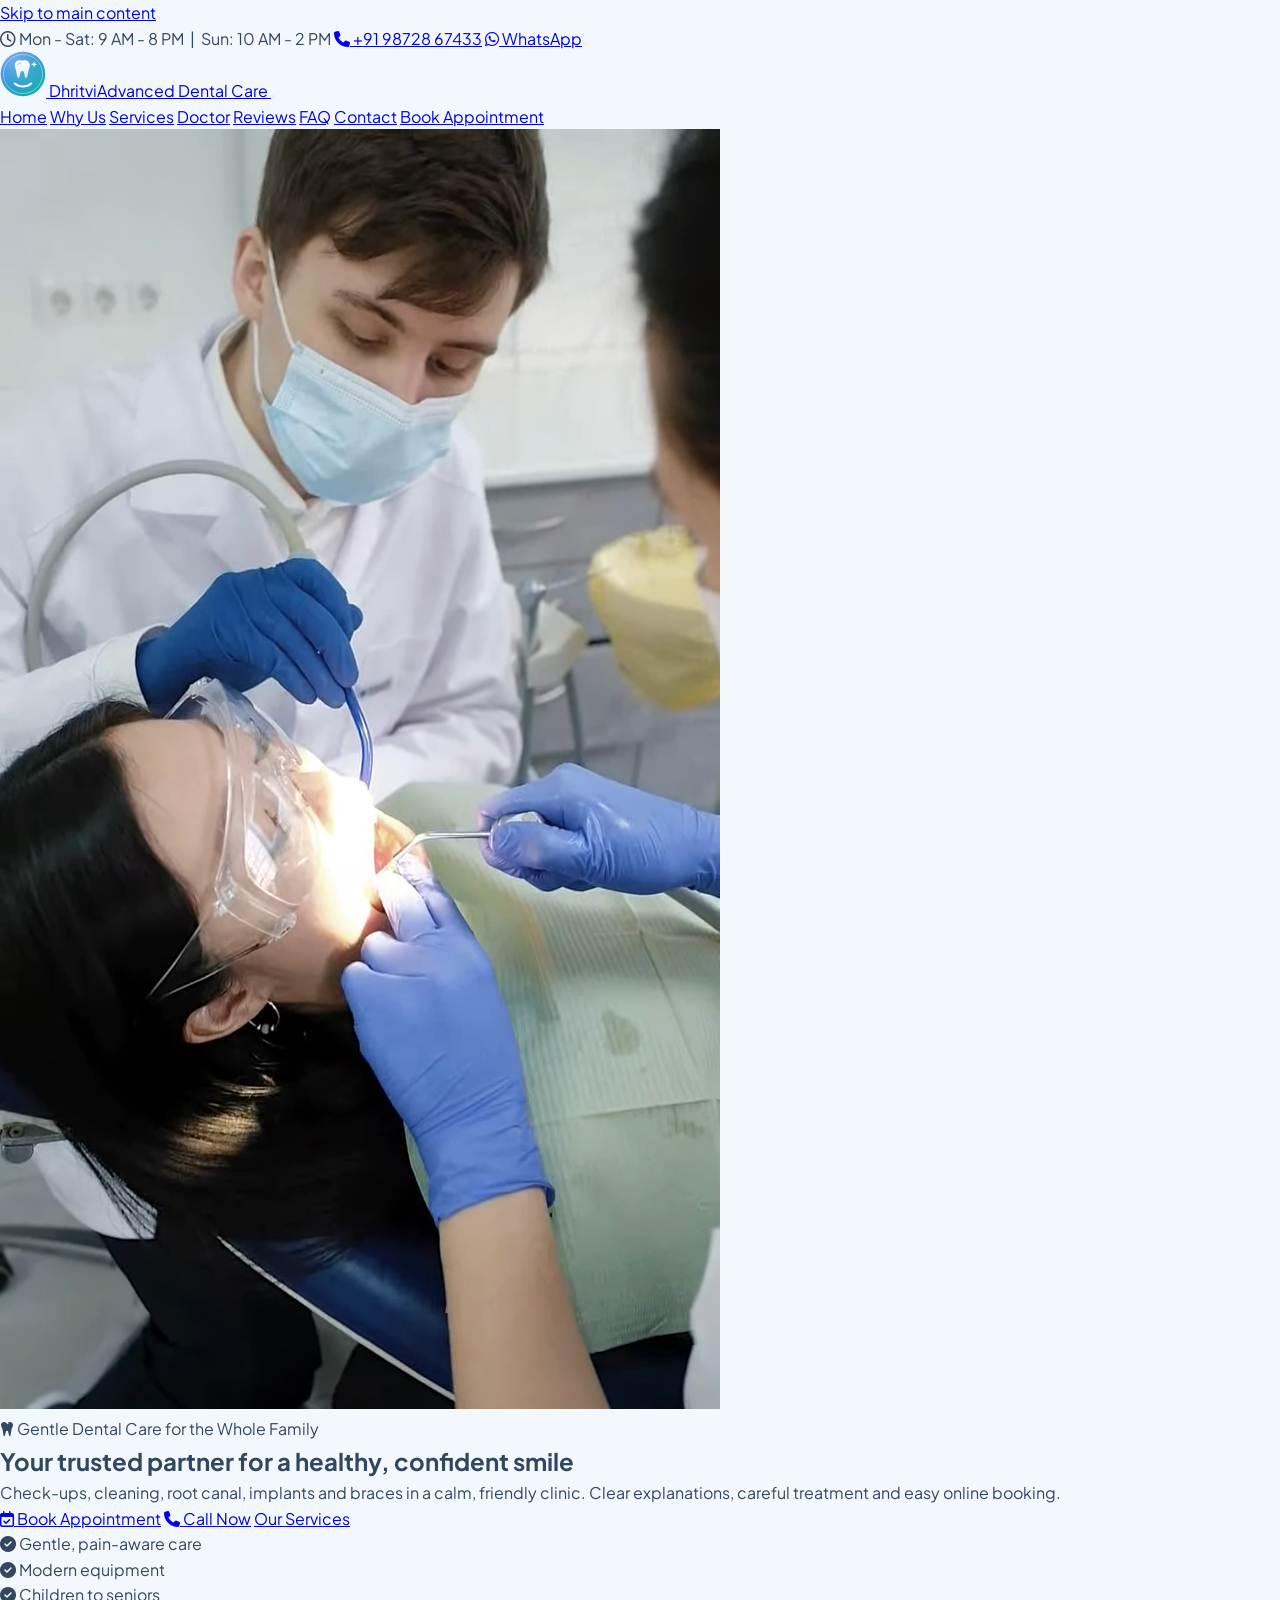
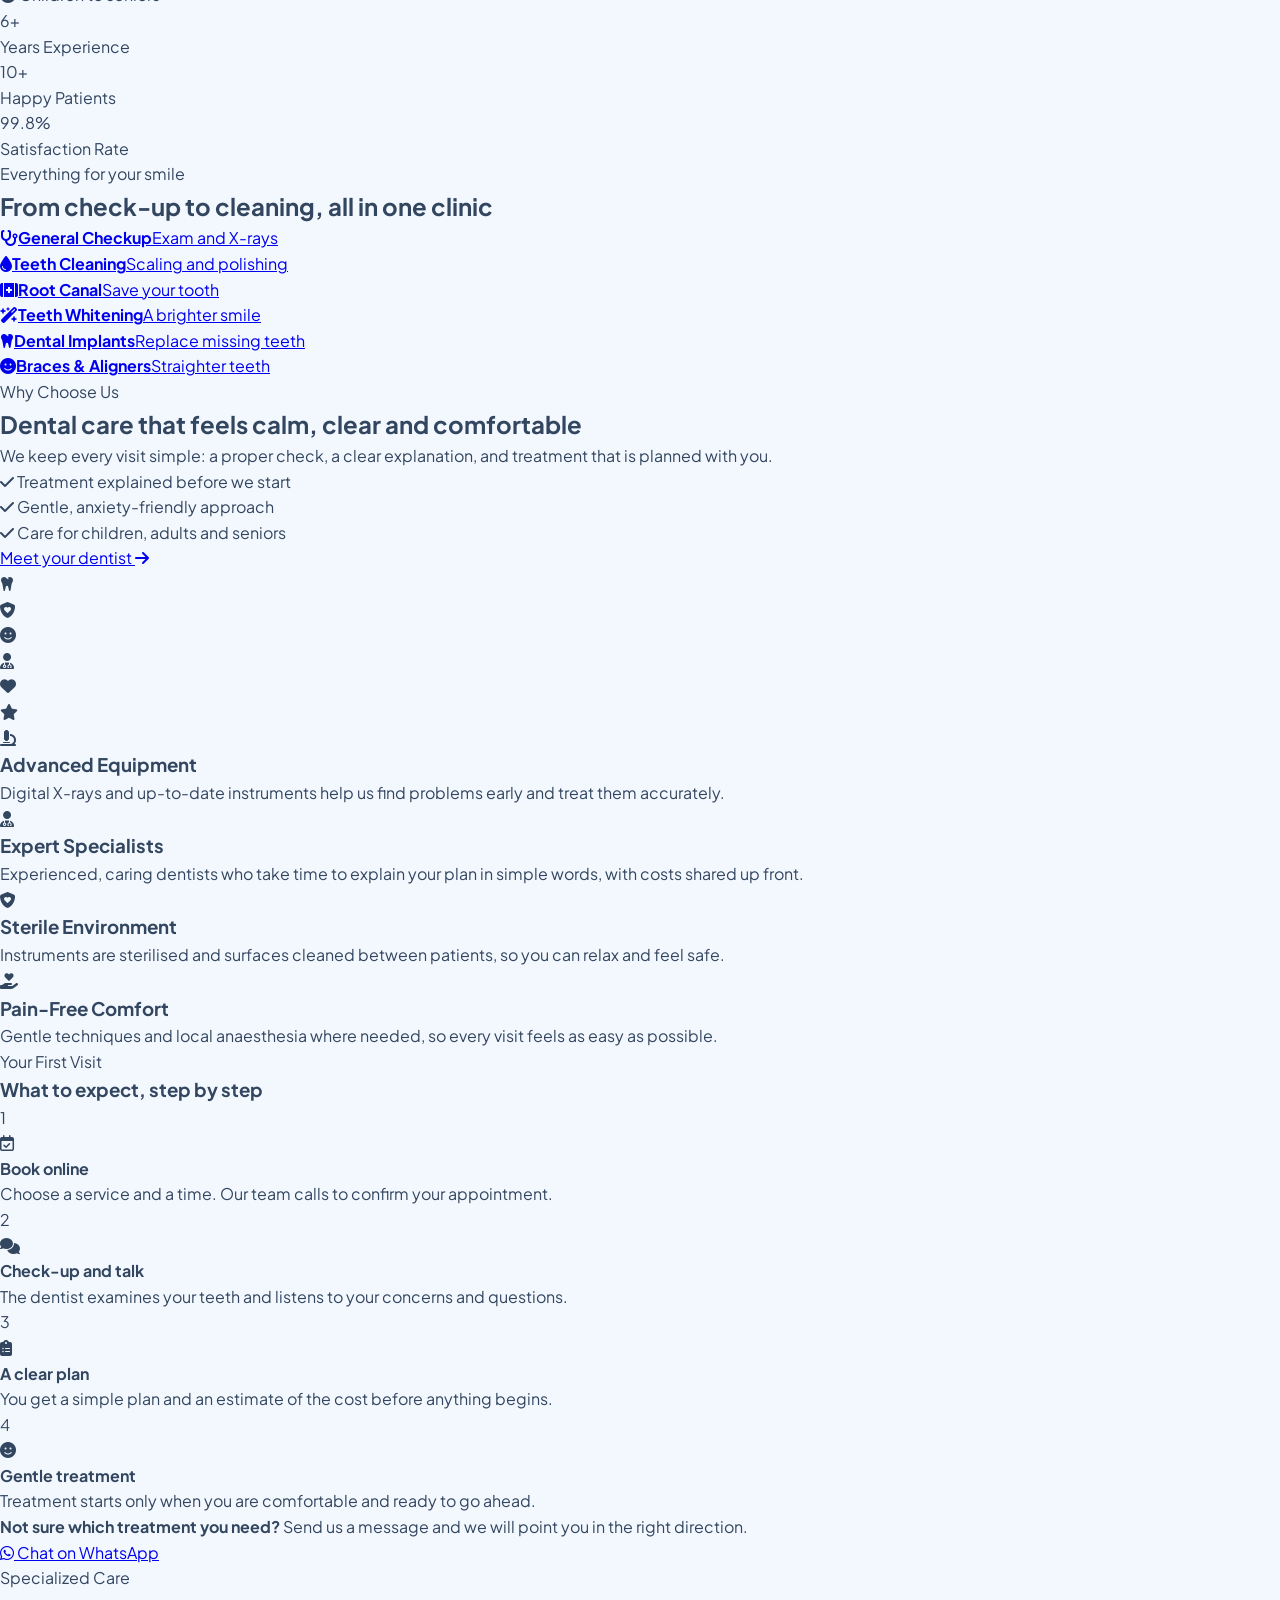
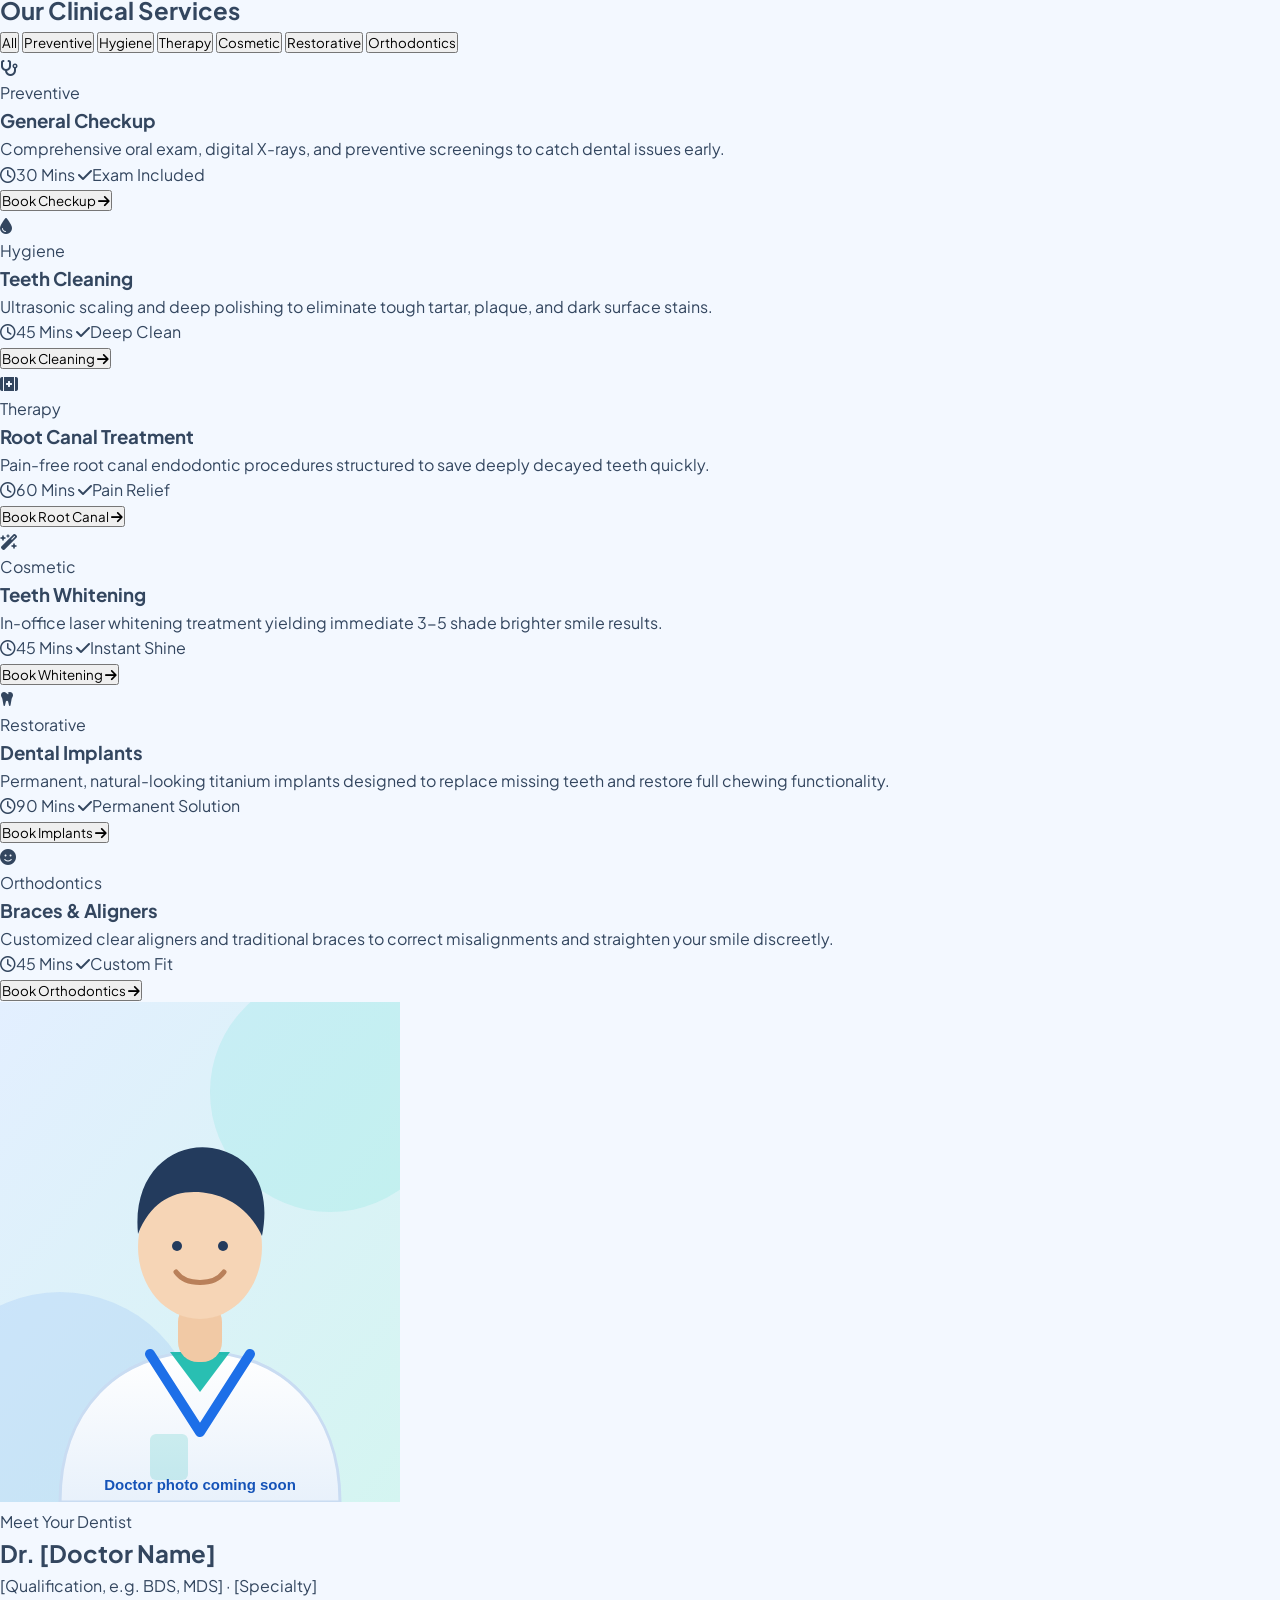
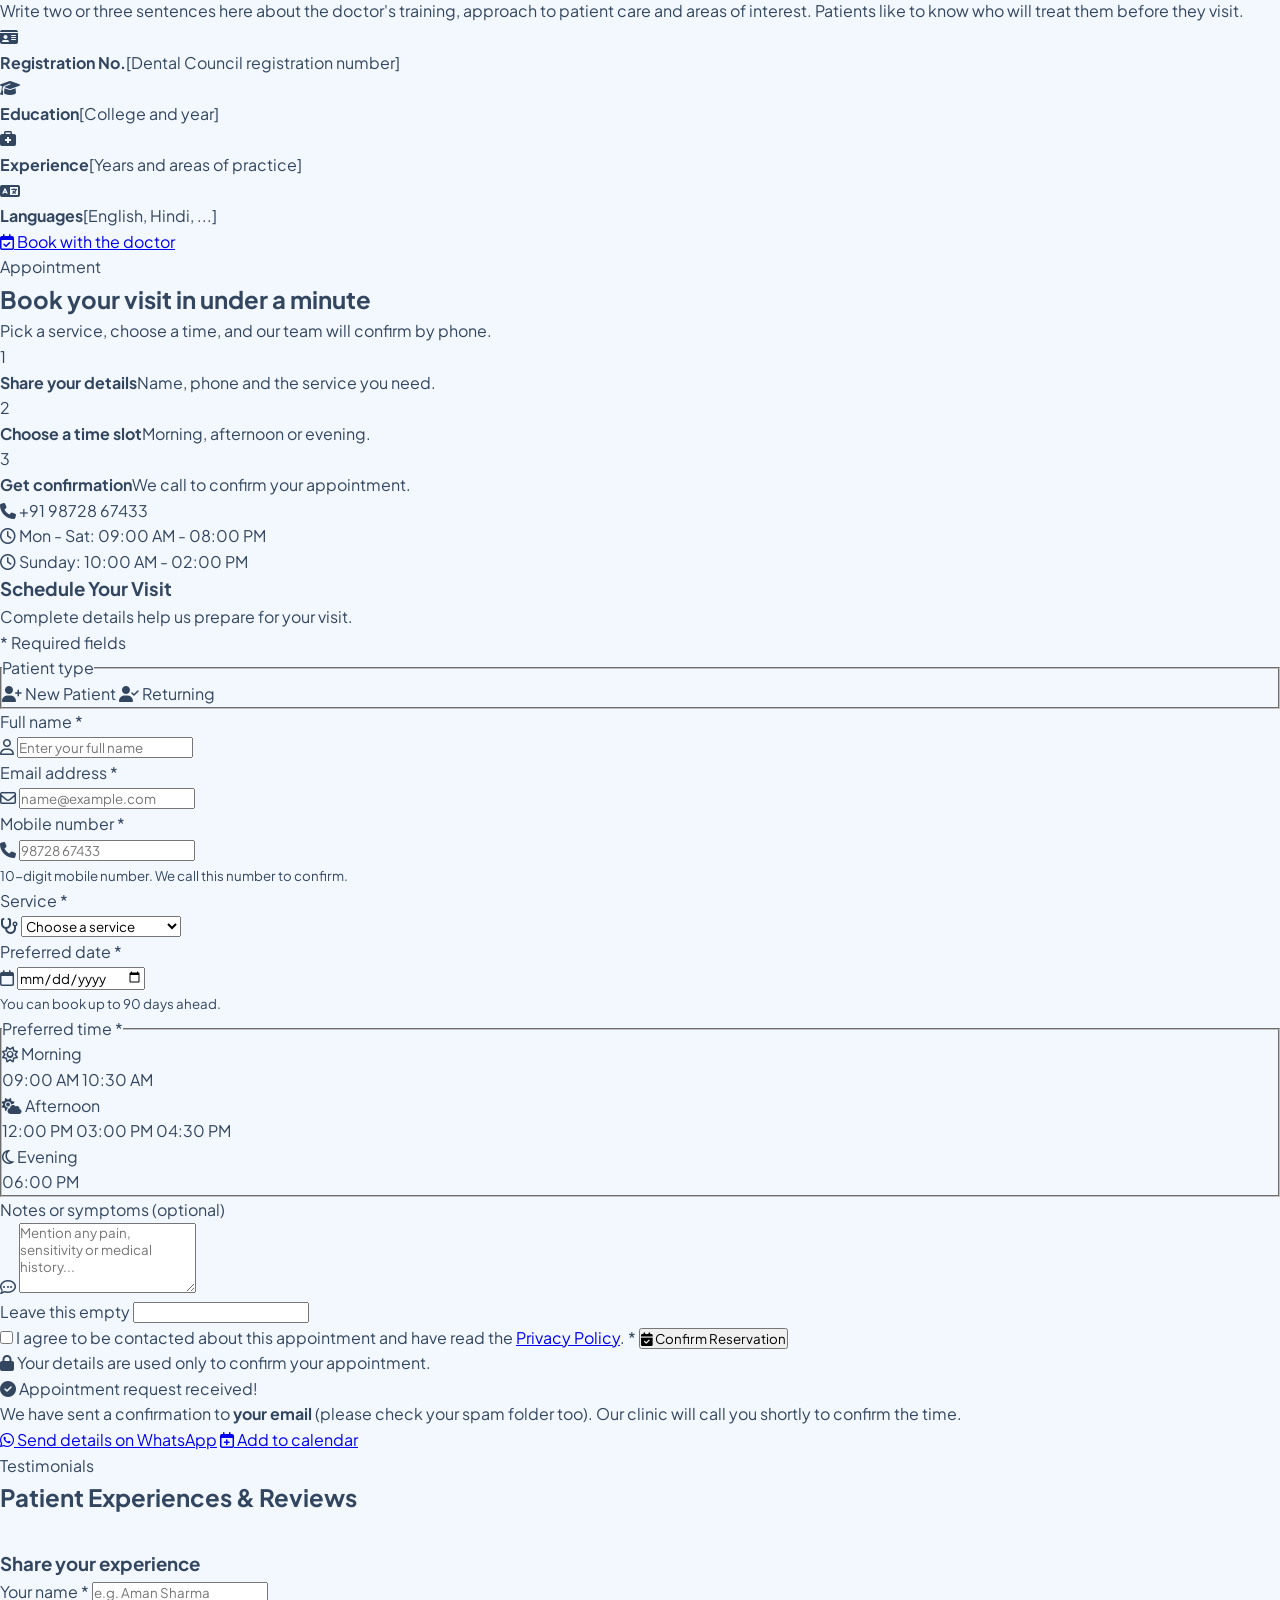
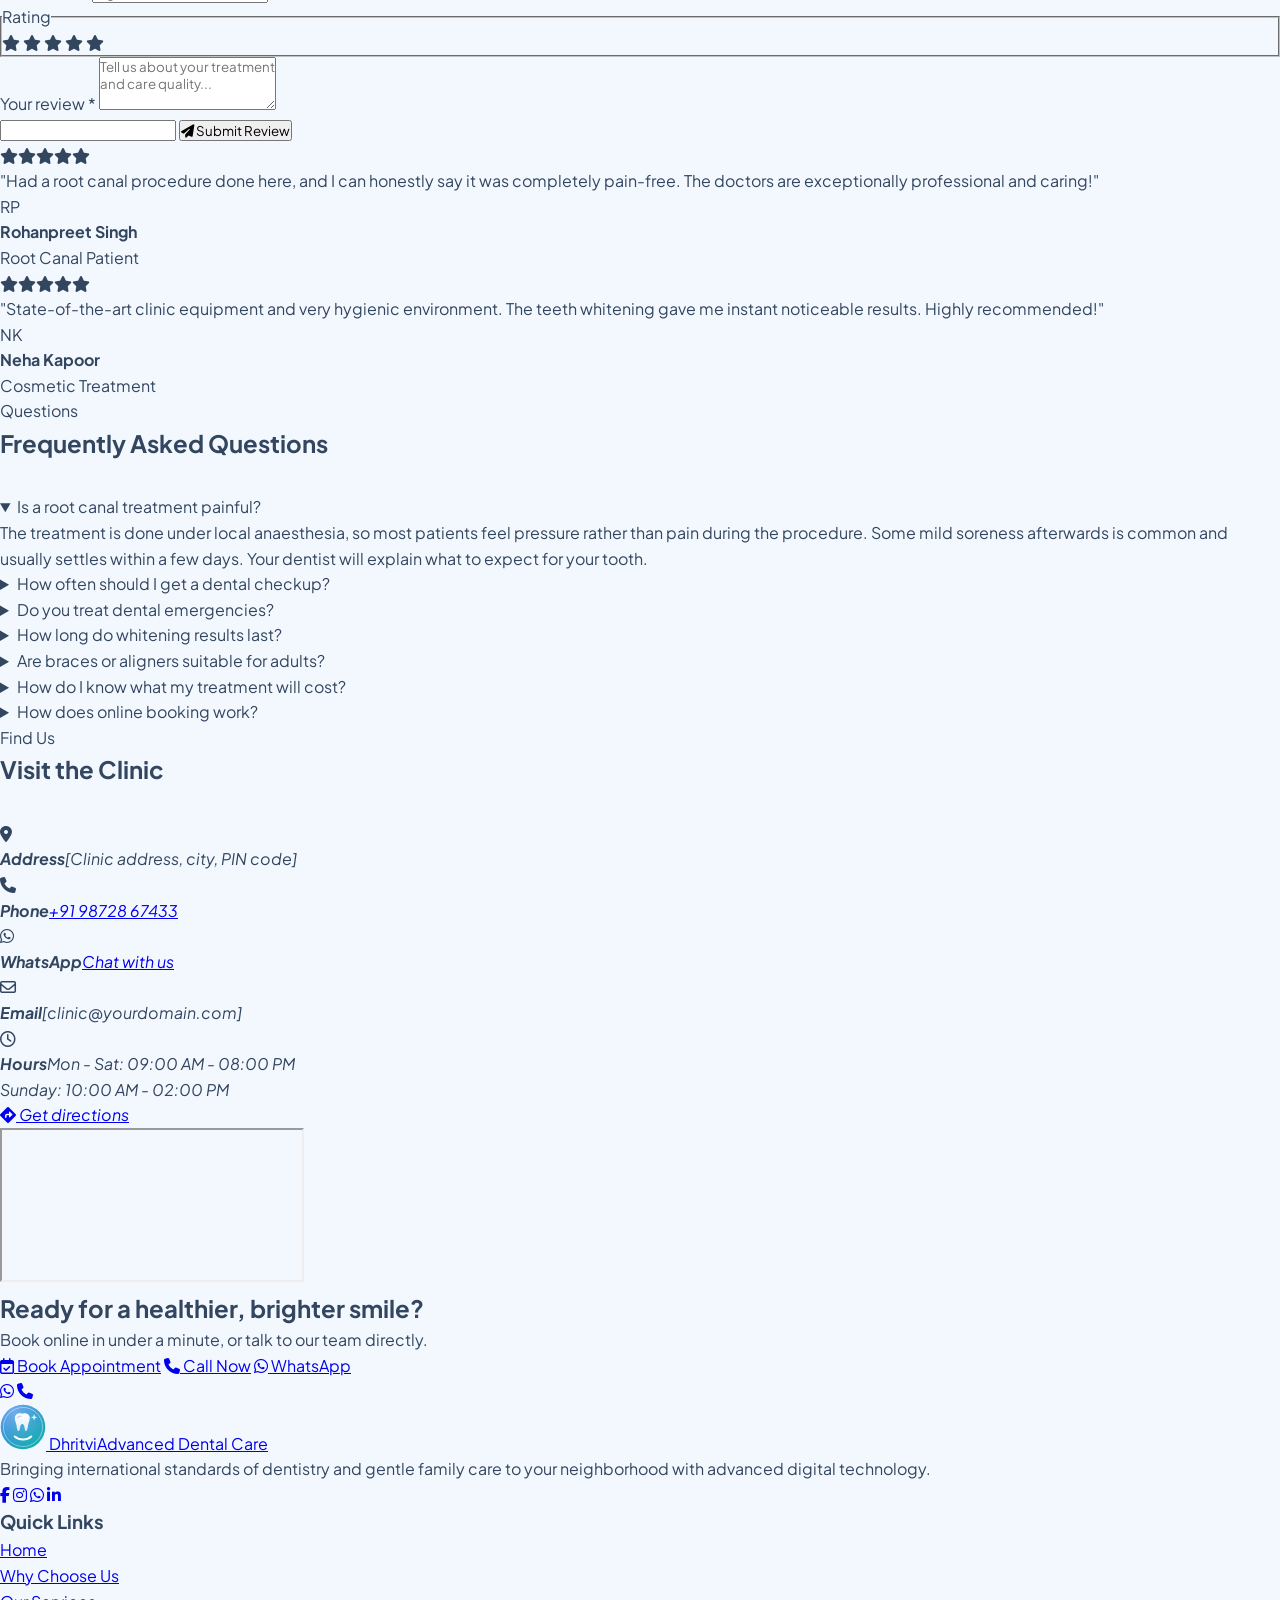
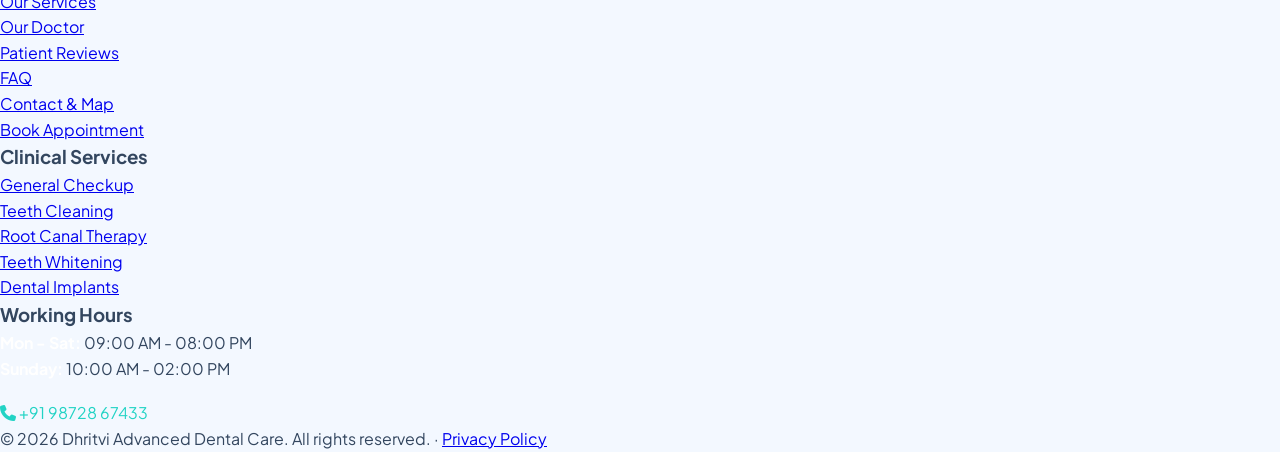
==== commit f0515cae: "Update index.html" ====
--- a/index.html
+++ b/index.html
@@ -11,10 +11,10 @@
     <meta property="og:title" content="Dhritvi Advanced Dental Care">
     <meta property="og:description" content="Modern dentistry with a gentle touch. Book your appointment online.">
     <meta property="og:type" content="website">
-    
-
-    
-    
+
+
+
+
     <script src="js/start-top.js"></script>
     <link rel="icon" type="image/svg+xml" href="images/logo.svg">
 
@@ -47,29 +47,13 @@
         rel="stylesheet">
     <link rel="stylesheet" href="https://cdnjs.cloudflare.com/ajax/libs/font-awesome/6.4.0/css/all.min.css">
     <link rel="stylesheet" href="css/01-base.css">
-    <link rel="stylesheet" href="css/02-header.css">
-    <link rel="stylesheet" href="css/03-hero.css">
-    <link rel="stylesheet" href="css/04-stats-layout.css">
-    <link rel="stylesheet" href="css/05-why-us.css">
-    <link rel="stylesheet" href="css/06-services.css">
-    <link rel="stylesheet" href="css/07-booking.css">
-    <link rel="stylesheet" href="css/08-reviews-footer.css">
-    <link rel="stylesheet" href="css/09-sections.css">
-    <link rel="stylesheet" href="css/10-hero-extras.css">
-    <link rel="stylesheet" href="css/11-why-us-journey.css">
-    <link rel="stylesheet" href="css/12-mobile-menu.css">
-    <link rel="stylesheet" href="css/13-why-us-3d.css">
-    <link rel="stylesheet" href="css/14-home.css">
-    <link rel="stylesheet" href="css/15-hero-media.css">
-    <link rel="stylesheet" href="css/16-professional.css">
-    <link rel="stylesheet" href="css/17-responsive.css">
-    <link rel="stylesheet" href="css/18-phone-comfort.css">
+
 </head>
 
 <body>
     <a class="skip-link" href="#main">Skip to main content</a>
     <!-- Emergency strip (phone number is set in js/settings.js) -->
-   <!-- <div class="emergency-bar">
+    <!-- <div class="emergency-bar">
         <i class="fa-solid fa-triangle-exclamation" aria-hidden="true"></i>
         <span>Severe toothache, swelling or a knocked-out tooth?</span>
         <a href="tel:+919872867433" data-call><i class="fa-solid fa-phone" aria-hidden="true"></i> Call us now</a>
@@ -77,20 +61,27 @@
 
     <div class="topbar">
         <div class="topbar-inner">
-            <span><i class="fa-regular fa-clock" aria-hidden="true"></i> Mon - Sat: 9 AM - 8 PM &nbsp;|&nbsp; Sun: 10 AM - 2 PM</span>
+            <span><i class="fa-regular fa-clock" aria-hidden="true"></i> Mon - Sat: 9 AM - 8 PM &nbsp;|&nbsp; Sun: 10 AM
+                - 2 PM</span>
             <span class="topbar-right">
-                <a href="tel:+919872867433" data-call><i class="fa-solid fa-phone" aria-hidden="true"></i> +91 98728 67433</a>
-                <a href="https://wa.me/919872867433?text=Hello%2C%20I%20would%20like%20to%20book%20an%20appointment." data-wa target="_blank" rel="noopener"><i class="fa-brands fa-whatsapp" aria-hidden="true"></i> WhatsApp</a>
+                <a href="tel:+919872867433" data-call><i class="fa-solid fa-phone" aria-hidden="true"></i> +91 98728
+                    67433</a>
+                <a href="https://wa.me/919872867433?text=Hello%2C%20I%20would%20like%20to%20book%20an%20appointment."
+                    data-wa target="_blank" rel="noopener"><i class="fa-brands fa-whatsapp" aria-hidden="true"></i>
+                    WhatsApp</a>
             </span>
         </div>
     </div>
 
     <header class="site-header" id="top">
         <a class="brand" href="#home" aria-label="Dhritvi Advanced Dental Care, go to home">
-            <img class="brand-logo-img" src="images/logo.svg" alt="Dhritvi Advanced Dental Care logo" width="46" height="46">
-            <span class="brand-text"><span class="brand-name">Dhritvi</span><span class="brand-sub">Advanced Dental Care</span></span>
+            <img class="brand-logo-img" src="images/logo.svg" alt="Dhritvi Advanced Dental Care logo" width="46"
+                height="46">
+            <span class="brand-text"><span class="brand-name">Dhritvi</span><span class="brand-sub">Advanced Dental
+                    Care</span></span>
         </a>
-        <button type="button" class="nav-toggle" id="navToggle" aria-label="Open menu" aria-expanded="false" aria-controls="siteNav">
+        <button type="button" class="nav-toggle" id="navToggle" aria-label="Open menu" aria-expanded="false"
+            aria-controls="siteNav">
             <span></span><span></span><span></span>
         </button>
         <nav class="nav-links" id="siteNav" aria-label="Main navigation">
@@ -110,7 +101,8 @@
             <!-- Background: dental photo + optional video (see README: images/hero.mp4) -->
             <div class="hero-media" aria-hidden="true">
                 <div class="hero-poster"></div>
-                <video id="heroVideo" autoplay muted loop playsinline webkit-playsinline preload="auto" poster="images/hero-poster.jpg">
+                <video id="heroVideo" autoplay muted loop playsinline webkit-playsinline preload="auto"
+                    poster="images/hero-poster.jpg">
                     <source src="images/hero.mp4" type="video/mp4">
                     <source src="images/hero.webm" type="video/webm">
                 </video>
@@ -118,13 +110,18 @@
 
             <div class="hero-inner">
                 <div class="hero-content">
-                    <p class="hero-badge"><span class="badge-icon"><i class="fa-solid fa-tooth" aria-hidden="true"></i></span>
-                        <span class="badge-text">Gentle Dental Care for the Whole Family</span></p>
+                    <p class="hero-badge"><span class="badge-icon"><i class="fa-solid fa-tooth"
+                                aria-hidden="true"></i></span>
+                        <span class="badge-text">Gentle Dental Care for the Whole Family</span>
+                    </p>
                     <h1 id="hero-title">Your trusted partner for a <span>healthy, confident smile</span></h1>
-                    <p class="hero-lead">Check-ups, cleaning, root canal, implants and braces in a calm, friendly clinic. Clear explanations, careful treatment and easy online booking.</p>
+                    <p class="hero-lead">Check-ups, cleaning, root canal, implants and braces in a calm, friendly
+                        clinic. Clear explanations, careful treatment and easy online booking.</p>
                     <div class="hero-btns">
-                        <a href="#booking" class="btn-primary"><i class="fa-regular fa-calendar-check" aria-hidden="true"></i> Book Appointment</a>
-                        <a href="tel:+919872867433" class="btn-call" data-call><i class="fa-solid fa-phone" aria-hidden="true"></i> Call Now</a>
+                        <a href="#booking" class="btn-primary"><i class="fa-regular fa-calendar-check"
+                                aria-hidden="true"></i> Book Appointment</a>
+                        <a href="tel:+919872867433" class="btn-call" data-call><i class="fa-solid fa-phone"
+                                aria-hidden="true"></i> Call Now</a>
                         <a href="#services" class="btn-secondary">Our Services</a>
                     </div>
                     <ul class="hero-points">
@@ -134,8 +131,8 @@
                     </ul>
                 </div>
 
-               
-               
+
+
             </div>
         </section>
 
@@ -163,12 +160,24 @@
                     <h2 id="treat-title" class="section-title">From check-up to cleaning, all in one clinic</h2>
                 </div>
                 <ul class="treat-grid">
-                    <li><a href="#booking" data-service="General Checkup"><span class="treat-ico"><i class="fa-solid fa-stethoscope" aria-hidden="true"></i></span><strong>General Checkup</strong><span>Exam and X-rays</span></a></li>
-                    <li><a href="#booking" data-service="Teeth Cleaning"><span class="treat-ico"><i class="fa-solid fa-droplet" aria-hidden="true"></i></span><strong>Teeth Cleaning</strong><span>Scaling and polishing</span></a></li>
-                    <li><a href="#booking" data-service="Root Canal Treatment"><span class="treat-ico"><i class="fa-solid fa-kit-medical" aria-hidden="true"></i></span><strong>Root Canal</strong><span>Save your tooth</span></a></li>
-                    <li><a href="#booking" data-service="Teeth Whitening"><span class="treat-ico"><i class="fa-solid fa-wand-magic-sparkles" aria-hidden="true"></i></span><strong>Teeth Whitening</strong><span>A brighter smile</span></a></li>
-                    <li><a href="#booking" data-service="Dental Implants"><span class="treat-ico"><i class="fa-solid fa-tooth" aria-hidden="true"></i></span><strong>Dental Implants</strong><span>Replace missing teeth</span></a></li>
-                    <li><a href="#booking" data-service="Braces & Aligners"><span class="treat-ico"><i class="fa-solid fa-face-smile" aria-hidden="true"></i></span><strong>Braces &amp; Aligners</strong><span>Straighter teeth</span></a></li>
+                    <li><a href="#booking" data-service="General Checkup"><span class="treat-ico"><i
+                                    class="fa-solid fa-stethoscope" aria-hidden="true"></i></span><strong>General
+                                Checkup</strong><span>Exam and X-rays</span></a></li>
+                    <li><a href="#booking" data-service="Teeth Cleaning"><span class="treat-ico"><i
+                                    class="fa-solid fa-droplet" aria-hidden="true"></i></span><strong>Teeth
+                                Cleaning</strong><span>Scaling and polishing</span></a></li>
+                    <li><a href="#booking" data-service="Root Canal Treatment"><span class="treat-ico"><i
+                                    class="fa-solid fa-kit-medical" aria-hidden="true"></i></span><strong>Root
+                                Canal</strong><span>Save your tooth</span></a></li>
+                    <li><a href="#booking" data-service="Teeth Whitening"><span class="treat-ico"><i
+                                    class="fa-solid fa-wand-magic-sparkles" aria-hidden="true"></i></span><strong>Teeth
+                                Whitening</strong><span>A brighter smile</span></a></li>
+                    <li><a href="#booking" data-service="Dental Implants"><span class="treat-ico"><i
+                                    class="fa-solid fa-tooth" aria-hidden="true"></i></span><strong>Dental
+                                Implants</strong><span>Replace missing teeth</span></a></li>
+                    <li><a href="#booking" data-service="Braces & Aligners"><span class="treat-ico"><i
+                                    class="fa-solid fa-face-smile" aria-hidden="true"></i></span><strong>Braces &amp;
+                                Aligners</strong><span>Straighter teeth</span></a></li>
                 </ul>
             </section>
 
@@ -185,13 +194,17 @@
                 <div class="why-intro">
                     <p class="section-subtitle">Why Choose Us</p>
                     <h2 id="why-title">Dental care that feels <span>calm, clear</span> and comfortable</h2>
-                    <p>We keep every visit simple: a proper check, a clear explanation, and treatment that is planned with you.</p>
+                    <p>We keep every visit simple: a proper check, a clear explanation, and treatment that is planned
+                        with you.</p>
                     <ul class="why-checks">
-                        <li><i class="fa-solid fa-check" aria-hidden="true"></i> Treatment explained before we start</li>
+                        <li><i class="fa-solid fa-check" aria-hidden="true"></i> Treatment explained before we start
+                        </li>
                         <li><i class="fa-solid fa-check" aria-hidden="true"></i> Gentle, anxiety-friendly approach</li>
-                        <li><i class="fa-solid fa-check" aria-hidden="true"></i> Care for children, adults and seniors</li>
+                        <li><i class="fa-solid fa-check" aria-hidden="true"></i> Care for children, adults and seniors
+                        </li>
                     </ul>
-                    <a href="#doctor" class="why-link">Meet your dentist <i class="fa-solid fa-arrow-right" aria-hidden="true"></i></a>
+                    <a href="#doctor" class="why-link">Meet your dentist <i class="fa-solid fa-arrow-right"
+                            aria-hidden="true"></i></a>
 
                     <!-- 3D rotating cube (pure CSS) -->
                     <div class="cube-scene" aria-hidden="true">
@@ -212,28 +225,32 @@
                         <div class="why-icon"><i class="fa-solid fa-microscope" aria-hidden="true"></i></div>
                         <div class="why-text">
                             <h3>Advanced Equipment</h3>
-                            <p>Digital X-rays and up-to-date instruments help us find problems early and treat them accurately.</p>
+                            <p>Digital X-rays and up-to-date instruments help us find problems early and treat them
+                                accurately.</p>
                         </div>
                     </article>
                     <article class="why-item">
                         <div class="why-icon"><i class="fa-solid fa-user-doctor" aria-hidden="true"></i></div>
                         <div class="why-text">
                             <h3>Expert Specialists</h3>
-                            <p>Experienced, caring dentists who take time to explain your plan in simple words, with costs shared up front.</p>
+                            <p>Experienced, caring dentists who take time to explain your plan in simple words, with
+                                costs shared up front.</p>
                         </div>
                     </article>
                     <article class="why-item">
                         <div class="why-icon"><i class="fa-solid fa-shield-heart" aria-hidden="true"></i></div>
                         <div class="why-text">
                             <h3>Sterile Environment</h3>
-                            <p>Instruments are sterilised and surfaces cleaned between patients, so you can relax and feel safe.</p>
+                            <p>Instruments are sterilised and surfaces cleaned between patients, so you can relax and
+                                feel safe.</p>
                         </div>
                     </article>
                     <article class="why-item">
                         <div class="why-icon"><i class="fa-solid fa-hand-holding-heart" aria-hidden="true"></i></div>
                         <div class="why-text">
                             <h3>Pain-Free Comfort</h3>
-                            <p>Gentle techniques and local anaesthesia where needed, so every visit feels as easy as possible.</p>
+                            <p>Gentle techniques and local anaesthesia where needed, so every visit feels as easy as
+                                possible.</p>
                         </div>
                     </article>
                 </div>
@@ -247,7 +264,8 @@
                     <ol class="journey-steps">
                         <li>
                             <span class="journey-num">1</span>
-                            <div class="journey-icon"><i class="fa-regular fa-calendar-check" aria-hidden="true"></i></div>
+                            <div class="journey-icon"><i class="fa-regular fa-calendar-check" aria-hidden="true"></i>
+                            </div>
                             <h4>Book online</h4>
                             <p>Choose a service and a time. Our team calls to confirm your appointment.</p>
                         </li>
@@ -259,7 +277,8 @@
                         </li>
                         <li>
                             <span class="journey-num">3</span>
-                            <div class="journey-icon"><i class="fa-solid fa-clipboard-list" aria-hidden="true"></i></div>
+                            <div class="journey-icon"><i class="fa-solid fa-clipboard-list" aria-hidden="true"></i>
+                            </div>
                             <h4>A clear plan</h4>
                             <p>You get a simple plan and an estimate of the cost before anything begins.</p>
                         </li>
@@ -276,7 +295,10 @@
                             <strong>Not sure which treatment you need?</strong>
                             <span>Send us a message and we will point you in the right direction.</span>
                         </div>
-                        <a class="btn-primary" data-wa href="https://wa.me/919872867433?text=Hello%2C%20I%20would%20like%20to%20book%20an%20appointment." target="_blank" rel="noopener"><i class="fa-brands fa-whatsapp" aria-hidden="true"></i> Chat on WhatsApp</a>
+                        <a class="btn-primary" data-wa
+                            href="https://wa.me/919872867433?text=Hello%2C%20I%20would%20like%20to%20book%20an%20appointment."
+                            target="_blank" rel="noopener"><i class="fa-brands fa-whatsapp" aria-hidden="true"></i> Chat
+                            on WhatsApp</a>
                     </div>
                 </div>
             </section>
@@ -302,7 +324,8 @@
                     <article class="service-card" data-cat="Preventive">
                         <div>
                             <div class="service-header-icon">
-                                <div class="service-icon"><i class="fa-solid fa-stethoscope" aria-hidden="true"></i></div>
+                                <div class="service-icon"><i class="fa-solid fa-stethoscope" aria-hidden="true"></i>
+                                </div>
                                 <span class="service-tag">Preventive</span>
                             </div>
                             <h3>General Checkup</h3>
@@ -344,7 +367,8 @@
                     <article class="service-card" data-cat="Therapy">
                         <div>
                             <div class="service-header-icon">
-                                <div class="service-icon"><i class="fa-solid fa-kit-medical" aria-hidden="true"></i></div>
+                                <div class="service-icon"><i class="fa-solid fa-kit-medical" aria-hidden="true"></i>
+                                </div>
                                 <span class="service-tag">Therapy</span>
                             </div>
                             <h3>Root Canal Treatment</h3>
@@ -365,7 +389,8 @@
                     <article class="service-card" data-cat="Cosmetic">
                         <div>
                             <div class="service-header-icon">
-                                <div class="service-icon"><i class="fa-solid fa-wand-magic-sparkles" aria-hidden="true"></i></div>
+                                <div class="service-icon"><i class="fa-solid fa-wand-magic-sparkles"
+                                        aria-hidden="true"></i></div>
                                 <span class="service-tag">Cosmetic</span>
                             </div>
                             <h3>Teeth Whitening</h3>
@@ -407,7 +432,8 @@
                     <article class="service-card" data-cat="Orthodontics">
                         <div>
                             <div class="service-header-icon">
-                                <div class="service-icon"><i class="fa-solid fa-face-smile" aria-hidden="true"></i></div>
+                                <div class="service-icon"><i class="fa-solid fa-face-smile" aria-hidden="true"></i>
+                                </div>
                                 <span class="service-tag">Orthodontics</span>
                             </div>
                             <h3>Braces &amp; Aligners</h3>
@@ -433,7 +459,9 @@
                  and alt to "Dr. Name, dentist at Dhritvi Advanced Dental Care". -->
             <section id="doctor" aria-labelledby="doctor-title">
                 <div class="doctor-wrap">
-                    <img class="doctor-photo" src="images/doctor-placeholder.svg" alt="Illustration of a dentist. Replace this with the doctor's photo." width="400" height="500" loading="lazy">
+                    <img class="doctor-photo" src="images/doctor-placeholder.svg"
+                        alt="Illustration of a dentist. Replace this with the doctor's photo." width="400" height="500"
+                        loading="lazy">
 
                     <div class="doctor-info">
                         <p class="section-subtitle">Meet Your Dentist</p>
@@ -459,7 +487,8 @@
                             </li>
                         </ul>
 
-                        <a href="#booking" class="btn-primary"><i class="fa-regular fa-calendar-check" aria-hidden="true"></i> Book with
+                        <a href="#booking" class="btn-primary"><i class="fa-regular fa-calendar-check"
+                                aria-hidden="true"></i> Book with
                             the doctor</a>
                     </div>
                 </div>
@@ -503,8 +532,12 @@
                         <fieldset class="form-group">
                             <legend>Patient type</legend>
                             <div class="patient-type">
-                                <label><input class="sr-only" type="radio" name="patientType" value="New" checked><span><i class="fa-solid fa-user-plus" aria-hidden="true"></i> New Patient</span></label>
-                                <label><input class="sr-only" type="radio" name="patientType" value="Returning"><span><i class="fa-solid fa-user-check" aria-hidden="true"></i> Returning</span></label>
+                                <label><input class="sr-only" type="radio" name="patientType" value="New"
+                                        checked><span><i class="fa-solid fa-user-plus" aria-hidden="true"></i> New
+                                        Patient</span></label>
+                                <label><input class="sr-only" type="radio" name="patientType" value="Returning"><span><i
+                                            class="fa-solid fa-user-check" aria-hidden="true"></i>
+                                        Returning</span></label>
                             </div>
                         </fieldset>
 
@@ -518,7 +551,8 @@
                                 </div>
                             </div>
                             <div class="form-group">
-                                <label for="emailAddress">Email address <span class="req" aria-hidden="true">*</span></label>
+                                <label for="emailAddress">Email address <span class="req"
+                                        aria-hidden="true">*</span></label>
                                 <div class="input-wrapper">
                                     <i class="fa-regular fa-envelope" aria-hidden="true"></i>
                                     <input type="email" id="emailAddress" name="email" placeholder="name@example.com"
@@ -529,7 +563,8 @@
 
                         <div class="form-row">
                             <div class="form-group">
-                                <label for="phoneNumber">Mobile number <span class="req" aria-hidden="true">*</span></label>
+                                <label for="phoneNumber">Mobile number <span class="req"
+                                        aria-hidden="true">*</span></label>
                                 <div class="input-wrapper">
                                     <i class="fa-solid fa-phone" aria-hidden="true"></i>
                                     <input type="tel" id="phoneNumber" name="phone" placeholder="98728 67433"
@@ -538,10 +573,12 @@
                                         title="Enter a 10-digit Indian mobile number, for example 98728 67433"
                                         aria-describedby="phoneHelp" required>
                                 </div>
-                                <small id="phoneHelp" class="field-help">10-digit mobile number. We call this number to confirm.</small>
+                                <small id="phoneHelp" class="field-help">10-digit mobile number. We call this number to
+                                    confirm.</small>
                             </div>
                             <div class="form-group">
-                                <label for="selectedService">Service <span class="req" aria-hidden="true">*</span></label>
+                                <label for="selectedService">Service <span class="req"
+                                        aria-hidden="true">*</span></label>
                                 <div class="input-wrapper">
                                     <i class="fa-solid fa-stethoscope" aria-hidden="true"></i>
                                     <select id="selectedService" name="service" required>
@@ -558,10 +595,12 @@
                         </div>
 
                         <div class="form-group">
-                            <label for="appointmentDate">Preferred date <span class="req" aria-hidden="true">*</span></label>
+                            <label for="appointmentDate">Preferred date <span class="req"
+                                    aria-hidden="true">*</span></label>
                             <div class="input-wrapper">
                                 <i class="fa-regular fa-calendar" aria-hidden="true"></i>
-                                <input type="date" id="appointmentDate" name="date" aria-describedby="dateHelp" required>
+                                <input type="date" id="appointmentDate" name="date" aria-describedby="dateHelp"
+                                    required>
                             </div>
                             <small id="dateHelp" class="field-help">You can book up to 90 days ahead.</small>
                         </div>
@@ -569,54 +608,75 @@
                         <fieldset class="form-group">
                             <legend>Preferred time <span class="req" aria-hidden="true">*</span></legend>
 
-                            <div class="slot-group-title"><i class="fa-regular fa-sun" aria-hidden="true"></i> Morning</div>
+                            <div class="slot-group-title"><i class="fa-regular fa-sun" aria-hidden="true"></i> Morning
+                            </div>
                             <div class="time-slots">
-                                <label class="slot-btn"><input class="sr-only" type="radio" name="timeSlot" value="09:00 AM" required><span>09:00 AM</span></label>
-                                <label class="slot-btn"><input class="sr-only" type="radio" name="timeSlot" value="10:30 AM"><span>10:30 AM</span></label>
-                            </div>
-
-                            <div class="slot-group-title"><i class="fa-solid fa-cloud-sun" aria-hidden="true"></i> Afternoon</div>
+                                <label class="slot-btn"><input class="sr-only" type="radio" name="timeSlot"
+                                        value="09:00 AM" required><span>09:00 AM</span></label>
+                                <label class="slot-btn"><input class="sr-only" type="radio" name="timeSlot"
+                                        value="10:30 AM"><span>10:30 AM</span></label>
+                            </div>
+
+                            <div class="slot-group-title"><i class="fa-solid fa-cloud-sun" aria-hidden="true"></i>
+                                Afternoon</div>
                             <div class="time-slots">
-                                <label class="slot-btn"><input class="sr-only" type="radio" name="timeSlot" value="12:00 PM"><span>12:00 PM</span></label>
-                                <label class="slot-btn"><input class="sr-only" type="radio" name="timeSlot" value="03:00 PM"><span>03:00 PM</span></label>
-                                <label class="slot-btn"><input class="sr-only" type="radio" name="timeSlot" value="04:30 PM"><span>04:30 PM</span></label>
-                            </div>
-
-                            <div class="slot-group-title"><i class="fa-regular fa-moon" aria-hidden="true"></i> Evening</div>
+                                <label class="slot-btn"><input class="sr-only" type="radio" name="timeSlot"
+                                        value="12:00 PM"><span>12:00 PM</span></label>
+                                <label class="slot-btn"><input class="sr-only" type="radio" name="timeSlot"
+                                        value="03:00 PM"><span>03:00 PM</span></label>
+                                <label class="slot-btn"><input class="sr-only" type="radio" name="timeSlot"
+                                        value="04:30 PM"><span>04:30 PM</span></label>
+                            </div>
+
+                            <div class="slot-group-title"><i class="fa-regular fa-moon" aria-hidden="true"></i> Evening
+                            </div>
                             <div class="time-slots">
-                                <label class="slot-btn"><input class="sr-only" type="radio" name="timeSlot" value="06:00 PM"><span>06:00 PM</span></label>
+                                <label class="slot-btn"><input class="sr-only" type="radio" name="timeSlot"
+                                        value="06:00 PM"><span>06:00 PM</span></label>
                             </div>
                         </fieldset>
 
                         <div class="form-group">
                             <label for="medicalNotes">Notes or symptoms (optional)</label>
                             <div class="input-wrapper">
-                                <i class="fa-regular fa-comment-dots" aria-hidden="true" style="top: 1.5rem; transform: none;"></i>
+                                <i class="fa-regular fa-comment-dots" aria-hidden="true"
+                                    style="top: 1.5rem; transform: none;"></i>
                                 <textarea id="medicalNotes" name="notes" maxlength="500" rows="4"
                                     placeholder="Mention any pain, sensitivity or medical history..."></textarea>
                             </div>
                         </div>
 
                         <!-- spam trap: real visitors never see or fill this -->
-                        <div class="hp" aria-hidden="true"><label>Leave this empty <input type="text" name="website" tabindex="-1" autocomplete="off"></label></div>
+                        <div class="hp" aria-hidden="true"><label>Leave this empty <input type="text" name="website"
+                                    tabindex="-1" autocomplete="off"></label></div>
 
                         <label class="consent-row">
                             <input type="checkbox" id="consentCheck" name="consent" required>
                             <span>I agree to be contacted about this appointment and have read the <a
-                                    href="privacy.html" target="_blank" rel="noopener">Privacy Policy</a>. <span class="req" aria-hidden="true">*</span></span>
+                                    href="privacy.html" target="_blank" rel="noopener">Privacy Policy</a>. <span
+                                    class="req" aria-hidden="true">*</span></span>
                         </label>
 
-                        <button type="submit" class="submit-btn"><i class="fa-solid fa-calendar-check" aria-hidden="true"></i> Confirm
+                        <button type="submit" class="submit-btn"><i class="fa-solid fa-calendar-check"
+                                aria-hidden="true"></i> Confirm
                             Reservation</button>
-                        <p class="form-note"><i class="fa-solid fa-lock" aria-hidden="true"></i> Your details are used only to confirm your
+                        <p class="form-note"><i class="fa-solid fa-lock" aria-hidden="true"></i> Your details are used
+                            only to confirm your
                             appointment.</p>
 
                         <div id="confirmationBox" class="confirmation-message" role="status" aria-live="polite">
-                            <p class="confirm-title"><i class="fa-solid fa-circle-check" aria-hidden="true"></i> Appointment request received!</p>
-                            <p class="confirm-sub">We have sent a confirmation to <strong id="confirmEmail">your email</strong> (please check your spam folder too). Our clinic will call you shortly to confirm the time.</p>
+                            <p class="confirm-title"><i class="fa-solid fa-circle-check" aria-hidden="true"></i>
+                                Appointment request received!</p>
+                            <p class="confirm-sub">We have sent a confirmation to <strong id="confirmEmail">your
+                                    email</strong> (please check your spam folder too). Our clinic will call you shortly
+                                to confirm the time.</p>
                             <div class="confirm-actions">
-                                <a id="whatsappLink" href="#" target="_blank" rel="noopener" class="confirm-btn confirm-wa"><i class="fa-brands fa-whatsapp" aria-hidden="true"></i> Send details on WhatsApp</a>
-                                <a id="calendarLink" href="#" target="_blank" rel="noopener" class="confirm-btn confirm-cal"><i class="fa-regular fa-calendar-plus" aria-hidden="true"></i> Add to calendar</a>
+                                <a id="whatsappLink" href="#" target="_blank" rel="noopener"
+                                    class="confirm-btn confirm-wa"><i class="fa-brands fa-whatsapp"
+                                        aria-hidden="true"></i> Send details on WhatsApp</a>
+                                <a id="calendarLink" href="#" target="_blank" rel="noopener"
+                                    class="confirm-btn confirm-cal"><i class="fa-regular fa-calendar-plus"
+                                        aria-hidden="true"></i> Add to calendar</a>
                             </div>
                         </div>
                     </form>
@@ -641,11 +701,21 @@
                         <fieldset class="form-group">
                             <legend>Rating</legend>
                             <div class="star-rating">
-                                <input class="sr-only" type="radio" id="star5" name="rating" value="5" checked><label for="star5"><i class="fa-solid fa-star" aria-hidden="true"></i><span class="sr-only">5 stars</span></label>
-                                <input class="sr-only" type="radio" id="star4" name="rating" value="4"><label for="star4"><i class="fa-solid fa-star" aria-hidden="true"></i><span class="sr-only">4 stars</span></label>
-                                <input class="sr-only" type="radio" id="star3" name="rating" value="3"><label for="star3"><i class="fa-solid fa-star" aria-hidden="true"></i><span class="sr-only">3 stars</span></label>
-                                <input class="sr-only" type="radio" id="star2" name="rating" value="2"><label for="star2"><i class="fa-solid fa-star" aria-hidden="true"></i><span class="sr-only">2 stars</span></label>
-                                <input class="sr-only" type="radio" id="star1" name="rating" value="1"><label for="star1"><i class="fa-solid fa-star" aria-hidden="true"></i><span class="sr-only">1 star</span></label>
+                                <input class="sr-only" type="radio" id="star5" name="rating" value="5" checked><label
+                                    for="star5"><i class="fa-solid fa-star" aria-hidden="true"></i><span
+                                        class="sr-only">5 stars</span></label>
+                                <input class="sr-only" type="radio" id="star4" name="rating" value="4"><label
+                                    for="star4"><i class="fa-solid fa-star" aria-hidden="true"></i><span
+                                        class="sr-only">4 stars</span></label>
+                                <input class="sr-only" type="radio" id="star3" name="rating" value="3"><label
+                                    for="star3"><i class="fa-solid fa-star" aria-hidden="true"></i><span
+                                        class="sr-only">3 stars</span></label>
+                                <input class="sr-only" type="radio" id="star2" name="rating" value="2"><label
+                                    for="star2"><i class="fa-solid fa-star" aria-hidden="true"></i><span
+                                        class="sr-only">2 stars</span></label>
+                                <input class="sr-only" type="radio" id="star1" name="rating" value="1"><label
+                                    for="star1"><i class="fa-solid fa-star" aria-hidden="true"></i><span
+                                        class="sr-only">1 star</span></label>
                             </div>
                         </fieldset>
                     </div>
@@ -655,17 +725,18 @@
                             placeholder="Tell us about your treatment and care quality..." required></textarea>
                     </div>
                     <input type="text" name="website" class="hp" tabindex="-1" autocomplete="off" aria-hidden="true">
-                     <button type="submit" class="btn-primary"><i class="fa-solid fa-paper-plane" aria-hidden="true"></i> Submit Review</button>
-                        <p id="reviewNote" class="review-note" role="status" aria-live="polite"></p>
+                    <button type="submit" class="btn-primary"><i class="fa-solid fa-paper-plane" aria-hidden="true"></i>
+                        Submit Review</button>
+                    <p id="reviewNote" class="review-note" role="status" aria-live="polite"></p>
                 </form>
 
                 <div id="reviewsContainer" class="reviews-grid">
                     <article class="review-card">
                         <div>
                             <div class="stars">
-                                <i class="fa-solid fa-star" aria-hidden="true"></i><i class="fa-solid fa-star" aria-hidden="true"></i><i
-                                    class="fa-solid fa-star"></i><i class="fa-solid fa-star" aria-hidden="true"></i><i
-                                    class="fa-solid fa-star"></i>
+                                <i class="fa-solid fa-star" aria-hidden="true"></i><i class="fa-solid fa-star"
+                                    aria-hidden="true"></i><i class="fa-solid fa-star"></i><i class="fa-solid fa-star"
+                                    aria-hidden="true"></i><i class="fa-solid fa-star"></i>
                             </div>
                             <p class="review-text">"Had a root canal procedure done here, and I can honestly say it was
                                 completely pain-free. The doctors are exceptionally professional and caring!"</p>
@@ -681,9 +752,9 @@
                     <article class="review-card">
                         <div>
                             <div class="stars">
-                                <i class="fa-solid fa-star" aria-hidden="true"></i><i class="fa-solid fa-star" aria-hidden="true"></i><i
-                                    class="fa-solid fa-star"></i><i class="fa-solid fa-star" aria-hidden="true"></i><i
-                                    class="fa-solid fa-star"></i>
+                                <i class="fa-solid fa-star" aria-hidden="true"></i><i class="fa-solid fa-star"
+                                    aria-hidden="true"></i><i class="fa-solid fa-star"></i><i class="fa-solid fa-star"
+                                    aria-hidden="true"></i><i class="fa-solid fa-star"></i>
                             </div>
                             <p class="review-text">"State-of-the-art clinic equipment and very hygienic environment. The
                                 teeth whitening gave me instant noticeable results. Highly recommended!"</p>
@@ -767,11 +838,14 @@
                         </div>
                         <div class="contact-item">
                             <i class="fa-solid fa-phone" aria-hidden="true"></i>
-                            <div><strong>Phone</strong><span><a href="tel:+919872867433" data-call>+91 98728 67433</a></span></div>
+                            <div><strong>Phone</strong><span><a href="tel:+919872867433" data-call>+91 98728
+                                        67433</a></span></div>
                         </div>
                         <div class="contact-item">
                             <i class="fa-brands fa-whatsapp" aria-hidden="true"></i>
-                            <div><strong>WhatsApp</strong><span><a href="https://wa.me/919872867433?text=Hello%2C%20I%20would%20like%20to%20book%20an%20appointment." data-wa target="_blank" rel="noopener">Chat
+                            <div><strong>WhatsApp</strong><span><a
+                                        href="https://wa.me/919872867433?text=Hello%2C%20I%20would%20like%20to%20book%20an%20appointment."
+                                        data-wa target="_blank" rel="noopener">Chat
                                         with us</a></span></div>
                         </div>
                         <div class="contact-item">
@@ -785,7 +859,8 @@
                         </div>
                         <a class="btn-primary" id="directionsLink"
                             href="https://www.google.com/maps/search/?api=1&amp;query=Dhritvi+Advanced+Dental+Care"
-                            target="_blank" rel="noopener"><i class="fa-solid fa-diamond-turn-right" aria-hidden="true"></i> Get
+                            target="_blank" rel="noopener"><i class="fa-solid fa-diamond-turn-right"
+                                aria-hidden="true"></i> Get
                             directions</a>
                     </address>
 
@@ -805,18 +880,24 @@
                     <p>Book online in under a minute, or talk to our team directly.</p>
                 </div>
                 <div class="cta-actions">
-                    <a href="#booking" class="btn-light"><i class="fa-regular fa-calendar-check" aria-hidden="true"></i> Book Appointment</a>
-                    <a href="tel:+919872867433" class="btn-outline-light" data-call><i class="fa-solid fa-phone" aria-hidden="true"></i> Call Now</a>
-                    <a href="https://wa.me/919872867433?text=Hello%2C%20I%20would%20like%20to%20book%20an%20appointment." class="btn-outline-light" data-wa target="_blank" rel="noopener"><i class="fa-brands fa-whatsapp" aria-hidden="true"></i> WhatsApp</a>
+                    <a href="#booking" class="btn-light"><i class="fa-regular fa-calendar-check" aria-hidden="true"></i>
+                        Book Appointment</a>
+                    <a href="tel:+919872867433" class="btn-outline-light" data-call><i class="fa-solid fa-phone"
+                            aria-hidden="true"></i> Call Now</a>
+                    <a href="https://wa.me/919872867433?text=Hello%2C%20I%20would%20like%20to%20book%20an%20appointment."
+                        class="btn-outline-light" data-wa target="_blank" rel="noopener"><i
+                            class="fa-brands fa-whatsapp" aria-hidden="true"></i> WhatsApp</a>
                 </div>
             </div>
         </section>
-</main>
+    </main>
 
     <!-- Floating call and WhatsApp buttons (numbers are set in js/settings.js) -->
     <div class="float-actions">
-        <a class="float-btn float-wa" data-wa href="https://wa.me/919872867433?text=Hello%2C%20I%20would%20like%20to%20book%20an%20appointment." target="_blank" rel="noopener"
-            aria-label="Chat on WhatsApp"><i class="fa-brands fa-whatsapp" aria-hidden="true"></i></a>
+        <a class="float-btn float-wa" data-wa
+            href="https://wa.me/919872867433?text=Hello%2C%20I%20would%20like%20to%20book%20an%20appointment."
+            target="_blank" rel="noopener" aria-label="Chat on WhatsApp"><i class="fa-brands fa-whatsapp"
+                aria-hidden="true"></i></a>
         <a class="float-btn float-call" data-call href="tel:+919872867433" aria-label="Call the clinic"><i
                 class="fa-solid fa-phone"></i></a>
     </div>
@@ -825,31 +906,39 @@
         <div class="footer-content">
             <div class="footer-brand">
                 <a class="brand brand-light" href="#home" aria-label="Dhritvi Advanced Dental Care, go to top">
-                    <img class="brand-logo-img" src="images/logo.svg" alt="Dhritvi Advanced Dental Care logo" width="46" height="46" loading="lazy">
-                    <span class="brand-text"><span class="brand-name">Dhritvi</span><span class="brand-sub">Advanced Dental Care</span></span>
+                    <img class="brand-logo-img" src="images/logo.svg" alt="Dhritvi Advanced Dental Care logo" width="46"
+                        height="46" loading="lazy">
+                    <span class="brand-text"><span class="brand-name">Dhritvi</span><span class="brand-sub">Advanced
+                            Dental Care</span></span>
                 </a>
                 <p>Bringing international standards of dentistry and gentle family care to your neighborhood with
                     advanced digital technology.</p>
                 <div class="social-links">
-                    <a href="#" class="social-icon" aria-label="Facebook"><i class="fa-brands fa-facebook-f" aria-hidden="true"></i></a>
-                    <a href="#" class="social-icon" aria-label="Instagram"><i class="fa-brands fa-instagram" aria-hidden="true"></i></a>
-                    <a href="#" class="social-icon" aria-label="WhatsApp"><i class="fa-brands fa-whatsapp" aria-hidden="true"></i></a>
-                    <a href="#" class="social-icon" aria-label="LinkedIn"><i class="fa-brands fa-linkedin-in" aria-hidden="true"></i></a>
+                    <a href="#" class="social-icon" aria-label="Facebook"><i class="fa-brands fa-facebook-f"
+                            aria-hidden="true"></i></a>
+                    <a href="#" class="social-icon" aria-label="Instagram"><i class="fa-brands fa-instagram"
+                            aria-hidden="true"></i></a>
+                    <a href="#" class="social-icon" aria-label="WhatsApp"><i class="fa-brands fa-whatsapp"
+                            aria-hidden="true"></i></a>
+                    <a href="#" class="social-icon" aria-label="LinkedIn"><i class="fa-brands fa-linkedin-in"
+                            aria-hidden="true"></i></a>
                 </div>
             </div>
 
             <div class="footer-column">
                 <h3>Quick Links</h3>
-                <nav aria-label="Footer links"><ul>
-                    <li><a href="#home">Home</a></li>
-                    <li><a href="#features">Why Choose Us</a></li>
-                    <li><a href="#services">Our Services</a></li>
-                    <li><a href="#doctor">Our Doctor</a></li>
-                    <li><a href="#reviews">Patient Reviews</a></li>
-                    <li><a href="#faq">FAQ</a></li>
-                    <li><a href="#contact">Contact &amp; Map</a></li>
-                    <li><a href="#booking">Book Appointment</a></li>
-                </ul></nav>
+                <nav aria-label="Footer links">
+                    <ul>
+                        <li><a href="#home">Home</a></li>
+                        <li><a href="#features">Why Choose Us</a></li>
+                        <li><a href="#services">Our Services</a></li>
+                        <li><a href="#doctor">Our Doctor</a></li>
+                        <li><a href="#reviews">Patient Reviews</a></li>
+                        <li><a href="#faq">FAQ</a></li>
+                        <li><a href="#contact">Contact &amp; Map</a></li>
+                        <li><a href="#booking">Book Appointment</a></li>
+                    </ul>
+                </nav>
             </div>
 
             <div class="footer-column">
@@ -868,7 +957,8 @@
                 <ul>
                     <li><strong style="color: white;">Mon - Sat:</strong> 09:00 AM - 08:00 PM</li>
                     <li><strong style="color: white;">Sunday:</strong> 10:00 AM - 02:00 PM</li>
-                    <li style="margin-top: 1.2rem; color: var(--accent);"><i class="fa-solid fa-phone" aria-hidden="true"></i> +91 98728
+                    <li style="margin-top: 1.2rem; color: var(--accent);"><i class="fa-solid fa-phone"
+                            aria-hidden="true"></i> +91 98728
                         67433</li>
                 </ul>
             </div>
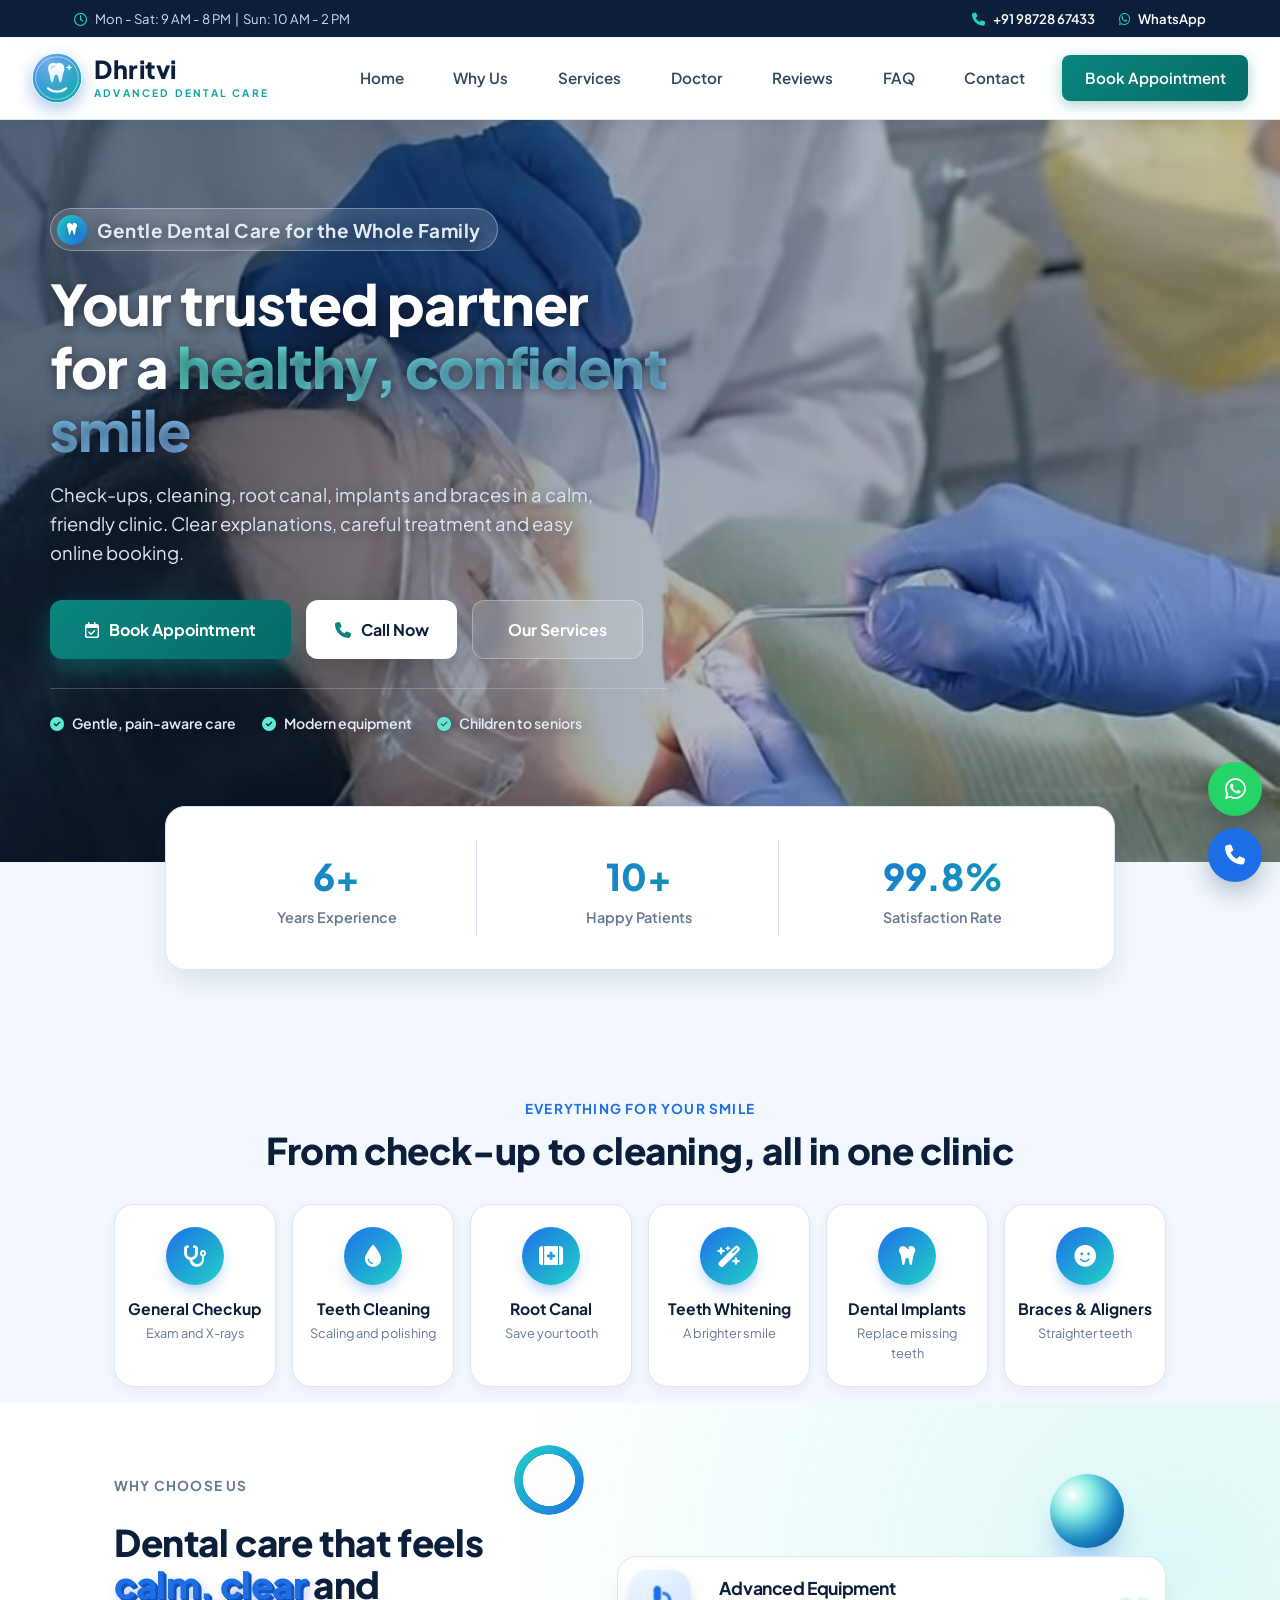
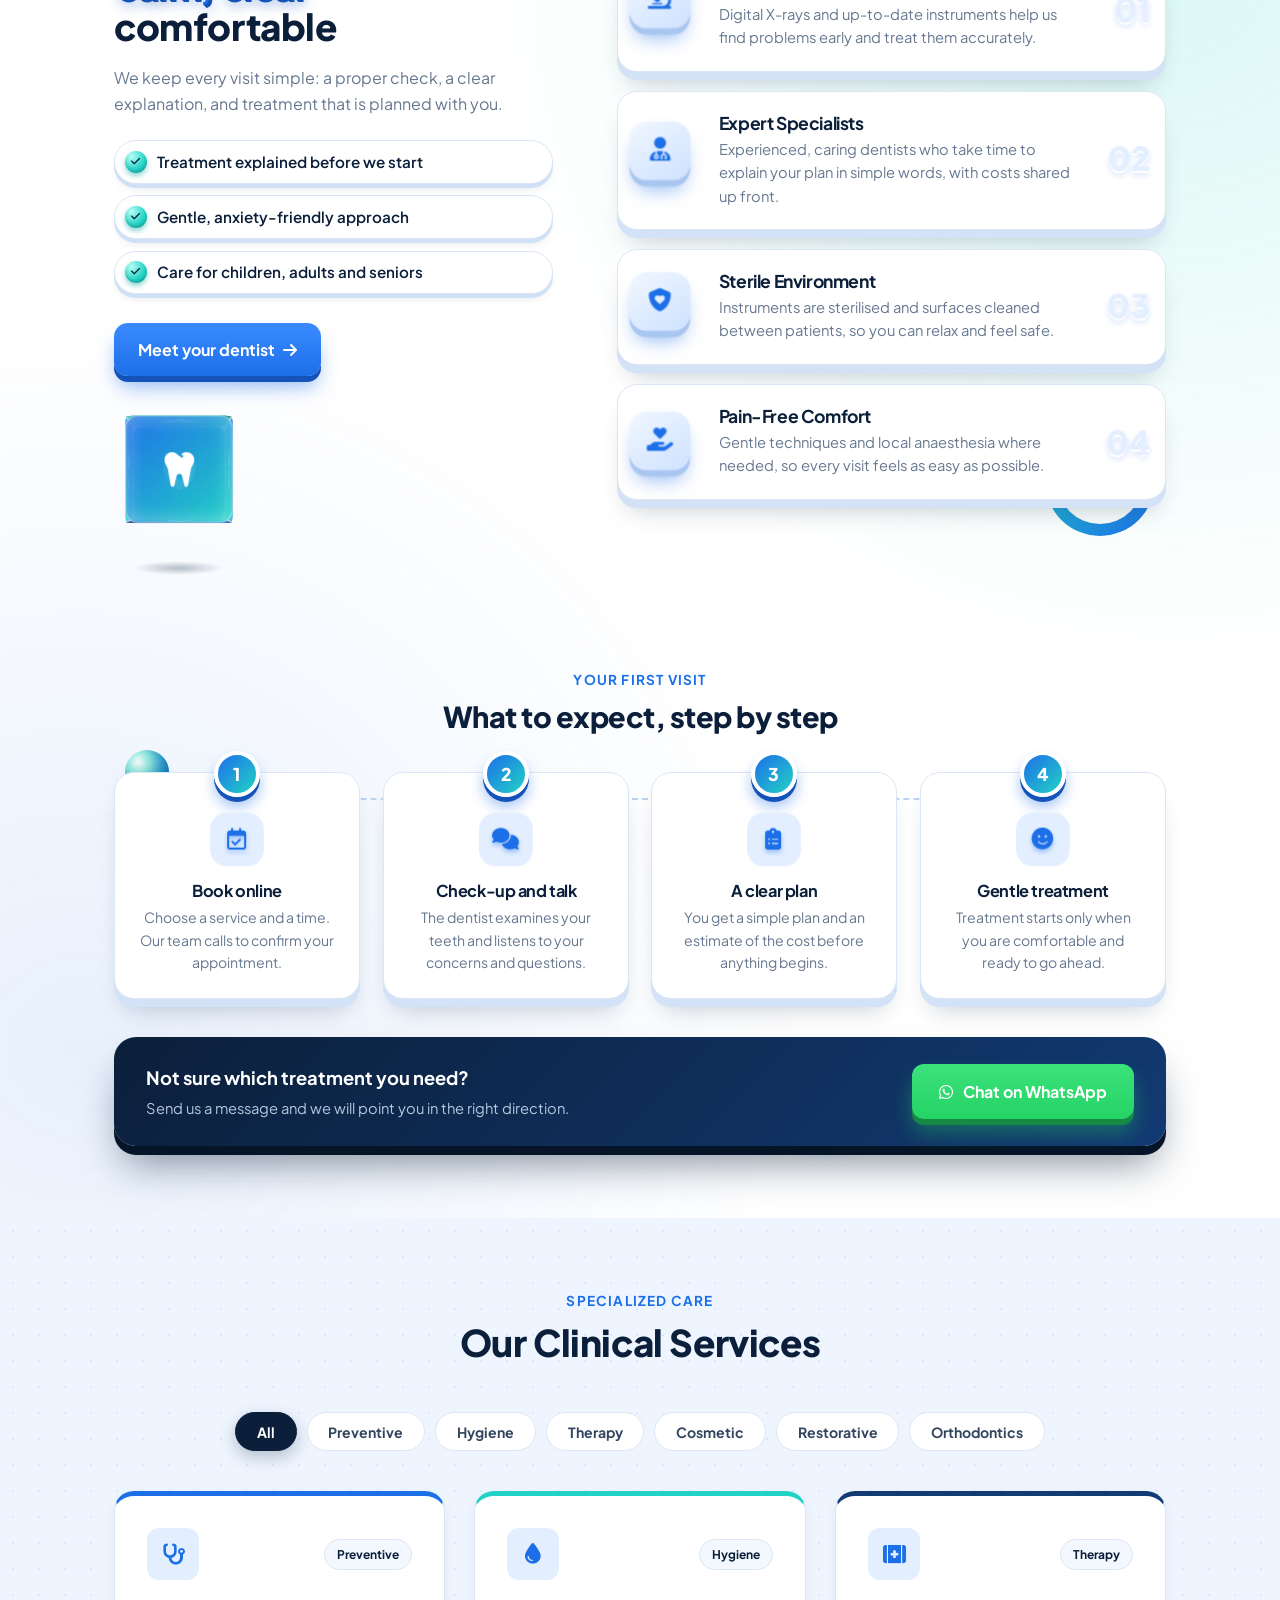
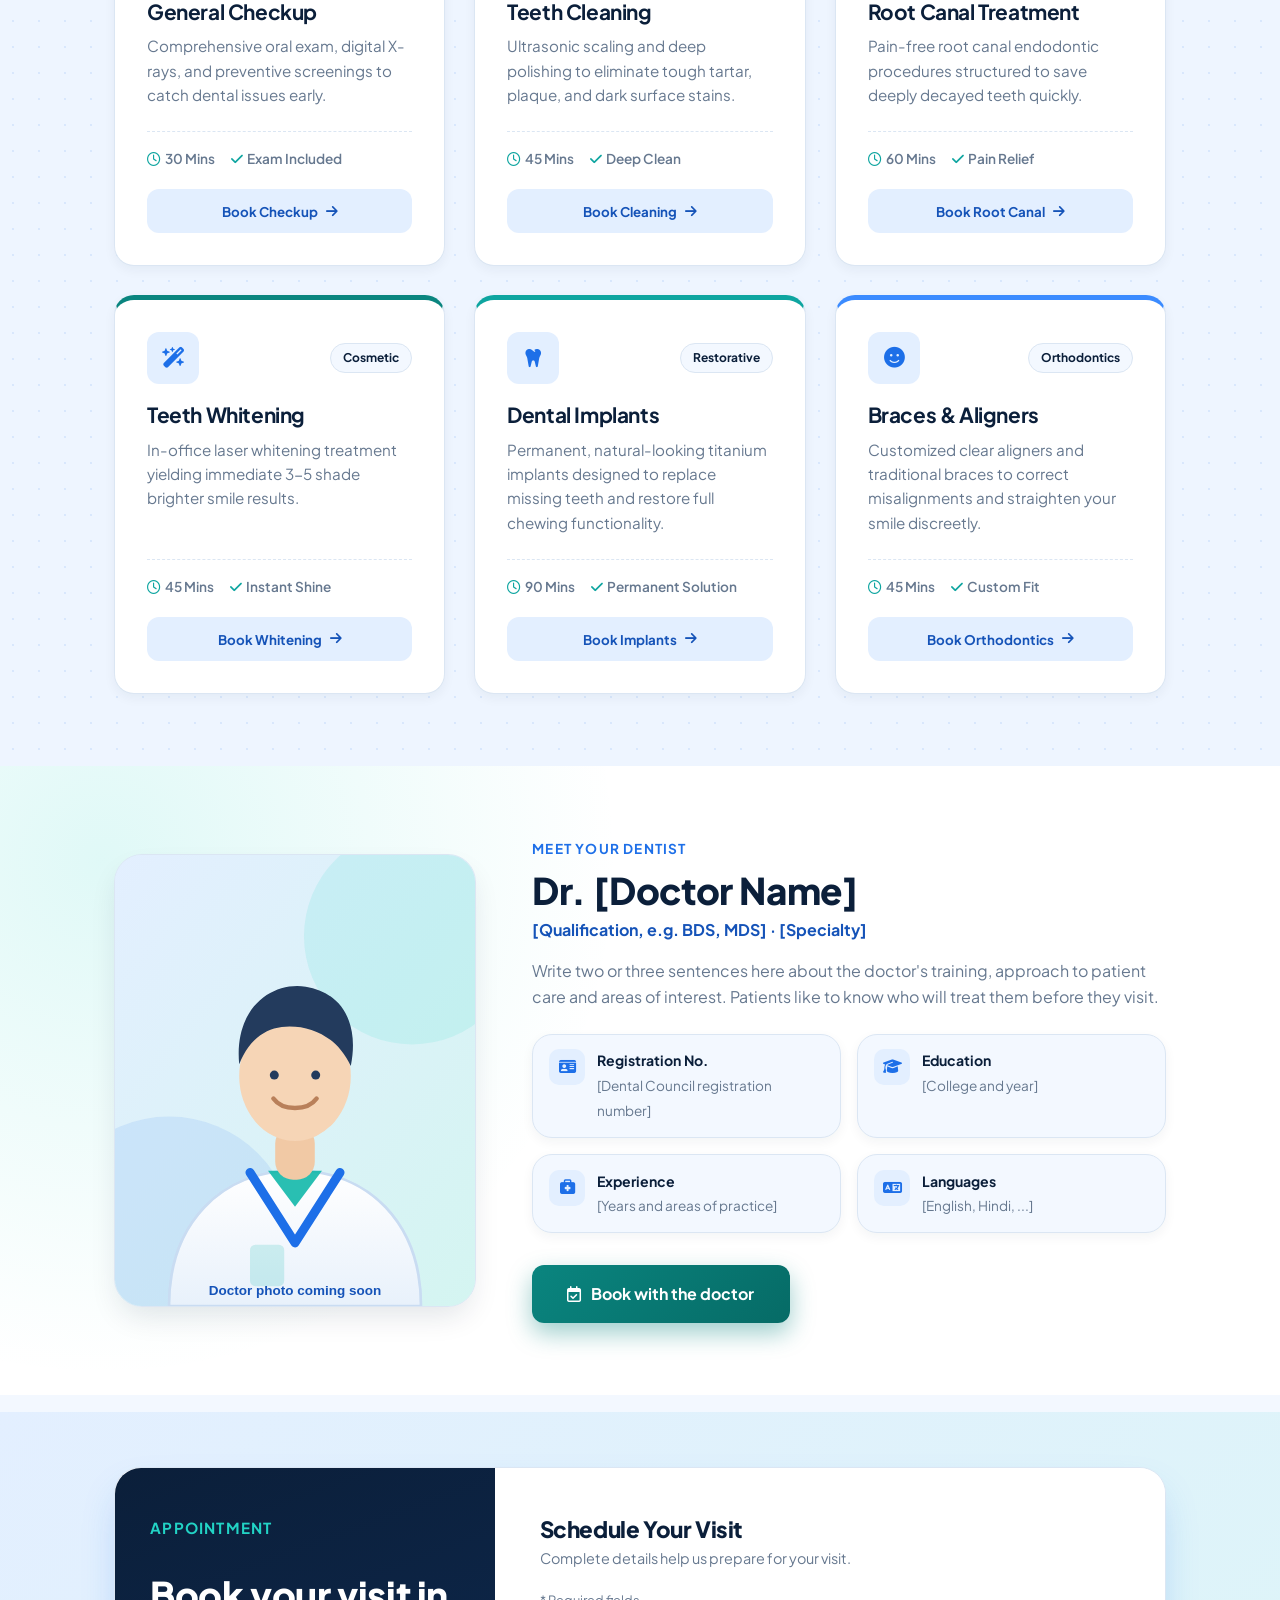
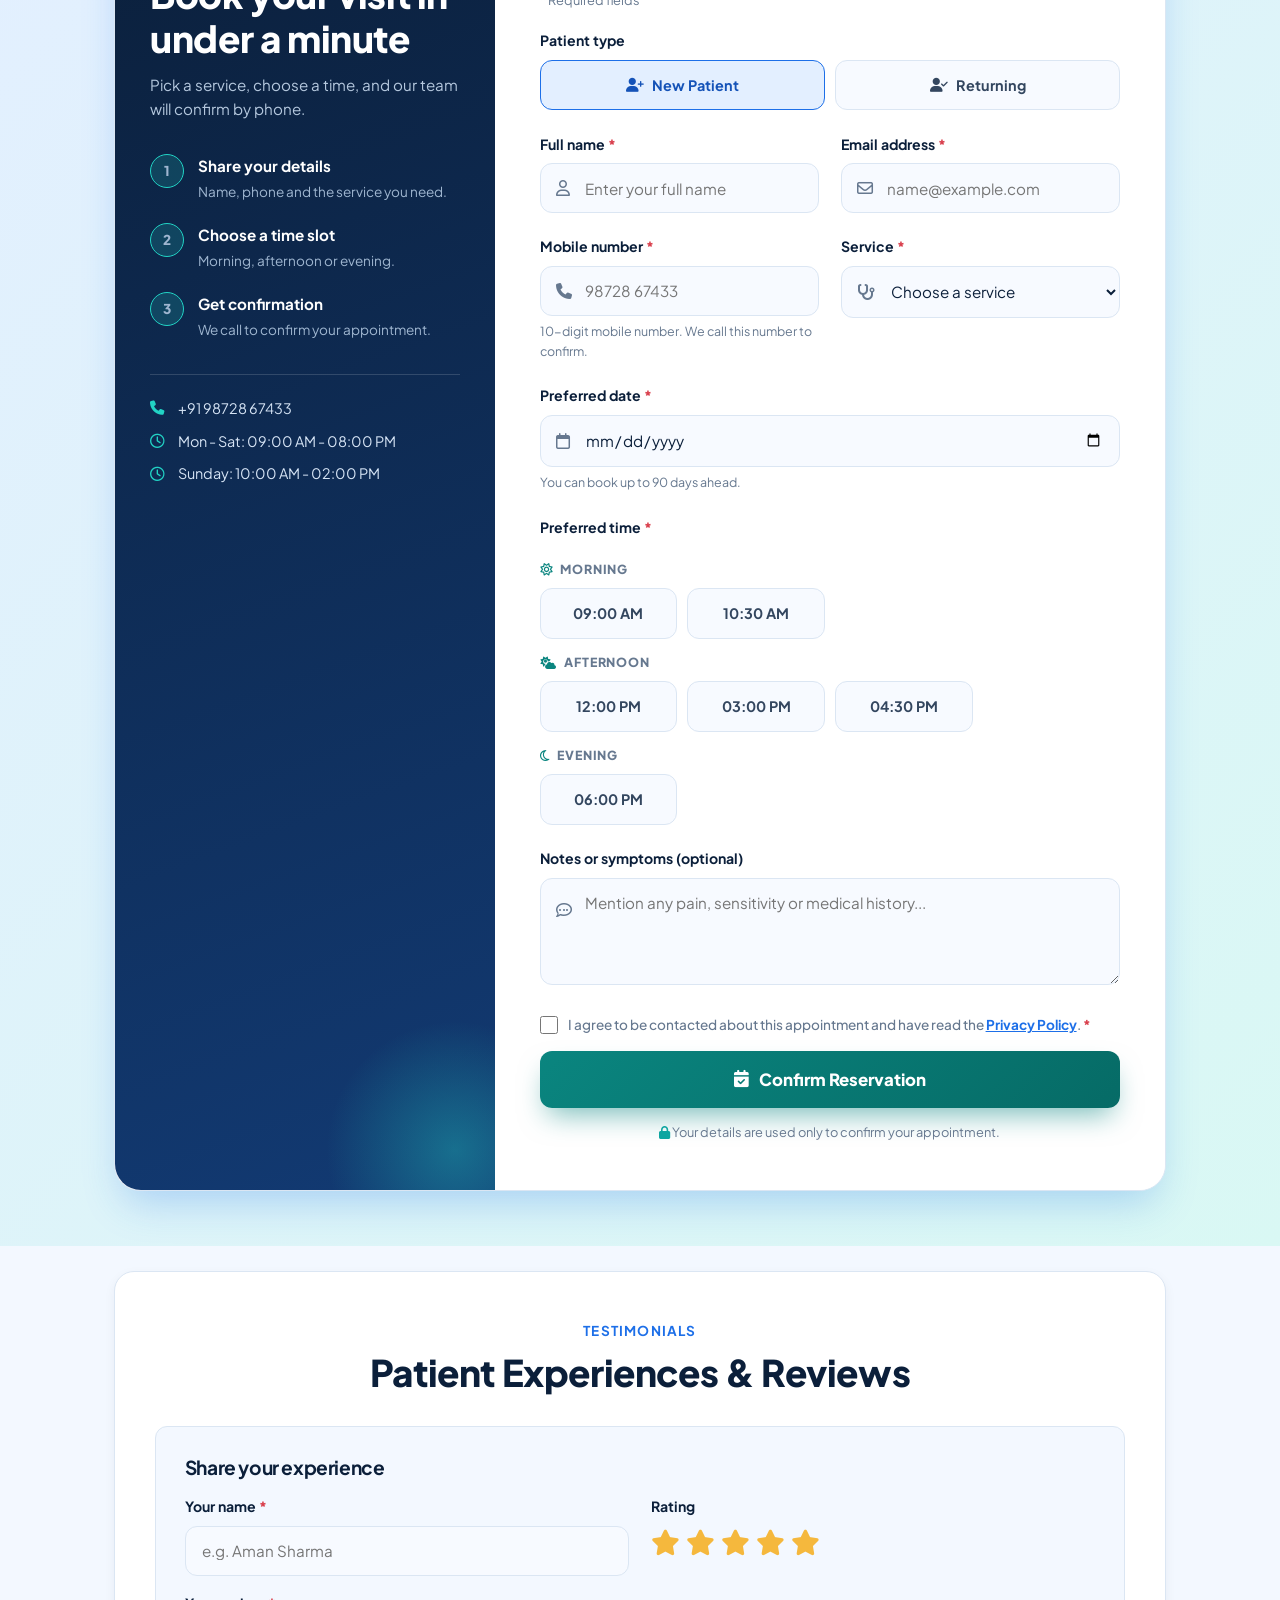
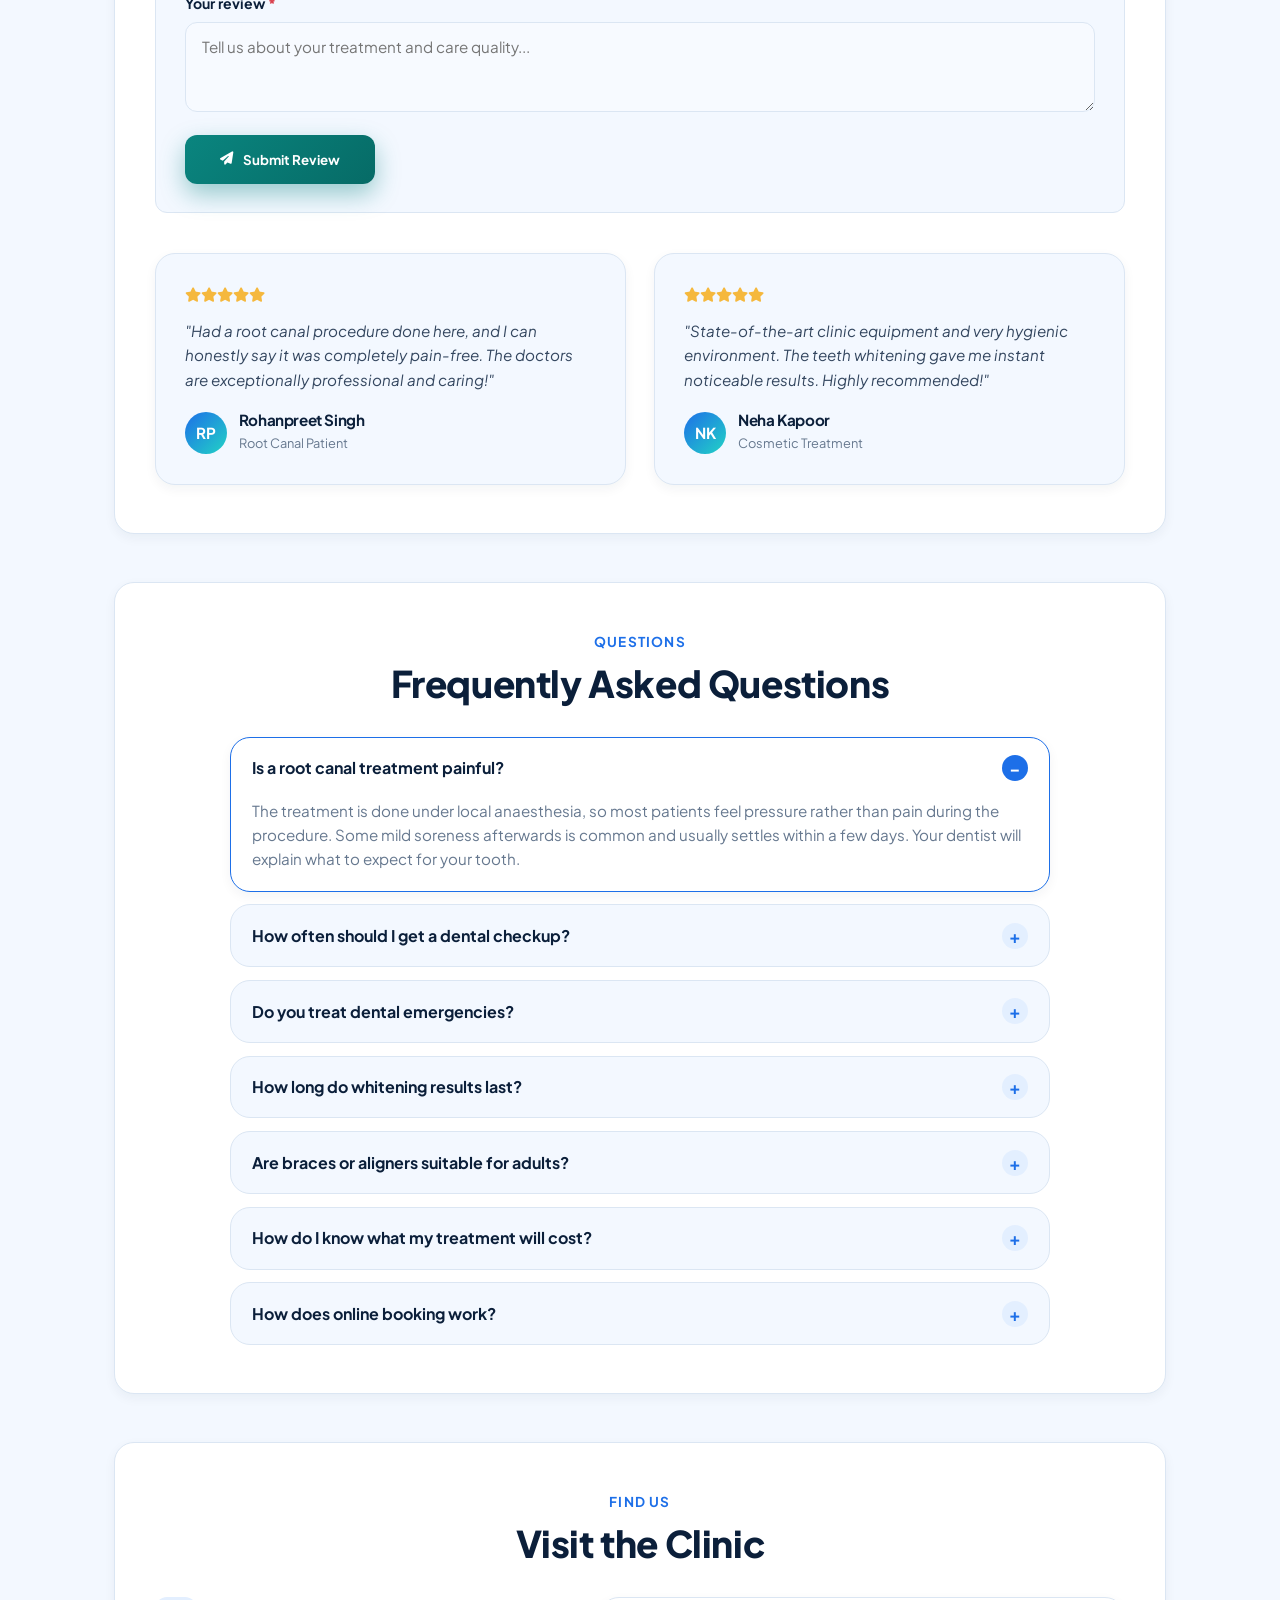
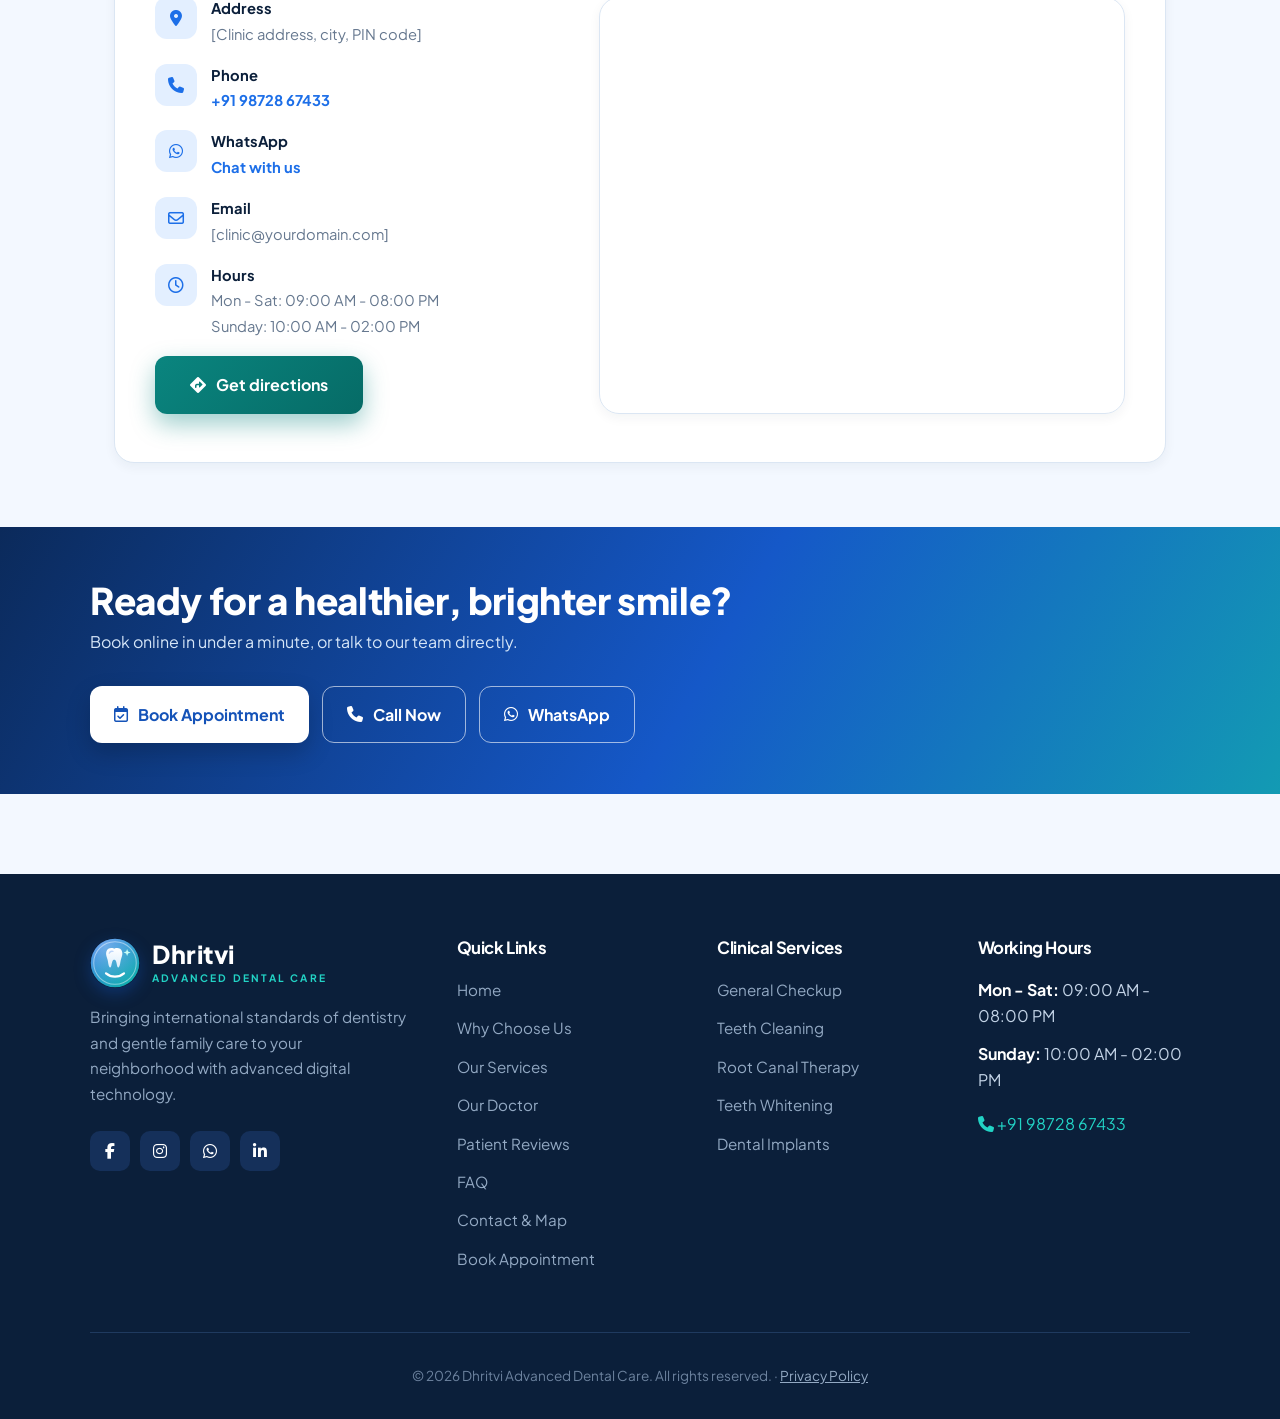
==== commit a1bc7be4: "Add multiple CSS stylesheets to index.html" ====
--- a/index.html
+++ b/index.html
@@ -47,6 +47,23 @@
         rel="stylesheet">
     <link rel="stylesheet" href="https://cdnjs.cloudflare.com/ajax/libs/font-awesome/6.4.0/css/all.min.css">
     <link rel="stylesheet" href="css/01-base.css">
+    <link rel="stylesheet" href="css/02-header.css">
+    <link rel="stylesheet" href="css/03-hero.css">
+    <link rel="stylesheet" href="css/04-stats-layout.css">
+    <link rel="stylesheet" href="css/05-why-us.css">
+    <link rel="stylesheet" href="css/06-services.css">
+    <link rel="stylesheet" href="css/07-booking.css">
+    <link rel="stylesheet" href="css/08-reviews-footer.css">
+    <link rel="stylesheet" href="css/09-sections.css">
+    <link rel="stylesheet" href="css/10-hero-extras.css">
+    <link rel="stylesheet" href="css/11-why-us-journey.css">
+    <link rel="stylesheet" href="css/12-mobile-menu.css">
+    <link rel="stylesheet" href="css/13-why-us-3d.css">
+    <link rel="stylesheet" href="css/14-home.css">
+    <link rel="stylesheet" href="css/15-hero-media.css">
+    <link rel="stylesheet" href="css/16-professional.css">
+    <link rel="stylesheet" href="css/17-responsive.css">
+    <link rel="stylesheet" href="css/18-phone-comfort.css">
 
 </head>
 
--- a/css/02-header.css
+++ b/css/02-header.css
@@ -0,0 +1,91 @@
+/* Site header and desktop navigation */
+/* Site Header */
+.site-header {
+    background-color: rgba(255, 255, 255, 0.92);
+    backdrop-filter: blur(12px);
+    padding: 1rem 2rem;
+    display: flex;
+    justify-content: space-between;
+    align-items: center;
+    position: sticky;
+    top: 0;
+    z-index: 1000;
+    box-shadow: var(--shadow-sm);
+    border-bottom: 1px solid rgba(219, 230, 243, 0.9);
+}
+
+.brand-container { display: flex; align-items: center; gap: 12px; }
+
+.brand-logo {
+    width: 44px;
+    height: 44px;
+    background: linear-gradient(135deg, var(--primary), var(--accent));
+    border-radius: 12px;
+    display: flex;
+    align-items: center;
+    justify-content: center;
+    color: white;
+    font-size: 1.3rem;
+    box-shadow: 0 4px 12px rgba(29, 111, 232, 0.3);
+    transition: transform 0.3s ease;
+}
+
+.brand-container:hover .brand-logo { transform: rotate(-8deg) scale(1.05); }
+
+.brand-title {
+    font-size: 1.35rem;
+    font-weight: 800;
+    color: var(--secondary);
+    letter-spacing: -0.5px;
+}
+
+.brand-title span { color: var(--primary); }
+
+.nav-links { display: flex; align-items: center; gap: 1.5rem; }
+
+.nav-links a {
+    position: relative;
+    color: var(--text-main);
+    text-decoration: none;
+    font-weight: 600;
+    font-size: 0.95rem;
+    padding: 0.5rem 0.8rem;
+    border-radius: 8px;
+    transition: all 0.3s cubic-bezier(0.4, 0, 0.2, 1);
+}
+
+.nav-links a:not(.nav-cta):hover {
+    color: var(--primary-dark);
+    background-color: var(--primary-light);
+}
+
+.nav-links a:not(.nav-cta)::after {
+    content: '';
+    position: absolute;
+    bottom: 2px;
+    left: 50%;
+    width: 0;
+    height: 2.5px;
+    background: linear-gradient(90deg, var(--primary), var(--accent));
+    border-radius: 4px;
+    transition: all 0.3s cubic-bezier(0.4, 0, 0.2, 1);
+    transform: translateX(-50%);
+}
+
+.nav-links a:not(.nav-cta):hover::after { width: 70%; }
+
+/* Coral CTA stands out against the blue/navy */
+.nav-cta {
+    background: linear-gradient(135deg, var(--cta), var(--cta-dark));
+    color: white !important;
+    padding: 0.65rem 1.4rem !important;
+    border-radius: var(--radius-md);
+    box-shadow: 0 4px 14px rgba(10, 133, 127, 0.35);
+    transition: all 0.3s cubic-bezier(0.4, 0, 0.2, 1) !important;
+}
+
+.nav-cta:hover {
+    transform: translateY(-3px) scale(1.03);
+    box-shadow: 0 8px 22px rgba(10, 133, 127, 0.5);
+}
+
--- a/css/03-hero.css
+++ b/css/03-hero.css
@@ -0,0 +1,103 @@
+/* Hero section and main buttons */
+/* Hero */
+.hero {
+    background: linear-gradient(180deg, rgba(11, 31, 58, 0.82) 0%, rgba(11, 31, 58, 0.68) 100%),
+                url('https://images.unsplash.com/photo-1629909613654-28e377c37b09?auto=format&fit=crop&q=80&w=1920') center/cover no-repeat;
+    padding: 7rem 2rem 8rem 2rem;
+    text-align: center;
+    position: relative;
+    display: flex;
+    justify-content: center;
+    align-items: center;
+}
+
+.hero-glass-card {
+    background: rgba(255, 255, 255, 0.12);
+    backdrop-filter: blur(16px);
+    -webkit-backdrop-filter: blur(16px);
+    border: 1px solid rgba(255, 255, 255, 0.25);
+    padding: 3.5rem 2.5rem;
+    border-radius: 28px;
+    max-width: 850px;
+    box-shadow: 0 30px 60px rgba(0, 0, 0, 0.35);
+    transition: transform 0.4s ease, border-color 0.4s ease;
+}
+
+.hero-glass-card:hover { border-color: rgba(255, 255, 255, 0.45); transform: translateY(-4px); }
+
+.hero-badge {
+    display: inline-flex;
+    align-items: center;
+    gap: 8px;
+    background: rgba(34, 211, 197, 0.18);
+    color: #7ff0e6;
+    padding: 0.45rem 1.2rem;
+    border-radius: 50px;
+    font-size: 0.88rem;
+    font-weight: 700;
+    margin-bottom: 1.5rem;
+    border: 1px solid rgba(34, 211, 197, 0.45);
+    letter-spacing: 0.5px;
+}
+
+.hero h1 {
+    font-size: 3.4rem;
+    font-weight: 800;
+    color: #ffffff;
+    line-height: 1.15;
+    margin: 0 auto 1.2rem auto;
+    letter-spacing: -1px;
+    text-shadow: 0 2px 10px rgba(0, 0, 0, 0.2);
+}
+
+.hero h1 span {
+    background: linear-gradient(135deg, #5eead4, #7cb4ff);
+    -webkit-background-clip: text;
+    background-clip: text;
+    -webkit-text-fill-color: transparent;
+}
+
+.hero p {
+    font-size: 1.18rem;
+    color: #e2ecf8;
+    max-width: 640px;
+    margin: 0 auto 2.5rem auto;
+}
+
+.hero-btns { display: flex; justify-content: center; gap: 1.2rem; flex-wrap: wrap; }
+
+.btn-primary {
+    background: linear-gradient(135deg, var(--cta), var(--cta-dark));
+    color: white;
+    padding: 1rem 2.2rem;
+    font-weight: 700;
+    text-decoration: none;
+    border: none;
+    cursor: pointer;
+    border-radius: var(--radius-md);
+    box-shadow: 0 10px 25px rgba(10, 133, 127, 0.4);
+    transition: all 0.3s cubic-bezier(0.4, 0, 0.2, 1);
+    display: inline-flex;
+    align-items: center;
+    gap: 10px;
+}
+
+.btn-primary:hover {
+    transform: translateY(-4px) scale(1.02);
+    box-shadow: 0 20px 35px rgba(10, 133, 127, 0.5);
+}
+
+.btn-secondary {
+    background: rgba(255, 255, 255, 0.15);
+    color: white;
+    padding: 1rem 2.2rem;
+    font-weight: 700;
+    text-decoration: none;
+    border-radius: var(--radius-md);
+    border: 1px solid rgba(255, 255, 255, 0.3);
+    backdrop-filter: blur(8px);
+    transition: all 0.3s cubic-bezier(0.4, 0, 0.2, 1);
+}
+
+.btn-secondary:hover { background: rgba(255, 255, 255, 0.3); border-color: white; transform: translateY(-4px); }
+
--- a/css/04-stats-layout.css
+++ b/css/04-stats-layout.css
@@ -0,0 +1,53 @@
+/* Stats strip, container, section titles */
+/* Stats */
+.stats-banner {
+    max-width: 950px;
+    margin: -3.5rem auto 4rem auto;
+    background: white;
+    border-radius: var(--radius-lg);
+    padding: 2rem;
+    display: grid;
+    grid-template-columns: repeat(3, 1fr);
+    gap: 1.5rem;
+    box-shadow: 0 20px 40px rgba(11, 31, 58, 0.12);
+    border: 1px solid var(--border-color);
+    position: relative;
+    z-index: 10;
+}
+
+.stat-item {
+    text-align: center;
+    border-right: 1px solid var(--border-color);
+    transition: transform 0.3s ease;
+    padding: 0.5rem 0;
+}
+
+.stat-item:hover { transform: translateY(-4px); }
+.stat-item:last-child { border-right: none; }
+
+.stat-number {
+    font-size: 2.3rem;
+    font-weight: 800;
+    background: linear-gradient(135deg, var(--primary), var(--accent-dark));
+    -webkit-background-clip: text;
+    background-clip: text;
+    -webkit-text-fill-color: transparent;
+}
+
+.stat-label { font-size: 0.9rem; color: var(--text-muted); font-weight: 600; }
+
+.container { max-width: 1100px; margin: 0 auto 4rem auto; padding: 0 1.5rem; }
+
+.section-header { text-align: center; margin-bottom: 3rem; }
+
+.section-subtitle {
+    color: var(--primary);
+    font-weight: 700;
+    text-transform: uppercase;
+    font-size: 0.85rem;
+    letter-spacing: 1px;
+    margin-bottom: 0.5rem;
+}
+
+.section-title { font-size: 2.2rem; font-weight: 800; color: var(--secondary); letter-spacing: -0.5px; }
+
--- a/css/05-why-us.css
+++ b/css/05-why-us.css
@@ -0,0 +1,118 @@
+/* Why Us: intro and feature list */
+/* ===== WHY US (intro + numbered feature list) ===== */
+.why-wrap {
+    display: grid;
+    grid-template-columns: 1fr 1.25fr;
+    gap: 4rem;
+    align-items: center;
+    margin-bottom: 5rem;
+}
+
+.why-intro .section-subtitle { text-align: left; }
+
+.why-intro h2 {
+    font-size: 2.5rem;
+    font-weight: 800;
+    color: var(--secondary);
+    line-height: 1.15;
+    letter-spacing: -0.8px;
+    margin-bottom: 1.1rem;
+}
+
+.why-intro h2 span { color: var(--primary); }
+
+.why-intro p { color: var(--text-muted); margin-bottom: 1.5rem; max-width: 460px; }
+
+.why-checks { list-style: none; margin-bottom: 1.8rem; }
+
+.why-checks li {
+    display: flex;
+    align-items: center;
+    gap: 10px;
+    font-weight: 600;
+    color: var(--secondary);
+    margin-bottom: 0.7rem;
+    font-size: 0.95rem;
+}
+
+.why-checks li i {
+    width: 22px;
+    height: 22px;
+    border-radius: 50%;
+    background: var(--accent);
+    color: var(--secondary);
+    font-size: 0.65rem;
+    display: flex;
+    align-items: center;
+    justify-content: center;
+    flex-shrink: 0;
+}
+
+.why-link {
+    display: inline-flex;
+    align-items: center;
+    gap: 8px;
+    color: var(--primary);
+    font-weight: 700;
+    text-decoration: none;
+    transition: gap 0.3s ease;
+}
+
+.why-link:hover { gap: 14px; }
+
+.why-list {
+    counter-reset: why;
+    background: #fff;
+    border: 1px solid var(--border-color);
+    border-radius: 24px;
+    box-shadow: var(--shadow-md);
+    padding: 0.6rem 2rem;
+}
+
+.why-item {
+    counter-increment: why;
+    display: grid;
+    grid-template-columns: 56px 1fr auto;
+    gap: 1.3rem;
+    align-items: center;
+    padding: 1.5rem 0;
+    border-bottom: 1px solid var(--border-color);
+    transition: transform 0.3s ease;
+}
+
+.why-item:last-child { border-bottom: none; }
+
+.why-item::after {
+    content: "0" counter(why);
+    font-size: 2rem;
+    font-weight: 800;
+    line-height: 1;
+    color: var(--primary-light);
+    transition: color 0.3s ease;
+}
+
+.why-item:hover { transform: translateX(6px); }
+.why-item:hover::after { color: var(--accent); }
+
+.why-icon {
+    width: 56px;
+    height: 56px;
+    border-radius: 16px;
+    background: var(--primary-light);
+    color: var(--primary);
+    display: flex;
+    align-items: center;
+    justify-content: center;
+    font-size: 1.35rem;
+    transition: all 0.3s ease;
+}
+
+.why-item:hover .why-icon {
+    background: linear-gradient(135deg, var(--primary), var(--accent));
+    color: #fff;
+    transform: rotate(-6deg) scale(1.06);
+}
+
+.why-text h3 { color: var(--secondary); font-size: 1.1rem; font-weight: 700; margin-bottom: 0.25rem; }
+.why-text p { color: var(--text-muted); font-size: 0.92rem; margin: 0; }
+
--- a/css/06-services.css
+++ b/css/06-services.css
@@ -0,0 +1,137 @@
+/* Services filter and cards */
+/* ===== SERVICES (filter tabs + accent-strip cards) ===== */
+.filter-bar {
+    display: flex;
+    justify-content: center;
+    flex-wrap: wrap;
+    gap: 10px;
+    margin-bottom: 2.5rem;
+}
+
+.filter-btn {
+    background: white;
+    border: 1.5px solid var(--border-color);
+    color: var(--text-main);
+    padding: 0.6rem 1.3rem;
+    border-radius: 50px;
+    font-weight: 700;
+    font-size: 0.88rem;
+    cursor: pointer;
+    transition: all 0.25s ease;
+}
+
+.filter-btn:hover { border-color: var(--primary); color: var(--primary); }
+
+.filter-btn.active {
+    background: var(--secondary);
+    border-color: var(--secondary);
+    color: white;
+    box-shadow: 0 6px 16px rgba(11, 31, 58, 0.25);
+}
+
+.services-grid {
+    display: grid;
+    grid-template-columns: repeat(auto-fit, minmax(320px, 1fr));
+    gap: 1.8rem;
+    margin-bottom: 5rem;
+}
+
+.service-card {
+    background: var(--bg-card);
+    border-radius: var(--radius-lg);
+    padding: 2rem;
+    box-shadow: var(--shadow-sm);
+    border: 1px solid var(--border-color);
+    border-top: 5px solid var(--primary);
+    display: flex;
+    flex-direction: column;
+    justify-content: space-between;
+    transition: all 0.35s cubic-bezier(0.4, 0, 0.2, 1);
+    animation: fadeUp 0.45s ease both;
+}
+
+/* each category gets its own accent color */
+.service-card[data-cat="Preventive"]   { border-top-color: var(--primary); }
+.service-card[data-cat="Hygiene"]      { border-top-color: var(--accent); }
+.service-card[data-cat="Therapy"]      { border-top-color: #123a73; }
+.service-card[data-cat="Cosmetic"]     { border-top-color: var(--cta); }
+.service-card[data-cat="Restorative"]  { border-top-color: #0ea5a0; }
+.service-card[data-cat="Orthodontics"] { border-top-color: #3b8bff; }
+
+@keyframes fadeUp {
+    from { opacity: 0; transform: translateY(14px); }
+    to { opacity: 1; transform: translateY(0); }
+}
+
+.service-card:hover { transform: translateY(-8px); box-shadow: var(--shadow-md); }
+
+.service-header-icon { display: flex; justify-content: space-between; align-items: center; margin-bottom: 1.2rem; }
+
+.service-icon {
+    width: 52px;
+    height: 52px;
+    background: var(--primary-light);
+    color: var(--primary);
+    border-radius: 12px;
+    display: flex;
+    align-items: center;
+    justify-content: center;
+    font-size: 1.3rem;
+    transition: all 0.3s ease;
+}
+
+.service-card:hover .service-icon { transform: scale(1.1); background: var(--secondary); color: white; }
+
+.service-tag {
+    font-size: 0.75rem;
+    font-weight: 700;
+    background: var(--bg-main);
+    color: var(--secondary);
+    padding: 0.3rem 0.75rem;
+    border-radius: 20px;
+    border: 1px solid var(--border-color);
+}
+
+.service-card h3 { color: var(--secondary); font-size: 1.3rem; font-weight: 700; margin-bottom: 0.6rem; }
+.service-card p { color: var(--text-muted); font-size: 0.95rem; margin-bottom: 1.5rem; }
+
+.service-meta {
+    display: flex;
+    align-items: center;
+    gap: 1rem;
+    padding-top: 1rem;
+    border-top: 1px dashed var(--border-color);
+    margin-bottom: 1.2rem;
+    font-size: 0.85rem;
+    color: var(--text-muted);
+    font-weight: 600;
+}
+
+.service-meta i { color: var(--accent-dark); margin-right: 4px; }
+
+.service-book-btn {
+    background-color: var(--primary-light);
+    color: var(--primary-dark);
+    border: none;
+    padding: 0.85rem 1rem;
+    border-radius: var(--radius-md);
+    font-weight: 700;
+    cursor: pointer;
+    width: 100%;
+    transition: all 0.3s ease;
+    display: flex;
+    align-items: center;
+    justify-content: center;
+    gap: 8px;
+}
+
+.service-book-btn i { transition: transform 0.3s ease; }
+
+.service-book-btn:hover {
+    background-color: var(--primary);
+    color: white;
+    box-shadow: 0 6px 16px rgba(29, 111, 232, 0.35);
+}
+
+.service-book-btn:hover i { transform: translateX(5px); }
+
--- a/css/07-booking.css
+++ b/css/07-booking.css
@@ -0,0 +1,233 @@
+/* Booking section and form */
+/* ===== BOOKING (split: dark info panel + form) ===== */
+.booking-section {
+    display: grid;
+    grid-template-columns: 0.85fr 1.5fr;
+    background: white;
+    border-radius: 26px;
+    box-shadow: var(--shadow-lg);
+    border: 1px solid var(--border-color);
+    overflow: hidden;
+    margin-bottom: 5rem;
+}
+
+.booking-info {
+    background: linear-gradient(160deg, var(--secondary) 0%, #123a73 100%);
+    color: #d6e4f5;
+    padding: 3rem 2.2rem;
+    position: relative;
+    overflow: hidden;
+}
+
+.booking-info::after {
+    content: '';
+    position: absolute;
+    width: 260px; height: 260px;
+    right: -90px; bottom: -90px;
+    border-radius: 50%;
+    background: radial-gradient(circle, rgba(34, 211, 197, 0.35), transparent 70%);
+}
+
+.booking-info .section-subtitle { color: var(--accent); }
+.booking-info h2 { color: white; font-size: 1.9rem; font-weight: 800; line-height: 1.2; margin-bottom: 0.8rem; }
+.booking-info > p { font-size: 0.95rem; margin-bottom: 2rem; color: #b5c8de; }
+
+.booking-steps { list-style: none; margin-bottom: 2rem; position: relative; z-index: 1; }
+
+.booking-steps li { display: flex; gap: 14px; margin-bottom: 1.2rem; align-items: flex-start; }
+
+.step-dot {
+    width: 34px;
+    height: 34px;
+    border-radius: 50%;
+    background: rgba(34, 211, 197, 0.18);
+    border: 1px solid var(--accent);
+    color: var(--accent);
+    font-weight: 800;
+    font-size: 0.9rem;
+    display: flex;
+    align-items: center;
+    justify-content: center;
+    flex-shrink: 0;
+}
+
+.booking-steps strong { display: block; color: white; font-size: 0.95rem; }
+.booking-steps span { font-size: 0.85rem; color: #9fb6d0; }
+
+.booking-contact {
+    position: relative;
+    z-index: 1;
+    padding-top: 1.4rem;
+    border-top: 1px solid rgba(255, 255, 255, 0.15);
+    font-size: 0.9rem;
+}
+
+.booking-contact div { margin-bottom: 0.6rem; display: flex; gap: 10px; align-items: center; }
+.booking-contact i { color: var(--accent); width: 18px; }
+
+.booking-form-wrap { padding: 3rem 2.8rem; }
+.booking-form-wrap h3 { color: var(--secondary); font-size: 1.4rem; font-weight: 800; margin-bottom: 0.3rem; }
+.booking-form-wrap .form-intro { color: var(--text-muted); font-size: 0.9rem; margin-bottom: 1.8rem; }
+
+.form-group { margin-bottom: 1.4rem; }
+
+.form-group label {
+    display: block;
+    margin-bottom: 0.5rem;
+    font-weight: 700;
+    color: var(--secondary);
+    font-size: 0.88rem;
+}
+
+.input-wrapper { position: relative; }
+
+.input-wrapper i {
+    position: absolute;
+    left: 1rem;
+    top: 50%;
+    transform: translateY(-50%);
+    color: var(--text-muted);
+    font-size: 1rem;
+}
+
+.form-group input,
+.form-group select,
+.form-group textarea {
+    width: 100%;
+    padding: 0.9rem 1rem 0.9rem 2.8rem;
+    border: 1.5px solid var(--border-color);
+    border-radius: var(--radius-md);
+    font-size: 0.95rem;
+    color: var(--secondary);
+    background-color: #f7faff;
+    transition: all 0.2s ease;
+    outline: none;
+}
+
+.form-group textarea { resize: vertical; min-height: 100px; }
+
+.form-group input:focus,
+.form-group select:focus,
+.form-group textarea:focus {
+    border-color: var(--primary);
+    background-color: #ffffff;
+    box-shadow: 0 0 0 4px rgba(29, 111, 232, 0.12);
+}
+
+.form-row { display: flex; gap: 1.4rem; }
+.form-row .form-group { flex: 1; }
+
+/* patient type toggle */
+.patient-type { display: flex; gap: 10px; }
+
+.patient-type label {
+    flex: 1;
+    margin: 0;
+    cursor: pointer;
+}
+
+.patient-type input { display: none; }
+
+.patient-type span {
+    display: flex;
+    align-items: center;
+    justify-content: center;
+    gap: 8px;
+    padding: 0.8rem;
+    border: 1.5px solid var(--border-color);
+    border-radius: var(--radius-md);
+    font-weight: 700;
+    font-size: 0.9rem;
+    color: var(--text-main);
+    background: #f7faff;
+    transition: all 0.2s ease;
+}
+
+.patient-type input:checked + span {
+    border-color: var(--primary);
+    background: var(--primary-light);
+    color: var(--primary-dark);
+}
+
+.slot-label { display: flex; justify-content: space-between; align-items: center; }
+.slot-subtitle { font-size: 0.8rem; color: var(--text-muted); font-weight: 500; }
+
+.slot-group-title {
+    font-size: 0.78rem;
+    font-weight: 800;
+    text-transform: uppercase;
+    letter-spacing: 0.8px;
+    color: var(--text-muted);
+    margin: 0.9rem 0 0.5rem 0;
+    display: flex;
+    align-items: center;
+    gap: 8px;
+}
+
+.slot-group-title i { color: var(--cta); }
+
+.time-slots { display: grid; grid-template-columns: repeat(auto-fill, minmax(120px, 1fr)); gap: 10px; }
+
+.slot-btn {
+    padding: 0.75rem 0.5rem;
+    background-color: #f7faff;
+    border: 1.5px solid var(--border-color);
+    border-radius: var(--radius-md);
+    cursor: pointer;
+    text-align: center;
+    font-size: 0.88rem;
+    font-weight: 700;
+    color: var(--text-main);
+    transition: all 0.2s ease;
+}
+
+.slot-btn:hover {
+    border-color: var(--primary);
+    color: var(--primary-dark);
+    background-color: var(--primary-light);
+    transform: translateY(-2px);
+}
+
+.slot-btn.selected {
+    background-color: var(--primary);
+    color: #ffffff;
+    border-color: var(--primary);
+    box-shadow: 0 4px 12px rgba(29, 111, 232, 0.35);
+}
+
+.submit-btn {
+    width: 100%;
+    padding: 1.1rem;
+    background: linear-gradient(135deg, var(--cta), var(--cta-dark));
+    color: white;
+    border: none;
+    border-radius: var(--radius-md);
+    font-size: 1.05rem;
+    font-weight: 800;
+    cursor: pointer;
+    margin-top: 1rem;
+    box-shadow: 0 14px 28px -8px rgba(10, 133, 127, 0.55);
+    transition: all 0.3s ease;
+    display: flex;
+    align-items: center;
+    justify-content: center;
+    gap: 10px;
+}
+
+.submit-btn:hover { transform: translateY(-3px); box-shadow: 0 22px 34px -10px rgba(10, 133, 127, 0.6); }
+
+.form-note { text-align: center; font-size: 0.8rem; color: var(--text-muted); margin-top: 0.9rem; }
+.form-note i { color: var(--accent-dark); }
+
+.confirmation-message {
+    display: none;
+    margin-top: 1.5rem;
+    padding: 1.2rem;
+    background-color: #ecfdf8;
+    color: #0b6b5c;
+    border: 1px solid #a7ecdc;
+    border-radius: var(--radius-md);
+    text-align: center;
+    font-weight: 700;
+}
+
--- a/css/08-reviews-footer.css
+++ b/css/08-reviews-footer.css
@@ -0,0 +1,92 @@
+/* Reviews and footer */
+/* Reviews */
+.reviews-section {
+    background: white;
+    padding: 3rem 2.5rem;
+    border-radius: 24px;
+    box-shadow: var(--shadow-md);
+    border: 1px solid var(--border-color);
+}
+
+.star-rating-input { display: flex; gap: 8px; font-size: 1.4rem; color: #cbd5e1; cursor: pointer; margin-top: 0.3rem; }
+.star-rating-input i.active { color: #f5b83d; }
+
+.reviews-grid {
+    display: grid;
+    grid-template-columns: repeat(auto-fit, minmax(300px, 1fr));
+    gap: 1.8rem;
+    margin-top: 2rem;
+}
+
+.review-card {
+    background: var(--bg-main);
+    border-radius: var(--radius-lg);
+    padding: 1.8rem;
+    border: 1px solid var(--border-color);
+    display: flex;
+    flex-direction: column;
+    justify-content: space-between;
+    transition: all 0.3s ease;
+}
+
+.review-card:hover { transform: translateY(-5px); box-shadow: var(--shadow-md); border-left: 4px solid var(--primary); }
+
+.stars { color: #f5b83d; font-size: 0.9rem; margin-bottom: 0.8rem; }
+.review-text { color: var(--text-main); font-size: 0.95rem; font-style: italic; margin-bottom: 1.2rem; line-height: 1.6; }
+.reviewer-info { display: flex; align-items: center; gap: 12px; }
+
+.reviewer-avatar {
+    width: 42px;
+    height: 42px;
+    background: linear-gradient(135deg, var(--primary), var(--accent));
+    color: white;
+    border-radius: 50%;
+    display: flex;
+    align-items: center;
+    justify-content: center;
+    font-weight: 700;
+    font-size: 0.95rem;
+}
+
+.reviewer-details h4 { color: var(--secondary); font-size: 0.95rem; font-weight: 700; }
+.reviewer-details span { color: var(--text-muted); font-size: 0.8rem; }
+
+/* Footer */
+.site-footer { background-color: var(--secondary); color: #c3d3e6; padding: 4rem 2rem 2rem 2rem; margin-top: 5rem; }
+
+.footer-content {
+    max-width: 1100px;
+    margin: 0 auto;
+    display: grid;
+    grid-template-columns: 1.5fr repeat(3, 1fr);
+    gap: 3rem;
+    padding-bottom: 3rem;
+    border-bottom: 1px solid #1f3a5f;
+}
+
+.footer-brand p { margin-top: 1rem; font-size: 0.95rem; color: #93a9c3; line-height: 1.7; }
+.footer-column h3 { color: white; font-size: 1.05rem; font-weight: 700; margin-bottom: 1.2rem; }
+.footer-column ul { list-style: none; }
+.footer-column ul li { margin-bottom: 0.8rem; }
+.footer-column ul li a { color: #93a9c3; text-decoration: none; transition: color 0.2s ease; font-size: 0.95rem; }
+.footer-column ul li a:hover { color: var(--accent); }
+
+.social-links { display: flex; gap: 10px; margin-top: 1.5rem; }
+
+.social-icon {
+    width: 40px;
+    height: 40px;
+    background-color: #15305a;
+    border-radius: 10px;
+    display: flex;
+    align-items: center;
+    justify-content: center;
+    color: white;
+    text-decoration: none;
+    transition: all 0.3s ease;
+}
+
+.social-icon:hover { background-color: var(--primary); transform: translateY(-4px); }
+
+.footer-bottom { max-width: 1100px; margin: 2rem auto 0 auto; text-align: center; font-size: 0.85rem; color: #6c829e; }
+
--- a/css/09-sections.css
+++ b/css/09-sections.css
@@ -0,0 +1,322 @@
+/* Section backgrounds, doctor, consent, FAQ, contact, floating buttons */
+/* ===== COMFORTABLE BACKGROUNDS (full-width section bands) ===== */
+body {
+    background-color: #f3f8ff;
+}
+
+.container { isolation: isolate; }
+
+#features, #services, #booking { position: relative; }
+
+#features, #services { padding: 4.5rem 0; }
+#features { margin-bottom: 0; }
+.why-wrap { margin-bottom: 0; }
+.services-grid { margin-bottom: 0; }
+
+/* Why Us: white band with soft aqua + blue glows */
+#features::before {
+    content: '';
+    position: absolute;
+    top: 0; bottom: 0;
+    left: 50%;
+    width: 100vw;
+    transform: translateX(-50%);
+    z-index: -1;
+    background:
+        radial-gradient(circle at 92% 12%, rgba(34, 211, 197, 0.16), transparent 40%),
+        radial-gradient(circle at 6% 88%, rgba(29, 111, 232, 0.10), transparent 42%),
+        #ffffff;
+}
+
+/* Services: soft blue tint with a faint dotted pattern */
+#services::before {
+    content: '';
+    position: absolute;
+    top: 0; bottom: 0;
+    left: 50%;
+    width: 100vw;
+    transform: translateX(-50%);
+    z-index: -1;
+    background:
+        radial-gradient(rgba(29, 111, 232, 0.10) 1.2px, transparent 1.2px) 0 0 / 26px 26px,
+        #eef5ff;
+}
+
+/* Booking: light blue-to-aqua gradient band behind the white card */
+.booking-section { overflow: visible; margin-top: 4.5rem; margin-bottom: 5rem; }
+
+#booking::before {
+    content: '';
+    position: absolute;
+    top: -3.5rem; bottom: -3.5rem;
+    left: 50%;
+    width: 100vw;
+    transform: translateX(-50%);
+    z-index: -1;
+    background: linear-gradient(135deg, #e3efff 0%, #d9f8f4 100%);
+}
+
+.booking-info { border-radius: 26px 0 0 26px; }
+.booking-form-wrap { border-radius: 0 26px 26px 0; background: #fff; }
+
+@media (max-width: 960px) {
+    .booking-info { border-radius: 26px 26px 0 0; }
+    .booking-form-wrap { border-radius: 0 0 26px 26px; }
+}
+
+/* Cards sit cleanly on tinted backgrounds */
+.service-card { background: #ffffff; }
+
+/* ===== EMERGENCY BAR ===== */
+.emergency-bar {
+    background: var(--secondary);
+    color: #e6eefb;
+    text-align: center;
+    font-size: 0.85rem;
+    font-weight: 600;
+    padding: 0.55rem 1rem;
+    display: flex;
+    justify-content: center;
+    align-items: center;
+    flex-wrap: wrap;
+    gap: 0.5rem 0.9rem;
+}
+
+.emergency-bar > i { color: var(--cta); }
+
+.emergency-bar a {
+    color: #fff;
+    background: var(--cta);
+    padding: 0.25rem 0.8rem;
+    border-radius: 50px;
+    text-decoration: none;
+    font-weight: 700;
+    transition: background 0.2s ease;
+}
+
+.emergency-bar a:hover { background: var(--cta-dark); }
+
+/* ===== DOCTOR PROFILE ===== */
+#doctor { position: relative; padding: 4.5rem 0; }
+
+#doctor::before {
+    content: '';
+    position: absolute;
+    top: 0; bottom: 0;
+    left: 50%;
+    width: 100vw;
+    transform: translateX(-50%);
+    z-index: -1;
+    background:
+        radial-gradient(circle at 8% 15%, rgba(34, 211, 197, 0.14), transparent 40%),
+        #ffffff;
+}
+
+.doctor-wrap {
+    display: grid;
+    grid-template-columns: 0.8fr 1.4fr;
+    gap: 3.5rem;
+    align-items: center;
+}
+
+.doctor-photo {
+    aspect-ratio: 4 / 5;
+    width: 100%;
+    object-fit: cover;
+    border-radius: 28px;
+    background: linear-gradient(160deg, var(--primary-light), #d9f8f4);
+    border: 1px solid var(--border-color);
+    box-shadow: var(--shadow-md);
+    display: flex;
+    flex-direction: column;
+    align-items: center;
+    justify-content: center;
+    gap: 0.8rem;
+    color: var(--primary);
+    font-weight: 700;
+    font-size: 0.9rem;
+}
+
+.doctor-photo i { font-size: 5rem; opacity: 0.55; }
+
+.doctor-role { color: var(--primary-dark); font-weight: 700; margin: 0.3rem 0 1rem 0; }
+.doctor-bio { color: var(--text-muted); margin-bottom: 1.5rem; }
+
+.doctor-facts {
+    list-style: none;
+    display: grid;
+    grid-template-columns: repeat(2, 1fr);
+    gap: 1rem;
+    margin-bottom: 2rem;
+}
+
+.doctor-facts li {
+    display: flex;
+    gap: 12px;
+    align-items: flex-start;
+    background: var(--bg-main);
+    border: 1px solid var(--border-color);
+    border-radius: var(--radius-md);
+    padding: 0.9rem 1rem;
+}
+
+.doctor-facts li > i {
+    width: 36px;
+    height: 36px;
+    border-radius: 10px;
+    background: var(--primary-light);
+    color: var(--primary);
+    display: flex;
+    align-items: center;
+    justify-content: center;
+    flex-shrink: 0;
+    font-size: 0.95rem;
+}
+
+.doctor-facts strong { display: block; color: var(--secondary); font-size: 0.88rem; }
+.doctor-facts span { color: var(--text-muted); font-size: 0.85rem; }
+
+/* ===== BOOKING CONSENT ===== */
+.consent-row {
+    display: flex;
+    gap: 10px;
+    align-items: flex-start;
+    font-size: 0.85rem;
+    font-weight: 500;
+    color: var(--text-muted);
+    cursor: pointer;
+    margin-top: 0.4rem;
+}
+
+.consent-row input {
+    width: 18px;
+    height: 18px;
+    margin-top: 2px;
+    padding: 0;
+    flex-shrink: 0;
+    accent-color: var(--primary);
+}
+
+.consent-row a { color: var(--primary); font-weight: 700; }
+
+/* ===== FAQ ===== */
+.faq-section,
+.contact-section {
+    background: white;
+    padding: 3rem 2.5rem;
+    border-radius: 24px;
+    box-shadow: var(--shadow-md);
+    border: 1px solid var(--border-color);
+    margin-top: 3rem;
+}
+
+.faq-list { max-width: 820px; margin: 0 auto; display: grid; gap: 0.8rem; }
+
+.faq-item {
+    background: var(--bg-main);
+    border: 1px solid var(--border-color);
+    border-radius: var(--radius-md);
+    transition: border-color 0.2s ease, box-shadow 0.2s ease;
+}
+
+.faq-item[open] { border-color: var(--primary); box-shadow: var(--shadow-sm); background: #fff; }
+
+.faq-item summary {
+    cursor: pointer;
+    list-style: none;
+    padding: 1.1rem 3rem 1.1rem 1.3rem;
+    font-weight: 700;
+    color: var(--secondary);
+    position: relative;
+}
+
+.faq-item summary::-webkit-details-marker { display: none; }
+
+.faq-item summary::after {
+    content: '+';
+    position: absolute;
+    right: 1.3rem;
+    top: 50%;
+    transform: translateY(-50%);
+    width: 26px;
+    height: 26px;
+    border-radius: 50%;
+    background: var(--primary-light);
+    color: var(--primary);
+    font-size: 1.1rem;
+    line-height: 26px;
+    text-align: center;
+    transition: all 0.2s ease;
+}
+
+.faq-item[open] summary::after { content: '\2212'; background: var(--primary); color: #fff; }
+
+.faq-item p { padding: 0 1.3rem 1.2rem 1.3rem; color: var(--text-muted); font-size: 0.95rem; }
+
+/* ===== CONTACT & MAP ===== */
+.contact-grid { display: grid; grid-template-columns: 1fr 1.3fr; gap: 2.5rem; align-items: stretch; }
+
+.contact-details { display: flex; flex-direction: column; gap: 1.1rem; align-items: flex-start; }
+
+.contact-item { display: flex; gap: 14px; align-items: flex-start; }
+
+.contact-item > i {
+    width: 42px;
+    height: 42px;
+    border-radius: 12px;
+    background: var(--primary-light);
+    color: var(--primary);
+    display: flex;
+    align-items: center;
+    justify-content: center;
+    flex-shrink: 0;
+}
+
+.contact-item strong { display: block; color: var(--secondary); font-size: 0.92rem; }
+.contact-item span { color: var(--text-muted); font-size: 0.92rem; }
+.contact-item a { color: var(--primary); font-weight: 700; text-decoration: none; }
+.contact-item a:hover { text-decoration: underline; }
+
+.map-frame {
+    min-height: 340px;
+    border-radius: var(--radius-lg);
+    overflow: hidden;
+    border: 1px solid var(--border-color);
+    box-shadow: var(--shadow-sm);
+}
+
+.map-frame iframe { width: 100%; height: 100%; min-height: 340px; border: 0; display: block; }
+
+/* ===== FLOATING CALL + WHATSAPP ===== */
+.float-actions {
+    position: fixed;
+    right: 18px;
+    bottom: 18px;
+    z-index: 900;
+    display: flex;
+    flex-direction: column;
+    gap: 12px;
+}
+
+.float-btn {
+    width: 54px;
+    height: 54px;
+    border-radius: 50%;
+    display: flex;
+    align-items: center;
+    justify-content: center;
+    color: #fff;
+    font-size: 1.5rem;
+    text-decoration: none;
+    box-shadow: 0 10px 24px rgba(11, 31, 58, 0.28);
+    transition: transform 0.25s ease, box-shadow 0.25s ease;
+}
+
+.float-btn:hover { transform: translateY(-4px) scale(1.06); box-shadow: 0 14px 28px rgba(11, 31, 58, 0.35); }
+.float-wa { background: #25d366; }
+.float-call { background: var(--primary); font-size: 1.25rem; }
+
+/* ===== FOOTER LEGAL LINK ===== */
+.footer-legal { color: #93a9c3; text-decoration: underline; }
+.footer-legal:hover { color: var(--accent); }
+
--- a/css/10-hero-extras.css
+++ b/css/10-hero-extras.css
@@ -0,0 +1,120 @@
+/* Hero graphics and badge */
+/* ===== HERO GRAPHICS + BADGE ===== */
+.hero { overflow: hidden; }
+
+.hero-glass-card { position: relative; z-index: 2; }
+
+.hero-deco { position: absolute; inset: 0; z-index: 1; pointer-events: none; }
+
+.blob { position: absolute; border-radius: 50%; filter: blur(60px); opacity: 0.55; }
+.blob-1 { width: 360px; height: 360px; background: #22d3c5; top: -120px; left: -90px; opacity: 0.35; }
+.blob-2 { width: 420px; height: 420px; background: #1d6fe8; bottom: -170px; right: -110px; opacity: 0.45; }
+
+.bubble {
+    position: absolute;
+    border-radius: 50%;
+    border: 1.5px solid rgba(255, 255, 255, 0.35);
+    background: radial-gradient(circle at 30% 30%, rgba(255, 255, 255, 0.35), rgba(255, 255, 255, 0.04));
+    animation: floaty 9s ease-in-out infinite;
+}
+.b1 { width: 26px; height: 26px; left: 12%; top: 18%; }
+.b2 { width: 14px; height: 14px; left: 20%; bottom: 22%; animation-delay: -3s; }
+.b3 { width: 20px; height: 20px; right: 16%; top: 14%; animation-delay: -5s; }
+.b4 { width: 12px; height: 12px; right: 24%; bottom: 16%; animation-delay: -7s; }
+
+.deco-tooth { position: absolute; filter: drop-shadow(0 18px 30px rgba(0, 0, 0, 0.28)); animation: floaty 7s ease-in-out infinite; }
+.deco-tooth svg { width: 100%; height: auto; display: block; }
+.deco-tooth-1 { width: 120px; left: 5%; bottom: 14%; transform: rotate(-14deg); opacity: 0.95; }
+.deco-tooth-2 { width: 76px; right: 7%; top: 14%; transform: rotate(12deg); opacity: 0.9; animation-delay: -2.5s; }
+
+.spark { position: absolute; color: #7ff0e6; animation: twinkle 3.2s ease-in-out infinite; }
+.sp1 { width: 22px; left: 22%; top: 12%; }
+.sp2 { width: 16px; right: 20%; bottom: 20%; color: #ffffff; animation-delay: -1.2s; }
+.sp3 { width: 12px; left: 9%; top: 52%; color: #ffffff; animation-delay: -2.2s; }
+
+.float-chip {
+    position: absolute;
+    display: flex;
+    align-items: center;
+    gap: 10px;
+    background: rgba(255, 255, 255, 0.95);
+    color: var(--secondary);
+    padding: 0.65rem 1rem 0.65rem 0.7rem;
+    border-radius: 16px;
+    box-shadow: 0 16px 32px rgba(0, 0, 0, 0.25);
+    font-size: 0.8rem;
+    line-height: 1.25;
+    animation: floaty 8s ease-in-out infinite;
+}
+.float-chip i {
+    width: 38px; height: 38px; border-radius: 12px;
+    background: linear-gradient(135deg, var(--primary), var(--accent));
+    color: #fff; display: flex; align-items: center; justify-content: center; font-size: 1rem;
+}
+.float-chip strong { display: block; font-size: 0.88rem; color: var(--secondary); }
+.float-chip span { color: var(--text-muted); }
+.chip-1 { left: 2%; top: 16%; }
+.chip-2 { right: 2%; bottom: 13%; animation-delay: -4s; }
+
+@keyframes floaty {
+    0%, 100% { translate: 0 0; }
+    50% { translate: 0 -14px; }
+}
+@keyframes twinkle {
+    0%, 100% { opacity: 0.25; scale: 0.8; }
+    50% { opacity: 1; scale: 1.15; }
+}
+
+/* Badge: icon circle + text + live dot */
+.hero-badge {
+    gap: 10px;
+    padding: 0.35rem 1rem 0.35rem 0.4rem;
+    background: rgba(255, 255, 255, 0.14);
+    border: 1px solid rgba(255, 255, 255, 0.35);
+    color: #eafffb;
+    backdrop-filter: blur(8px);
+}
+.badge-icon {
+    width: 30px; height: 30px; border-radius: 50%;
+    background: linear-gradient(135deg, var(--accent), var(--primary));
+    color: #fff; display: flex; align-items: center; justify-content: center; font-size: 0.85rem;
+}
+.badge-dot {
+    width: 9px; height: 9px; border-radius: 50%; background: #4ade80;
+    box-shadow: 0 0 0 0 rgba(74, 222, 128, 0.7);
+    animation: pulse 2s infinite;
+}
+@keyframes pulse {
+    0% { box-shadow: 0 0 0 0 rgba(74, 222, 128, 0.6); }
+    70% { box-shadow: 0 0 0 9px rgba(74, 222, 128, 0); }
+    100% { box-shadow: 0 0 0 0 rgba(74, 222, 128, 0); }
+}
+
+.hero-points {
+    list-style: none;
+    display: flex;
+    justify-content: center;
+    flex-wrap: wrap;
+    gap: 0.6rem 1.6rem;
+    margin-top: 2rem;
+    padding-top: 1.4rem;
+    border-top: 1px solid rgba(255, 255, 255, 0.22);
+    color: #e2ecf8;
+    font-size: 0.88rem;
+    font-weight: 600;
+}
+.hero-points i { color: #5eead4; margin-right: 6px; }
+
+/* Hide the big floating graphics on smaller screens so the text stays clear */
+@media (max-width: 1150px) {
+    .float-chip, .deco-tooth-1 { display: none; }
+    .deco-tooth-2 { width: 56px; right: 4%; top: 7%; }
+}
+@media (max-width: 650px) {
+    .deco-tooth-2, .sp3, .b1, .b3 { display: none; }
+    .hero-points { flex-direction: column; align-items: center; }
+}
+@media (prefers-reduced-motion: reduce) {
+    .bubble, .deco-tooth, .spark, .float-chip, .badge-dot { animation: none; }
+}
+
--- a/css/11-why-us-journey.css
+++ b/css/11-why-us-journey.css
@@ -0,0 +1,87 @@
+/* Why Us: first-visit steps and help banner */
+/* ===== WHY US: first-visit steps + help banner ===== */
+.why-journey { grid-column: 1 / -1; margin-top: 1.5rem; }
+
+.journey-head { text-align: center; margin-bottom: 2.4rem; }
+.journey-head h3 { font-size: 1.8rem; font-weight: 800; color: var(--secondary); letter-spacing: -0.5px; }
+
+.journey-steps {
+    list-style: none;
+    display: grid;
+    grid-template-columns: repeat(4, 1fr);
+    gap: 1.4rem;
+    position: relative;
+    margin-bottom: 2.4rem;
+}
+
+/* dashed line running behind the step numbers */
+.journey-steps::before {
+    content: '';
+    position: absolute;
+    top: 26px;
+    left: 12%;
+    right: 12%;
+    border-top: 2px dashed #bcd3f2;
+    z-index: 0;
+}
+
+.journey-steps li {
+    position: relative;
+    z-index: 1;
+    background: #fff;
+    border: 1px solid var(--border-color);
+    border-radius: 20px;
+    padding: 2.6rem 1.4rem 1.5rem 1.4rem;
+    text-align: center;
+    box-shadow: var(--shadow-sm);
+    transition: transform 0.3s ease, box-shadow 0.3s ease, border-color 0.3s ease;
+}
+.journey-steps li:hover { transform: translateY(-6px); box-shadow: var(--shadow-md); border-color: var(--primary); }
+
+.journey-num {
+    position: absolute;
+    top: -22px;
+    left: 50%;
+    transform: translateX(-50%);
+    width: 46px; height: 46px; border-radius: 50%;
+    background: linear-gradient(135deg, var(--primary), var(--accent));
+    color: #fff; font-weight: 800; font-size: 1.1rem;
+    display: flex; align-items: center; justify-content: center;
+    border: 4px solid #fff;
+    box-shadow: 0 6px 16px rgba(29, 111, 232, 0.35);
+}
+
+.journey-icon {
+    width: 52px; height: 52px; margin: 0 auto 0.9rem auto; border-radius: 16px;
+    background: var(--primary-light); color: var(--primary);
+    display: flex; align-items: center; justify-content: center; font-size: 1.3rem;
+}
+.journey-steps h4 { color: var(--secondary); font-size: 1.02rem; font-weight: 700; margin-bottom: 0.35rem; }
+.journey-steps p { color: var(--text-muted); font-size: 0.88rem; }
+
+.journey-help {
+    display: flex;
+    align-items: center;
+    justify-content: space-between;
+    gap: 1.5rem;
+    flex-wrap: wrap;
+    background: linear-gradient(135deg, var(--secondary), #123a73);
+    border-radius: 22px;
+    padding: 1.6rem 2rem;
+    box-shadow: var(--shadow-lg);
+}
+.help-text strong { display: block; color: #fff; font-size: 1.15rem; margin-bottom: 0.2rem; }
+.help-text span { color: #b5c8de; font-size: 0.92rem; }
+.journey-help .btn-primary { background: #25d366; box-shadow: 0 10px 24px rgba(37, 211, 102, 0.35); padding: 0.9rem 1.7rem; }
+
+@media (max-width: 960px) {
+    .journey-steps { grid-template-columns: repeat(2, 1fr); row-gap: 2.4rem; }
+    .journey-steps::before { display: none; }
+}
+@media (max-width: 650px) {
+    .journey-steps { grid-template-columns: 1fr; }
+    .journey-help { padding: 1.4rem 1.3rem; text-align: center; justify-content: center; }
+    .journey-head h3 { font-size: 1.5rem; }
+}
+
+
--- a/css/12-mobile-menu.css
+++ b/css/12-mobile-menu.css
@@ -0,0 +1,141 @@
+/* Hamburger and 3D drop-down menu (phones) */
+/* ===== MOBILE MENU (hamburger + dropdown) ===== */
+.nav-links a, .brand-text { white-space: nowrap; }
+
+.nav-toggle {
+    display: none;
+    width: 44px;
+    height: 44px;
+    border: 1px solid var(--border-color);
+    background: #fff;
+    border-radius: 12px;
+    cursor: pointer;
+    flex-direction: column;
+    align-items: center;
+    justify-content: center;
+    gap: 5px;
+    flex-shrink: 0;
+    box-shadow: var(--shadow-sm);
+}
+.nav-toggle span {
+    display: block;
+    width: 20px;
+    height: 2.5px;
+    background: var(--secondary);
+    border-radius: 3px;
+    transition: transform 0.3s ease, opacity 0.2s ease;
+}
+.nav-toggle.open span:nth-child(1) { transform: translateY(7.5px) rotate(45deg); }
+.nav-toggle.open span:nth-child(2) { opacity: 0; }
+.nav-toggle.open span:nth-child(3) { transform: translateY(-7.5px) rotate(-45deg); }
+
+@media (max-width: 960px) {
+    .nav-toggle { display: flex; }
+    .nav-links:not(.nav-simple) {
+        position: absolute;
+        top: 100%;
+        left: 0;
+        right: 0;
+        flex-direction: column;
+        align-items: stretch;
+        gap: 0.25rem;
+        background: #fff;
+        padding: 0 1rem;
+        max-height: 0;
+        overflow: hidden;
+        opacity: 0;
+        visibility: hidden;
+        border-bottom: 1px solid var(--border-color);
+        box-shadow: 0 18px 30px rgba(11, 31, 58, 0.15);
+        transition: max-height 0.35s ease, opacity 0.25s ease, padding 0.3s ease, visibility 0s linear 0.35s;
+    }
+    .nav-links.open {
+        max-height: calc(100vh - 70px);
+        overflow-y: auto;
+        opacity: 1;
+        visibility: visible;
+        padding: 0.7rem 1rem 1.2rem 1rem;
+        transition: max-height 0.35s ease, opacity 0.25s ease, padding 0.3s ease, visibility 0s;
+    }
+    .nav-links:not(.nav-simple) a { font-size: 1rem; padding: 0.85rem 1rem; }
+    .nav-links:not(.nav-simple) a:not(.nav-cta)::after { display: none; }
+    .nav-links:not(.nav-simple) .nav-cta { text-align: center; margin-top: 0.5rem; padding: 0.9rem 1.4rem !important; }
+}
+@media (max-width: 650px) {
+    .nav-links.nav-simple .nav-cta { display: none; }
+}
+
+/* ===== 3D MENU (phone) ===== */
+.nav-toggle {
+    background: linear-gradient(180deg, #ffffff, #e3efff);
+    border: 1px solid #fff;
+    box-shadow: 0 5px 0 #b9d0ef, 0 10px 16px rgba(11, 31, 58, 0.18);
+    transition: transform 0.15s ease, box-shadow 0.15s ease;
+}
+.nav-toggle:active, .nav-toggle.open {
+    transform: translateY(4px);
+    box-shadow: 0 1px 0 #b9d0ef, 0 3px 6px rgba(11, 31, 58, 0.18);
+}
+
+@media (max-width: 960px) {
+    .site-header { perspective: 1200px; }
+
+    .nav-links:not(.nav-simple) {
+        left: 0.7rem;
+        right: 0.7rem;
+        top: calc(100% + 10px);
+        padding: 0.9rem;
+        max-height: calc(100vh - 110px);
+        overflow-y: auto;
+        border-radius: 24px;
+        border: 1px solid #fff;
+        background: linear-gradient(160deg, #ffffff 0%, #e6f1ff 100%);
+        box-shadow: 0 9px 0 #b9d0ef, 0 34px 50px -12px rgba(11, 31, 58, 0.45);
+        transform-origin: top center;
+        transform: perspective(900px) rotateX(-75deg) translateY(-14px);
+        opacity: 0;
+        visibility: hidden;
+        pointer-events: none;
+        transition: transform 0.45s cubic-bezier(0.2, 0.9, 0.25, 1.15), opacity 0.25s ease, visibility 0s linear 0.45s;
+    }
+    .nav-links.open:not(.nav-simple) {
+        transform: perspective(900px) rotateX(0) translateY(0);
+        opacity: 1;
+        visibility: visible;
+        pointer-events: auto;
+        padding: 0.9rem;
+        transition: transform 0.45s cubic-bezier(0.2, 0.9, 0.25, 1.15), opacity 0.25s ease, visibility 0s;
+    }
+
+    /* each link is a raised 3D key */
+    .nav-links:not(.nav-simple) a:not(.nav-cta) {
+        background: linear-gradient(180deg, #ffffff, #f1f7ff);
+        border: 1px solid #d3e2f6;
+        border-radius: 14px;
+        margin-bottom: 8px;
+        box-shadow: 0 5px 0 #c3d8f3, 0 8px 12px -4px rgba(11, 31, 58, 0.15);
+        opacity: 0;
+        transform: translateX(-24px) rotateY(-25deg);
+        transition: transform 0.15s ease, box-shadow 0.15s ease, opacity 0.35s ease, background 0.2s ease;
+    }
+    .nav-links.open:not(.nav-simple) a:not(.nav-cta) { opacity: 1; transform: none; }
+    .nav-links.open a:nth-child(1) { transition-delay: 0.05s, 0s, 0.05s, 0s; }
+    .nav-links.open a:nth-child(2) { transition-delay: 0.10s, 0s, 0.10s, 0s; }
+    .nav-links.open a:nth-child(3) { transition-delay: 0.15s, 0s, 0.15s, 0s; }
+    .nav-links.open a:nth-child(4) { transition-delay: 0.20s, 0s, 0.20s, 0s; }
+    .nav-links.open a:nth-child(5) { transition-delay: 0.25s, 0s, 0.25s, 0s; }
+    .nav-links.open a:nth-child(6) { transition-delay: 0.30s, 0s, 0.30s, 0s; }
+    .nav-links.open a:nth-child(7) { transition-delay: 0.35s, 0s, 0.35s, 0s; }
+    .nav-links.open:not(.nav-simple) a:not(.nav-cta):active {
+        transform: translateY(4px);
+        box-shadow: 0 1px 0 #c3d8f3;
+        transition-delay: 0s;
+    }
+    .nav-links:not(.nav-simple) .nav-cta {
+        margin-top: 0.4rem;
+        box-shadow: 0 6px 0 #054f4b, 0 14px 20px rgba(10, 133, 127, 0.4);
+        transition: transform 0.15s ease, box-shadow 0.15s ease !important;
+    }
+    .nav-links:not(.nav-simple) .nav-cta:active { transform: translateY(5px); box-shadow: 0 1px 0 #054f4b; }
+}
+
--- a/css/13-why-us-3d.css
+++ b/css/13-why-us-3d.css
@@ -0,0 +1,256 @@
+/* Why Us: 3D cards, cube, floating shapes */
+/* ===== WHY US: 3D cards ===== */
+.why-list {
+    background: none;
+    border: none;
+    box-shadow: none;
+    padding: 0;
+    display: grid;
+    gap: 1.2rem;
+}
+
+.why-item {
+    position: relative;
+    background: #fff;
+    border: 1px solid var(--border-color);
+    border-bottom: 1px solid var(--border-color);
+    border-radius: 20px;
+    padding: 1.3rem 1.5rem;
+    box-shadow: 0 6px 16px rgba(11, 31, 58, 0.06), 0 1px 0 #fff inset;
+    transform-style: preserve-3d;
+    transform: perspective(900px) rotateX(var(--rx, 0deg)) rotateY(var(--ry, 0deg));
+    transition: transform 0.18s ease-out, box-shadow 0.3s ease, border-color 0.3s ease;
+    will-change: transform;
+}
+.why-item:last-child { border-bottom: 1px solid var(--border-color); }
+.why-item:hover {
+    transform: perspective(900px) rotateX(var(--rx, 0deg)) rotateY(var(--ry, 0deg)) translateZ(10px);
+    box-shadow: 0 26px 40px -14px rgba(29, 111, 232, 0.32);
+    border-color: var(--primary);
+}
+.why-item .why-icon {
+    transform: translateZ(42px);
+    box-shadow: 0 10px 18px -6px rgba(29, 111, 232, 0.45);
+    transition: background 0.3s ease, color 0.3s ease;
+}
+.why-item:hover .why-icon { transform: translateZ(42px); }
+.why-item .why-text { transform: none; }
+.why-item::after { transform: translateZ(14px); }
+
+/* moving light spot that follows the pointer */
+.why-item::before,
+.journey-steps li::after {
+    content: '';
+    position: absolute;
+    inset: 0;
+    border-radius: inherit;
+    pointer-events: none;
+    opacity: 0;
+    transition: opacity 0.3s ease;
+    transform: translateZ(1px);
+    background: radial-gradient(circle at var(--mx, 50%) var(--my, 50%), rgba(34, 211, 197, 0.22), transparent 55%);
+}
+.why-item:hover::before,
+.journey-steps li:hover::after { opacity: 1; }
+
+/* first-visit steps tilt too */
+.journey-steps li {
+    transform-style: preserve-3d;
+    transform: perspective(900px) rotateX(var(--rx, 0deg)) rotateY(var(--ry, 0deg));
+    transition: transform 0.18s ease-out, box-shadow 0.3s ease, border-color 0.3s ease;
+}
+.journey-steps li:hover {
+    transform: perspective(900px) rotateX(var(--rx, 0deg)) rotateY(var(--ry, 0deg)) translateY(-6px);
+}
+.journey-steps li .journey-icon { transform: translateZ(30px); }
+.journey-steps li h4, .journey-steps li p { transform: none; }
+
+/* flip-in when scrolled into view (only when JS is on) */
+.js-reveal .why-item:not(.in),
+.js-reveal .journey-steps li:not(.in) { opacity: 0; }
+.why-item.in, .journey-steps li.in { animation: flipIn 0.8s cubic-bezier(0.2, 0.8, 0.2, 1) backwards; animation-delay: var(--d, 0s); }
+@keyframes flipIn {
+    from { opacity: 0; transform: perspective(900px) rotateX(-75deg) translateY(40px) scale(0.95); }
+    to   { opacity: 1; transform: perspective(900px) rotateX(0) translateY(0) scale(1); }
+}
+
+/* rotating 3D cube */
+.cube-scene { position: relative; width: 96px; height: 130px; margin-top: 2.2rem; perspective: 700px; }
+.cube {
+    position: absolute;
+    top: 8px; left: 8px;
+    width: 80px; height: 80px;
+    transform-style: preserve-3d;
+    animation: cubeSpin 16s linear infinite;
+}
+.face {
+    position: absolute;
+    inset: 0;
+    display: flex;
+    align-items: center;
+    justify-content: center;
+    font-size: 1.9rem;
+    color: #fff;
+    border: 1px solid rgba(255, 255, 255, 0.55);
+    border-radius: 12px;
+    background: linear-gradient(135deg, rgba(29, 111, 232, 0.92), rgba(34, 211, 197, 0.92));
+    backface-visibility: visible;
+}
+.f-front  { transform: translateZ(40px); }
+.f-back   { transform: rotateY(180deg) translateZ(40px); }
+.f-right  { transform: rotateY(90deg) translateZ(40px); }
+.f-left   { transform: rotateY(-90deg) translateZ(40px); }
+.f-top    { transform: rotateX(90deg) translateZ(40px); background: linear-gradient(135deg, #5eead4, var(--cta)); }
+.f-bottom { transform: rotateX(-90deg) translateZ(40px); background: linear-gradient(135deg, #123a73, #1d6fe8); color: #fff; }
+@keyframes cubeSpin {
+    from { transform: rotateX(-22deg) rotateY(0deg); }
+    to   { transform: rotateX(-22deg) rotateY(360deg); }
+}
+.cube-shadow {
+    position: absolute;
+    bottom: 0; left: 50%;
+    width: 70px; height: 14px;
+    margin-left: -35px;
+    border-radius: 50%;
+    background: radial-gradient(ellipse, rgba(11, 31, 58, 0.28), transparent 70%);
+    animation: shadowPulse 4s ease-in-out infinite;
+}
+@keyframes shadowPulse { 50% { transform: scale(0.85); opacity: 0.7; } }
+
+@media (max-width: 650px) {
+    .why-item { padding: 1.1rem 1.1rem; }
+}
+@media (prefers-reduced-motion: reduce) {
+    .cube, .cube-shadow { animation: none; }
+    .why-item.in, .journey-steps li.in { animation: none; }
+    .js-reveal .why-item:not(.in), .js-reveal .journey-steps li:not(.in) { opacity: 1; }
+}
+
+
+/* ===== WHY US: whole-section 3D look ===== */
+#features { perspective: 1400px; }
+.why-wrap > * { transform-style: preserve-3d; }
+
+/* floating 3D shapes that drift and follow the mouse */
+.why-3d-bg { position: absolute; inset: 0; pointer-events: none; z-index: -1; overflow: visible; }
+.why-3d-bg > * {
+    position: absolute;
+    --k: 1;
+    transform: translate3d(calc(var(--px, 0) * var(--k) * 40px), calc(var(--py, 0) * var(--k) * 40px), 0);
+    transition: transform 0.25s ease-out;
+}
+.why-3d-bg .orb {
+    border-radius: 50%;
+    background: radial-gradient(circle at 30% 28%, #ffffff 0%, #8ff0e6 28%, #22a7e8 62%, #1553b8 100%);
+    box-shadow: inset -10px -14px 22px rgba(11, 31, 58, 0.28), 0 22px 30px -10px rgba(29, 111, 232, 0.45);
+    animation: orbFloat 7s ease-in-out infinite;
+}
+.orb-1 { width: 74px; height: 74px; top: 5%; right: 4%; --k: 1.6; }
+.orb-2 { width: 44px; height: 44px; bottom: 30%; left: 1%; --k: -1.2; animation-delay: -3s; background: radial-gradient(circle at 30% 28%, #fff, #a8f3ea 35%, #12b8aa 75%, #066b66); }
+.why-3d-bg .ring {
+    border-radius: 50%;
+    border: 12px solid transparent;
+    background: linear-gradient(#fff, #fff) padding-box, linear-gradient(135deg, #22d3c5, #1d6fe8) border-box;
+    box-shadow: 0 14px 22px -8px rgba(29, 111, 232, 0.4), inset 0 4px 8px rgba(11, 31, 58, 0.12);
+    -webkit-mask: radial-gradient(circle, transparent 52%, #000 53%);
+    mask: radial-gradient(circle, transparent 52%, #000 53%);
+    animation: ringSpin 9s linear infinite;
+}
+.ring-1 { width: 110px; height: 110px; top: 44%; right: 1%; --k: 1; }
+.ring-2 { width: 70px; height: 70px; top: 3%; left: 38%; --k: -0.8; animation-duration: 12s; }
+.why-3d-bg .gem {
+    width: 46px; height: 46px;
+    bottom: 6%; right: 30%;
+    --k: 1.3;
+    background: linear-gradient(135deg, #5eead4, #1d6fe8);
+    border-radius: 10px;
+    box-shadow: 0 16px 22px -8px rgba(29, 111, 232, 0.5);
+    animation: gemTurn 8s ease-in-out infinite;
+}
+@keyframes orbFloat { 50% { margin-top: -22px; } }
+@keyframes ringSpin { from { rotate: 1 0.4 0 0deg; } to { rotate: 1 0.4 0 360deg; } }
+@keyframes gemTurn { 0%,100% { rotate: 45deg; margin-top: 0; } 50% { rotate: 225deg; margin-top: -18px; } }
+
+/* heading: extruded 3D letters */
+.why-intro h2 { text-shadow: 0 2px 0 #dbe6f3, 0 4px 6px rgba(11, 31, 58, 0.12); }
+.why-intro h2 span {
+    text-shadow: 1px 1px 0 #1553b8, 2px 2px 0 #1553b8, 3px 3px 0 #1553b8, 4px 7px 12px rgba(21, 83, 184, 0.4);
+}
+
+/* check list: raised pills with glossy bullets */
+.why-checks li {
+    background: #fff;
+    border: 1px solid var(--border-color);
+    border-radius: 50px;
+    padding: 0.55rem 1.1rem 0.55rem 0.6rem;
+    box-shadow: 0 4px 0 #cfe0f7, 0 8px 12px -6px rgba(11, 31, 58, 0.15);
+    transition: transform 0.2s ease, box-shadow 0.2s ease;
+}
+.why-checks li:hover { transform: translateX(8px) translateY(-2px); box-shadow: 0 6px 0 #a9c6f0, 0 14px 16px -8px rgba(11, 31, 58, 0.2); }
+.why-checks li i {
+    background: radial-gradient(circle at 30% 25%, #b8fff7, var(--accent) 60%, #0ea5a0);
+    box-shadow: 0 3px 5px rgba(14, 165, 160, 0.45), inset 0 -2px 3px rgba(0, 0, 0, 0.15);
+}
+
+/* "Meet your dentist" becomes a pressable 3D key */
+.why-link {
+    padding: 0.85rem 1.5rem;
+    background: linear-gradient(180deg, #3b8bff, var(--primary));
+    color: #fff;
+    border-radius: 14px;
+    box-shadow: 0 6px 0 var(--primary-dark), 0 14px 20px -4px rgba(29, 111, 232, 0.5);
+    transition: transform 0.15s ease, box-shadow 0.15s ease;
+}
+.why-link:hover { gap: 8px; transform: translateY(-2px); box-shadow: 0 8px 0 var(--primary-dark), 0 18px 24px -4px rgba(29, 111, 232, 0.55); }
+.why-link:active { transform: translateY(5px); box-shadow: 0 1px 0 var(--primary-dark); }
+
+/* cards: thick slab edge */
+.why-item {
+    box-shadow: 0 8px 0 #d3e2f6, 0 20px 26px -12px rgba(11, 31, 58, 0.25), inset 0 1px 0 #fff;
+}
+.why-item:hover {
+    box-shadow: 0 10px 0 #9fc0ee, 0 28px 36px -12px rgba(29, 111, 232, 0.45), inset 0 1px 0 #fff;
+}
+.why-item .why-icon {
+    background: linear-gradient(145deg, #f2f8ff, #cfe2ff);
+    box-shadow: 0 6px 0 #a9c6f0, 0 14px 18px -6px rgba(29, 111, 232, 0.5), inset 0 2px 0 #fff;
+}
+.why-item:hover .why-icon { background: linear-gradient(145deg, #3b8bff, var(--accent)); box-shadow: 0 6px 0 #1553b8, 0 16px 20px -6px rgba(29, 111, 232, 0.55); }
+.why-item::after { text-shadow: 0 2px 0 #fff, 0 4px 6px rgba(29, 111, 232, 0.2); }
+
+/* journey steps + help banner: raised too */
+.journey-steps li { box-shadow: 0 8px 0 #d3e2f6, 0 20px 26px -12px rgba(11, 31, 58, 0.25); }
+.journey-steps li:hover { box-shadow: 0 10px 0 #9fc0ee, 0 28px 36px -12px rgba(29, 111, 232, 0.4); }
+.journey-num { box-shadow: 0 5px 0 var(--primary-dark), 0 10px 14px rgba(29, 111, 232, 0.4); }
+.journey-icon { text-shadow: 0 3px 4px rgba(29, 111, 232, 0.35); }
+.journey-help { box-shadow: 0 9px 0 #061428, 0 26px 40px -10px rgba(11, 31, 58, 0.5); }
+.journey-help .btn-primary { background: linear-gradient(180deg, #3be27a, #25d366); box-shadow: 0 6px 0 #168a43, 0 14px 20px rgba(37, 211, 102, 0.35); }
+.journey-help .btn-primary:hover { transform: translateY(-2px); box-shadow: 0 8px 0 #168a43, 0 18px 24px rgba(37, 211, 102, 0.4); }
+.journey-help .btn-primary:active { transform: translateY(5px); box-shadow: 0 1px 0 #168a43; }
+
+/* bigger cube */
+.cube-scene { width: 130px; height: 170px; }
+.cube { top: 10px; left: 15px; width: 100px; height: 100px; }
+.face { font-size: 2.3rem; box-shadow: inset 0 0 18px rgba(255, 255, 255, 0.35); }
+.f-front  { transform: translateZ(50px); }
+.f-back   { transform: rotateY(180deg) translateZ(50px); }
+.f-right  { transform: rotateY(90deg) translateZ(50px); }
+.f-left   { transform: rotateY(-90deg) translateZ(50px); }
+.f-top    { transform: rotateX(90deg) translateZ(50px); }
+.f-bottom { transform: rotateX(-90deg) translateZ(50px); }
+.cube-shadow { bottom: 6px; width: 90px; margin-left: -45px; }
+
+@media (max-width: 960px) {
+    .orb-1 { right: 2%; top: 1%; }
+    .ring-1, .gem { display: none; }
+}
+@media (max-width: 650px) {
+    .why-3d-bg .orb-1 { width: 46px; height: 46px; }
+    .orb-2, .ring-2 { display: none; }
+}
+@media (prefers-reduced-motion: reduce) {
+    .why-3d-bg > * { animation: none !important; transition: none; }
+    .nav-links:not(.nav-simple), .nav-links:not(.nav-simple) a { transition: none !important; }
+}
+
+
--- a/css/14-home.css
+++ b/css/14-home.css
@@ -0,0 +1,205 @@
+/* Home page: professional split hero, stats strip */
+.hero {
+    display: block;
+    text-align: left;
+    padding: 5.5rem 2rem 8rem 2rem;
+}
+.hero-inner {
+    position: relative;
+    z-index: 2;
+    max-width: 1180px;
+    margin: 0 auto;
+    display: grid;
+    grid-template-columns: 1.1fr 0.9fr;
+    gap: 3.5rem;
+    align-items: center;
+}
+
+.hero .hero-badge { margin-bottom: 1.3rem; }
+
+.hero h1 {
+    font-size: clamp(2.2rem, 4.4vw, 3.5rem);
+    font-weight: 800;
+    color: #ffffff;
+    line-height: 1.12;
+    letter-spacing: -1px;
+    margin: 0 0 1.2rem 0;
+    text-shadow: 0 2px 14px rgba(0, 0, 0, 0.25);
+}
+.hero h1 span {
+    background: linear-gradient(135deg, #5eead4, #8dc2ff);
+    -webkit-background-clip: text;
+    background-clip: text;
+    -webkit-text-fill-color: transparent;
+}
+
+.hero .hero-lead {
+    font-size: 1.15rem;
+    color: #dbe8f7;
+    max-width: 560px;
+    margin: 0 0 2rem 0;
+}
+
+.hero-btns { justify-content: flex-start; gap: 0.9rem; }
+.hero .btn-primary { box-shadow: 0 10px 24px rgba(10, 133, 127, 0.45); }
+.hero .btn-primary:hover { transform: translateY(-3px); box-shadow: 0 16px 30px rgba(10, 133, 127, 0.55); }
+
+.hero .btn-call {
+    display: inline-flex;
+    align-items: center;
+    gap: 10px;
+    padding: 1rem 1.8rem;
+    font-weight: 700;
+    text-decoration: none;
+    color: var(--secondary);
+    background: #ffffff;
+    border-radius: var(--radius-md);
+    box-shadow: 0 10px 24px rgba(0, 0, 0, 0.2);
+    transition: transform 0.25s ease, box-shadow 0.25s ease;
+}
+.hero .btn-call i { color: var(--cta); }
+.hero .btn-call:hover { transform: translateY(-3px); box-shadow: 0 16px 30px rgba(0, 0, 0, 0.28); }
+.hero .btn-secondary { box-shadow: none; text-align: center; }
+
+.hero-points { justify-content: flex-start; margin-top: 1.8rem; }
+
+/* photo card on the right */
+.hero-visual { position: relative; padding-bottom: 1.6rem; }
+.hero-photo {
+    margin: 0;
+    aspect-ratio: 4 / 4.4;
+    border-radius: 28px;
+    overflow: hidden;
+    border: 6px solid rgba(255, 255, 255, 0.92);
+    background: linear-gradient(160deg, #e3efff, #d4f5f1);
+    box-shadow: 0 30px 60px rgba(0, 0, 0, 0.35);
+}
+.hero-photo img { width: 100%; height: 100%; object-fit: cover; display: block; }
+
+.hv-card {
+    position: absolute;
+    display: flex;
+    align-items: center;
+    gap: 12px;
+    background: #ffffff;
+    padding: 0.8rem 1.1rem 0.8rem 0.8rem;
+    border-radius: 16px;
+    box-shadow: 0 16px 34px rgba(11, 31, 58, 0.28);
+    animation: floaty 8s ease-in-out infinite;
+}
+.hv-card > i {
+    width: 42px;
+    height: 42px;
+    border-radius: 12px;
+    background: linear-gradient(135deg, var(--primary), var(--accent));
+    color: #fff;
+    display: flex;
+    align-items: center;
+    justify-content: center;
+    flex-shrink: 0;
+}
+.hv-card strong { display: block; color: var(--secondary); font-size: 0.9rem; line-height: 1.25; }
+.hv-card span { color: var(--text-muted); font-size: 0.8rem; }
+.hv-card-1 { left: -34px; bottom: 0; }
+.hv-card-2 { right: -22px; top: 34px; animation-delay: -4s; }
+
+/* hero picture frame for the illustration */
+.hero-photo { background: linear-gradient(160deg, #e3efff, #d4f5f1); }
+.hero-photo img { object-position: center top; }
+
+/* top info bar */
+.topbar { background: var(--secondary); color: #cfe0f3; font-size: 0.82rem; }
+.topbar-inner { max-width: 1180px; margin: 0 auto; padding: 0.5rem 1.5rem; display: flex; justify-content: space-between; align-items: center; gap: 1rem; flex-wrap: wrap; }
+.topbar i { color: var(--accent); margin-right: 6px; }
+.topbar a { color: #fff; text-decoration: none; font-weight: 600; margin-left: 1.4rem; }
+.topbar a:hover { color: var(--accent); }
+
+/* popular treatments */
+.treatments { padding: 4rem 0 1rem 0; }
+.treatments .section-header { margin-bottom: 2rem; }
+.treat-grid { list-style: none; display: grid; grid-template-columns: repeat(6, 1fr); gap: 1rem; }
+.treat-grid a {
+    display: flex;
+    flex-direction: column;
+    align-items: center;
+    text-align: center;
+    gap: 0.25rem;
+    height: 100%;
+    padding: 1.4rem 0.8rem;
+    background: #fff;
+    border: 1px solid var(--border-color);
+    border-radius: var(--radius-lg);
+    box-shadow: var(--shadow-sm);
+    text-decoration: none;
+    transition: transform 0.25s ease, box-shadow 0.25s ease, border-color 0.25s ease;
+}
+.treat-grid a:hover { transform: translateY(-5px); box-shadow: var(--shadow-md); border-color: var(--accent); }
+.treat-ico {
+    width: 58px; height: 58px; border-radius: 50%;
+    display: flex; align-items: center; justify-content: center;
+    background: linear-gradient(135deg, var(--primary), var(--accent));
+    color: #fff; font-size: 1.35rem; margin-bottom: 0.6rem;
+    box-shadow: 0 8px 16px -6px rgba(29, 111, 232, 0.5);
+}
+.treat-grid strong { color: var(--secondary); font-size: 0.98rem; line-height: 1.25; }
+.treat-grid a > span:last-child { color: var(--text-muted); font-size: 0.8rem; }
+
+/* call-to-action band */
+.cta-band { background: linear-gradient(120deg, #0b2a5b 0%, #1558c8 55%, #12b8aa 120%); color: #fff; padding: 3.2rem 1.5rem; margin-top: 2rem; }
+.cta-inner { max-width: 1100px; margin: 0 auto; display: flex; justify-content: space-between; align-items: center; gap: 2rem; flex-wrap: wrap; }
+.cta-band h2 { color: #fff; margin-bottom: 0.4rem; }
+.cta-band p { color: #d6e6f8; }
+.cta-actions { display: flex; gap: 0.8rem; flex-wrap: wrap; }
+.btn-light, .btn-outline-light {
+    display: inline-flex; align-items: center; gap: 10px;
+    padding: 0.9rem 1.5rem; border-radius: var(--radius-md);
+    font-weight: 700; text-decoration: none; transition: transform 0.25s ease, box-shadow 0.25s ease;
+}
+.btn-light { background: #fff; color: var(--primary-dark); box-shadow: 0 10px 24px rgba(0, 0, 0, 0.2); }
+.btn-outline-light { color: #fff; border: 1.5px solid rgba(255, 255, 255, 0.6); }
+.btn-light:hover, .btn-outline-light:hover { transform: translateY(-3px); }
+.btn-outline-light:hover { background: rgba(255, 255, 255, 0.14); }
+
+@media (max-width: 1100px) { .treat-grid { grid-template-columns: repeat(3, 1fr); } }
+@media (max-width: 650px) {
+    .topbar-inner { justify-content: center; padding: 0.45rem 1rem; font-size: 0.78rem; }
+    .topbar-inner > span:first-child { display: none; }
+    .topbar a { margin: 0 0.8rem; }
+    .treatments { padding-top: 2.5rem; }
+    .treat-grid { grid-template-columns: repeat(2, 1fr); gap: 0.7rem; }
+    .treat-grid a { padding: 1.1rem 0.6rem; }
+    .cta-band { padding: 2.4rem 1rem; }
+    .cta-inner { flex-direction: column; align-items: flex-start; }
+    .cta-actions { width: 100%; flex-direction: column; }
+    .cta-actions a { justify-content: center; }
+}
+
+/* stats strip */
+.stats-banner { box-shadow: var(--shadow-md); }
+
+@media (max-width: 960px) {
+    .hero { padding: 3.5rem 1.2rem 6.5rem 1.2rem; }
+    .hero-inner { grid-template-columns: 1fr; gap: 2.5rem; }
+    .hero-visual { max-width: 520px; margin: 0 auto; width: 100%; }
+    .hv-card-1 { left: 12px; }
+    .hv-card-2 { right: 12px; }
+}
+@media (max-width: 900px) {
+    main .stats-banner { grid-template-columns: repeat(3, 1fr); gap: 0.5rem; padding: 1.1rem 0.6rem; margin: -2.6rem 1rem 3rem 1rem; }
+    main .stat-item { border-right: 1px solid var(--border-color); border-bottom: none; padding: 0.2rem 0.3rem; }
+    main .stat-item:last-child { border-right: none; padding-bottom: 0.2rem; }
+    main .stat-number { font-size: 1.7rem; }
+    main .stat-label { font-size: 0.74rem; line-height: 1.3; }
+}
+@media (max-width: 650px) {
+    .hero { padding: 2.2rem 1rem 5.5rem 1rem; }
+    .hero h1 { font-size: 1.95rem; letter-spacing: -0.5px; }
+    .hero .hero-lead { font-size: 1rem; margin-bottom: 1.5rem; }
+    .hero-btns { flex-direction: column; }
+    .hero-btns > a { width: 100%; justify-content: center; text-align: center; }
+    .hero-points { flex-direction: column; align-items: flex-start; gap: 0.5rem; }
+    .hero-photo { aspect-ratio: 16 / 11; border-width: 4px; border-radius: 22px; }
+    .hv-card-2 { display: none; }
+    .hv-card-1 { left: 10px; bottom: 0; }
+}
+@media (prefers-reduced-motion: reduce) { .hv-card { animation: none; } }
--- a/css/15-hero-media.css
+++ b/css/15-hero-media.css
@@ -0,0 +1,47 @@
+/* Home hero: dental background photo + optional background video */
+.hero { overflow: hidden; background: #0b1f3a; }
+
+.hero-media { position: absolute; inset: 0; z-index: 0; overflow: hidden; }
+
+/* photo layer (slow zoom): online dental photo, then the built-in illustration if it cannot load */
+.hero-poster {
+    position: absolute;
+    inset: 0;
+    background:
+        url('../images/hero-poster.jpg') center / cover no-repeat,
+        url('../images/hero-fallback.svg') center / cover no-repeat;
+}
+
+/* video layer fades in only once it is really playing */
+.hero-media video {
+    position: absolute;
+    inset: 0;
+    width: 100%;
+    height: 100%;
+    object-fit: cover;
+    opacity: 0;
+    transition: opacity 1.2s ease;
+}
+.hero-media video.playing { opacity: 1; }
+
+/* dark blue tint so the white text is always easy to read */
+.hero-media::after {
+    content: '';
+    position: absolute;
+    inset: 0;
+    /* light tint: the video stays clearly visible, text stays readable */
+    background: linear-gradient(90deg, rgba(11, 31, 58, 0.62) 0%, rgba(11, 31, 58, 0.32) 55%, rgba(11, 31, 58, 0.12) 100%);
+}
+
+/* smaller photo on phones = faster load */
+@media (max-width: 650px) {
+    .hero-poster {
+        background:
+                url('../images/hero-poster.jpg') center / cover no-repeat,
+        url('../images/hero-fallback.svg') center / cover no-repeat;
+    }
+}
+@media (prefers-reduced-motion: reduce) {
+    .hero-poster { animation: none; }
+    .hero-media video { display: none; }
+}
--- a/css/16-professional.css
+++ b/css/16-professional.css
@@ -0,0 +1,172 @@
+/* Professional polish: consistent type, logo, sticky header, forms, cards (blue + white + teal) */
+
+/* ---- Consistent fonts and headings (one font family: Plus Jakarta Sans) ---- */
+body { font-family: 'Plus Jakarta Sans', system-ui, -apple-system, 'Segoe UI', Roboto, sans-serif; }
+h1, h2, h3, h4 { color: var(--secondary); line-height: 1.2; letter-spacing: -0.4px; font-weight: 800; }
+h2 { font-size: clamp(1.7rem, 3.4vw, 2.3rem); }
+h3 { font-size: 1.2rem; font-weight: 700; }
+h4 { font-size: 1rem; font-weight: 700; }
+.section-title, .why-intro h2, .booking-info h2 { font-size: clamp(1.7rem, 3.4vw, 2.3rem); font-weight: 800; letter-spacing: -0.4px; }
+.booking-info h2 { color: #fff; }
+.why-intro h2 { text-shadow: none; }
+.section-subtitle { letter-spacing: 1.2px; }
+
+/* ---- Accessibility helpers ---- */
+.sr-only {
+    position: absolute !important;
+    width: 1px !important; height: 1px !important;
+    padding: 0 !important; margin: -1px !important;
+    overflow: hidden !important;
+    clip: rect(0, 0, 0, 0) !important;
+    white-space: nowrap !important;
+    border: 0 !important;
+    display: block !important;
+}
+.skip-link {
+    position: absolute;
+    left: 1rem; top: -60px;
+    z-index: 3000;
+    background: var(--secondary);
+    color: #fff;
+    padding: 0.7rem 1.1rem;
+    border-radius: 10px;
+    font-weight: 700;
+    text-decoration: none;
+    transition: top 0.2s ease;
+}
+.skip-link:focus { top: 0.8rem; }
+:focus-visible { outline: 3px solid var(--accent); outline-offset: 2px; }
+.hp { position: absolute; left: -9999px; width: 1px; height: 1px; overflow: hidden; }
+
+/* ---- Sticky header + professional logo ---- */
+.site-header { position: sticky; top: 0; z-index: 1000; transition: box-shadow 0.3s ease, background 0.3s ease; }
+.site-header.scrolled { box-shadow: 0 8px 24px rgba(11, 31, 58, 0.12); background: rgba(255, 255, 255, 0.97); }
+
+.brand { display: flex; align-items: center; gap: 12px; text-decoration: none; flex-shrink: 0; }
+.brand-logo-img { width: 50px; height: 50px; border-radius: 50%; display: block; box-shadow: 0 6px 16px rgba(21, 88, 200, 0.35); transition: transform 0.3s ease; }
+.brand:hover .brand-logo-img { transform: rotate(-6deg) scale(1.05); }
+.brand-text { display: flex; flex-direction: column; line-height: 1.1; white-space: nowrap; }
+.brand-name { font-size: 1.55rem; font-weight: 800; color: var(--secondary); letter-spacing: 0.5px; line-height: 1; }
+.brand-sub { font-size: 0.64rem; font-weight: 700; color: var(--accent-dark); text-transform: uppercase; letter-spacing: 2.2px; margin-top: 5px; }
+.brand-light .brand-name { color: #fff; }
+.brand-light .brand-sub { color: var(--accent); }
+
+/* ---- Buttons: blue + teal ---- */
+.nav-cta, .btn-primary, .submit-btn { background: linear-gradient(135deg, var(--cta), var(--cta-dark)); }
+
+/* ---- Cards: rounded corners + subtle shadows ---- */
+.service-card, .review-card, .faq-item, .doctor-facts li, .contact-section, .faq-section, .reviews-section, .stats-banner, .hv-card {
+    border-radius: var(--radius-lg);
+}
+.service-card, .review-card, .doctor-facts li { box-shadow: var(--shadow-sm); }
+.contact-section, .faq-section, .reviews-section { box-shadow: var(--shadow-sm); }
+.service-card:hover, .review-card:hover { box-shadow: var(--shadow-md); }
+.booking-section { border-radius: 26px; }
+
+/* ---- Form: labels, helpers, required marks ---- */
+fieldset { border: 0; min-width: 0; padding: 0; margin: 0; }
+.form-group legend, .form-group > label {
+    display: block;
+    padding: 0;
+    margin-bottom: 0.5rem;
+    font-weight: 700;
+    color: var(--secondary);
+    font-size: 0.88rem;
+}
+.req { color: #d93f4c; font-weight: 800; }
+.form-required-note { font-size: 0.8rem; color: var(--text-muted); margin: -0.6rem 0 1.2rem 0; }
+.field-help { display: block; margin-top: 0.4rem; font-size: 0.78rem; color: var(--text-muted); }
+
+.form-group input:user-invalid, .form-group select:user-invalid, .form-group textarea:user-invalid { border-color: #d93f4c; background: #fff7f7; }
+.form-group input:user-valid:not(:placeholder-shown) { border-color: #12b8aa; }
+
+/* radio groups: visually hidden input, styled label (keyboard + screen reader friendly) */
+.patient-type input:checked + span { border-color: var(--primary); background: var(--primary-light); color: var(--primary-dark); }
+.patient-type input:focus-visible + span, .time-slots input:focus-visible + span { outline: 3px solid var(--accent); outline-offset: 2px; }
+
+.time-slots .slot-btn {
+    display: block;
+    position: relative;
+    padding: 0;
+    margin: 0;
+    background: none;
+    border: 0;
+    box-shadow: none;
+    transform: none;
+    cursor: pointer;
+}
+.time-slots .slot-btn span {
+    display: block;
+    padding: 0.8rem 0.5rem;
+    min-height: 48px;
+    background: #f7faff;
+    border: 1.5px solid var(--border-color);
+    border-radius: var(--radius-md);
+    text-align: center;
+    font-size: 0.9rem;
+    font-weight: 700;
+    color: var(--text-main);
+    transition: all 0.2s ease;
+}
+.time-slots .slot-btn:hover span { border-color: var(--primary); color: var(--primary-dark); background: var(--primary-light); }
+.time-slots .slot-btn input:checked + span {
+    background: var(--primary);
+    border-color: var(--primary);
+    color: #fff;
+    box-shadow: 0 6px 14px rgba(29, 111, 232, 0.35);
+}
+
+/* review form + star rating */
+.review-form {
+    background: var(--bg-main);
+    padding: 1.8rem;
+    border-radius: var(--radius-md);
+    border: 1px solid var(--border-color);
+    margin-bottom: 2.5rem;
+}
+.review-form h3 { margin-bottom: 1rem; }
+.review-form .form-group { margin-bottom: 1rem; }
+.review-form input[type="text"], .review-form textarea { padding-left: 1rem; }
+.review-form textarea { min-height: 90px; }
+.star-rating { display: inline-flex; flex-direction: row-reverse; gap: 6px; margin-top: 0.2rem; }
+.star-rating label { display: inline-block; min-width: 1.6rem; min-height: 1.6rem; text-align: center; margin: 0 !important; font-size: 1.6rem; color: #cbd5e1; cursor: pointer; line-height: 1; transition: color 0.15s ease, transform 0.15s ease; }
+.star-rating input:checked + label,
+.star-rating input:checked ~ label,
+.star-rating label:hover,
+.star-rating label:hover ~ label { color: #f5b83d; }
+.star-rating label:hover { transform: scale(1.15); }
+.star-rating input:focus-visible + label { outline: 3px solid var(--accent); outline-offset: 3px; border-radius: 6px; }
+
+/* ---- Doctor photo is now a real image ---- */
+img.doctor-photo { display: block; object-fit: cover; height: auto; }
+
+/* ---- Contact block is an <address>: no italics ---- */
+address.contact-details { font-style: normal; }
+
+@media (max-width: 1200px) { .brand-name { font-size: 1.4rem; } }
+@media (max-width: 650px) {
+    .brand-logo-img { width: 42px; height: 42px; }
+    .brand-name { font-size: 1.25rem; }
+    .brand-sub { font-size: 0.58rem; letter-spacing: 1.6px; margin-top: 4px; }
+    .review-form { padding: 1.2rem; }
+}
+
+/* ===== Hero treatment chips ===== */
+.hero-visual { position: relative; }
+.hv-chip { position: absolute; z-index: 3; display: inline-flex; align-items: center; gap: 8px; padding: 8px 14px; background: #fff; color: var(--secondary); border-radius: 999px; font-size: .82rem; font-weight: 700; box-shadow: 0 8px 22px rgba(11,31,58,.22); white-space: nowrap; }
+.hv-chip i { color: var(--accent-dark, #0a857f); }
+.hv-chip-1 { top: 8%; left: -4%; }
+.hv-chip-2 { top: 26%; right: -4%; }
+.hv-chip-3 { bottom: 30%; left: -6%; }
+.hv-chip-4 { bottom: 16%; right: 8%; }
+@media (max-width: 760px) { .hv-chip-3, .hv-chip-4 { display: none; } .hv-chip { font-size: .75rem; padding: 6px 11px; } .hv-chip-1 { left: 0; } .hv-chip-2 { right: 0; } }
+
+/* ===== Booking confirmation ===== */
+.confirm-title { font-size: 1.1rem; font-weight: 800; margin: 0 0 6px; color: #066b66; }
+.confirm-sub { margin: 0 0 14px; color: var(--secondary); font-size: .95rem; line-height: 1.55; }
+.confirm-actions { display: flex; flex-wrap: wrap; gap: 10px; }
+.confirm-btn { display: inline-flex; align-items: center; gap: 8px; padding: 10px 18px; border-radius: 999px; font-weight: 700; font-size: .9rem; text-decoration: none; color: #fff; }
+.confirm-wa { background: #1fa855; }
+.confirm-cal { background: var(--primary); }
+.confirm-btn:hover { filter: brightness(1.08); }
+.confirm-actions { justify-content: center; }
--- a/css/17-responsive.css
+++ b/css/17-responsive.css
@@ -0,0 +1,51 @@
+/* Tablet and phone rules (keep last) */
+/* Nav gets crowded between 960px and 1200px, so tighten it */
+@media (max-width: 1200px) {
+    .site-header { padding: 1rem 1.2rem; }
+    .nav-links { gap: 0.2rem; }
+    .nav-links a { font-size: 0.88rem; padding: 0.5rem 0.6rem; }
+    .brand-title { font-size: 1.15rem; }
+}
+
+@media (max-width: 960px) {
+    .doctor-wrap { grid-template-columns: 1fr; gap: 2rem; }
+    .doctor-photo { max-width: 340px; margin: 0 auto; }
+    .contact-grid { grid-template-columns: 1fr; }
+}
+
+/* Responsive */
+@media (max-width: 960px) {
+    .why-wrap { grid-template-columns: 1fr; gap: 2.5rem; }
+    .booking-section { grid-template-columns: 1fr; }
+}
+
+@media (max-width: 900px) {
+    .footer-content { grid-template-columns: 1fr 1fr; }
+    .hero h1 { font-size: 2.5rem; }
+    .stats-banner { grid-template-columns: 1fr; gap: 1.5rem; }
+    .stat-item { border-right: none; border-bottom: 1px solid var(--border-color); padding-bottom: 1rem; }
+    .stat-item:last-child { border-bottom: none; padding-bottom: 0; }
+}
+
+@media (max-width: 650px) {
+    .site-header { padding: 0.7rem 1rem; }
+    .brand-logo { width: 38px; height: 38px; font-size: 1.1rem; }
+    .brand-title { font-size: 1.02rem; line-height: 1.2; }
+    .hero h1 { font-size: 2.1rem; }
+    .hero-glass-card { padding: 2rem 1.2rem; }
+    .hero-btns { flex-direction: column; }
+    .reviews-section, .faq-section, .contact-section { padding: 2rem 1.3rem; }
+    .doctor-facts { grid-template-columns: 1fr; }
+    .doctor-info .section-title { font-size: 1.8rem; }
+    .float-btn { width: 48px; height: 48px; font-size: 1.3rem; }
+    .booking-info, .booking-form-wrap { padding: 2rem 1.4rem; }
+    .why-list { padding: 0.4rem 1.2rem; }
+    .why-item { grid-template-columns: 48px 1fr; gap: 1rem; }
+    .why-item::after { display: none; }
+    .why-icon { width: 48px; height: 48px; font-size: 1.15rem; }
+    .why-intro h2 { font-size: 2rem; }
+    .form-row { flex-direction: column; gap: 0; }
+    .footer-content { grid-template-columns: 1fr; text-align: center; }
+    .social-links { justify-content: center; }
+}
+
--- a/css/18-phone-comfort.css
+++ b/css/18-phone-comfort.css
@@ -0,0 +1,40 @@
+/* Phone comfort: bigger tap targets, no zoom on inputs, lighter effects (keep last) */
+html { scroll-padding-top: 78px; -webkit-text-size-adjust: 100%; text-size-adjust: 100%; }
+body { -webkit-tap-highlight-color: transparent; }
+a, button, label, summary { touch-action: manipulation; }
+
+@media (max-width: 960px) {
+    .float-actions { bottom: calc(16px + env(safe-area-inset-bottom)); right: calc(14px + env(safe-area-inset-right)); }
+}
+
+@media (max-width: 650px) {
+    /* 16px inputs stop iPhones from zooming in when you tap a field */
+    .form-group input, .form-group select, .form-group textarea { font-size: 16px; min-height: 50px; }
+    .form-group textarea { min-height: 110px; }
+    .slot-btn { min-height: 48px; font-size: 0.92rem; }
+    .filter-btn { min-height: 44px; }
+    .service-book-btn, .submit-btn, .btn-primary, .btn-secondary { min-height: 50px; }
+    .faq-item summary { padding-top: 1.2rem; padding-bottom: 1.2rem; }
+    .patient-type span { min-height: 50px; }
+
+    /* hero fills the first screen on a phone */
+    .hero { min-height: calc(100svh - 64px); padding-top: 2.5rem; padding-bottom: 6rem; }
+    .hero-glass-card { backdrop-filter: blur(8px); -webkit-backdrop-filter: blur(8px); }
+
+    /* lighter effects = smoother scrolling and less battery use */
+    .blob, .bubble { display: none; }
+    .why-3d-bg .ring-2 { display: none; }
+
+    /* leave room so floating buttons never cover the footer text */
+    .site-footer { padding-bottom: 5.5rem; }
+    .booking-form-wrap, .booking-info { padding: 1.6rem 1.1rem; }
+    .reviews-section, .faq-section, .contact-section { padding: 1.6rem 1rem; }
+    .container { padding: 0 0.9rem; }
+}
+
+/* ===== Calm home page: no decorative animation, readable text over the video ===== */
+.hero *, .hero *::before, .hero *::after, .stats-banner * { animation: none !important; }
+.hero h1, .hero-lead, .hero-badge, .hero-points li { text-shadow: 0 2px 12px rgba(5, 15, 30, 0.55); }
+@media (max-width: 760px) {
+    .hero-media::after { background: linear-gradient(180deg, rgba(11, 31, 58, 0.5), rgba(11, 31, 58, 0.4)); }
+}
